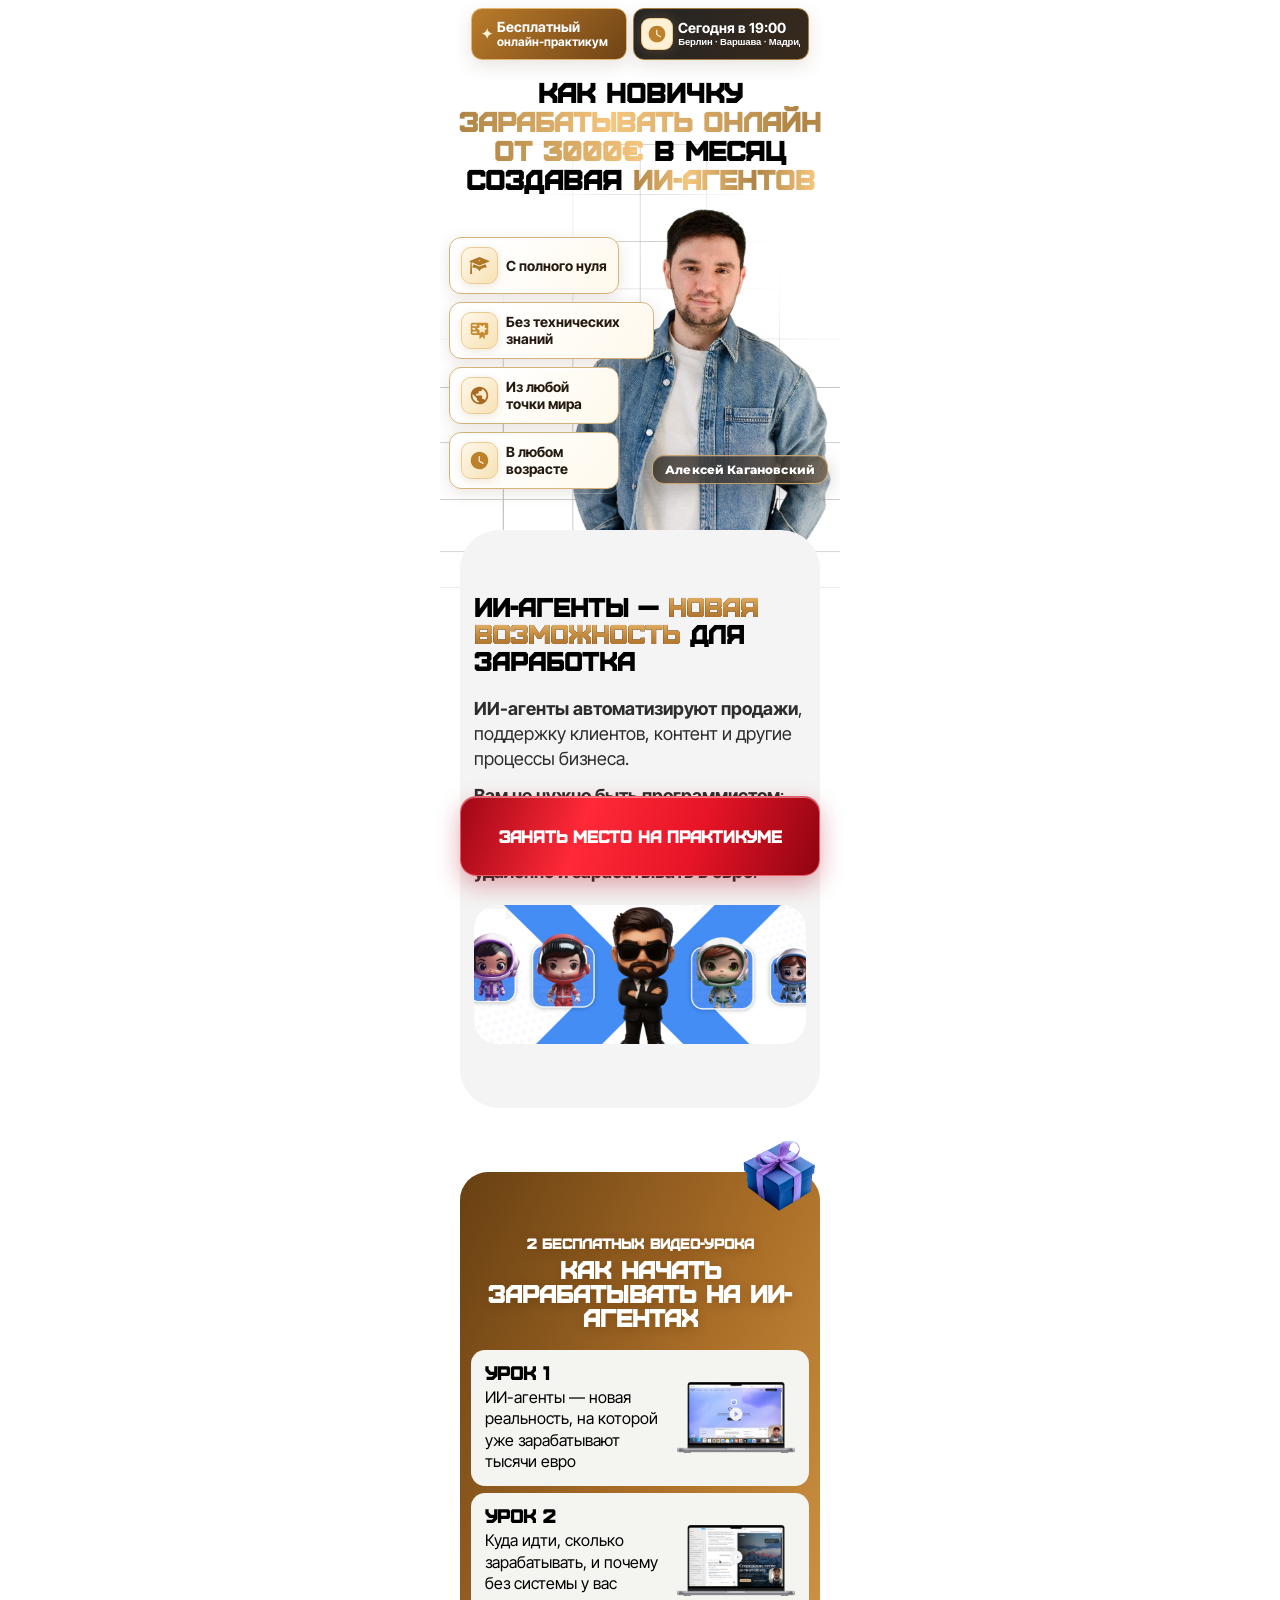
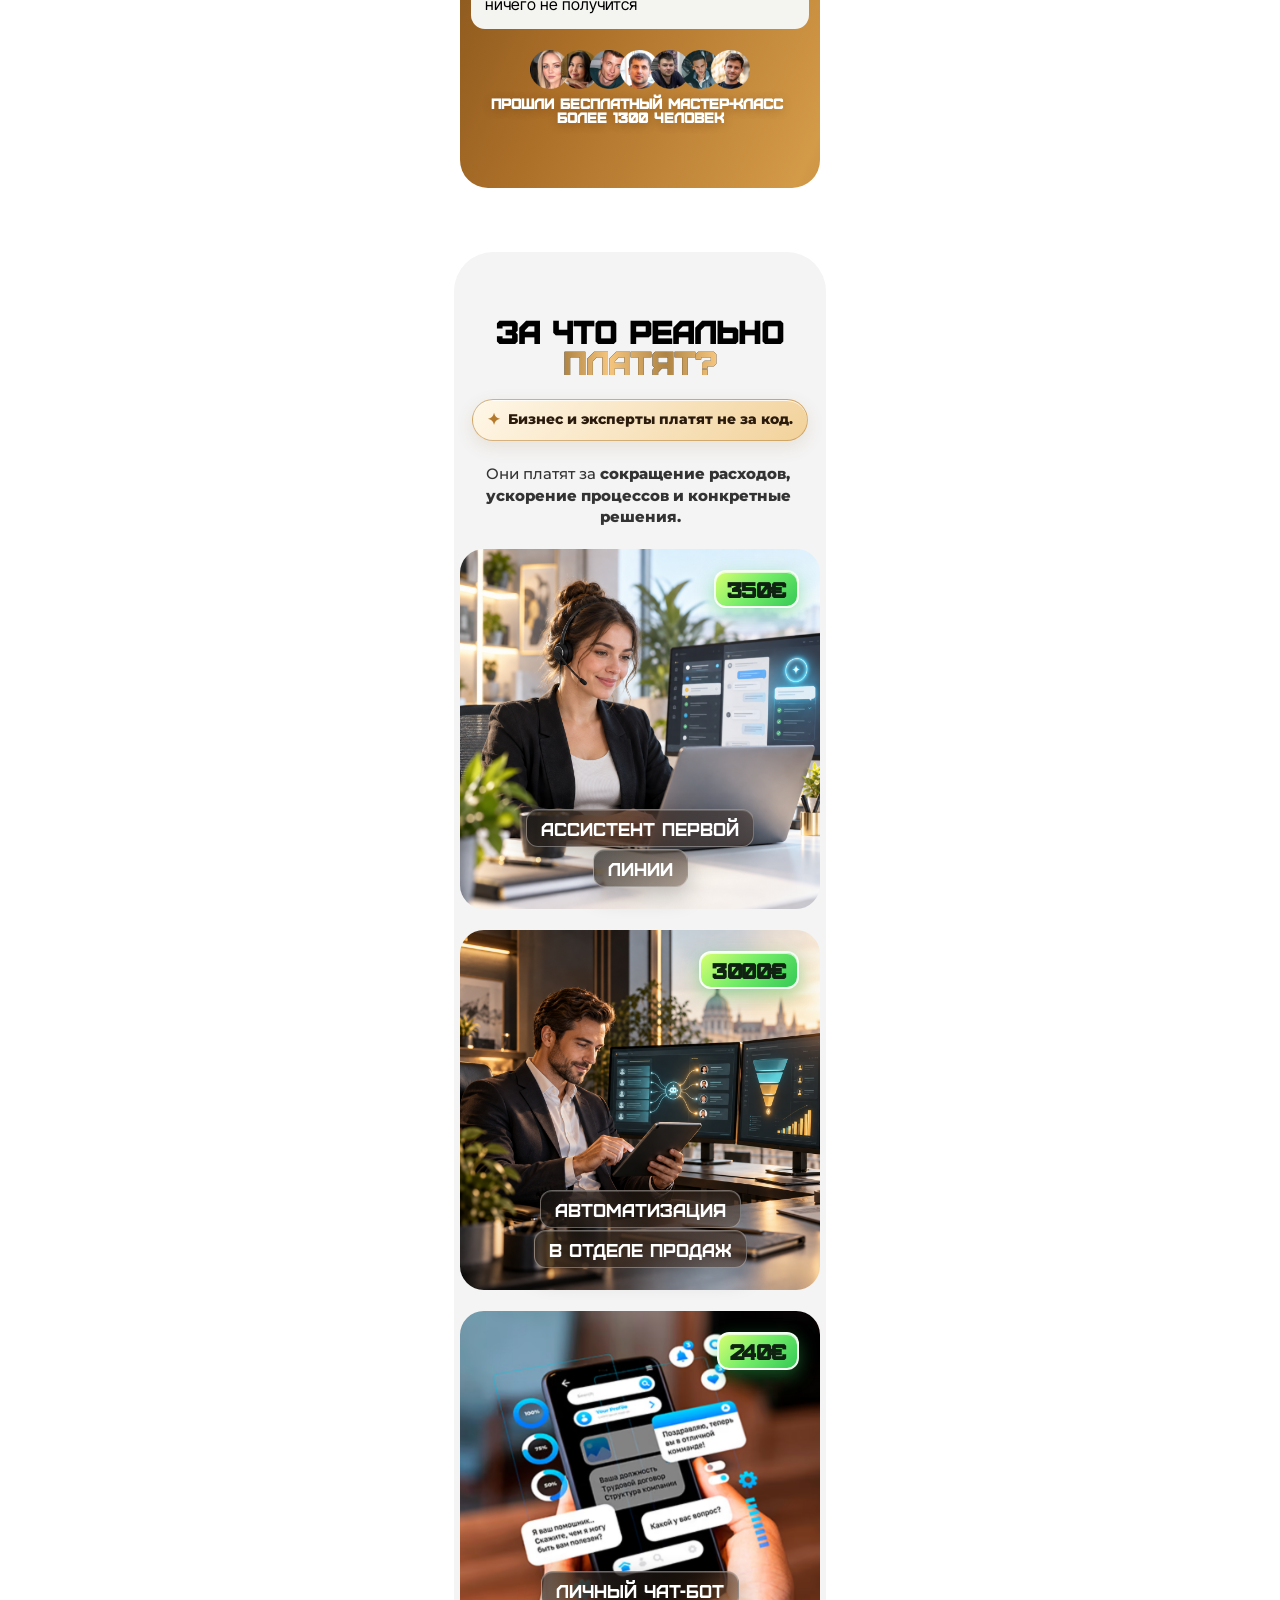
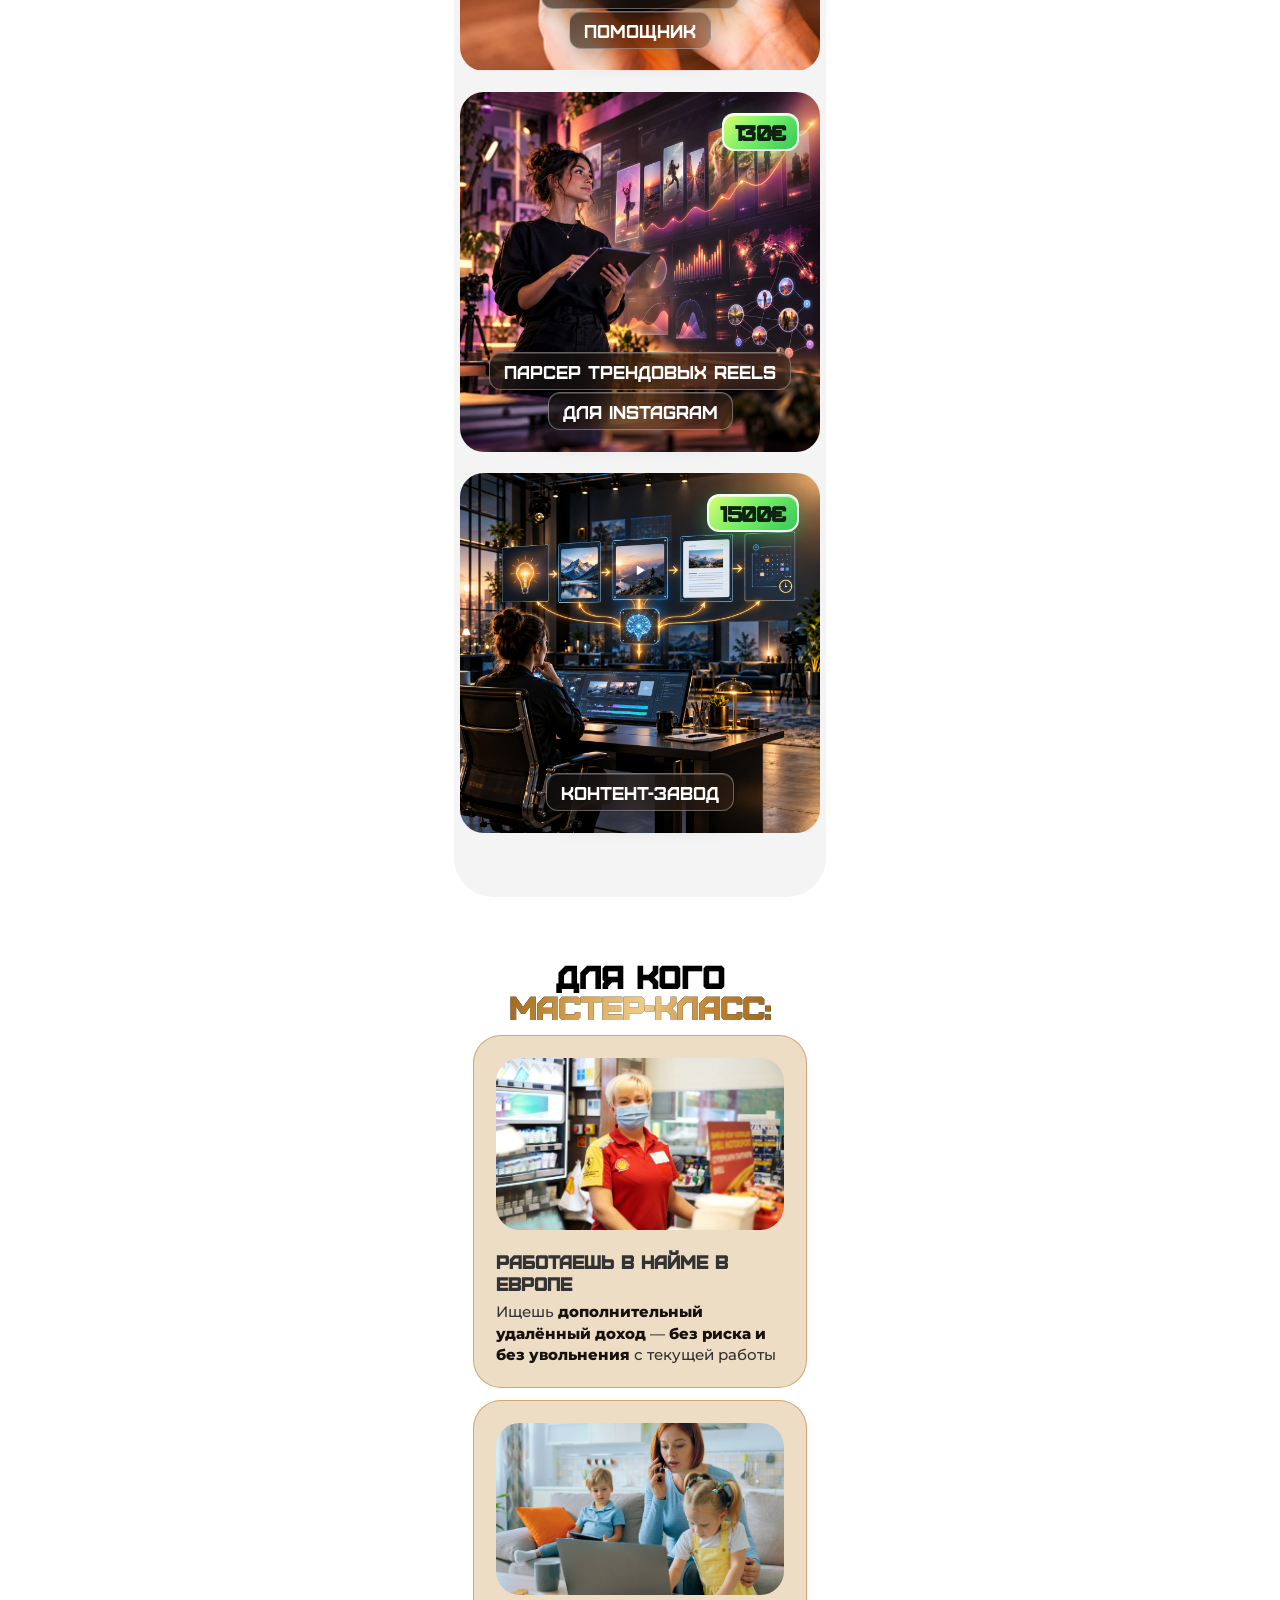
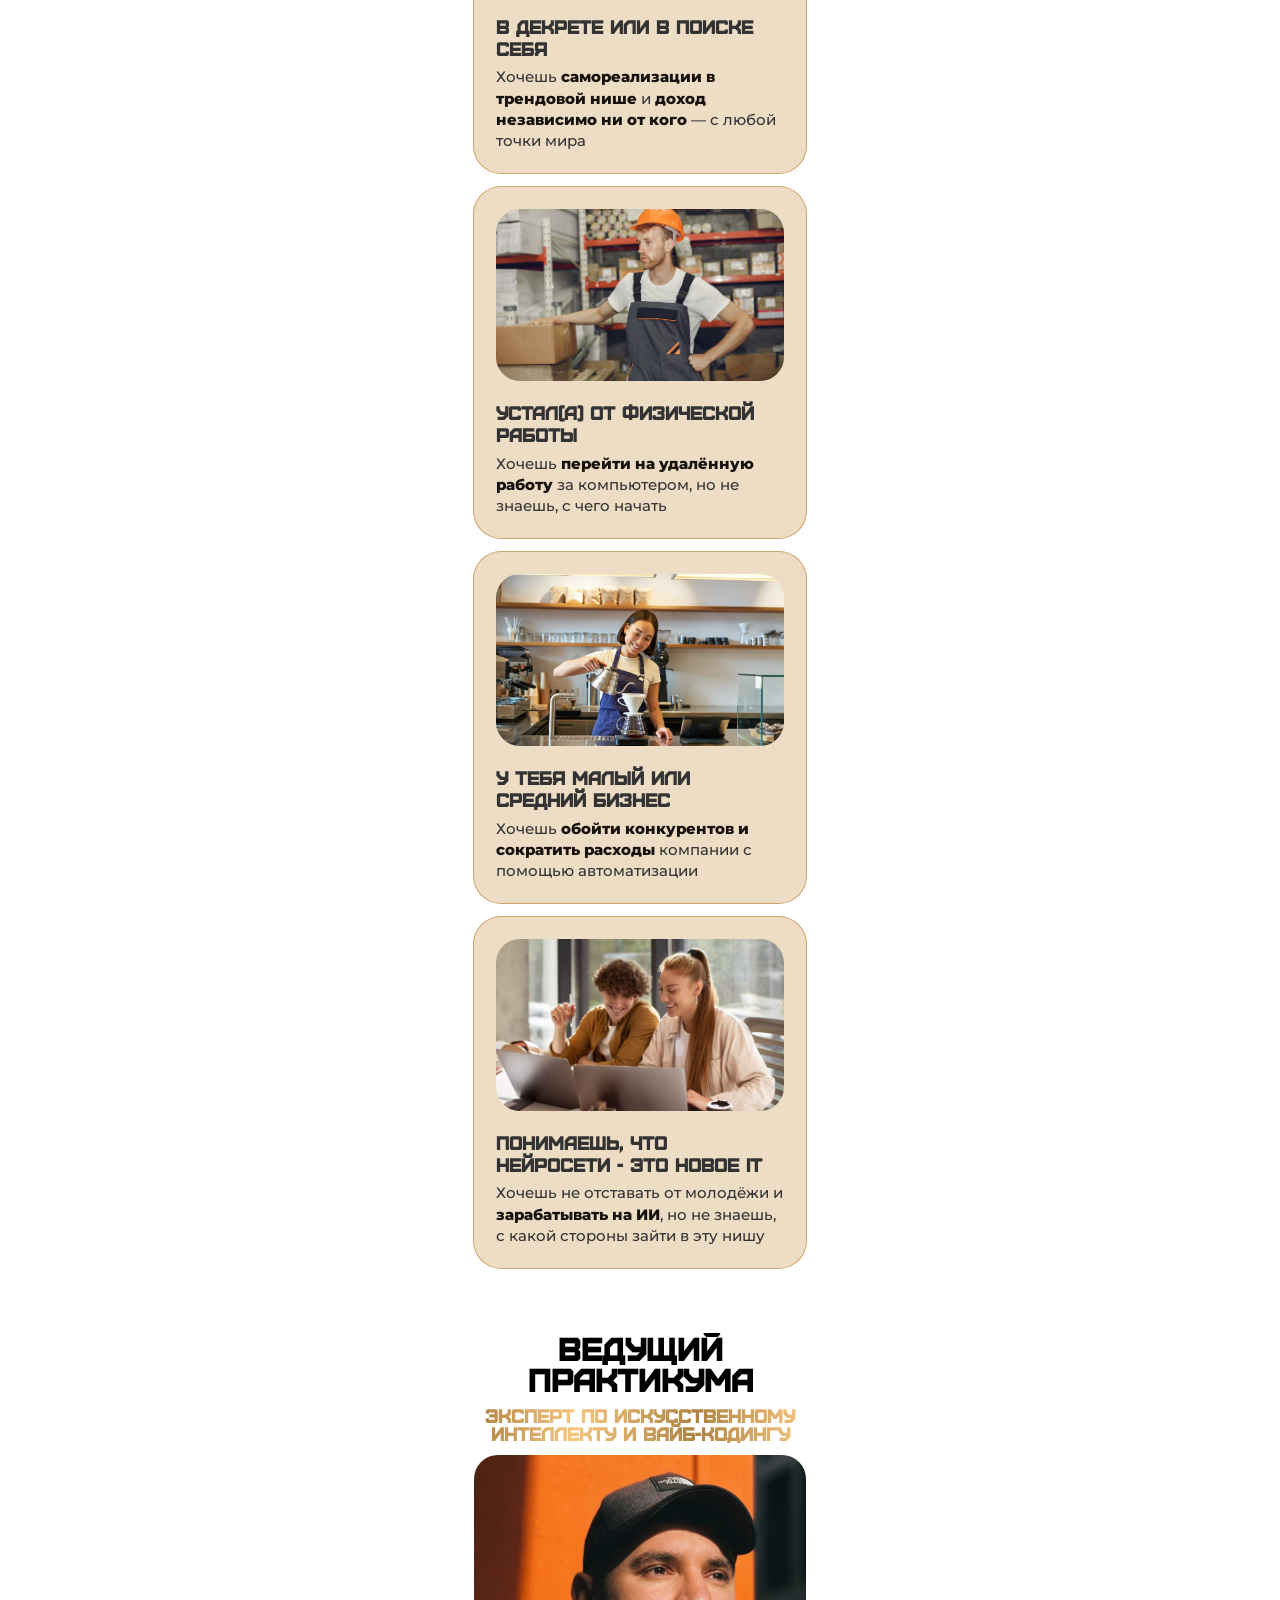
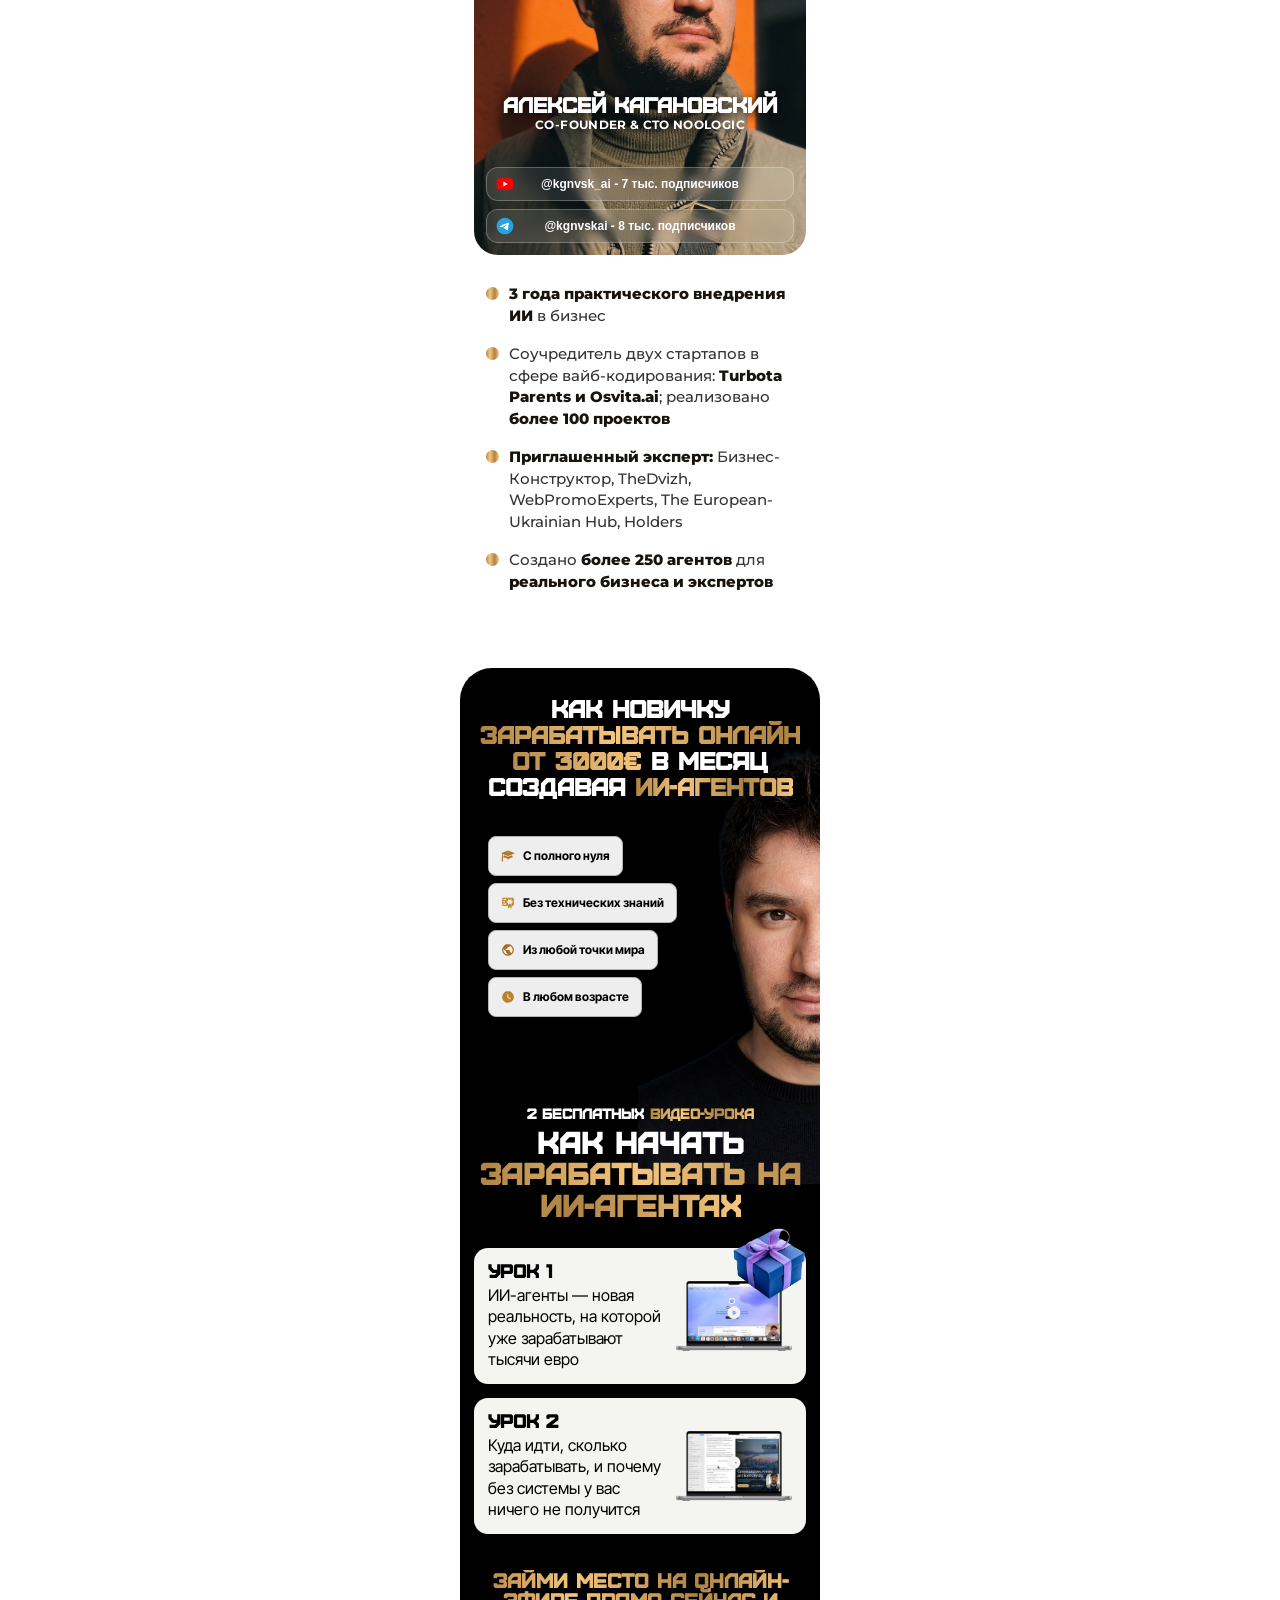
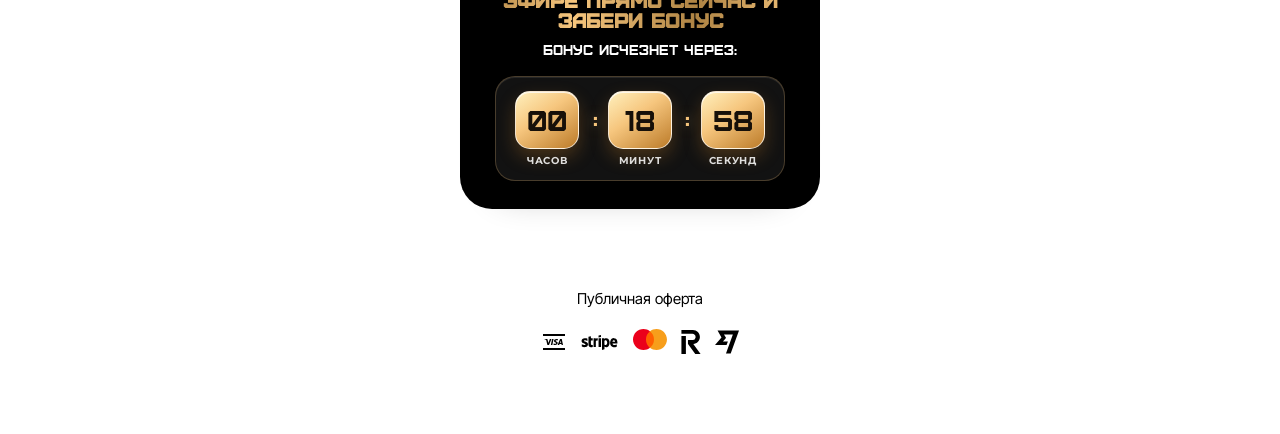
==== public/index.html @ 25e9b751 "Build AI practicum landing page" ====
<!DOCTYPE html>

<html lang="ru"><head><meta charset="utf-8"/><title>ИИ-агенты — бесплатный онлайн-практикум</title><meta content="width=device-width, initial-scale=1" name="viewport"/><link href="assets/84af104798a3bb7cbbf6.css" rel="stylesheet" type="text/css"/><link href="assets/95c69a335a58729a815a.png" media="(prefers-color-scheme: light)" rel="icon" sizes="32x32" type="image/png"/><link href="assets/95c69a335a58729a815a.png" media="(prefers-color-scheme: dark)" rel="icon" sizes="32x32" type="image/png"/><link href="assets/93791beb010942a44980.png" rel="icon" sizes="48x48" type="image/png"/><link href="assets/10b8d58172c4776a570e.png" rel="apple-touch-icon" sizes="180x180"/><link href="assets/cd2834f7ea791f01248a.png" rel="icon" sizes="192x192" type="image/png"/><link href="assets/8d1eee66d349c5e8ea7d.png" rel="icon" sizes="512x512" type="image/png"/>
<style>

.button-n {
  animation: pulseButton 4s infinite;
  transform-origin: center;
}

@keyframes pulseButton {
  0% {
    transform: scale(0.9);
    animation-timing-function: ease-in;
  }
  20% {
    transform: scale(1.1);
    animation-timing-function: ease-out;
  }
  50% {
    transform: scale(0.95);
    animation-timing-function: ease-in;
  }
  80% {
    transform: scale(1.1);
    animation-timing-function: ease-out;
  }
  100% {
    transform: scale(0.9);
    animation-timing-function: ease-in;
  }
}
</style>
<meta content="default-src 'self' data:; style-src 'self' 'unsafe-inline'; script-src 'self'; img-src 'self' data:; font-src 'self' data:; connect-src 'none'; form-action 'none'; frame-src 'none'; object-src 'none'; base-uri 'self'" http-equiv="Content-Security-Policy"/><link href="assets/fonts.css" rel="stylesheet"/><link href="assets/intl-tel-input/css/intlTelInput.min.css" rel="stylesheet"/><link href="local.css" rel="stylesheet"/></head><body class="body"><div><section class="section-n_wrapper of"><div class="section-n hero-w"><div class="container-n f rel mm" data-hide=""><div class="nav-line g-2 m event-strip"><div class="pl-nav-n live wht dark w"><span class="event-kicker">Бесплатный</span><strong class="event-title">онлайн-практикум</strong></div><div class="pl-nav-n live wht dark w"><img alt="" aria-hidden="true" class="event-clock" src="assets/234ee51ec37d97aa8532.svg"/><div class="event-copy"><strong class="event-time">Сегодня в 19:00</strong><span class="event-zones">Берлин · Варшава · Мадрид</span></div></div></div><h1 class="h1-2">Как новичку <span class="gr-primary-t">зарабатывать онлайн от 3000€</span> в месяц создавая <span class="gr-primary-t">ИИ-агентов</span><br/></h1><div class="wrp-img-n bot"><img alt="" class="img-hero-n vibe min" fetchpriority="high" loading="lazy" sizes="100vw" src="assets/7938d788b503082e4328.png" srcset="assets/1a7178f68bd61320e166.png 500w, assets/1fd198ca456e67d01573.png 800w, assets/7938d788b503082e4328.png 845w"/><div class="hero-name-badge">Алексей Кагановский</div><div class="wrapper-bullets st wrp-white-pl dd c-2"><div class="bullet-item dd n1"><img alt="" class="img-16" loading="lazy" src="assets/cd9fcc897e933d61b38f.svg"/><div class="p-14 min">С полного нуля</div></div><div class="bullet-item dd n1"><img alt="" class="img-16" loading="lazy" src="assets/19d912893018882ff131.svg"/><div class="p-14 min">Без технических знаний</div></div><div class="bullet-item dd n1"><img alt="" class="img-16" loading="lazy" src="assets/fcaa5fe91a3a1d85178d.svg"/><div class="p-14 min">Из любой точки мира</div></div><div class="bullet-item dd n1"><img alt="" class="img-16" loading="lazy" src="assets/234ee51ec37d97aa8532.svg"/><div class="p-14 min">В любом возрасте</div></div></div></div><img alt="" class="img-bg-4" loading="lazy" sizes="(max-width: 615px) 100vw, 615px" src="assets/3c57d275be7f77cd0b66.png" srcset="assets/bebaca89ae435f6a260c.png 500w, assets/3c57d275be7f77cd0b66.png 615w"/></div><div class="gap-24 c-secondary grey center top"><p class="h1-2 is-white gr-primary-t1">ИИ-АГЕНТЫ — <span class="gr-primary-t">НОВАЯ ВОЗМОЖНОСТЬ</span> ДЛЯ ЗАРАБОТКА<br/></p><p class="p-14 c"><span class="copy-part"><strong>ИИ-агенты автоматизируют продажи</strong>, поддержку клиентов, контент и другие процессы бизнеса.</span><span class="copy-part"><strong>Вам не нужно быть программистом</strong>: вы научитесь создавать ИИ-ассистентов по готовой методологии, <strong>работать удалённо и зарабатывать в евро</strong>.</span></p><img alt="" class="img-rect-max r1" loading="lazy" sizes="100vw" src="assets/126ef62ee07afb7b1128.png" srcset="assets/93acd30be7b48e4c962e.png 500w, assets/638dc3c64d8570380465.png 800w, assets/0d323d13244ac260d34e.png 1080w, assets/126ef62ee07afb7b1128.png 1142w"/><div class="gr-one center"></div></div><div class="img-wrp-for color-1 top gr-primary top-pad"><div class="gift-wrp"><img alt="" class="image-30" loading="lazy" src="assets/9456270f3736542f04c0.avif"/></div><p class="p-14 caps"><strong>2 бесплатных видео-урока</strong></p><p class="h1-2 mm"> как начать зарабатывать на ии-агентах<br/></p><div class="wht-bonus top"><div class="flex-v gap-4"><div class="p-18"><strong>Урок 1</strong></div><div class="t-14-em">ИИ-агенты — новая реальность, на которой уже зарабатывают тысячи евро</div></div><img alt="" class="img-20" loading="lazy" sizes="100vw" src="assets/0717579055bd373aa112.avif" srcset="assets/ddd4d9b53abad5d498bf.avif 500w, assets/0717579055bd373aa112.avif 608w"/></div><div class="wht-bonus"><div class="flex-v gap-4"><div class="p-18"><strong>Урок 2</strong></div><div class="t-14-em">Куда идти, сколько зарабатывать, и почему без системы у вас ничего не получится</div></div><img alt="" class="img-20" loading="lazy" sizes="100vw" src="assets/44797c5a3e4df3650efb.png" srcset="assets/4880af126a838921a2d6.png 500w, assets/44797c5a3e4df3650efb.png 608w"/></div><img alt="" class="img-icons top" loading="lazy" sizes="(max-width: 648px) 100vw, 648px" src="assets/9b81ff6a233c0c99e3fa.png" srcset="assets/e36561b3a9058e2ad586.png 500w, assets/9b81ff6a233c0c99e3fa.png 648w"/><p class="p-14 caps"><strong>Прошли бесплатный мастер-класс более 1300 человек</strong></p></div><div class="container-n wrp-l"><div class="gr-one top"></div></div></div><div class="section"><div class="content"><div class="gap-24 c-secondary grey"><p class="h1-2 is-white gr-primary-t1"><strong>ЗА ЧТО РЕАЛЬНО </strong><span class="gr-primary-t">ПЛАТЯТ?</span><br/></p><p class="p-14 c"><strong class="pay-kicker">Бизнес и эксперты платят не за код.</strong><br/><br/>Они платят за<strong> сокращение расходов, ускорение процессов и конкретные решения.</strong></p><div class="gap-12 center"><div class="flex-v"><div class="img-wrp-bef"><div class="rel-wrp wide"><img alt="" class="img-rect" loading="lazy" sizes="100vw" src="assets/first-line-assistant-v2.png"/><div class="pl-price-plus top"><div><strong>350€</strong></div></div><div class="wrp-gradient"><div class="t-16"><span>Ассистент первой</span><span>линии</span></div></div></div></div></div></div><div class="gap-12 center"><div class="flex-v"><div class="img-wrp-bef"><div class="rel-wrp wide"><img alt="" class="img-rect" loading="lazy" src="assets/sales-automation-v2.png"/><div class="wrp-gradient"><div class="t-16"><span>Автоматизация</span><span>в отделе продаж</span></div></div><div class="pl-price-plus top"><div><strong>3000€</strong></div></div></div></div></div></div><div class="gap-12 center"><div class="flex-v"><div class="img-wrp-bef"><div class="rel-wrp wide"><img alt="" class="img-rect" loading="lazy" sizes="100vw" src="assets/12eb40d35fbc35b4d7ec.avif" srcset="assets/bdf863a87a2ffb6e847a.avif 500w, assets/e5cadc0600b18acfe0fc.avif 800w, assets/12eb40d35fbc35b4d7ec.avif 986w"/><div class="wrp-gradient"><div class="t-16"><span>Личный чат-бот</span><span>помощник</span></div></div><div class="pl-price-plus top"><div><strong>240€</strong></div></div></div></div></div></div><div class="gap-12 center"><div class="flex-v"><div class="img-wrp-bef"><div class="rel-wrp wide"><img alt="" class="img-rect" loading="lazy" sizes="100vw" src="assets/reels-trend-parser-v2.png"/><div class="wrp-gradient"><div class="t-16"><span>Парсер трендовых reels</span><span>для Instagram</span></div></div><div class="pl-price-plus top"><div><strong>130€</strong></div></div></div></div></div></div><div class="gap-12 center"><div class="flex-v"><div class="img-wrp-bef"><div class="rel-wrp"><img alt="" class="img-rect" loading="lazy" sizes="100vw" src="assets/content-factory-v2.png"/><div class="wrp-gradient"><div class="t-16"><span>Контент-завод</span></div></div><div class="pl-price-plus top"><div><strong>1500€</strong></div></div></div></div></div></div></div></div></div><div class="section"><div class="content"><div class="gap-24"><p class="h1-2 is-white gr-primary-t1 audience-heading"><strong>Для кого<br/></strong><span class="gr-primary-t"><strong>мастер-класс:</strong></span><br/></p><div class="gap-12 center"><div class="flex-v"><div class="img-wrp-for color-1"><div class="rel-wrp"><img alt="" class="img-rect-max" loading="lazy" sizes="100vw" src="assets/a00052f74c52d30774f1.png" srcset="assets/df10663c6147032d3c5f.png 500w, assets/b418dce6dd1d46b64f7e.png 800w, assets/11cb540340f63ec67411.png 1080w, assets/a00052f74c52d30774f1.png 1192w"/></div><div class="p-18"><strong>Работаешь в найме в Европе</strong></div><div class="t-14-em">Ищешь <strong>дополнительный удалённый доход</strong> — <strong>без риска и без увольнения</strong> с текущей работы</div></div></div></div><div class="gap-12 center"><div class="flex-v"><div class="img-wrp-for color-1"><div class="rel-wrp"><img alt="" class="img-rect-max" loading="lazy" sizes="100vw" src="assets/135808823b1edf17a370.avif" srcset="assets/dc7cb679b875cd810d26.avif 500w, assets/2c958476e14f4578c8b1.avif 800w, assets/683e409fc959f7323ac8.avif 1080w, assets/135808823b1edf17a370.avif 1266w"/></div><div class="p-18"><strong>В декрете или в поиске себя</strong></div><div class="t-14-em">Хочешь <strong>самореализации в трендовой нише</strong> и <strong>доход независимо ни от кого</strong> — с любой точки мира</div></div></div></div><div class="gap-12 center"><div class="flex-v"><div class="img-wrp-for color-1"><div class="rel-wrp"><img alt="" class="img-rect-max" loading="lazy" sizes="100vw" src="assets/9d1353a23780f29cccfd.png" srcset="assets/0aed4c90da4a38d57036.png 500w, assets/952f5368377b5fc99f47.png 800w, assets/88eeef398f1ec6e9087c.png 1080w, assets/9d1353a23780f29cccfd.png 1262w"/></div><div class="p-18"><strong>Устал(а) от физической работы</strong></div><div class="t-14-em">Хочешь <strong>перейти на удалённую работу</strong> за компьютером, но не знаешь, с чего начать</div></div></div></div><div class="gap-12 center"><div class="flex-v"><div class="img-wrp-for color-1"><div class="rel-wrp"><img alt="" class="img-rect-max" loading="lazy" sizes="100vw" src="assets/f95efcbf443312fc4372.jpg" srcset="assets/534ebf2052ba603b3559.jpg 500w, assets/9ef3790c72c5298a9e2e.jpg 800w, assets/f95efcbf443312fc4372.jpg 909w"/></div><div class="p-18"><strong>У тебя малый или средний бизнес</strong></div><div class="t-14-em">Хочешь <strong>обойти конкурентов и сократить расходы</strong> компании с помощью автоматизации</div></div></div></div><div class="gap-12 center"><div class="flex-v"><div class="img-wrp-for color-1"><div class="rel-wrp"><img alt="" class="img-rect-max" loading="lazy" sizes="100vw" src="assets/6de33ebc534a8115ad6b.avif" srcset="assets/fbd700121f8544f97f1f.avif 500w, assets/8ded58ebaf5b85d245f5.avif 800w, assets/e7fd7af85b926fb0c6bc.avif 1080w, assets/6de33ebc534a8115ad6b.avif 1290w"/></div><div class="p-18"><strong>Понимаешь, что нейросети - это новое IT</strong></div><div class="t-14-em">Хочешь не отставать от молодёжи и <strong>зарабатывать на ИИ</strong>, но не знаешь, с какой стороны зайти в эту нишу</div></div></div></div></div></div></div><div class="section-n rel z1"><div class="container-n n-gap"><div class="wrapper-cards-about-n"><div class="img-wrp-full"><div class="marge-top"><p class="h1-2 is-white gr-primary-t1">Ведущий практикума<br/></p><p class="p-18 gr-primary-t">Эксперт по искусственному<br/>интеллекту и вайб-кодингу<br/></p></div><div class="wrp-image-prof"><img alt="" class="img-16-9" loading="lazy" sizes="100vw" src="assets/1682402bd68852647721.png" srcset="assets/265b4837c2eb3b82e060.png 500w, assets/f408b04c7a12b198b1f0.png 800w, assets/1682402bd68852647721.png 896w"/><div class="rect-wrp-ben live gr-primary dark"><h2 class="h1-2 min">Алексей Кагановский</h2><p class="p-18">Co-founder &amp; CTO NooLogic<br/></p></div><div class="abs-prof-info"><div class="line-info"><div class="link-info"><img alt="" class="img-sn-1" loading="lazy" src="assets/a38843773a68205b736f.svg"/><div>@kgnvsk_ai - 7 тыс. подписчиков</div></div><div class="link-info"><img alt="" class="img-sn-1" loading="lazy" src="assets/9abc18390e5c79b68a5b.svg"/><div>@kgnvskai - 8 тыс. подписчиков</div></div></div></div></div><div class="ben-pl st"></div><div class="list-wrp-2 wrp-ben-1"><div class="list-item-2"><div class="bullet-item"><div class="bullet-ico greem gr-primary min"></div><div class="p-14 reg"><strong>3 года практического внедрения ИИ</strong> в бизнес</div></div></div><div class="list-item-2"><div class="bullet-item"><div class="bullet-ico greem gr-primary min"></div><div class="p-14 reg">Соучредитель двух стартапов в сфере вайб-кодирования: <strong>Turbota Parents и Osvita.ai</strong>; реализовано <strong>более 100 проектов</strong></div></div></div><div class="list-item-2"><div class="bullet-item"><div class="bullet-ico greem gr-primary min"></div><div class="p-14 reg"><strong>Приглашенный эксперт:</strong> Бизнес-Конструктор, TheDvizh, WebPromoExperts, The European-Ukrainian Hub, Holders</div></div></div><div class="list-item-2"><div class="bullet-item"><div class="bullet-ico greem gr-primary min"></div><div class="p-14 reg">Создано <strong>более 250 агентов</strong> для <strong>реального бизнеса и экспертов</strong></div></div></div></div></div></div></div></div><div class="section-n no-pad cener hide"><div class="container-n f rel" data-hide=""><div class="swiper"><div class="swiper-wrapper"><div class="swiper-slide"><div class="swiper-content"><div class="profile-h"><img alt="" class="img-rect-circle" loading="lazy" src="assets/476ac1a7b6d328b68ac7.png"/><div class="t-14-em">Ирина, 2 месяца в ИИ-агентах<br/> мама, работает на полставки в Lidl (Германия)</div></div><div class="p-18"><strong>Доход от 1300€ в месяц дополнительно</strong></div><img alt="" class="img-rect-auto" loading="lazy" sizes="100vw" src="assets/e9412288be895ae73c8e.png" srcset="assets/baf958ba85aa257d128b.png 500w, assets/e9412288be895ae73c8e.png 750w"/></div></div><div class="swiper-slide"><div class="swiper-content"><div class="profile-h"><img alt="" class="img-rect-circle" loading="lazy" src="assets/476ac1a7b6d328b68ac7.png"/><div class="t-14-em">Макс, 36 лет, 3 месяца в ИИ-агентах Черногория</div></div><div class="p-18"><strong>Доход 2500€ в месяц</strong></div><img alt="" class="img-rect-auto" loading="lazy" sizes="100vw" src="assets/136f5ab3aa47b78bf192.avif" srcset="assets/7382384163c9bb129d82.avif 500w, assets/136f5ab3aa47b78bf192.avif 750w"/></div></div><div class="swiper-slide"><div class="swiper-content"><div class="profile-h"><img alt="" class="img-rect-circle" loading="lazy" src="assets/476ac1a7b6d328b68ac7.png"/><div class="t-14-em">Марина, ученица потока Чернигов, Украина</div></div><div class="p-18"><strong>Доход от 1300€ в месяц дополнительно</strong></div><img alt="" class="img-rect-auto" loading="lazy" sizes="100vw" src="assets/4b3f5bd954bc5a5f0347.avif" srcset="assets/64a3968c8d33cee5f410.avif 500w, assets/4b3f5bd954bc5a5f0347.avif 750w"/></div></div><div class="swiper-slide"><div class="swiper-content"><div class="profile-h"><img alt="" class="img-rect-circle" loading="lazy" src="assets/476ac1a7b6d328b68ac7.png"/><div class="t-14-em">Андрей, 28 лет<br/> Краков, Польша</div></div><div class="p-18"><strong>Доход от 1300€ в месяц дополнительно</strong></div><img alt="" class="img-rect-auto" loading="lazy" sizes="100vw" src="assets/457a13c221e5b8e12f7e.avif" srcset="assets/20b46afc448058f4a562.avif 500w, assets/457a13c221e5b8e12f7e.avif 750w"/></div></div><div class="swiper-slide"><div class="swiper-content"><div class="profile-h"><img alt="" class="img-rect-circle" loading="lazy" src="assets/476ac1a7b6d328b68ac7.png"/><div class="t-14-em">Мария, 42 года Румыния, бухгалтер</div></div><div class="p-18"><strong>Доход от 1300€ в месяц дополнительно</strong></div><img alt="" class="img-rect-auto" loading="lazy" sizes="100vw" src="assets/28d3e2c013ca9f96d7a8.avif" srcset="assets/127856f948795a80796e.avif 500w, assets/28d3e2c013ca9f96d7a8.avif 750w"/></div></div></div></div></div><div class="gr-one bot top"></div></div><div class="section-n no-pad cener dark"><div class="container-n f rel" data-hide=""><h1 class="h1-2 is-white z1">Как новичку <span class="gr-primary-t">зарабатывать онлайн от 3000€</span> в месяц создавая <span class="gr-primary-t">ИИ-агентов</span><br/></h1><div class="wrapper-bullets new"><div class="bullet-item dd n1 left"><img alt="" class="img-16" loading="lazy" src="assets/cd9fcc897e933d61b38f.svg"/><div class="p-14 min">С полного нуля</div></div><div class="bullet-item dd n1 left"><img alt="" class="img-16" loading="lazy" src="assets/19d912893018882ff131.svg"/><div class="p-14 min">Без технических знаний</div></div><div class="bullet-item dd n1 left"><img alt="" class="img-16" loading="lazy" src="assets/fcaa5fe91a3a1d85178d.svg"/><div class="p-14 min">Из любой точки мира</div></div><div class="bullet-item dd n1 left"><img alt="" class="img-16" loading="lazy" src="assets/234ee51ec37d97aa8532.svg"/><div class="p-14 min">В любом возрасте</div></div><img alt="" class="img-20-abs-right" loading="lazy" sizes="100vw" src="assets/dc3e89dea325661d88a2.png" srcset="assets/d38de0424adcc2ec71c2.png 500w, assets/dc3e89dea325661d88a2.png 684w"/></div><div class="wrp-img-n pad"><div class="gift-wrp"><img alt="" class="image-30 left" loading="lazy" src="assets/9456270f3736542f04c0.avif"/></div><p class="p-14 caps"><strong>2 бесплатных </strong><span class="gr-primary-t"><strong>видео-урока</strong></span></p><p class="h1-2 mm wht"> как начать <span class="gr-primary-t">зарабатывать на ии-агентах</span><br/></p><div class="wht-bonus top"><div class="flex-v gap-4"><div class="p-18"><strong>Урок 1</strong></div><div class="t-14-em">ИИ-агенты — новая реальность, на которой уже зарабатывают тысячи евро</div></div><img alt="" class="img-20" loading="lazy" sizes="100vw" src="assets/0717579055bd373aa112.avif" srcset="assets/ddd4d9b53abad5d498bf.avif 500w, assets/0717579055bd373aa112.avif 608w"/></div><div class="wht-bonus"><div class="flex-v gap-4"><div class="p-18"><strong>Урок 2</strong></div><div class="t-14-em">Куда идти, сколько зарабатывать, и почему без системы у вас ничего не получится</div></div><img alt="" class="img-20" loading="lazy" sizes="100vw" src="assets/44797c5a3e4df3650efb.png" srcset="assets/4880af126a838921a2d6.png 500w, assets/44797c5a3e4df3650efb.png 608w"/></div></div><div class="gr-one top top1"></div><img alt="" class="img-bg-4" loading="lazy" sizes="(max-width: 615px) 100vw, 615px" src="assets/3c57d275be7f77cd0b66.png" srcset="assets/bebaca89ae435f6a260c.png 500w, assets/3c57d275be7f77cd0b66.png 615w"/></div><div class="pl--trans reg bot" id="form"><div class="wrp-t-pl-n gap" data-hide=""><p class="t-20px gr-primary-t">Займи место на онлайн-эфире прямо сейчас и забери бонус<br/></p><div class="p-14">бонус исчезнет через:</div><div class="timer-wrp"><div class="t-center is-dark"><div class="block-t gr-primary dark"><div id="hours">00</div></div><div class="is-wht">часов</div></div><div class="t-center is-dark"><div class="block-t gr-primary dark"><div id="minutes">00</div></div><div class="is-wht">минут</div></div><div class="t-center is-dark"><div class="block-t gr-primary dark"><div id="seconds">00</div></div><div class="is-wht">секунд</div></div></div></div></div><div class="gr-one bot top"></div></div><section class="section-1 footer dark" data-hide=""><div class="linefooter desktop"><img alt="" class="image-20" loading="lazy" sizes="100vw" src="assets/20dcbd5ac3c2182c1a14.avif" srcset="assets/76406b01f64c2ffc8756.avif 500w, assets/7d5a9f188e2b99715b30.avif 800w, assets/15ce024003e104c251f1.avif 1080w, assets/20dcbd5ac3c2182c1a14.avif 2560w"/></div><div class="footer-n n wht bot"><a class="link down dark" href="./policy-coding.html">Публичная оферта</a><div class="wrp-icons"><img alt="" class="svg-ico rev" loading="lazy" src="assets/88e02341db2e1401a8f4.svg"/><img alt="" class="svg-ico rev" loading="lazy" src="assets/3163c86f2678d40c2d34.svg"/><img alt="" class="svg-ico" loading="lazy" src="assets/d0f0d5ea993a60c27865.svg"/><img alt="" class="svg-ico rev" loading="lazy" src="assets/6afc184cd0b588f2fb65.svg"/><img alt="" class="svg-ico rev" loading="lazy" src="assets/f307608e9337c8b0d1cb.svg"/></div></div></section></section><div class="wrp-button-sticky" id="buttonTrigger"><a class="button-n min wht w-inline-block" href="#" id="openForm"><div><strong>ЗАНЯТЬ МЕСТО НА ПРАКТИКУМЕ</strong></div></a></div><div aria-label="Запись на практикум" aria-modal="true" class="pop-up-wrp-min" role="dialog"><div class="form-min wht min-form w-form"><form action="#" class="gap-4 center rel" data-name="smartsender" id="email-form" method="post" name="email-form"><img alt="" class="img-w-form-top" loading="lazy" sizes="100vw" src="assets/949e96b9bde0c18e13b9.avif" srcset="assets/0337d893acaf3d2d9b6d.avif 500w, assets/949e96b9bde0c18e13b9.avif 780w"/><p class="local-note">Локальная демоверсия: заявка сохраняется только в этом браузере. Регистрация на эфир и переход в чат-бот не выполняются.</p><div class="p-14 marge">Запись на бесплатный практикум</div><input aria-label="Номер телефону" autocomplete="tel" class="input low w-input" data-name="phone" id="phone" inputmode="tel" maxlength="25" name="phone" placeholder="Номер телефону" required="" type="tel"/><input class="button-n wide mm w-button" data-wait="Please wait..." type="submit" value="занять место на практикуме"/><img alt="" aria-label="Закрыть" class="close-img" loading="lazy" role="button" src="assets/1ce06291309a53524e07.svg" tabindex="0"/><p class="local-note" id="local-status" role="status"></p></form><div class="w-form-done"><div>Thank you! Your submission has been received!</div></div><div class="w-form-fail"><div>Oops! Something went wrong while submitting the form.</div></div></div></div></div><div class="w-embed"><style>
:root {
  /* --- Золотой градиент (Primary) --- */
  --primary-gr-start: #AE8343;
  --primary-gr-mid: #F6C67E;

  --primary-gradient: linear-gradient(
    90deg,
    var(--primary-gr-start) 0%,
    var(--primary-gr-mid) 30%,
    var(--primary-gr-start) 67%,
    var(--primary-gr-mid) 100%
  );

  /* --- Серебряный градиент (Primary 1) --- */
  --primary-gr-start1: #000;
  --primary-gr-mid1: #000;

  --primary-gradient1: linear-gradient(
    341deg,
    var(--primary-gr-start1) 0%,
    var(--primary-gr-mid1) 100%
  );
}

/* =========================================
   ГРАДИЕНТЫ ДЛЯ ТЕКСТА
   ========================================= */

/* Золотой текст */
.gr-primary-t {
  background-image: var(--primary-gradient);
  -webkit-background-clip: text;
  background-clip: text;
  -webkit-text-fill-color: transparent;
  color: transparent;
  font-weight: 600;
  letter-spacing: 0em;
}

/* Серебряный текст */
.gr-primary-t1 {
  background-image: var(--primary-gradient1);
  -webkit-background-clip: text;
  background-clip: text;
  -webkit-text-fill-color: transparent;
  color: transparent;
  font-weight: 600;
  letter-spacing: 0em;
}

/* =========================================
   ГРАДИЕНТЫ ДЛЯ ФОНА (DIV)
   ========================================= */

/* Золотой фон */
.gr-primary {
  background-image: var(--primary-gradient);
}

/* Серебряный фон */
.gr-primary1 {
  background-image: var(--primary-gradient1);
}

/* =========================================
   ДЕКОРАТИВНЫЕ СВЕЧЕНИЯ (Glow effects)
   ========================================= */

body {
  overflow-x: hidden;
}

.gr-one {
  z-index: -1;
  background-color: transparent;
  pointer-events: none;
  opacity: 30%;

  /* Десктопное свечение */
  box-shadow:
    0 0 25vw 18.75vw var(--primary-gr-mid),
    6.25vw -6.25vw 25vw 21.88vw var(--primary-gr-start);
  filter: blur(6.25vw);
}

/* Мобильная версия для свечения */
@media (max-width: 768px) {
  .gr-one {
    box-shadow:
      0 0 83.32vw 62.52vw var(--primary-gr-mid),
      20.84vw -20.84vw 83.32vw 72.92vw var(--primary-gr-start);

    filter: blur(20.84vw);
    will-change: transform, filter;
    transform: translateZ(0);
  }
}
</style></div><div class="w-embed w-script"><style>
#buttonTrigger.is-hidden {
  opacity: 0;
  visibility: hidden;
}
.is-hidden {
  opacity: 0 !important;
  visibility: hidden !important;
}
</style>
</div><div class="w-embed w-script"></div><div class="w-embed w-script">
<link href="assets/39bc4941d9618aab05b4.css" rel="stylesheet"/>
</div><div class="w-embed w-script">
</div>
<style>
   .iti__country-list{
    color: black;
  }</style>

<style>
  .iti {
    display: block;
    width: 100%;
    margin-bottom: 10px;
  }
  .iti__selected-flag {
	color: black;
}
</style>
<script src="assets/13cf11a4182d0bc51f09.js"></script><script src="assets/intl-tel-input/js/intlTelInputWithUtils.min.js"></script><script src="local.js"></script></body></html>
---- public/assets/84af104798a3bb7cbbf6.css ----
html {
  -webkit-text-size-adjust: 100%;
  -ms-text-size-adjust: 100%;
  font-family: sans-serif;
}

body {
  margin: 0;
}

article, aside, details, figcaption, figure, footer, header, hgroup, main, menu, nav, section, summary {
  display: block;
}

audio, canvas, progress, video {
  vertical-align: baseline;
  display: inline-block;
}

audio:not([controls]) {
  height: 0;
  display: none;
}

[hidden], template {
  display: none;
}

a {
  background-color: #0000;
}

a:active, a:hover {
  outline: 0;
}

abbr[title] {
  border-bottom: 1px dotted;
}

b, strong {
  font-weight: bold;
}

dfn {
  font-style: italic;
}

h1 {
  margin: .67em 0;
  font-size: 2em;
}

mark {
  color: #000;
  background: #ff0;
}

small {
  font-size: 80%;
}

sub, sup {
  vertical-align: baseline;
  font-size: 75%;
  line-height: 0;
  position: relative;
}

sup {
  top: -.5em;
}

sub {
  bottom: -.25em;
}

img {
  border: 0;
}

svg:not(:root) {
  overflow: hidden;
}

hr {
  box-sizing: content-box;
  height: 0;
}

pre {
  overflow: auto;
}

code, kbd, pre, samp {
  font-family: monospace;
  font-size: 1em;
}

button, input, optgroup, select, textarea {
  color: inherit;
  font: inherit;
  margin: 0;
}

button {
  overflow: visible;
}

button, select {
  text-transform: none;
}

button, html input[type="button"], input[type="reset"] {
  -webkit-appearance: button;
  cursor: pointer;
}

button[disabled], html input[disabled] {
  cursor: default;
}

button::-moz-focus-inner, input::-moz-focus-inner {
  border: 0;
  padding: 0;
}

input {
  line-height: normal;
}

input[type="checkbox"], input[type="radio"] {
  box-sizing: border-box;
  padding: 0;
}

input[type="number"]::-webkit-inner-spin-button, input[type="number"]::-webkit-outer-spin-button {
  height: auto;
}

input[type="search"] {
  -webkit-appearance: none;
}

input[type="search"]::-webkit-search-cancel-button, input[type="search"]::-webkit-search-decoration {
  -webkit-appearance: none;
}

legend {
  border: 0;
  padding: 0;
}

textarea {
  overflow: auto;
}

optgroup {
  font-weight: bold;
}

table {
  border-collapse: collapse;
  border-spacing: 0;
}

td, th {
  padding: 0;
}

@font-face {
  font-family: webflow-icons;
  src: url("[data-uri]") format("truetype");
  font-weight: normal;
  font-style: normal;
}

[class^="w-icon-"], [class*=" w-icon-"] {
  speak: none;
  font-variant: normal;
  text-transform: none;
  -webkit-font-smoothing: antialiased;
  -moz-osx-font-smoothing: grayscale;
  font-style: normal;
  font-weight: normal;
  line-height: 1;
  font-family: webflow-icons !important;
}

.w-icon-slider-right:before {
  content: "";
}

.w-icon-slider-left:before {
  content: "";
}

.w-icon-nav-menu:before {
  content: "";
}

.w-icon-arrow-down:before, .w-icon-dropdown-toggle:before {
  content: "";
}

.w-icon-file-upload-remove:before {
  content: "";
}

.w-icon-file-upload-icon:before {
  content: "";
}

* {
  box-sizing: border-box;
}

html {
  height: 100%;
}

body {
  color: #333;
  background-color: #fff;
  min-height: 100%;
  margin: 0;
  font-family: Arial, sans-serif;
  font-size: 14px;
  line-height: 20px;
}

img {
  vertical-align: middle;
  max-width: 100%;
  display: inline-block;
}

html.w-mod-touch * {
  background-attachment: scroll !important;
}

.w-block {
  display: block;
}

.w-inline-block {
  max-width: 100%;
  display: inline-block;
}

.w-clearfix:before, .w-clearfix:after {
  content: " ";
  grid-area: 1 / 1 / 2 / 2;
  display: table;
}

.w-clearfix:after {
  clear: both;
}

.w-hidden {
  display: none;
}

.w-button {
  color: #fff;
  line-height: inherit;
  cursor: pointer;
  background-color: #3898ec;
  border: 0;
  border-radius: 0;
  padding: 9px 15px;
  text-decoration: none;
  display: inline-block;
}

input.w-button {
  -webkit-appearance: button;
}

:where(button.w-popover-trigger) {
  color: inherit;
  cursor: pointer;
  font: inherit;
  line-height: inherit;
  text-align: inherit;
  -webkit-text-decoration: inherit;
  text-decoration: inherit;
  background-color: #0000;
  border: 0;
  margin: 0;
  padding: 0;
}

.w-popover {
  position-anchor: none;
}

.w-popover[popover]:not(:popover-open) {
  display: none;
}

html[data-w-dynpage] [data-w-cloak] {
  color: #0000 !important;
}

.w-code-block {
  margin: unset;
}

pre.w-code-block code {
  all: inherit;
}

pre.w-code-block code > span {
  display: block !important;
}

.w-optimization {
  display: contents;
}

.w-webflow-badge, .w-webflow-badge > img {
  box-sizing: unset;
  width: unset;
  height: unset;
  max-height: unset;
  max-width: unset;
  min-height: unset;
  min-width: unset;
  margin: unset;
  padding: unset;
  float: unset;
  clear: unset;
  border: unset;
  border-radius: unset;
  background: unset;
  background-image: unset;
  background-position: unset;
  background-size: unset;
  background-repeat: unset;
  background-origin: unset;
  background-clip: unset;
  background-attachment: unset;
  background-color: unset;
  box-shadow: unset;
  transform: unset;
  direction: unset;
  font-family: unset;
  font-weight: unset;
  color: unset;
  font-size: unset;
  line-height: unset;
  font-style: unset;
  font-variant: unset;
  text-align: unset;
  letter-spacing: unset;
  -webkit-text-decoration: unset;
  text-decoration: unset;
  text-indent: unset;
  text-transform: unset;
  list-style-type: unset;
  text-shadow: unset;
  vertical-align: unset;
  cursor: unset;
  white-space: unset;
  word-break: unset;
  word-spacing: unset;
  word-wrap: unset;
  transition: unset;
}

.w-webflow-badge {
  white-space: nowrap;
  cursor: pointer;
  box-shadow: 0 0 0 1px #0000001a, 0 1px 3px #0000001a;
  visibility: visible !important;
  opacity: 1 !important;
  z-index: 2147483647 !important;
  color: #aaadb0 !important;
  width: auto !important;
  height: auto !important;
  overflow: unset !important;
  background-color: #fff !important;
  border-radius: 3px !important;
  margin: 0 !important;
  padding: 6px !important;
  font-size: 12px !important;
  line-height: 14px !important;
  text-decoration: none !important;
  display: inline-block !important;
  position: fixed !important;
  inset: auto 12px 12px auto !important;
  transform: none !important;
}

.w-webflow-badge > img {
  position: unset;
  visibility: unset !important;
  opacity: 1 !important;
  vertical-align: middle !important;
  display: inline-block !important;
}

h1, h2, h3, h4, h5, h6 {
  margin-bottom: 10px;
  font-weight: bold;
}

h1 {
  margin-top: 20px;
  font-size: 38px;
  line-height: 44px;
}

h2 {
  margin-top: 20px;
  font-size: 32px;
  line-height: 36px;
}

h3 {
  margin-top: 20px;
  font-size: 24px;
  line-height: 30px;
}

h4 {
  margin-top: 10px;
  font-size: 18px;
  line-height: 24px;
}

h5 {
  margin-top: 10px;
  font-size: 14px;
  line-height: 20px;
}

h6 {
  margin-top: 10px;
  font-size: 12px;
  line-height: 18px;
}

p {
  margin-top: 0;
  margin-bottom: 10px;
}

blockquote {
  border-left: 5px solid #e2e2e2;
  margin: 0 0 10px;
  padding: 10px 20px;
  font-size: 18px;
  line-height: 22px;
}

figure {
  margin: 0 0 10px;
}

figcaption {
  text-align: center;
  margin-top: 5px;
}

ul, ol {
  margin-top: 0;
  margin-bottom: 10px;
  padding-left: 40px;
}

.w-list-unstyled {
  padding-left: 0;
  list-style: none;
}

.w-embed:before, .w-embed:after {
  content: " ";
  grid-area: 1 / 1 / 2 / 2;
  display: table;
}

.w-embed:after {
  clear: both;
}

.w-video {
  width: 100%;
  padding: 0;
  position: relative;
}

.w-video iframe, .w-video object, .w-video embed {
  border: none;
  width: 100%;
  height: 100%;
  position: absolute;
  top: 0;
  left: 0;
}

fieldset {
  border: 0;
  margin: 0;
  padding: 0;
}

button, [type="button"], [type="reset"] {
  cursor: pointer;
  -webkit-appearance: button;
  border: 0;
}

.w-form {
  margin: 0 0 15px;
}

.w-form-done {
  text-align: center;
  background-color: #ddd;
  padding: 20px;
  display: none;
}

.w-form-fail {
  background-color: #ffdede;
  margin-top: 10px;
  padding: 10px;
  display: none;
}

label {
  margin-bottom: 5px;
  font-weight: bold;
  display: block;
}

.w-input, .w-select {
  color: #333;
  vertical-align: middle;
  background-color: #fff;
  border: 1px solid #ccc;
  width: 100%;
  height: 38px;
  margin-bottom: 10px;
  padding: 8px 12px;
  font-size: 14px;
  line-height: 1.42857;
  display: block;
}

.w-input::placeholder, .w-select::placeholder {
  color: #999;
}

.w-input:focus, .w-select:focus {
  border-color: #3898ec;
  outline: 0;
}

.w-input[disabled], .w-select[disabled], .w-input[readonly], .w-select[readonly], fieldset[disabled] .w-input, fieldset[disabled] .w-select {
  cursor: not-allowed;
}

.w-input[disabled]:not(.w-input-disabled), .w-select[disabled]:not(.w-input-disabled), .w-input[readonly], .w-select[readonly], fieldset[disabled]:not(.w-input-disabled) .w-input, fieldset[disabled]:not(.w-input-disabled) .w-select {
  background-color: #eee;
}

textarea.w-input, textarea.w-select {
  height: auto;
}

.w-select {
  background-color: #f3f3f3;
}

.w-select[multiple] {
  height: auto;
}

.w-form-label {
  cursor: pointer;
  margin-bottom: 0;
  font-weight: normal;
  display: inline-block;
}

.w-radio {
  margin-bottom: 5px;
  padding-left: 20px;
  display: block;
}

.w-radio:before, .w-radio:after {
  content: " ";
  grid-area: 1 / 1 / 2 / 2;
  display: table;
}

.w-radio:after {
  clear: both;
}

.w-radio-input {
  float: left;
  margin: 3px 0 0 -20px;
  line-height: normal;
}

.w-file-upload {
  margin-bottom: 10px;
  display: block;
}

.w-file-upload-input {
  opacity: 0;
  z-index: -100;
  width: .1px;
  height: .1px;
  position: absolute;
  overflow: hidden;
}

.w-file-upload-default, .w-file-upload-uploading, .w-file-upload-success {
  color: #333;
  display: inline-block;
}

.w-file-upload-error {
  margin-top: 10px;
  display: block;
}

.w-file-upload-default.w-hidden, .w-file-upload-uploading.w-hidden, .w-file-upload-error.w-hidden, .w-file-upload-success.w-hidden {
  display: none;
}

.w-file-upload-uploading-btn {
  cursor: pointer;
  background-color: #fafafa;
  border: 1px solid #ccc;
  margin: 0;
  padding: 8px 12px;
  font-size: 14px;
  font-weight: normal;
  display: flex;
}

.w-file-upload-file {
  background-color: #fafafa;
  border: 1px solid #ccc;
  flex-grow: 1;
  justify-content: space-between;
  margin: 0;
  padding: 8px 9px 8px 11px;
  display: flex;
}

.w-file-upload-file-name {
  font-size: 14px;
  font-weight: normal;
  display: block;
}

.w-file-remove-link {
  cursor: pointer;
  width: auto;
  height: auto;
  margin-top: 3px;
  margin-left: 10px;
  padding: 3px;
  display: block;
}

.w-icon-file-upload-remove {
  margin: auto;
  font-size: 10px;
}

.w-file-upload-error-msg {
  color: #ea384c;
  padding: 2px 0;
  display: inline-block;
}

.w-file-upload-info {
  padding: 0 12px;
  line-height: 38px;
  display: inline-block;
}

.w-file-upload-label {
  cursor: pointer;
  background-color: #fafafa;
  border: 1px solid #ccc;
  margin: 0;
  padding: 8px 12px;
  font-size: 14px;
  font-weight: normal;
  display: inline-block;
}

.w-icon-file-upload-icon, .w-icon-file-upload-uploading {
  width: 20px;
  margin-right: 8px;
  display: inline-block;
}

.w-icon-file-upload-uploading {
  height: 20px;
}

.w-container {
  max-width: 940px;
  margin-left: auto;
  margin-right: auto;
}

.w-container:before, .w-container:after {
  content: " ";
  grid-area: 1 / 1 / 2 / 2;
  display: table;
}

.w-container:after {
  clear: both;
}

.w-container .w-row {
  margin-left: -10px;
  margin-right: -10px;
}

.w-row:before, .w-row:after {
  content: " ";
  grid-area: 1 / 1 / 2 / 2;
  display: table;
}

.w-row:after {
  clear: both;
}

.w-row .w-row {
  margin-left: 0;
  margin-right: 0;
}

.w-col {
  float: left;
  width: 100%;
  min-height: 1px;
  padding-left: 10px;
  padding-right: 10px;
  position: relative;
}

.w-col .w-col {
  padding-left: 0;
  padding-right: 0;
}

.w-col-1 {
  width: 8.33333%;
}

.w-col-2 {
  width: 16.6667%;
}

.w-col-3 {
  width: 25%;
}

.w-col-4 {
  width: 33.3333%;
}

.w-col-5 {
  width: 41.6667%;
}

.w-col-6 {
  width: 50%;
}

.w-col-7 {
  width: 58.3333%;
}

.w-col-8 {
  width: 66.6667%;
}

.w-col-9 {
  width: 75%;
}

.w-col-10 {
  width: 83.3333%;
}

.w-col-11 {
  width: 91.6667%;
}

.w-col-12 {
  width: 100%;
}

.w-hidden-main {
  display: none !important;
}

@media screen and (max-width: 991px) {
  .w-container {
    max-width: 728px;
  }

  .w-hidden-main {
    display: inherit !important;
  }

  .w-hidden-medium {
    display: none !important;
  }

  .w-col-medium-1 {
    width: 8.33333%;
  }

  .w-col-medium-2 {
    width: 16.6667%;
  }

  .w-col-medium-3 {
    width: 25%;
  }

  .w-col-medium-4 {
    width: 33.3333%;
  }

  .w-col-medium-5 {
    width: 41.6667%;
  }

  .w-col-medium-6 {
    width: 50%;
  }

  .w-col-medium-7 {
    width: 58.3333%;
  }

  .w-col-medium-8 {
    width: 66.6667%;
  }

  .w-col-medium-9 {
    width: 75%;
  }

  .w-col-medium-10 {
    width: 83.3333%;
  }

  .w-col-medium-11 {
    width: 91.6667%;
  }

  .w-col-medium-12 {
    width: 100%;
  }

  .w-col-stack {
    width: 100%;
    left: auto;
    right: auto;
  }
}

@media screen and (max-width: 767px) {
  .w-hidden-main, .w-hidden-medium {
    display: inherit !important;
  }

  .w-hidden-small {
    display: none !important;
  }

  .w-row, .w-container .w-row {
    margin-left: 0;
    margin-right: 0;
  }

  .w-col {
    width: 100%;
    left: auto;
    right: auto;
  }

  .w-col-small-1 {
    width: 8.33333%;
  }

  .w-col-small-2 {
    width: 16.6667%;
  }

  .w-col-small-3 {
    width: 25%;
  }

  .w-col-small-4 {
    width: 33.3333%;
  }

  .w-col-small-5 {
    width: 41.6667%;
  }

  .w-col-small-6 {
    width: 50%;
  }

  .w-col-small-7 {
    width: 58.3333%;
  }

  .w-col-small-8 {
    width: 66.6667%;
  }

  .w-col-small-9 {
    width: 75%;
  }

  .w-col-small-10 {
    width: 83.3333%;
  }

  .w-col-small-11 {
    width: 91.6667%;
  }

  .w-col-small-12 {
    width: 100%;
  }
}

@media screen and (max-width: 479px) {
  .w-container {
    max-width: none;
  }

  .w-hidden-main, .w-hidden-medium, .w-hidden-small {
    display: inherit !important;
  }

  .w-hidden-tiny {
    display: none !important;
  }

  .w-col {
    width: 100%;
  }

  .w-col-tiny-1 {
    width: 8.33333%;
  }

  .w-col-tiny-2 {
    width: 16.6667%;
  }

  .w-col-tiny-3 {
    width: 25%;
  }

  .w-col-tiny-4 {
    width: 33.3333%;
  }

  .w-col-tiny-5 {
    width: 41.6667%;
  }

  .w-col-tiny-6 {
    width: 50%;
  }

  .w-col-tiny-7 {
    width: 58.3333%;
  }

  .w-col-tiny-8 {
    width: 66.6667%;
  }

  .w-col-tiny-9 {
    width: 75%;
  }

  .w-col-tiny-10 {
    width: 83.3333%;
  }

  .w-col-tiny-11 {
    width: 91.6667%;
  }

  .w-col-tiny-12 {
    width: 100%;
  }
}

.w-widget {
  position: relative;
}

.w-widget-map {
  width: 100%;
  height: 400px;
}

.w-widget-map label {
  width: auto;
  display: inline;
}

.w-widget-map img {
  max-width: inherit;
}

.w-widget-map .gm-style-iw {
  text-align: center;
}

.w-widget-map .gm-style-iw > button {
  display: none !important;
}

.w-widget-twitter {
  overflow: hidden;
}

.w-widget-twitter-count-shim {
  vertical-align: top;
  text-align: center;
  background: #fff;
  border: 1px solid #758696;
  border-radius: 3px;
  width: 28px;
  height: 20px;
  display: inline-block;
  position: relative;
}

.w-widget-twitter-count-shim * {
  pointer-events: none;
  -webkit-user-select: none;
  user-select: none;
}

.w-widget-twitter-count-shim .w-widget-twitter-count-inner {
  text-align: center;
  color: #999;
  font-family: serif;
  font-size: 15px;
  line-height: 12px;
  position: relative;
}

.w-widget-twitter-count-shim .w-widget-twitter-count-clear {
  display: block;
  position: relative;
}

.w-widget-twitter-count-shim.w--large {
  width: 36px;
  height: 28px;
}

.w-widget-twitter-count-shim.w--large .w-widget-twitter-count-inner {
  font-size: 18px;
  line-height: 18px;
}

.w-widget-twitter-count-shim:not(.w--vertical) {
  margin-left: 5px;
  margin-right: 8px;
}

.w-widget-twitter-count-shim:not(.w--vertical).w--large {
  margin-left: 6px;
}

.w-widget-twitter-count-shim:not(.w--vertical):before, .w-widget-twitter-count-shim:not(.w--vertical):after {
  content: " ";
  pointer-events: none;
  border: solid #0000;
  width: 0;
  height: 0;
  position: absolute;
  top: 50%;
  left: 0;
}

.w-widget-twitter-count-shim:not(.w--vertical):before {
  border-width: 4px;
  border-color: #75869600 #5d6c7b #75869600 #75869600;
  margin-top: -4px;
  margin-left: -9px;
}

.w-widget-twitter-count-shim:not(.w--vertical).w--large:before {
  border-width: 5px;
  margin-top: -5px;
  margin-left: -10px;
}

.w-widget-twitter-count-shim:not(.w--vertical):after {
  border-width: 4px;
  border-color: #fff0 #fff #fff0 #fff0;
  margin-top: -4px;
  margin-left: -8px;
}

.w-widget-twitter-count-shim:not(.w--vertical).w--large:after {
  border-width: 5px;
  margin-top: -5px;
  margin-left: -9px;
}

.w-widget-twitter-count-shim.w--vertical {
  width: 61px;
  height: 33px;
  margin-bottom: 8px;
}

.w-widget-twitter-count-shim.w--vertical:before, .w-widget-twitter-count-shim.w--vertical:after {
  content: " ";
  pointer-events: none;
  border: solid #0000;
  width: 0;
  height: 0;
  position: absolute;
  top: 100%;
  left: 50%;
}

.w-widget-twitter-count-shim.w--vertical:before {
  border-width: 5px;
  border-color: #5d6c7b #75869600 #75869600;
  margin-left: -5px;
}

.w-widget-twitter-count-shim.w--vertical:after {
  border-width: 4px;
  border-color: #fff #fff0 #fff0;
  margin-left: -4px;
}

.w-widget-twitter-count-shim.w--vertical .w-widget-twitter-count-inner {
  font-size: 18px;
  line-height: 22px;
}

.w-widget-twitter-count-shim.w--vertical.w--large {
  width: 76px;
}

.w-background-video {
  color: #fff;
  height: 500px;
  position: relative;
  overflow: hidden;
}

.w-background-video > video {
  object-fit: cover;
  z-index: -100;
  background-position: 50%;
  background-size: cover;
  width: 100%;
  height: 100%;
  margin: auto;
  position: absolute;
  inset: -100%;
}

.w-background-video > video::-webkit-media-controls-start-playback-button {
  -webkit-appearance: none;
  display: none !important;
}

.w-background-video--control {
  background-color: #0000;
  padding: 0;
  position: absolute;
  bottom: 1em;
  right: 1em;
}

.w-background-video--control > [hidden] {
  display: none !important;
}

.w-slider {
  text-align: center;
  clear: both;
  -webkit-tap-highlight-color: #0000;
  tap-highlight-color: #0000;
  background: #ddd;
  height: 300px;
  position: relative;
}

.w-slider-mask {
  z-index: 1;
  white-space: nowrap;
  height: 100%;
  display: block;
  position: relative;
  left: 0;
  right: 0;
  overflow: hidden;
}

.w-slide {
  vertical-align: top;
  white-space: normal;
  text-align: left;
  width: 100%;
  height: 100%;
  display: inline-block;
  position: relative;
}

.w-slider-nav {
  z-index: 2;
  text-align: center;
  -webkit-tap-highlight-color: #0000;
  tap-highlight-color: #0000;
  height: 40px;
  margin: auto;
  padding-top: 10px;
  position: absolute;
  inset: auto 0 0;
}

.w-slider-nav.w-round > div {
  border-radius: 100%;
}

.w-slider-nav.w-num > div {
  width: auto;
  height: auto;
  font-size: inherit;
  line-height: inherit;
  padding: .2em .5em;
}

.w-slider-nav.w-shadow > div {
  box-shadow: 0 0 3px #3336;
}

.w-slider-nav-invert {
  color: #fff;
}

.w-slider-nav-invert > div {
  background-color: #2226;
}

.w-slider-nav-invert > div.w-active {
  background-color: #222;
}

.w-slider-dot {
  cursor: pointer;
  background-color: #fff6;
  width: 1em;
  height: 1em;
  margin: 0 3px .5em;
  transition: background-color .1s, color .1s;
  display: inline-block;
  position: relative;
}

.w-slider-dot.w-active {
  background-color: #fff;
}

.w-slider-dot:focus {
  outline: none;
  box-shadow: 0 0 0 2px #fff;
}

.w-slider-dot:focus.w-active {
  box-shadow: none;
}

.w-slider-arrow-left, .w-slider-arrow-right {
  cursor: pointer;
  color: #fff;
  -webkit-tap-highlight-color: #0000;
  tap-highlight-color: #0000;
  -webkit-user-select: none;
  user-select: none;
  width: 80px;
  margin: auto;
  font-size: 40px;
  position: absolute;
  inset: 0;
  overflow: hidden;
}

.w-slider-arrow-left [class^="w-icon-"], .w-slider-arrow-right [class^="w-icon-"], .w-slider-arrow-left [class*=" w-icon-"], .w-slider-arrow-right [class*=" w-icon-"] {
  position: absolute;
}

.w-slider-arrow-left:focus, .w-slider-arrow-right:focus {
  outline: 0;
}

.w-slider-arrow-left {
  z-index: 3;
  right: auto;
}

.w-slider-arrow-right {
  z-index: 4;
  left: auto;
}

.w-icon-slider-left, .w-icon-slider-right {
  width: 1em;
  height: 1em;
  margin: auto;
  inset: 0;
}

.w-slider-aria-label {
  clip: rect(0 0 0 0);
  border: 0;
  width: 1px;
  height: 1px;
  margin: -1px;
  padding: 0;
  position: absolute;
  overflow: hidden;
}

.w-slider-force-show {
  display: block !important;
}

.w-dropdown {
  text-align: left;
  z-index: 900;
  margin-left: auto;
  margin-right: auto;
  display: inline-block;
  position: relative;
}

.w-dropdown-btn, .w-dropdown-toggle, .w-dropdown-link {
  vertical-align: top;
  color: #222;
  text-align: left;
  white-space: nowrap;
  margin-left: auto;
  margin-right: auto;
  padding: 20px;
  text-decoration: none;
  position: relative;
}

.w-dropdown-toggle {
  -webkit-user-select: none;
  user-select: none;
  cursor: pointer;
  padding-right: 40px;
  display: inline-block;
}

.w-dropdown-toggle:focus {
  outline: 0;
}

.w-icon-dropdown-toggle {
  width: 1em;
  height: 1em;
  margin: auto 20px auto auto;
  position: absolute;
  top: 0;
  bottom: 0;
  right: 0;
}

.w-dropdown-list {
  background: #ddd;
  min-width: 100%;
  display: none;
  position: absolute;
}

.w-dropdown-list.w--open {
  display: block;
}

.w-dropdown-link {
  color: #222;
  padding: 10px 20px;
  display: block;
}

.w-dropdown-link.w--current {
  color: #0082f3;
}

.w-dropdown-link:focus {
  outline: 0;
}

.w-lightbox-backdrop {
  cursor: auto;
  letter-spacing: normal;
  text-indent: 0;
  text-shadow: none;
  text-transform: none;
  visibility: visible;
  white-space: normal;
  word-break: normal;
  word-spacing: normal;
  word-wrap: normal;
  color: #fff;
  text-align: center;
  z-index: 2000;
  opacity: 0;
  -webkit-user-select: none;
  -moz-user-select: none;
  -webkit-tap-highlight-color: transparent;
  background: #000000e6;
  outline: 0;
  font-family: Helvetica Neue, Helvetica, Ubuntu, Segoe UI, Verdana, sans-serif;
  font-size: 17px;
  font-style: normal;
  font-weight: 300;
  line-height: 1.2;
  list-style: disc;
  position: fixed;
  inset: 0;
  -webkit-transform: translate(0);
}

.w-lightbox-backdrop, .w-lightbox-container {
  -webkit-overflow-scrolling: touch;
  height: 100%;
  overflow: auto;
}

.w-lightbox-content {
  height: 100vh;
  position: relative;
  overflow: hidden;
}

.w-lightbox-view {
  opacity: 0;
  width: 100vw;
  height: 100vh;
  position: absolute;
}

.w-lightbox-view:before {
  content: "";
  height: 100vh;
}

.w-lightbox-group, .w-lightbox-group .w-lightbox-view, .w-lightbox-group .w-lightbox-view:before {
  height: 86vh;
}

.w-lightbox-frame, .w-lightbox-view:before {
  vertical-align: middle;
  display: inline-block;
}

.w-lightbox-figure {
  margin: 0;
  position: relative;
}

.w-lightbox-group .w-lightbox-figure {
  cursor: pointer;
}

.w-lightbox-img {
  width: auto;
  max-width: none;
  height: auto;
}

.w-lightbox-image {
  float: none;
  max-width: 100vw;
  max-height: 100vh;
  display: block;
}

.w-lightbox-group .w-lightbox-image {
  max-height: 86vh;
}

.w-lightbox-caption {
  text-align: left;
  text-overflow: ellipsis;
  white-space: nowrap;
  background: #0006;
  padding: .5em 1em;
  position: absolute;
  bottom: 0;
  left: 0;
  right: 0;
  overflow: hidden;
}

.w-lightbox-embed {
  width: 100%;
  height: 100%;
  position: absolute;
  inset: 0;
}

.w-lightbox-control {
  cursor: pointer;
  background-position: center;
  background-repeat: no-repeat;
  background-size: 24px;
  width: 4em;
  transition: all .3s;
  position: absolute;
  top: 0;
}

.w-lightbox-left {
  background-image: url("[data-uri]");
  display: none;
  bottom: 0;
  left: 0;
}

.w-lightbox-right {
  background-image: url("[data-uri]");
  display: none;
  bottom: 0;
  right: 0;
}

.w-lightbox-close {
  background-image: url("[data-uri]");
  background-size: 18px;
  height: 2.6em;
  right: 0;
}

.w-lightbox-strip {
  white-space: nowrap;
  padding: 0 1vh;
  line-height: 0;
  position: absolute;
  bottom: 0;
  left: 0;
  right: 0;
  overflow: auto hidden;
}

.w-lightbox-item {
  box-sizing: content-box;
  cursor: pointer;
  width: 10vh;
  padding: 2vh 1vh;
  display: inline-block;
  -webkit-transform: translate3d(0, 0, 0);
}

.w-lightbox-active {
  opacity: .3;
}

.w-lightbox-thumbnail {
  background: #222;
  height: 10vh;
  position: relative;
  overflow: hidden;
}

.w-lightbox-thumbnail-image {
  position: absolute;
  top: 0;
  left: 0;
}

.w-lightbox-thumbnail .w-lightbox-tall {
  width: 100%;
  top: 50%;
  transform: translate(0, -50%);
}

.w-lightbox-thumbnail .w-lightbox-wide {
  height: 100%;
  left: 50%;
  transform: translate(-50%);
}

.w-lightbox-spinner {
  box-sizing: border-box;
  border: 5px solid #0006;
  border-radius: 50%;
  width: 40px;
  height: 40px;
  margin-top: -20px;
  margin-left: -20px;
  animation: .8s linear infinite spin;
  position: absolute;
  top: 50%;
  left: 50%;
}

.w-lightbox-spinner:after {
  content: "";
  border: 3px solid #0000;
  border-bottom-color: #fff;
  border-radius: 50%;
  position: absolute;
  inset: -4px;
}

.w-lightbox-hide {
  display: none;
}

.w-lightbox-noscroll {
  overflow: hidden;
}

@media (min-width: 768px) {
  .w-lightbox-content {
    height: 96vh;
    margin-top: 2vh;
  }

  .w-lightbox-view, .w-lightbox-view:before {
    height: 96vh;
  }

  .w-lightbox-group, .w-lightbox-group .w-lightbox-view, .w-lightbox-group .w-lightbox-view:before {
    height: 84vh;
  }

  .w-lightbox-image {
    max-width: 96vw;
    max-height: 96vh;
  }

  .w-lightbox-group .w-lightbox-image {
    max-width: 82.3vw;
    max-height: 84vh;
  }

  .w-lightbox-left, .w-lightbox-right {
    opacity: .5;
    display: block;
  }

  .w-lightbox-close {
    opacity: .8;
  }

  .w-lightbox-control:hover {
    opacity: 1;
  }
}

.w-lightbox-inactive, .w-lightbox-inactive:hover {
  opacity: 0;
}

.w-richtext:before, .w-richtext:after {
  content: " ";
  grid-area: 1 / 1 / 2 / 2;
  display: table;
}

.w-richtext:after {
  clear: both;
}

.w-richtext[contenteditable="true"]:before, .w-richtext[contenteditable="true"]:after {
  white-space: initial;
}

.w-richtext ol, .w-richtext ul {
  overflow: hidden;
}

.w-richtext .w-richtext-figure-selected.w-richtext-figure-type-video div:after, .w-richtext .w-richtext-figure-selected[data-rt-type="video"] div:after, .w-richtext .w-richtext-figure-selected.w-richtext-figure-type-image div, .w-richtext .w-richtext-figure-selected[data-rt-type="image"] div {
  outline: 2px solid #2895f7;
}

.w-richtext figure.w-richtext-figure-type-video > div:after, .w-richtext figure[data-rt-type="video"] > div:after {
  content: "";
  display: none;
  position: absolute;
  inset: 0;
}

.w-richtext figure {
  max-width: 60%;
  position: relative;
}

.w-richtext figure > div:before {
  cursor: default !important;
}

.w-richtext figure img {
  width: 100%;
}

.w-richtext figure figcaption.w-richtext-figcaption-placeholder {
  opacity: .6;
}

.w-richtext figure div {
  color: #0000;
  font-size: 0;
}

.w-richtext figure.w-richtext-figure-type-image, .w-richtext figure[data-rt-type="image"] {
  display: table;
}

.w-richtext figure.w-richtext-figure-type-image > div, .w-richtext figure[data-rt-type="image"] > div {
  display: inline-block;
}

.w-richtext figure.w-richtext-figure-type-image > figcaption, .w-richtext figure[data-rt-type="image"] > figcaption {
  caption-side: bottom;
  display: table-caption;
}

.w-richtext figure.w-richtext-figure-type-video, .w-richtext figure[data-rt-type="video"] {
  width: 60%;
  height: 0;
}

.w-richtext figure.w-richtext-figure-type-video iframe, .w-richtext figure[data-rt-type="video"] iframe {
  width: 100%;
  height: 100%;
  position: absolute;
  top: 0;
  left: 0;
}

.w-richtext figure.w-richtext-figure-type-video > div, .w-richtext figure[data-rt-type="video"] > div {
  width: 100%;
}

.w-richtext figure.w-richtext-align-center {
  clear: both;
  margin-left: auto;
  margin-right: auto;
}

.w-richtext figure.w-richtext-align-center.w-richtext-figure-type-image > div, .w-richtext figure.w-richtext-align-center[data-rt-type="image"] > div {
  max-width: 100%;
}

.w-richtext figure.w-richtext-align-normal {
  clear: both;
}

.w-richtext figure.w-richtext-align-fullwidth {
  text-align: center;
  clear: both;
  width: 100%;
  max-width: 100%;
  margin-left: auto;
  margin-right: auto;
  display: block;
}

.w-richtext figure.w-richtext-align-fullwidth > div {
  padding-bottom: inherit;
  display: inline-block;
}

.w-richtext figure.w-richtext-align-fullwidth > figcaption {
  display: block;
}

.w-richtext figure.w-richtext-align-floatleft {
  float: left;
  clear: none;
  margin-right: 15px;
}

.w-richtext figure.w-richtext-align-floatright {
  float: right;
  clear: none;
  margin-left: 15px;
}

.w-nav {
  z-index: 1000;
  background: #ddd;
  position: relative;
}

.w-nav:before, .w-nav:after {
  content: " ";
  grid-area: 1 / 1 / 2 / 2;
  display: table;
}

.w-nav:after {
  clear: both;
}

.w-nav-brand {
  float: left;
  color: #333;
  text-decoration: none;
  position: relative;
}

.w-nav-link {
  vertical-align: top;
  color: #222;
  text-align: left;
  margin-left: auto;
  margin-right: auto;
  padding: 20px;
  text-decoration: none;
  display: inline-block;
  position: relative;
}

.w-nav-link.w--current {
  color: #0082f3;
}

.w-nav-menu {
  float: right;
  position: relative;
}

[data-nav-menu-open] {
  text-align: center;
  background: #c8c8c8;
  min-width: 200px;
  position: absolute;
  top: 100%;
  left: 0;
  right: 0;
  overflow: visible;
  display: block !important;
}

.w--nav-link-open {
  display: block;
  position: relative;
}

.w-nav-overlay {
  width: 100%;
  display: none;
  position: absolute;
  top: 100%;
  left: 0;
  right: 0;
  overflow: hidden;
}

.w-nav-overlay [data-nav-menu-open] {
  top: 0;
}

.w-nav[data-animation="over-left"] .w-nav-overlay {
  width: auto;
}

.w-nav[data-animation="over-left"] .w-nav-overlay, .w-nav[data-animation="over-left"] [data-nav-menu-open] {
  z-index: 1;
  top: 0;
  right: auto;
}

.w-nav[data-animation="over-right"] .w-nav-overlay {
  width: auto;
}

.w-nav[data-animation="over-right"] .w-nav-overlay, .w-nav[data-animation="over-right"] [data-nav-menu-open] {
  z-index: 1;
  top: 0;
  left: auto;
}

.w-nav-button {
  float: right;
  cursor: pointer;
  -webkit-tap-highlight-color: #0000;
  tap-highlight-color: #0000;
  -webkit-user-select: none;
  user-select: none;
  padding: 18px;
  font-size: 24px;
  display: none;
  position: relative;
}

.w-nav-button:focus {
  outline: 0;
}

.w-nav-button.w--open {
  color: #fff;
  background-color: #c8c8c8;
}

.w-nav[data-collapse="all"] .w-nav-menu {
  display: none;
}

.w-nav[data-collapse="all"] .w-nav-button, .w--nav-dropdown-open, .w--nav-dropdown-toggle-open {
  display: block;
}

.w--nav-dropdown-list-open {
  position: static;
}

@media screen and (max-width: 991px) {
  .w-nav[data-collapse="medium"] .w-nav-menu {
    display: none;
  }

  .w-nav[data-collapse="medium"] .w-nav-button {
    display: block;
  }
}

@media screen and (max-width: 767px) {
  .w-nav[data-collapse="small"] .w-nav-menu {
    display: none;
  }

  .w-nav[data-collapse="small"] .w-nav-button {
    display: block;
  }

  .w-nav-brand {
    padding-left: 10px;
  }
}

@media screen and (max-width: 479px) {
  .w-nav[data-collapse="tiny"] .w-nav-menu {
    display: none;
  }

  .w-nav[data-collapse="tiny"] .w-nav-button {
    display: block;
  }
}

.w-tabs {
  position: relative;
}

.w-tabs:before, .w-tabs:after {
  content: " ";
  grid-area: 1 / 1 / 2 / 2;
  display: table;
}

.w-tabs:after {
  clear: both;
}

.w-tab-menu {
  position: relative;
}

.w-tab-link {
  vertical-align: top;
  text-align: left;
  cursor: pointer;
  color: #222;
  background-color: #ddd;
  padding: 9px 30px;
  text-decoration: none;
  display: inline-block;
  position: relative;
}

.w-tab-link.w--current {
  background-color: #c8c8c8;
}

.w-tab-link:focus {
  outline: 0;
}

.w-tab-content {
  display: block;
  position: relative;
  overflow: hidden;
}

.w-tab-pane {
  display: none;
  position: relative;
}

.w--tab-active {
  display: block;
}

@media screen and (max-width: 479px) {
  .w-tab-link {
    display: block;
  }
}

.w-ix-emptyfix:after {
  content: "";
}

@keyframes spin {
  0% {
    transform: rotate(0);
  }

  100% {
    transform: rotate(360deg);
  }
}

.w-dyn-empty {
  background-color: #ddd;
  padding: 10px;
}

.w-dyn-hide, .w-dyn-bind-empty, .w-condition-invisible {
  display: none !important;
}

.wf-layout-layout {
  display: grid;
}

.w-layout-grid {
  grid-row-gap: 16px;
  grid-column-gap: 16px;
  grid-template-rows: auto auto;
  grid-template-columns: 1fr 1fr;
  grid-auto-columns: 1fr;
  display: grid;
}

@font-face {
  font-family: Intertight;
  src: url("551788bfcdc8182fa76e.ttf") format("truetype");
  font-weight: 400;
  font-style: normal;
  font-display: swap;
}

@font-face {
  font-family: Sofiasansextracondensed;
  src: url("7283451db83982c66ef5.ttf") format("truetype");
  font-weight: 600;
  font-style: normal;
  font-display: swap;
}

@font-face {
  font-family: Intertight;
  src: url("b3b22823cbfd06c904b0.ttf") format("truetype");
  font-weight: 700;
  font-style: normal;
  font-display: swap;
}

@font-face {
  font-family: Unbounded;
  src: url("8c284fff6e7fbfe8cff6.ttf") format("truetype");
  font-weight: 900;
  font-style: normal;
  font-display: swap;
}

@font-face {
  font-family: Gilroy;
  src: url("3d38af0d0d7c3d42ef62.ttf") format("truetype");
  font-weight: 400;
  font-style: normal;
  font-display: swap;
}

@font-face {
  font-family: Gilroy;
  src: url("0ed17cc14ecdae8ba4a0.ttf") format("truetype");
  font-weight: 700;
  font-style: normal;
  font-display: swap;
}

:root {
  --white: #fff;
  --green: #5381ec;
  --black: #000;
  --orange: #ff7419;
  --f9f500: yellow;
  --text-primary: var(--color-light);
  --color-light: #f4f5f0;
  --color-moss: #748352;
  --color-fores: #495b25;
  --bg-main: var(--color-forest);
  --bg-gradient-radial: radial-gradient(circle, var(--color-moss) 0%, var(--color-forest) 100%);
  --text-accent: var(--color-moss);
  --text-on-gradient: white;
}

.w-form-formradioinput--inputType-custom {
  border: 1px solid #ccc;
  border-radius: 50%;
  width: 12px;
  height: 12px;
}

.w-form-formradioinput--inputType-custom.w--redirected-focus {
  box-shadow: 0 0 3px 1px #3898ec;
}

.w-form-formradioinput--inputType-custom.w--redirected-checked {
  border-width: 4px;
  border-color: #3898ec;
}

.w-checkbox {
  margin-bottom: 5px;
  padding-left: 20px;
  display: block;
}

.w-checkbox:before {
  content: " ";
  grid-area: 1 / 1 / 2 / 2;
  display: table;
}

.w-checkbox:after {
  content: " ";
  clear: both;
  grid-area: 1 / 1 / 2 / 2;
  display: table;
}

.w-checkbox-input {
  float: left;
  margin: 4px 0 0 -20px;
  line-height: normal;
}

.w-checkbox-input--inputType-custom {
  border: 1px solid #ccc;
  border-radius: 2px;
  width: 12px;
  height: 12px;
}

.w-checkbox-input--inputType-custom.w--redirected-checked {
  background-color: #3898ec;
  background-image: url("5ff0c03f9b15de6e506d.svg");
  background-position: 50%;
  background-repeat: no-repeat;
  background-size: cover;
  border-color: #3898ec;
}

.w-checkbox-input--inputType-custom.w--redirected-focus {
  box-shadow: 0 0 3px 1px #3898ec;
}

.t-25 {
  font-size: 20px;
  line-height: 100%;
}

.t-25.unb {
  text-transform: uppercase;
  font-family: Unbounded, Arial, sans-serif;
  font-size: 25px;
  font-weight: 700;
  line-height: 140%;
}

.rect-wrp-ben {
  grid-column-gap: 4px;
  grid-row-gap: 4px;
  width: 100%;
  color: var(--white);
  background-color: #ff7419;
  border-radius: 24px;
  flex-flow: column;
  justify-content: flex-start;
  align-items: center;
  padding: 16px;
  font-weight: 700;
  display: flex;
}

.rect-wrp-ben.live {
  background-color: var(--green);
}

.rect-wrp-ben.live.gr-primary.dark {
  grid-column-gap: 0px;
  grid-row-gap: 0px;
  color: var(--black);
  text-align: center;
  padding-top: 6px;
  padding-bottom: 4px;
}

.rect-wrp-ben.live.gr-primary.dark.min-1 {
  grid-column-gap: 8px;
  grid-row-gap: 8px;
  width: 90%;
  padding-top: 12px;
  padding-bottom: 12px;
}

.linefooter {
  display: none;
}

.linefooter.desktop {
  margin-bottom: 0;
  display: block;
}

.timer-wrp {
  grid-column-gap: 8px;
  grid-row-gap: 8px;
  justify-content: center;
  align-items: center;
  display: flex;
}

.organic_text-shopify {
  grid-column-gap: .7vw;
  grid-row-gap: .7vw;
  text-align: left;
  flex-flow: column;
  grid-template-rows: auto auto;
  grid-template-columns: 1fr 1fr;
  grid-auto-columns: 1fr;
  justify-content: flex-start;
  align-items: flex-start;
  display: flex;
}

.container-n {
  grid-column-gap: 12px;
  grid-row-gap: 12px;
  text-align: center;
  flex-flow: column;
  justify-content: flex-start;
  align-items: center;
  width: 100%;
  margin-top: 0;
  margin-bottom: 0;
  display: flex;
}

.container-n.n-gap {
  grid-column-gap: 0px;
  grid-row-gap: 0px;
  margin-top: 0;
  margin-bottom: 0;
}

.container-n.f {
  grid-column-gap: 8px;
  grid-row-gap: 8px;
  margin-top: 0;
}

.container-n.f.rel {
  position: relative;
}

.container-n.f.rel.top-m {
  padding-top: 1em;
}

.container-n.pad {
  padding: 36px 24px 12px;
}

.container-n.pad.rel {
  justify-content: center;
  align-items: center;
  position: relative;
}

.container-n.pad-16 {
  padding-left: 16px;
  padding-right: 16px;
}

.container-n.wrp-l {
  margin-top: 1.5em;
  margin-bottom: 1.5em;
}

.ben-pl {
  grid-column-gap: 12px;
  grid-row-gap: 12px;
  justify-content: center;
  align-items: stretch;
  height: auto;
  margin-bottom: 12px;
  padding-left: 0;
  padding-right: 0;
  display: flex;
  position: absolute;
  inset: auto 0% -22%;
}

.ben-pl.st {
  position: static;
}

.card-about-m {
  background-color: #ff7419;
  border-radius: 100px;
  padding: 16px;
  position: relative;
}

.card-about-m.w {
  color: var(--black);
  text-align: left;
  background-color: #b8b8b833;
  border: 1px solid #ff7419;
  border-radius: 12px;
  margin-top: 0;
}

.card-about-m.w.top {
  grid-column-gap: 12px;
  grid-row-gap: 12px;
  color: #000;
  border-style: none;
  flex-flow: column;
  margin-top: 42px;
  display: flex;
}

.card-about-m.w.top.reverse {
  background-color: var(--orange);
  color: var(--white);
  margin-top: 0;
}

.card-about-m.w.top.reverse.live {
  background-color: var(--green);
}

.card-about-m.w.top.bg-2 {
  background-image: linear-gradient(#ffffff80, #ffffff80), url("6f5ce5ae50aeff61327f.avif");
  background-position: 0 0, 100% 100%;
  background-repeat: repeat, no-repeat;
  background-size: auto, 70%;
  margin-top: 110px;
  font-weight: 400;
}

.card-about-m.w.top.bg-3 {
  background-image: linear-gradient(to bottom, var(--green), var(--green)), url("6f5ce5ae50aeff61327f.avif");
  color: var(--white);
  background-position: 0 0, 100% 100%;
  background-repeat: repeat, no-repeat;
  background-size: auto, 70%;
  margin-top: 110px;
  font-weight: 400;
}

.input {
  border-radius: 12px;
  width: 100%;
  margin-bottom: 0;
  margin-left: auto;
  margin-right: auto;
}

.input.marge {
  width: 95%;
  margin-top: 12px;
  margin-bottom: 12px;
}

.input.marge.top {
  margin-top: -10px;
}

.input.low {
  width: 95%;
}

.footer-n {
  grid-column-gap: 12px;
  grid-row-gap: 12px;
  text-align: center;
  border: 1px solid #ffffff4d;
  border-radius: 12px;
  flex-flow: row;
  grid-template: "Area Area"
                 ". ."
                 "Area-2 Area-2"
                 / 1fr 1fr;
  grid-auto-columns: 1fr;
  justify-content: space-between;
  align-items: flex-end;
  padding: 16px 32px;
  display: flex;
}

.footer-n.n {
  border-style: none;
  flex-flow: column;
  justify-content: space-between;
  align-items: center;
  width: 100%;
}

.footer-n.n.wht {
  background-color: #fff;
}

.footer-n.n.wht.bot {
  padding-bottom: 5em;
}

.footer-n.live {
  background-color: var(--green);
}

.organic_bot-text {
  grid-column-gap: 2.986vw;
  grid-row-gap: 2.986vw;
  background-color: #212121;
  border: .069vw solid #ffffff80;
  border-radius: 1.042vw;
  justify-content: flex-start;
  align-items: center;
  width: 55.139vw;
  height: 12.639vw;
  padding: 1.736vw 2.014vw 1.736vw 2.917vw;
  display: flex;
}

.organic_bot-text.auto {
  width: auto;
  height: auto;
  color: var(--white);
  background-color: #ff7419;
  flex-flow: column;
  padding-left: 2vw;
  padding-right: 2vw;
}

.organic_bot-text.auto.live {
  background-color: var(--green);
}

.who-t-content {
  grid-column-gap: 12px;
  grid-row-gap: 12px;
  text-align: left;
  flex-flow: column;
  justify-content: center;
  align-items: flex-start;
  display: flex;
}

.form-8 {
  grid-column-gap: 8px;
  grid-row-gap: 8px;
  flex-flow: column;
  display: flex;
}

.wrp-t-pl-n {
  text-align: center;
  flex-flow: column;
  justify-content: flex-start;
  align-items: center;
  display: flex;
}

.wrp-t-pl-n.gap {
  grid-column-gap: 12px;
  grid-row-gap: 12px;
}

.section-1 {
  justify-content: center;
  align-items: center;
  max-width: none;
  margin-top: 0;
  margin-left: auto;
  margin-right: auto;
  padding: 52px 64px;
  display: flex;
  position: relative;
}

.section-1.footer {
  background-color: var(--orange);
  border-radius: 24px;
  margin-top: 20px;
  margin-bottom: 0;
  padding-top: 0;
  padding-bottom: 0;
}

.section-1.footer.gren {
  background-color: var(--green);
}

.section-1.footer.dark {
  background-color: #0000;
  padding-left: 0;
  padding-right: 0;
}

.section-1.footer.c-secondary {
  background-color: #6a4be5;
  border-bottom-right-radius: 0;
  border-bottom-left-radius: 0;
  width: 100%;
  margin-top: 2em;
}

.section-1.footer.c-secondary.bb {
  background-color: #f1ebff;
}

.section-1.form-p {
  text-align: center;
  justify-content: center;
  align-items: center;
  width: 100%;
  max-width: none;
  padding-left: 64px;
  padding-right: 64px;
  display: flex;
}

.section-1.rel {
  padding-top: 80px;
  padding-bottom: 80px;
  position: relative;
  overflow: hidden;
}

.card-who-n {
  grid-column-gap: 24px;
  grid-row-gap: 24px;
  background-color: #cecece33;
  border: 1px solid #ffffff4d;
  border-radius: 12px;
  flex-flow: column;
  width: 100%;
  padding: 20px 24px;
  display: flex;
}

.card-who-n.bg-1 {
  background-image: linear-gradient(#ececec80, #ececec80), url("e23807e579c1fb4def94.avif");
  background-position: 0 0, 100% 100%;
  background-repeat: repeat, no-repeat;
  background-size: auto, 70%;
}

.card-who-n.bg-2 {
  background-image: linear-gradient(to bottom, var(--green), var(--green));
  color: var(--white);
}

.img-ne {
  border-radius: 24px;
  width: 100%;
  max-width: 100%;
}

.wrapper-rev {
  grid-column-gap: 12px;
  grid-row-gap: 12px;
  flex-flow: column;
  justify-content: center;
  align-items: center;
  width: 100%;
  display: flex;
  position: relative;
}

.form-wrapper {
  text-align: center;
  border-radius: 24px;
  width: 100%;
  max-width: 420px;
  margin-bottom: 0;
  padding: 24px 0;
  position: relative;
}

.wrapper-cards-who-n {
  grid-column-gap: 12px;
  grid-row-gap: 12px;
  flex-flow: column;
  width: 100%;
  display: flex;
}

.section-n_wrapper {
  z-index: 1;
  max-width: 400px;
  margin-left: auto;
  margin-right: auto;
  position: relative;
}

.section-n_wrapper.of {
  overflow: hidden;
}

.img-wrp-full {
  width: 90%;
  margin-left: auto;
  margin-right: auto;
  position: relative;
}

.p-14 {
  white-space: break-spaces;
  margin-bottom: 0;
  line-height: 100%;
}

.p-14.is-600 {
  font-weight: 600;
}

.p-14.is-600.black {
  color: var(--black);
}

.p-14.is-600.white {
  font-size: 12px;
}

.p-14.is-600.small {
  font-size: .55em;
  line-height: 100%;
}

.p-14.is-600.up {
  text-transform: uppercase;
  font-size: 15px;
}

.p-14.black {
  color: var(--black);
}

.p-14.white {
  color: var(--white);
}

.p-14.small {
  font-size: 12px;
}

.p-14.max {
  font-size: 16px;
  font-weight: 700;
}

.p-14.gr-primary-t, .p-14.is-wht {
  font-weight: 400;
}

.p-14.is-wht.upper {
  text-transform: uppercase;
}

.p-14.reg {
  font-weight: 400;
  line-height: 120%;
}

.p-14.min {
  font-size: 12px;
}

.p-14.caps {
  text-transform: uppercase;
}

.p-14.c {
  text-align: center;
}

.p-14.marge {
  margin-top: 1em;
  margin-bottom: 1em;
}

.pl-nav-n {
  color: var(--black);
  text-align: center;
  background-color: #ff7419;
  border-bottom-right-radius: 12px;
  border-bottom-left-radius: 12px;
  padding: 8px;
  font-weight: 700;
}

.pl-nav-n.live {
  background-color: var(--green);
  width: auto;
  padding-left: 0;
  padding-right: 0;
}

.pl-nav-n.live.wht {
  background-color: var(--white);
  color: var(--black);
}

.pl-nav-n.live.wht.dark {
  background-color: #2b2b2b;
}

.pl-nav-n.live.wht.dark.gr-primary {
  color: var(--black);
  padding-left: 24px;
  padding-right: 24px;
}

.pl-nav-n.live.wht.dark.dd {
  border-radius: 8px;
  padding-left: 24px;
  padding-right: 24px;
  position: relative;
  top: -55px;
}

.pl-nav-n.live.wht.dark.dd.gr-primary {
  top: -93px;
}

.pl-nav-n.live.wht.dark.w {
  color: var(--white);
  padding-left: 12px;
  padding-right: 12px;
}

.pl-nav-n.live.pink {
  background-color: #f1ebff;
}

.pl-nav-n.live.purp {
  color: var(--white);
  background-color: #6949e5;
  padding-left: 8px;
  padding-right: 8px;
}

.pl-nav-n.live.purp.v1 {
  padding-top: 16px;
  padding-bottom: 16px;
}

.wrp-img-n {
  flex-flow: column;
  justify-content: center;
  align-items: center;
  width: 100%;
  display: flex;
  position: relative;
}

.wrp-img-n.top {
  margin-top: -18px;
}

.wrp-img-n.bot {
  justify-content: flex-end;
  align-items: center;
  height: auto;
}

.wrp-img-n.pad {
  grid-column-gap: 1em;
  grid-row-gap: 1em;
}

.button-n {
  width: 90%;
  height: 56px;
  color: var(--white);
  text-transform: uppercase;
  background-color: #ff1919;
  border-radius: 8px;
  justify-content: center;
  align-items: center;
  margin-left: auto;
  margin-right: auto;
  font-size: 24px;
  font-weight: 800;
  text-decoration: none;
  display: flex;
}

.button-n.wide {
  width: 100%;
  font-size: 18px;
}

.button-n.wide.min {
  font-size: .875em;
}

.button-n.wide.mm {
  width: 95%;
  margin-top: 1em;
}

.button-n.min {
  font-size: 19px;
}

.button-n.min.wht {
  color: var(--white);
}

.h1-2 {
  color: var(--black);
  text-align: center;
  text-transform: uppercase;
  margin-top: 0;
  margin-bottom: 0;
  font-family: Gilroy, Arial, sans-serif;
  font-size: 31px;
  font-weight: 700;
  line-height: 100%;
}

.h1-2.is-white {
  color: var(--white);
  font-family: Gilroy, Arial, sans-serif;
  font-size: 31px;
}

.h1-2.is-white.bot {
  margin-top: 0;
  font-family: Gilroy, Arial, sans-serif;
  font-size: 37px;
}

.h1-2.is-white.z1 {
  z-index: 1;
  position: relative;
}

.h1-2.min, .h1-2.mm {
  font-size: 24px;
}

.h1-2.mm.wht {
  color: var(--white);
}

.block-t {
  background-color: var(--orange);
  color: #fff;
  border-radius: 8px;
  padding: 8px;
}

.block-t.green {
  background-color: var(--green);
}

.block-t.gr-primary.dark {
  color: var(--black);
}

.img-hero-n {
  z-index: 0;
  object-fit: cover;
  object-position: 50% 0%;
  width: 80%;
  height: auto;
  max-height: 420px;
  margin-top: -3%;
  margin-left: auto;
  margin-right: auto;
  position: relative;
  overflow: clip;
}

.img-hero-n.vibe {
  width: 100%;
  max-height: none;
  margin-top: 0%;
}

.img-hero-n.vibe.min {
  max-width: 83%;
  margin-top: -3%;
}

.h2 {
  text-align: center;
  text-transform: uppercase;
  margin-top: 0;
  margin-bottom: 0;
  font-family: Gilroy, Arial, sans-serif;
  font-size: 37px;
  font-weight: 700;
  line-height: 103%;
}

.h2.left {
  text-align: left;
  font-family: Sofiasansextracondensed, Arial, sans-serif;
}

.marge-top {
  margin-top: 0;
}

.img-16-9 {
  aspect-ratio: auto;
  object-fit: cover;
  object-position: 50% 0%;
  border-radius: 24px;
  width: 100%;
  height: 400px;
  margin-top: 12px;
}

.t-20px {
  margin-bottom: 0;
  font-size: 20px;
}

.t-20px.is-dark {
  color: var(--black);
}

.link {
  color: #fff;
  text-transform: uppercase;
  font-size: 15px;
  text-decoration: none;
}

.link.opacity {
  opacity: .3;
}

.link.down {
  text-transform: none;
}

.link.dark {
  color: var(--black);
}

.link.dark.min {
  font-size: 12px;
}

.wrapper-cards-about-n {
  grid-column-gap: 8px;
  grid-row-gap: 8px;
  flex-flow: column;
  width: 100%;
  margin-top: 0;
  margin-bottom: 0;
  display: flex;
}

.image-20 {
  z-index: -1;
  transform-style: preserve-3d;
  display: none;
  position: absolute;
  top: auto;
  left: 0;
  right: 0;
}

.paragraph-2 {
  color: var(--white);
  margin-bottom: 0;
}

.paragraph-2.dark {
  color: var(--black);
}

.paragraph-2.dark.min {
  font-size: .7em;
}

.section-n {
  max-width: 400px;
  margin-left: auto;
  margin-right: auto;
  padding: 16px;
}

.section-n.hero-w {
  padding: 0;
}

.section-n.no-pad {
  padding-left: 0;
  padding-right: 0;
  position: relative;
}

.section-n.no-pad.cener {
  flex-flow: column;
  justify-content: flex-start;
  align-items: center;
  display: flex;
}

.section-n.no-pad.cener.hide {
  display: none;
}

.section-n.no-pad.cener.dark {
  width: 90%;
  color: var(--white);
  background-color: #000;
  border-radius: 32px;
  padding: 2em 1em;
}

.section-n.rel {
  position: relative;
}

.section-n.rel.z1 {
  z-index: 1;
}

.t-center {
  width: 100%;
  max-width: 74px;
  color: var(--black);
}

.t-center.is-white {
  max-width: 50px;
  color: var(--white);
  flex: none;
}

.t-center.is-dark {
  max-width: 50px;
  color: var(--black);
  flex: none;
}

.body {
  font-family: Intertight, Arial, sans-serif;
}

.body.form-p {
  color: var(--white);
  font-family: Intertight, Arial, sans-serif;
}

.body.form-p.live-1 {
  color: var(--black);
}

.body.form-p.vibe {
  background-color: var(--black);
}

.body.form-p.vibe.w {
  background-color: var(--white);
}

.body.dark {
  background-color: var(--black);
  color: var(--white);
  letter-spacing: 0;
  font-family: Gilroy, Arial, sans-serif;
}

.is-600 {
  font-weight: 700;
}

.nav-line {
  grid-column-gap: 10px;
  grid-row-gap: 10px;
  grid-template-rows: auto;
  grid-template-columns: 1fr 1.75fr 1fr;
  grid-auto-columns: 1fr;
  justify-content: center;
  align-items: center;
  width: 100%;
  display: grid;
}

.nav-line.cntr {
  text-align: center;
}

.nav-line.cntr.marge {
  grid-template-columns: 1fr 1.25fr 1fr;
  margin-bottom: .5em;
}

.nav-line.cntr.marge.grid-2 {
  grid-template-columns: 1fr 1.25fr;
  margin-top: .5em;
}

.nav-line.cntr.marge.center-flex {
  display: flex;
}

.nav-line.g-2 {
  grid-template-columns: 1fr .5fr;
  padding-left: 24px;
  padding-right: 24px;
  display: flex;
}

.wrapper-block {
  background-color: var(--white);
  color: var(--black);
  letter-spacing: -.02vw;
}

.pl--trans {
  grid-column-gap: 0px;
  grid-row-gap: 0px;
  width: 100%;
  color: var(--white);
  background-color: #0006;
  flex-flow: column;
  justify-content: flex-start;
  align-items: center;
  margin-top: -140px;
  margin-bottom: 24px;
  padding: 12px 0 0;
  display: flex;
  position: relative;
  top: 24px;
}

.pl--trans.reg.bot {
  background-color: #0000;
  margin-top: 0;
  padding-bottom: 0;
}

.pl--trans.reg.bot.wht {
  color: var(--black);
}

.text-heading {
  color: var(--black);
  text-align: center;
  text-transform: uppercase;
  margin-top: 0;
  margin-bottom: 0;
  font-family: Sofiasansextracondensed, Arial, sans-serif;
  font-size: 40px;
  font-weight: 700;
  line-height: 100%;
}

.text-heading.white {
  color: var(--white);
  font-family: Sofiasansextracondensed, Arial, sans-serif;
  font-size: 40px;
}

.pl-yellow {
  grid-column-gap: 12px;
  grid-row-gap: 12px;
  background-color: var(--f9f500);
  width: 100%;
  color: var(--black);
  text-align: left;
  justify-content: flex-start;
  align-items: center;
  margin-top: 24px;
  padding-top: 0;
  padding-bottom: 0;
  padding-right: 24px;
  display: flex;
}

.pl-yellow.space-n {
  background-color: #ff7419;
  padding-top: 8px;
  padding-bottom: 8px;
}

.pl-yellow.space-n.top {
  margin-top: 12px;
}

.pl-yellow.space-n.top.live {
  background-color: var(--green);
}

.pl-yellow.z1 {
  background-color: #ff7419;
  position: relative;
}

.pl-yellow.z1.live {
  background-color: var(--green);
}

.pl-yellow.z1.live.gr-primary0-n.vibe {
  width: 90%;
  color: var(--white);
  background-color: #2b2b2b;
  border: 1px solid #ffffff4d;
  border-radius: 24px;
  padding: 12px 14px 12px 25%;
}

.pl-yellow.z1.live.gr-primary0-n.vibe.reg {
  text-align: center;
  width: 100%;
  margin-top: 0;
  padding-left: 14px;
}

.pl-yellow.z1.live.gr-primary0-n.vibe.reg.top {
  margin-top: 24px;
}

.pl-yellow.z1.live.gr-primary0-n.vibe.reg.top.gr-primary {
  color: var(--black);
  margin-top: 12px;
  padding-right: 14px;
}

.pl-yellow.z1.live.gr-primary0-n.vibe.v1 {
  margin-top: 0;
}

.pl-yellow.z1.live.gr-primary0-n.vibe.v2 {
  text-align: center;
  margin-top: 0;
  padding-left: 14px;
}

.pl-yellow.z1.live.gr-primary0-n.vibe.top {
  margin-top: 12px;
}

.pl-yellow.z1.live.gr-primary.reg {
  text-align: center;
  border-radius: 24px;
  margin-top: 0;
  padding: 12px 24px;
}

.pl-yellow.blue {
  background-color: var(--green);
  width: auto;
  color: var(--white);
  text-align: left;
  border-radius: 12px;
  padding: 12px;
}

.pl-yellow.grey {
  width: auto;
  color: var(--white);
  text-align: left;
  background-color: #3a3a3a;
  border-radius: 12px;
  padding: 12px;
}

.pl-yellow.wht {
  background-color: var(--white);
  width: auto;
  color: var(--black);
  text-align: left;
  border-radius: 12px;
  padding: 12px;
}

.img-mb {
  width: 35%;
}

.gap-4 {
  grid-column-gap: 4px;
  grid-row-gap: 4px;
  flex-flow: column;
  display: flex;
}

.gap-4.center {
  text-align: center;
  justify-content: flex-start;
  align-items: center;
  position: relative;
}

.gap-4.center.rel {
  border-radius: 1em;
  padding: 1em;
}

.gap-4.bg-1 {
  color: var(--white);
  background-color: #6949e5;
  border-radius: .5em;
  padding: 1em;
}

.list {
  padding-left: 20px;
  font-size: 16px;
  line-height: 150%;
}

.list.n-b {
  padding-left: 0;
  list-style-type: none;
}

.wrapper-bullets {
  grid-column-gap: 16px;
  grid-row-gap: 16px;
  width: 80%;
  color: var(--white);
  grid-template-rows: auto auto;
  grid-template-columns: 1fr 1fr;
  grid-auto-columns: 1fr;
  margin-left: auto;
  margin-right: auto;
  display: grid;
  position: absolute;
}

.wrapper-bullets.st {
  margin-top: -60px;
  position: relative;
}

.wrapper-bullets.st.wrp-white-pl {
  margin-top: 0;
}

.wrapper-bullets.st.wrp-white-pl.dark {
  background-color: #fff0;
  border-style: none;
}

.wrapper-bullets.st.wrp-white-pl.dd {
  grid-column-gap: 4px;
  grid-row-gap: 4px;
  color: var(--black);
  background-color: #0000;
  grid-template-rows: auto;
  grid-template-columns: 1fr 1fr 1fr;
  place-items: start center;
  margin-top: -90px;
  padding: 0;
}

.wrapper-bullets.st.wrp-white-pl.dd.c-2 {
  grid-column-gap: 4px;
  grid-row-gap: 4px;
  flex-flow: wrap;
  grid-template-rows: auto;
  grid-template-columns: 1fr 1fr;
  grid-auto-columns: 1fr;
  align-items: stretch;
  display: grid;
}

.wrapper-bullets.reg {
  grid-column-gap: 16px;
  grid-row-gap: 16px;
  flex-flow: wrap;
  grid-template-rows: auto auto;
  grid-template-columns: 1fr 1fr;
  grid-auto-columns: 1fr;
  width: 100%;
  padding-left: 1.5em;
  padding-right: 1.5em;
  display: grid;
  position: static;
}

.wrapper-bullets.new {
  grid-column-gap: .5em;
  grid-row-gap: .5em;
  flex-flow: column;
  justify-content: center;
  align-items: flex-start;
  width: 100%;
  margin-top: 2em;
  margin-bottom: 4em;
  padding-left: 1em;
  display: flex;
  position: relative;
}

.bullet-item {
  grid-column-gap: 8px;
  grid-row-gap: 8px;
  text-align: left;
  justify-content: flex-start;
  align-items: center;
  font-weight: 700;
  display: flex;
}

.bullet-item.dd {
  width: 100%;
  max-width: 49%;
  height: auto;
  color: var(--black);
  background-color: #eee;
  border: 1px solid #b4b4b4;
  border-radius: 8px;
  padding: 12px;
}

.bullet-item.dd.gr-primary {
  color: var(--black);
}

.bullet-item.dd.n1 {
  max-width: 100%;
}

.bullet-item.dd.n1.left {
  width: auto;
}

.bullet-ico {
  background-color: #ff7419;
  border-radius: 100%;
  justify-content: center;
  align-items: center;
  width: 20px;
  height: 20px;
  display: flex;
}

.bullet-ico.greem {
  background-color: var(--green);
}

.bullet-ico.greem.gr-primary.min {
  flex: none;
  width: 14px;
  height: 14px;
}

.is-orange {
  color: var(--orange);
}

.item-list {
  grid-column-gap: 12px;
  grid-row-gap: 12px;
  justify-content: flex-start;
  align-items: center;
  display: flex;
}

.rect0or {
  background-color: var(--orange);
  border-radius: 100px;
  flex: none;
  width: 14px;
  height: 14px;
}

.rect0or.white, .rect0or.live {
  background-color: var(--white);
}

.gap-0 {
  grid-column-gap: 0px;
  grid-row-gap: 0px;
  flex-flow: column;
  display: flex;
}

.pad-rs {
  padding-left: 16px;
  padding-right: 16px;
}

.wrp-c-80 {
  grid-column-gap: 12px;
  grid-row-gap: 12px;
  flex-flow: column;
  width: 80%;
  margin-left: auto;
  margin-right: auto;
  display: flex;
}

.wrap-h {
  justify-content: center;
  align-items: center;
  display: flex;
}

.wrap-h.v {
  grid-column-gap: 12px;
  grid-row-gap: 12px;
  flex-flow: column;
}

.img-100 {
  width: 30%;
}

.wrp-button-sticky {
  z-index: 99;
  justify-content: center;
  align-items: center;
  width: 400px;
  margin-left: auto;
  margin-right: auto;
  display: flex;
  position: fixed;
  inset: auto 0% 24px;
}

.img-logo-footer {
  max-width: 140px;
}

.wrp-icons {
  grid-column-gap: 12px;
  grid-row-gap: 12px;
  flex-flow: row;
  justify-content: center;
  align-items: center;
  width: auto;
  display: flex;
}

.wrp-icons.v {
  flex-flow: column;
}

.wrp-icons.grid {
  grid-column-gap: 12px;
  grid-row-gap: 12px;
  grid-template-rows: auto auto;
  grid-template-columns: 1fr 1fr 1fr;
  grid-auto-columns: 1fr;
  display: grid;
}

.wrp-icons.dd {
  background-color: #929292;
  border-radius: 12px;
  padding: 12px 24px;
}

.svg-ico.rev {
  mix-blend-mode: exclusion;
}

.container-2 {
  grid-column-gap: 64px;
  grid-row-gap: 64px;
  flex-flow: column;
  justify-content: center;
  align-items: center;
  width: 100%;
  max-width: 1200px;
  display: flex;
}

.container-2.min {
  max-width: 800px;
}

.h1-52 {
  text-transform: uppercase;
  font-family: Sofiasansextracondensed, Arial, sans-serif;
  font-size: 52px;
  line-height: 100%;
}

.h1-52.center {
  text-align: center;
}

.h1-52.center.wht {
  color: var(--white);
}

.h1-52.live {
  color: var(--black);
}

.is-yellow {
  color: var(--f9f500);
}

.wrp-timer {
  grid-column-gap: 16px;
  grid-row-gap: 16px;
  border: 1px solid #4e4e4e;
  justify-content: center;
  align-items: center;
  padding: 32px 16px 16px;
  display: flex;
  position: relative;
}

.wrp-timer-in {
  background-color: #ff2525;
  padding: 8px 12px;
  position: relative;
}

.wrp-timer-in.live, .wrp-timer-in.vibe {
  background-color: var(--green);
}

.wrp-timer-in.vibe.gr-primary {
  color: var(--black);
}

.wrp-timer-in.vibe.gr-primary.v1 {
  color: var(--white);
}

.t-30 {
  font-size: 30px;
  line-height: 100%;
}

.abs-img {
  background-color: var(--black);
  justify-content: center;
  align-items: center;
  width: 140px;
  min-height: 3em;
  display: flex;
  position: absolute;
  inset: -20% auto auto 5%;
}

.abs-img.over {
  mix-blend-mode: luminosity;
}

.abs-img.over.ff {
  background-color: #0000;
}

.abs-img.gr-primary1 {
  color: var(--black);
  justify-content: center;
  align-items: center;
  padding: 12px;
  display: flex;
}

.form-m {
  width: 100%;
  margin-bottom: 0;
}

.form-wrp {
  justify-content: center;
  align-items: center;
  width: 100%;
  display: flex;
}

.radio-wrp {
  grid-column-gap: 12px;
  grid-row-gap: 12px;
  flex-flow: column;
  display: flex;
}

.radio-wrp.live {
  border: 1px solid var(--green);
  background-color: var(--green);
  color: var(--white);
  border-radius: 24px;
  padding: 32px;
}

.radio-wrp.vibe {
  color: var(--white);
  background-color: #2c2c2c;
  border: 1px solid #f4f5f04d;
  border-radius: 24px;
  padding: 32px;
}

.radio-wrp.vibe.light {
  border-color: var(--black);
  color: var(--black);
  background-color: #f1ebff;
}

.form-wrp-in {
  grid-column-gap: 12px;
  grid-row-gap: 12px;
  border: 1px solid #4e4e4e;
  flex-flow: column;
  padding: 32px;
  display: flex;
}

.form-wrp-in.live {
  border-color: var(--green);
  background-color: var(--green);
  color: var(--white);
  border-radius: 24px;
  overflow: hidden;
}

.form-wrp-in.vibe {
  background-color: #000;
  border-radius: 24px;
}

.form-wrp-in.vibe.v1 {
  color: var(--black);
  background-color: #f1ebff;
}

.form-grid {
  grid-column-gap: 16px;
  grid-row-gap: 16px;
  grid-template-rows: auto;
  grid-template-columns: 1fr 1fr;
  grid-auto-columns: 1fr;
  display: grid;
}

.radio-el {
  border: 1px solid #4e4e4e;
  margin-bottom: 0;
  padding: 24px;
  position: relative;
}

.radio-el.first-rb {
  border-radius: 12px;
}

.radio-el.first-rb.active {
  background-color: var(--f9f500);
  color: var(--black);
}

.radio-el.first-rb.live {
  border-color: var(--green);
  background-color: #ffffff1a;
}

.radio-el.first-rb.live.active {
  border-color: var(--white);
  color: var(--white);
}

.radio-el.first-rb.vibe {
  border-color: var(--text-primary);
}

.radio-el.first-rb.vibe.active {
  background-color: #ffffff4d;
}

.radio-el.first-rb.vibe.v1 {
  color: var(--white);
  cursor: pointer;
  background-color: #d3c6ff;
}

.t-36 {
  text-transform: uppercase;
  font-family: Sofiasansextracondensed, Arial, sans-serif;
  font-size: 36px;
  line-height: 100%;
}

.input-tp {
  height: 50px;
  color: var(--white);
  background-color: #0000;
  border: 1px solid #4e4e4e;
  border-radius: 12px;
  margin-bottom: 0;
  padding-left: 20px;
  font-size: 18px;
}

.input-tp.live {
  border-color: var(--white);
  color: var(--white);
}

.input-tp.live::placeholder {
  color: var(--white);
}

.input-tp.live.v1 {
  background-color: #00000017;
}

.input-tp.live.v1::placeholder {
  color: #00000080;
  background-color: #0000;
}

.button-sub {
  background-color: var(--f9f500);
  width: 100%;
  height: 64px;
  color: var(--black);
  font-size: 20px;
}

.button-sub.live {
  background-color: var(--white);
  color: var(--white);
  border-radius: 12px;
}

.button-sub.live.vive {
  color: var(--black);
  font-size: 24px;
  font-weight: 700;
}

.button-sub.live.vive.v1 {
  color: var(--white);
}

.radio-b {
  border: 1px solid var(--f9f500);
  border-radius: 0;
  width: 24px;
  height: 24px;
  margin-left: 0;
  position: absolute;
  inset: 20px 20px auto auto;
}

.radio-b:active {
  border-style: none;
}

.radio-b.w--redirected-checked {
  background-image: url("a12df25832a385c1e567.svg");
  background-position: 50%;
  background-size: cover;
}

.radio-b.w--redirected-focus {
  outline-offset: 0px;
  border-style: none;
  outline: 0 #fff;
  box-shadow: 0 0 #0000;
}

.radio-b.cen {
  margin-top: auto;
  margin-bottom: auto;
  top: auto;
  bottom: auto;
}

.radio-b.cen.fir {
  border-color: #fff;
}

.radio-b.cen.fir.w--redirected-checked {
  background-image: url("c8d4325ac95d7e757486.svg");
}

.radio-b.cen.vibe {
  border-color: var(--black);
}

.radio-b.cen.vibe.w--redirected-checked {
  background-image: url("85ddfdfa0b9ac305cd7c.svg");
  border-style: none;
}

.radio-b.cen.vibe.v1.w--redirected-checked {
  background-image: url("94523c16cd5ba61a8402.svg");
}

.radio-b.live {
  border-color: var(--white);
}

.radio-b.live.w--redirected-checked {
  background-image: url("c8d4325ac95d7e757486.svg");
}

.radio-b.vibe {
  border-color: var(--white);
  border-radius: 100px;
  margin-top: auto;
  margin-bottom: auto;
  top: auto;
  bottom: auto;
}

.radio-b.vibe.w--redirected-checked {
  background-image: url("85ddfdfa0b9ac305cd7c.svg");
  border-style: none;
}

.radio-b.vibe.fir {
  border-color: #fff;
}

.radio-b.vibe.fir.w--redirected-checked {
  background-image: url("c8d4325ac95d7e757486.svg");
}

.radio-b.vibe.v1.w--redirected-checked {
  background-image: url("94523c16cd5ba61a8402.svg");
}

.grid-2-1 {
  grid-column-gap: 70px;
  grid-row-gap: 70px;
  grid-template-rows: auto;
  grid-template-columns: 1.25fr 1fr;
  grid-auto-columns: 1fr;
  display: grid;
}

.grid-2-1.min {
  grid-template-columns: 1.25fr .5fr;
}

.grid-2-1.min.v {
  grid-column-gap: 24px;
  grid-row-gap: 24px;
  flex-flow: column;
  justify-content: flex-start;
  align-items: center;
  display: flex;
}

.side-list {
  grid-column-gap: 24px;
  grid-row-gap: 24px;
  background-color: #0000004a;
  border-radius: 12px;
  flex-flow: column;
  padding: 32px;
  display: flex;
}

.side-list.live {
  background-color: var(--green);
  color: var(--white);
}

.side-list.live.ce {
  justify-content: flex-start;
  align-items: center;
}

.side-list.live.ce.vibe {
  background-color: #2c2c2c;
}

.t-32-n {
  text-transform: uppercase;
  font-size: 32px;
  font-weight: 700;
  line-height: 30px;
}

.t-32-n.c {
  text-align: center;
}

.img-gift {
  max-width: 400px;
  position: absolute;
  inset: 3% -17% auto auto;
}

.h-wrp {
  max-width: 900px;
}

.h-wrp.h {
  grid-column-gap: 24px;
  grid-row-gap: 24px;
  justify-content: flex-start;
  align-items: center;
  display: flex;
}

.h-wrp.h.live, .h-wrp.h.vibe {
  background-color: var(--green);
  border-radius: 24px;
  padding-left: 32px;
  padding-right: 32px;
}

.h-wrp.h.vibe.gr-primary {
  color: var(--black);
}

.img-arrow {
  width: 32px;
}

.sn-ico {
  justify-content: center;
  align-items: center;
  display: flex;
}

.img-sn {
  flex: none;
  width: 64px;
  height: 64px;
}

.img-sn.left-space {
  border-radius: 1000px;
  margin-left: -15px;
}

.ch-b.w--redirected-checked {
  background-color: #0000;
  background-image: url("b2ad483a880f1b15be3e.svg");
  background-position: 50%;
  background-size: cover;
}

.ch-b.vibe.w--redirected-checked {
  background-image: url("0741187cc0599d34f993.svg");
  border: 1px #000;
}

.img-arrow-1 {
  display: none;
}

.wrp-option {
  grid-column-gap: 12px;
  grid-row-gap: 12px;
  justify-content: space-between;
  align-items: center;
  display: flex;
}

.radio-wrp-1 {
  border: 1px solid #ffff004d;
  justify-content: flex-start;
  align-items: center;
  width: 100%;
  margin-bottom: 0;
  padding: 24px;
  font-family: Sofiasansextracondensed, Arial, sans-serif;
  font-size: 24px;
  display: flex;
  position: relative;
}

.radio-wrp-1.live, .radio-wrp-1.live-copy {
  border-color: var(--green);
  background-color: #3a6add;
  border-radius: 12px;
}

.radio-wrp-1.vibe {
  border-color: var(--color-light);
  background-color: #2c2c2c;
  border-radius: 12px;
}

.radio-wrp-1.vibe.gr-primary, .radio-wrp-1.vibe.gr-primary1 {
  color: var(--black);
}

.radio-wrp-1.vibe.gr-primary1.v1 {
  color: var(--white);
}

.radio-button-label {
  margin-bottom: 0;
}

.hero-block {
  text-align: left;
  justify-content: center;
  align-items: center;
  display: flex;
}

.hero-block.h {
  background-color: var(--green);
  text-align: center;
  border-radius: 32px;
  flex-flow: column;
  max-width: 660px;
  padding: 32px;
}

.hero-block.h.vc {
  background-color: var(--black);
}

.hero-block.h.ai-c {
  background-color: #f1ebff;
}

.hero-block.h.tp {
  background-color: #0000;
}

.img-min {
  max-width: 130px;
}

.div-block-69 {
  flex-flow: column;
  justify-content: flex-start;
  align-items: flex-start;
  display: flex;
}

.div-block-70 {
  grid-column-gap: 16px;
  grid-row-gap: 16px;
  flex-flow: row;
  display: flex;
}

.wrp-radio {
  grid-column-gap: 12px;
  grid-row-gap: 12px;
  display: flex;
}

.wrp-guar {
  grid-column-gap: 12px;
  grid-row-gap: 12px;
  background-image: linear-gradient(90deg, #ffff004d, #fff0);
  border: 1px solid #ffff004d;
  border-radius: 12px;
  padding: 6px 12px;
  display: flex;
}

.wrp-guar.green {
  border-color: var(--white);
  background-color: #ffffff1a;
  background-image: none;
}

.wrp-guar.green.v1 {
  background-color: #0000001a;
}

.t-12-grey {
  color: #ffffff80;
}

.t-12-grey.live {
  color: var(--white);
}

.t-12-grey.live.v1 {
  color: var(--black);
}

.is-green {
  color: var(--green);
}

.is-green.black {
  font-weight: 900;
}

.img-icons {
  width: 100%;
  max-width: 220px;
}

.img-icons.top {
  margin-top: 1em;
}

.t-18px {
  font-size: 18px;
  line-height: 100%;
}

.gap-12 {
  grid-column-gap: 12px;
  grid-row-gap: 12px;
  flex-flow: column;
  display: flex;
}

.gap-12.c-secondary {
  text-align: left;
  background-color: #f1ebff;
  border-radius: 2.8em;
  padding: 1em;
}

.gap-12.c-secondary.center {
  text-align: center;
  margin-top: 1em;
}

.gap-12.c-secondary.center.top {
  margin-top: 0;
  padding: 0;
}

.gap-12.center {
  justify-content: flex-start;
  align-items: center;
}

.img-w {
  object-fit: cover;
  border-radius: 24px;
  width: 100%;
}

.img-w.min {
  max-width: none;
}

._100w.color {
  color: var(--white);
  background-color: #6949e5;
  border-bottom-right-radius: .5em;
  border-bottom-left-radius: .5em;
  padding: .5em 1em;
}

.wrp-v {
  flex-flow: column;
  justify-content: flex-start;
  align-items: flex-start;
  display: flex;
}

.gap-v-12 {
  grid-column-gap: 12px;
  grid-row-gap: 12px;
  flex-flow: column;
  display: flex;
}

.body-n {
  background-color: var(--black);
  color: var(--white);
  font-family: Montserrat, sans-serif;
  font-size: 1.11111vw;
}

.section-2 {
  padding-top: 4em;
  padding-bottom: 4em;
}

.section-2.hero {
  justify-content: flex-start;
  align-items: center;
  height: 90vh;
  display: flex;
}

.section-2.rel {
  position: relative;
}

.section-2.rel.block {
  background-color: #0000004d;
  border-radius: 2em;
  overflow: hidden;
}

.content-n.nav {
  justify-content: space-between;
  align-items: center;
  display: flex;
}

.content-n.grid-2 {
  grid-column-gap: 1em;
  grid-row-gap: 1em;
  grid-template-rows: auto;
  grid-template-columns: 1fr 1fr;
  grid-auto-columns: 1fr;
  display: grid;
}

.content-n.grid-2.fl.nn {
  grid-template-columns: 1.5fr 1fr;
}

.content-n.gap-1 {
  grid-column-gap: 1em;
  grid-row-gap: 1em;
  flex-flow: column;
  display: flex;
}

.container-1 {
  width: 100%;
  max-width: 77.875em;
  margin-left: auto;
  margin-right: auto;
}

.container-1.rel {
  z-index: 1;
  position: relative;
}

.brand.bot-pad {
  padding-bottom: 1em;
}

.logo-img {
  width: 7.5em;
}

.navbar {
  padding-top: 1em;
  padding-bottom: 1em;
}

.wrp-menu-items {
  grid-column-gap: 4em;
  grid-row-gap: 4em;
  justify-content: flex-start;
  align-items: flex-start;
  display: flex;
}

.link-nl {
  color: var(--white);
  text-decoration: none;
}

.hero-wrp {
  grid-column-gap: 2.5em;
  grid-row-gap: 2.5em;
  flex-flow: column;
  justify-content: flex-start;
  align-items: flex-start;
  width: 54%;
  display: flex;
}

.hero-wrp.width-auto {
  grid-column-gap: 1.5em;
  grid-row-gap: 1.5em;
  width: auto;
}

.t-20 {
  margin-bottom: 0;
  font-size: 1.25em;
  line-height: 120%;
}

.t-20.gr-text.m {
  font-size: 1em;
}

.outline-inner-wrp {
  grid-column-gap: 1em;
  grid-row-gap: 1em;
  color: var(--white);
  border-radius: 100px;
  justify-content: flex-start;
  align-items: center;
  padding: 1em 2em;
  display: flex;
  box-shadow: inset 0 0 20px #a78bfa;
}

.dot-red {
  background-color: #e11d48;
  border-radius: 100px;
  width: .75em;
  height: .75em;
}

.h1-3 {
  margin-top: 0;
  margin-bottom: 0;
  font-size: 2.75em;
  line-height: 110%;
}

.h1-3.m {
  font-size: 2em;
}

.gr-green-text.ipper {
  text-transform: uppercase;
}

.t-18 {
  margin-bottom: 0;
  font-size: 1.125em;
  line-height: 120%;
}

.t-18.bold {
  font-weight: 700;
}

.t-18.op-1 {
  color: #ffffff80;
}

.t-18.op-1.wd {
  display: flex;
}

.t-18.unb {
  font-family: Unbounded, Arial, sans-serif;
}

.button-main {
  height: 5em;
  color: var(--black);
  border-radius: 100px;
  justify-content: center;
  align-items: center;
  padding-left: 2.875em;
  padding-right: 2.875em;
  font-weight: 700;
  text-decoration: none;
  display: flex;
}

.button-main.wide {
  width: 100%;
}

.button-main.bot {
  margin-top: auto;
}

.img-main-abs {
  z-index: -1;
  pointer-events: none;
  width: 100%;
  position: static;
  inset: 10% 0% auto auto;
}

.heading-wrapper.center {
  grid-column-gap: .5em;
  grid-row-gap: .5em;
  text-align: center;
  flex-flow: column;
  justify-content: flex-start;
  align-items: center;
  margin-bottom: 1.5em;
  display: flex;
}

.heading-wrapper.center.min {
  flex-flow: column;
  justify-content: center;
  align-items: center;
  display: flex;
}

.heading-wrapper.center.ab {
  grid-column-gap: 0em;
  grid-row-gap: 0em;
}

.container-min {
  width: 100%;
  max-width: 60em;
  margin-left: auto;
  margin-right: auto;
}

.flex-v {
  grid-column-gap: 1em;
  grid-row-gap: 1em;
  flex-flow: column;
  display: flex;
}

.flex-v.gap-4 {
  grid-column-gap: .4em;
  grid-row-gap: .4em;
}

.card-dark {
  grid-column-gap: 1em;
  grid-row-gap: 1em;
  background-color: #0f0f0f;
  border-radius: 1.5em;
  flex-flow: column;
  padding: 1.5em;
  display: flex;
}

.card-dark.outline-shadow {
  position: relative;
  overflow: hidden;
}

.t-24 {
  text-transform: uppercase;
  font-size: 1.2em;
  font-weight: 700;
}

.t-24.bold {
  font-weight: 700;
  line-height: 120%;
}

.t-24.left {
  text-align: left;
}

.t-24.left.top {
  margin-top: 12px;
  line-height: 120%;
}

.outline-shadow {
  box-shadow: -1px 0 0 1px #fff3;
}

.gr-one {
  width: 1px;
  height: 1px;
  position: absolute;
}

.gr-one.bot-left {
  inset: auto auto 0% 0%;
}

.gr-one.right-bot {
  inset: auto 0% 0% auto;
}

.gr-one.right-top {
  z-index: -2;
  inset: 0% 0% auto auto;
}

.gr-one.center {
  inset: 40% 0% auto;
}

.gr-one.top {
  display: none;
  top: 0%;
}

.gr-one.top.top1 {
  top: -190%;
}

.gr-one.top.top2 {
  top: -30%;
}

.gr-one.bot.top {
  top: -20%;
}

.text-wrp-wide.center-min {
  grid-column-gap: 1.5em;
  grid-row-gap: 1.5em;
  text-align: center;
  flex-flow: column;
  justify-content: flex-start;
  align-items: center;
  margin-top: 3em;
  margin-left: auto;
  margin-right: auto;
  display: flex;
}

.grid-3 {
  grid-column-gap: 16px;
  grid-row-gap: 16px;
  grid-template-rows: auto;
  grid-template-columns: 1fr 1fr 1fr;
  grid-auto-columns: 1fr;
  display: grid;
}

.card-grid-3 {
  grid-column-gap: 1em;
  grid-row-gap: 1em;
  border-radius: 1.5em;
  flex-flow: column;
  padding: 2em;
  display: flex;
}

.card-grid-3.outline-shadow {
  background-color: #0f0f0f;
}

.heading-in-wrp {
  grid-column-gap: 1em;
  grid-row-gap: 1em;
  justify-content: flex-start;
  align-items: center;
  display: flex;
}

.heading-in-wrp.v {
  flex-flow: column;
  justify-content: center;
  align-items: flex-start;
}

.emoji-wrp {
  border-radius: 100%;
  width: 3em;
  height: 3em;
}

.emoji-wrp.outline-shadow {
  flex: none;
  justify-content: center;
  align-items: center;
  display: flex;
}

.ico-32 {
  width: 1.5em;
}

.img-bg-wide {
  z-index: -2;
  opacity: .5;
  width: 100%;
  height: 100%;
  position: absolute;
  inset: 0%;
}

.grid-4 {
  grid-column-gap: 16px;
  grid-row-gap: 16px;
  grid-template-rows: auto;
  grid-template-columns: 1fr 1fr 1fr 1fr;
  grid-auto-columns: 1fr;
  display: grid;
}

.t-16 {
  margin-bottom: 0;
  font-size: 16px;
}

.t-16.min {
  font-size: .6em;
  line-height: 80%;
}

.t-16.bold {
  font-weight: 700;
  line-height: 100%;
}

.t-16.gr-primary-t, .t-16.gr-primary-t1 {
  font-weight: 400;
}

.t-16.dark {
  color: #ccc;
}

.t-16.black {
  color: var(--black);
}

.img-abs-bg {
  z-index: -1;
  width: 100%;
  position: absolute;
  inset: 0% auto auto 0%;
}

.card-tp {
  grid-column-gap: 1em;
  grid-row-gap: 1em;
  background-color: #0f0f0f;
  border-radius: 1.5em;
  flex-flow: column;
  padding: 1.5em;
  display: flex;
}

.card-tp.outline-shadow {
  grid-column-gap: 4em;
  grid-row-gap: 4em;
  background-color: #0000;
  position: relative;
  overflow: hidden;
}

.card-h {
  grid-column-gap: 1em;
  grid-row-gap: 1em;
  border: 1px solid #383838;
  border-radius: 1.5em;
  flex-flow: row;
  padding: 1em;
  display: flex;
}

.card-h.outline-shadow {
  background-color: #0006;
}

.img-ww {
  object-fit: cover;
  border-radius: 1em;
  flex: none;
  width: 14em;
  height: 100%;
  max-height: 7.1em;
}

.wide-card {
  position: relative;
}

.card-in-ls {
  background-color: #222;
  border-radius: 2em;
  padding: 2em;
}

.card-in-ls.outline-shadow {
  display: flex;
  position: relative;
  overflow: hidden;
}

.card-in-ls.outline-shadow.bg-trans {
  background-color: #0000;
}

.card-in-ls.outline-shadow.footer {
  grid-column-gap: 16px;
  grid-row-gap: 16px;
  background-color: #0000;
  flex-flow: column;
  grid-template-rows: auto;
  grid-template-columns: 1fr 1fr 1.2fr;
  grid-auto-columns: 1fr;
  display: flex;
}

.h2-32 {
  margin-top: 0;
  margin-bottom: 0;
  font-size: 2em;
  line-height: 110%;
}

.h2-32.upper-bold {
  text-transform: uppercase;
  font-weight: 800;
}

.list-wrapper {
  grid-column-gap: 1em;
  grid-row-gap: 1em;
  flex-flow: column;
  max-width: 50%;
  margin-top: 5em;
  display: flex;
}

.list-item {
  grid-column-gap: 1em;
  grid-row-gap: 1em;
  justify-content: flex-start;
  align-items: center;
  display: flex;
}

.dot-green.gr-green {
  border-radius: 100px;
  flex: none;
  width: .75em;
  height: .75em;
}

.img-abs-top-r {
  height: 100%;
  position: absolute;
  inset: 0% 0% auto auto;
}

.wrp-tarif {
  grid-column-gap: .5em;
  grid-row-gap: .5em;
  flex-flow: column;
  padding: 1em;
  display: flex;
}

.wrp-tarif.v1 {
  background-color: #a16bbf;
  border-radius: 1em;
}

.wrp-tarif.v2 {
  background-color: #a500ff;
  border-radius: 1em;
}

.wrp-tarif.v3 {
  background-color: #7b00ff;
  border-radius: 1em;
}

.wrp-tarif.v3.gr-green {
  color: var(--black);
}

.wrp-tarif-v {
  flex-flow: column;
  display: flex;
}

.wrp-tarif-in {
  grid-column-gap: .3em;
  grid-row-gap: .3em;
  border-radius: 1em;
  flex-flow: column;
  margin-top: 1em;
  padding: 0;
  display: flex;
}

.tarif-line-in {
  border: 1px solid #2e2e2e;
  border-radius: .5em;
  padding: .5em 1em;
}

.tarif-line-in.select {
  background-color: #a500ff;
}

.tarif-line-in.opacity {
  opacity: 0;
}

.tarif-line-in.select-mega {
  background-color: #a16bbf;
}

.tarif-line-in.lst {
  margin-bottom: 2em;
}

.tarif-line-in.gr-green {
  color: var(--black);
}

.card-grid-3-wht {
  grid-column-gap: 1em;
  grid-row-gap: 1em;
  color: var(--black);
  background-color: #fff;
  border-radius: 1.5em;
  flex-flow: column;
  padding: 2em;
  display: flex;
}

.wrp-wide {
  grid-column-gap: 16px;
  grid-row-gap: 16px;
  grid-template-rows: auto auto;
  grid-template-columns: 1fr 1fr;
  grid-auto-columns: 1fr;
  display: grid;
}

.wrp-heading-left {
  grid-column-gap: 1em;
  grid-row-gap: 1em;
  flex-flow: column;
  justify-content: center;
  align-items: flex-start;
  width: 100%;
  padding-right: 10em;
  display: flex;
}

.input-n {
  border-radius: 1em;
  padding-top: 1.5em;
  padding-bottom: 1.5em;
  font-size: 1em;
}

.rp-input {
  grid-column-gap: .5em;
  grid-row-gap: .5em;
  flex-flow: column;
  display: flex;
}

.rp-input.last {
  margin-bottom: 1em;
}

.form-9 {
  background-color: #6731c44d;
  border-radius: 2em;
  padding: 2em;
}

.wrp-timer-full {
  grid-column-gap: .5em;
  grid-row-gap: .5em;
  justify-content: center;
  align-items: center;
  display: flex;
}

.wrp-timer-in-1 {
  border-radius: 1000px;
  justify-content: center;
  align-items: center;
  width: 4em;
  height: 4em;
  display: flex;
}

.wrp-timer-in-1.outline-shadow {
  width: 5em;
  box-shadow: none;
  border: 1px solid #fff3;
  border-radius: 1em;
  flex-flow: column;
}

.wrp-faq {
  border: 1px solid #fff6;
  border-radius: 1em;
  padding: 2em;
}

.faq-in {
  grid-column-gap: 2em;
  grid-row-gap: 2em;
  justify-content: space-between;
  align-items: flex-start;
  display: flex;
}

.faq-in-bot {
  justify-content: flex-start;
  align-items: flex-start;
  padding-top: 0;
  display: flex;
}

.wrp-items-footer {
  grid-column-gap: .5em;
  grid-row-gap: .5em;
  text-align: left;
  flex-flow: column;
  justify-content: flex-start;
  align-items: flex-start;
  display: flex;
}

.wrp-items-footer.center {
  flex-flow: row;
  justify-content: space-between;
  align-items: flex-start;
}

.is-wht {
  color: #fff;
}

.ico-sn {
  grid-column-gap: .5em;
  grid-row-gap: .5em;
  color: var(--white);
  border: 1px solid #ffffff4d;
  border-radius: 1em;
  justify-content: flex-start;
  align-items: center;
  padding: .5em 1em .5em .5em;
  text-decoration: none;
  display: flex;
}

.img-32 {
  width: 2em;
}

.div-block-71 {
  grid-column-gap: .5em;
  grid-row-gap: .5em;
  display: flex;
}

.card-in-ls-1 {
  background-color: #222;
  border-radius: 2em;
  padding: 2em;
}

.card-in-ls-1.outline-shadow {
  flex-flow: column;
  display: flex;
  position: relative;
  overflow: hidden;
}

.wrp-50 {
  max-width: 50%;
}

.abs-top-rht {
  flex-flow: column;
  justify-content: flex-start;
  align-items: center;
  max-width: 40%;
  display: flex;
  position: absolute;
  inset: 10% 0% auto auto;
}

.card-dark-main {
  grid-column-gap: 1em;
  grid-row-gap: 1em;
  background-color: #0f0f0f;
  border-radius: 1.5em;
  flex-flow: column;
  padding: 1.5em;
  display: flex;
}

.card-dark-main.outline-shadow {
  text-align: center;
  background-color: #0f0f0f80;
  justify-content: flex-start;
  align-items: center;
  padding-top: 1em;
  padding-bottom: 1em;
  position: absolute;
  inset: auto auto 5em;
  overflow: hidden;
}

.img-z1 {
  z-index: -2;
  width: 20em;
  position: absolute;
  inset: auto -55% -120% auto;
}

.rel-block {
  position: relative;
}

.v-flex {
  flex-flow: column;
  display: flex;
}

.list-wrp {
  margin-bottom: 0;
  padding-left: 2.5em;
}

.burger, .code-embed, .code-embed-2 {
  display: none;
}

.wrp-main {
  flex-flow: column;
  justify-content: flex-start;
  align-items: center;
  display: flex;
}

.wrp-main-min {
  width: 100%;
  max-width: 23.4375em;
  overflow: hidden;
}

.body-min {
  background-color: #e8e8e1;
  font-family: Montserrat, sans-serif;
  font-size: 1.11111vw;
}

.section-nn {
  flex-flow: column;
  width: 100%;
  display: flex;
  position: relative;
}

.section-nn.m-top {
  justify-content: flex-start;
  align-items: center;
  margin-top: -.5em;
}

.section-nn.marge {
  padding-top: 1.5em;
  padding-bottom: 1.5em;
}

.section-nn.bot-min {
  margin-top: 2em;
  margin-bottom: -2em;
}

.section-nn.top-space {
  margin-top: -6.1em;
}

.section-nn.top-marge {
  margin-top: 2em;
}

.wrp-nav {
  grid-column-gap: 1.2em;
  grid-row-gap: 1.2em;
  text-align: center;
  justify-content: center;
  align-items: center;
  width: 100%;
  display: flex;
}

.pl-nav {
  border-bottom-right-radius: .75em;
  border-bottom-left-radius: .75em;
  padding: .375em 1.25em .625em;
}

.pl-nav.gr-primary {
  color: var(--white);
  margin-bottom: auto;
}

.t-14-em {
  margin-bottom: 0;
  font-size: .875em;
  line-height: 100%;
}

.t-14-em.bold {
  font-weight: 700;
}

.container-3 {
  width: 100%;
  max-width: 21em;
  margin-left: auto;
  margin-right: auto;
}

.h1 {
  text-transform: uppercase;
  margin-top: 0;
  margin-bottom: 0;
  font-family: Unbounded, Arial, sans-serif;
  font-size: 1.125em;
  line-height: 100%;
}

.h1.gr-primary-t.bot-m {
  margin-bottom: 1em;
}

.h1.min {
  font-size: 1em;
}

.content-hero {
  text-align: center;
  flex-flow: column;
  justify-content: flex-start;
  align-items: center;
  margin-top: 2em;
  display: flex;
}

.img-231 {
  width: 14.4375em;
  margin-top: .5em;
}

.img-231.bot-m {
  margin-bottom: 1em;
}

.gr-primary-t.min {
  font-size: 27px;
  line-height: 100%;
}

.gr-primary-t.underline {
  text-decoration: underline;
}

.white-pl {
  background-color: var(--white);
  text-align: center;
  border-radius: .75em;
  max-width: 22.0625em;
  margin-bottom: -.8em;
  margin-left: auto;
  margin-right: auto;
  padding: .625em .625em 1.25em;
}

.button {
  grid-column-gap: .5em;
  grid-row-gap: .5em;
  width: 100%;
  height: 4.375em;
  box-shadow: 0 5px 0vw 0vw var(--color-moss);
  color: var(--white);
  text-transform: uppercase;
  background-image: radial-gradient(circle, #aece65, #bcdd71);
  border-radius: .75em;
  justify-content: center;
  align-items: center;
  font-weight: 700;
  text-decoration: none;
  display: flex;
  position: relative;
  overflow: hidden;
}

.button.hide {
  display: none;
}

.button.aic {
  color: var(--black);
  background-image: linear-gradient(#fec414, #fec414);
  box-shadow: 0 5px 0 0 #f1ebff;
}

.button.aic.top-m {
  margin-top: 12px;
}

.ico-14 {
  width: .875em;
}

.line-h {
  grid-column-gap: .5em;
  grid-row-gap: .5em;
  justify-content: center;
  align-items: flex-start;
  display: flex;
}

.img-t-2 {
  width: 7.9375em;
}

.h2-24 {
  text-transform: uppercase;
  margin-top: 0;
  margin-bottom: 0;
  font-family: Unbounded, Arial, sans-serif;
  font-size: 1.5em;
  font-weight: 900;
  line-height: 100%;
}

.white-pl-24 {
  background-color: var(--white);
  border-radius: 1.5em;
  justify-content: flex-start;
  align-items: center;
  padding: .75em .75em .75em 7.1em;
  display: flex;
  position: relative;
}

.white-pl-24.gr-primary {
  color: var(--white);
  text-align: left;
  margin-bottom: 1em;
}

.img-170 {
  width: 10.625em;
}

.img-170.abs {
  width: 7.5em;
  position: absolute;
  inset: auto auto auto -1em;
}

.upper {
  text-transform: uppercase;
}

.img-prof {
  width: 80%;
  margin-bottom: 1em;
}

.content-c {
  flex-flow: column;
  justify-content: flex-start;
  align-items: center;
  display: flex;
}

.wrp-wht-pl {
  grid-column-gap: .875em;
  grid-row-gap: .875em;
  background-color: var(--white);
  border-radius: 1.5em;
  flex-flow: column;
  padding: 1.125em;
  display: flex;
}

.img-70 {
  width: 4.375em;
}

.white-pl-24-main {
  grid-column-gap: .75em;
  grid-row-gap: .75em;
  background-color: var(--white);
  border-radius: 1.5em;
  justify-content: flex-start;
  align-items: center;
  padding: .75em;
  display: flex;
  position: relative;
}

.gap-8 {
  grid-column-gap: .5em;
  grid-row-gap: .5em;
  flex-flow: column;
  display: flex;
}

.white-gr-24 {
  grid-column-gap: .75em;
  grid-row-gap: .75em;
  background-color: var(--white);
  border-radius: 1.5em;
  justify-content: flex-start;
  align-items: center;
  padding: .75em;
  display: flex;
  position: relative;
}

.white-gr-24.gr-primary {
  color: var(--white);
}

.white-gr-24.gr-primary.marge-top {
  margin-top: 1em;
}

.white-gr-24.gr-primary.abs {
  margin-top: -3.5em;
  position: absolute;
  inset: 0% auto auto;
}

.white-gr-24.bot-marge {
  margin-bottom: 1em;
}

.slider-scroll {
  grid-column-gap: .5em;
  grid-row-gap: .5em;
  flex-flow: row;
  margin-bottom: 1em;
  padding-left: 1em;
  padding-right: 1em;
  display: flex;
  overflow: auto;
}

.card-slide {
  border-radius: 1.5em;
  flex: none;
  width: 79%;
  height: 100%;
  min-height: 19em;
  display: flex;
  position: relative;
  overflow: hidden;
}

.abs-card-in {
  justify-content: flex-start;
  align-items: flex-end;
  padding: 1.5em;
  display: flex;
  position: absolute;
  inset: 0%;
}

.wrp-list {
  grid-column-gap: .5em;
  grid-row-gap: .5em;
  flex-flow: column;
  display: flex;
}

.list-item-2 {
  grid-column-gap: .5em;
  grid-row-gap: .5em;
  display: flex;
}

.img-abs-left {
  z-index: -1;
  position: absolute;
  inset: auto auto 0% -3em;
}

.img-abs-left.top {
  bottom: auto;
}

.img-abs-right {
  z-index: -1;
  position: absolute;
  inset: auto -3em 0% auto;
}

.img-247 {
  width: 15.4375em;
  margin-top: .5em;
}

.form {
  width: 100%;
  margin-bottom: 2em;
}

.form.min {
  margin-bottom: 0;
}

.form-wrp-1 {
  grid-column-gap: .5em;
  grid-row-gap: .5em;
  flex-flow: column;
  display: flex;
}

.form-wrp-1.center {
  text-align: center;
}

.form-wrp-1.center.ng {
  grid-column-gap: 0em;
  grid-row-gap: 0em;
}

.timer-wrapper {
  margin-top: 1em;
}

.timer-in-flex {
  grid-column-gap: 1em;
  grid-row-gap: 1em;
  justify-content: center;
  align-items: center;
  padding-top: 0;
  display: flex;
}

.timer-item {
  flex-flow: column;
  justify-content: flex-start;
  align-items: center;
  display: flex;
}

.timer-circle {
  border-radius: 100px;
  width: 3.75em;
  height: 3.75em;
}

.timer-circle.gr-primary.prp {
  background-color: var(--white);
  width: 2.5em;
  height: 2.5em;
  color: var(--black);
}

.timer-circle.gr-primary {
  color: #fff;
  justify-content: center;
  align-items: center;
  display: flex;
}

.code-embed-3 {
  display: none;
}

.wrp-dots-in {
  grid-column-gap: .5em;
  grid-row-gap: .5em;
  justify-content: center;
  align-items: center;
  display: flex;
}

.dot-gr {
  background-color: var(--color-fores);
  border-radius: 100px;
  width: .75em;
  height: .75em;
}

.bg-video {
  width: 100%;
  height: 100%;
  min-height: 19em;
}

.button-wrp {
  justify-content: center;
  align-items: center;
  display: flex;
  position: fixed;
  inset: auto 0% 0%;
}

.wrp-min {
  width: 100%;
  max-width: 23.4375em;
  padding: .5em .5em 1em;
}

.hide {
  display: none;
}

.wrp-video {
  display: flex;
}

.yt-v {
  border-radius: 1em;
  flex-flow: row;
  justify-content: center;
  width: 100%;
  display: flex;
  overflow: hidden;
}

.video {
  width: 100%;
  height: auto;
  min-height: 500px;
}

.popup-wrp {
  z-index: 999;
  background-color: #00000080;
  justify-content: center;
  align-items: center;
  display: none;
  position: fixed;
  inset: 0%;
}

.img-close {
  z-index: 99;
  position: absolute;
  inset: -24px -24px auto auto;
}

.s-m {
  background-color: #0000;
  font-size: 1.5em;
  font-weight: 600;
}

.img-box {
  width: 25%;
  position: absolute;
  left: -1%;
}

.p-12 {
  margin-bottom: 0;
  font-size: 12px;
  line-height: 100%;
}

.p-12.mm {
  font-size: 16px;
}

.wrp-white-pl {
  background-color: #ffffff4d;
  border: 1px solid #ffffff40;
  border-radius: 12px;
  padding: 12px;
}

.wrp-white-pl.gap-8 {
  background-color: #0000;
  border-style: none;
  position: relative;
  overflow: hidden;
}

.wrp-pl-wht {
  background-color: var(--white);
  color: var(--black);
  text-align: left;
  border-radius: 24px;
  padding: 12px;
}

.wrp-pl-wht.dark {
  color: var(--white);
  background-color: #4b4b4b;
}

.wrp-ben-1 {
  grid-column-gap: 12px;
  grid-row-gap: 12px;
  background-color: #ffffff4d;
  border-radius: 34px;
  flex-flow: column;
  margin-bottom: 24px;
  padding: 12px;
  display: flex;
}

.wrp-for {
  grid-column-gap: 4px;
  grid-row-gap: 4px;
  flex-flow: column;
  display: flex;
}

.for-card {
  grid-column-gap: 8px;
  grid-row-gap: 8px;
  color: var(--white);
  text-align: left;
  background-color: #0000001a;
  border-radius: 20px;
  flex-flow: column;
  padding: 12px;
  display: flex;
}

.img-for {
  object-fit: cover;
  border-radius: 12px;
  width: 100%;
  height: 130px;
}

.img-for.mb {
  height: 190px;
}

.wrp-lessons {
  background-color: var(--white);
  width: 100%;
  color: var(--black);
  background-image: radial-gradient(circle, #999, #fff);
  border-radius: 24px;
  padding: 12px;
}

.wrp-lesson-in {
  grid-column-gap: 12px;
  grid-row-gap: 12px;
  flex-flow: column;
  margin-top: 12px;
  display: flex;
}

.lesson-card {
  background-color: #8142e4;
  border-radius: 18px;
  flex-flow: column;
  justify-content: flex-start;
  align-items: center;
  padding: 12px;
  display: flex;
}

.pl-text-card {
  padding: 8px;
  display: flex;
}

.pl-text-card.gr-primary {
  text-transform: uppercase;
  border-radius: 12px;
  justify-content: center;
  width: auto;
  position: absolute;
  inset: -18% auto auto;
}

.pl-text-card.wht {
  background-color: #000;
  background-image: radial-gradient(circle, #fff, #999);
  border-width: 3px;
  border-color: #9cff37;
  border-radius: 100px;
  justify-content: center;
  align-items: center;
  width: 100%;
  max-width: 260px;
  position: absolute;
  top: -18%;
}

.img-rel {
  flex-flow: column;
  justify-content: flex-start;
  align-items: flex-start;
  width: 100%;
  display: flex;
  position: relative;
}

.wrp-lesson-in-card {
  grid-column-gap: 12px;
  grid-row-gap: 12px;
  color: var(--black);
  text-align: left;
  flex-flow: column;
  padding-top: 12px;
  display: flex;
}

.res-block {
  background-color: var(--black);
  color: var(--white);
  text-align: left;
  border-radius: 12px;
  flex-flow: column;
  justify-content: flex-start;
  align-items: flex-start;
  padding: 12px;
  display: flex;
}

.res-block.gr-primary {
  grid-column-gap: 4px;
  grid-row-gap: 4px;
  color: var(--black);
  flex-flow: column;
  padding: 12px;
  display: flex;
}

.res-block.gr-primary1 {
  color: var(--black);
}

.wrp-image-prof {
  position: relative;
}

.line-info {
  grid-column-gap: 8px;
  grid-row-gap: 8px;
  flex-flow: column;
  justify-content: flex-start;
  align-items: flex-start;
  padding: 12px;
  display: flex;
  position: absolute;
  inset: auto auto 0% 0%;
}

.link-info {
  grid-column-gap: 8px;
  grid-row-gap: 8px;
  -webkit-backdrop-filter: blur(5px);
  backdrop-filter: blur(5px);
  width: 100%;
  color: var(--white);
  text-transform: none;
  background-color: #ffffff1a;
  border: 1px solid #ffffff40;
  border-radius: 12px;
  padding: 4px 12px;
  text-decoration: none;
  display: flex;
}

.img-sn-1 {
  width: 24px;
}

.list-wrp-2 {
  grid-column-gap: 4px;
  grid-row-gap: 4px;
  text-align: left;
  flex-flow: column;
  display: flex;
}

.list-wrp-2.wrp-ben-1 {
  margin-bottom: 0;
}

.pop-up-wrp-min {
  z-index: 999;
  background-color: #000000e6;
  justify-content: center;
  align-items: center;
  display: none;
  position: fixed;
  inset: 0%;
}

.form-min {
  background-color: var(--black);
  width: 100%;
  max-width: 390px;
  padding: 24px;
  position: relative;
}

.form-min.wht {
  color: var(--white);
}

.form-min.wht.min-form {
  border-radius: 1em;
  padding: 0;
}

.close-img {
  cursor: pointer;
  position: absolute;
  inset: -20px 0% auto auto;
}

.arrow-wrp-line {
  grid-column-gap: 4px;
  grid-row-gap: 4px;
  display: flex;
}

.img-arrow-2 {
  width: 20px;
  height: 20px;
  transform: rotate(90deg);
}

.img-arrow-2.n-r {
  transform: rotate(0);
}

.img-bg-1 {
  z-index: -1;
  width: 100%;
  max-width: 200em;
  max-height: 42em;
  position: absolute;
  inset: 0% auto auto;
}

.img-bg-1.reverse {
  mix-blend-mode: color-dodge;
  transform-style: preserve-3d;
  transform: rotateX(0)rotateY(180deg)rotateZ(0);
}

.img-bg-1.top {
  top: -50%;
}

.wrp-main-min-1 {
  flex-flow: column;
  justify-content: center;
  align-items: center;
  width: 100%;
  max-width: 23.4375em;
  display: flex;
  overflow: hidden;
}

.wrp-main-1 {
  flex-flow: column;
  justify-content: flex-start;
  align-items: center;
  display: flex;
}

.body-min-1 {
  background-color: #fff;
  font-family: Montserrat, sans-serif;
  font-size: 1.1111vw;
}

.section {
  width: 100%;
  padding: 1em;
}

.section.hero {
  border-bottom-right-radius: 2em;
  border-bottom-left-radius: 2em;
  padding-top: 0;
  padding-bottom: 1em;
  position: relative;
  overflow: hidden;
}

.section.np-v {
  padding-top: 0;
  padding-bottom: 0;
}

.section.rel {
  border-radius: 2em;
  padding-top: 2em;
  padding-bottom: 1em;
  position: relative;
  overflow: hidden;
}

.section.c {
  text-align: center;
}

.content {
  flex-flow: column;
  display: flex;
}

.content.gap-24 {
  grid-column-gap: 1.5em;
  grid-row-gap: 1.5em;
  flex-flow: column;
  display: flex;
}

.content.gap-24.c-secondary.n-p {
  padding-left: 0;
  padding-right: 0;
  overflow: hidden;
}

.content.gap-24.c-secondary.n-p.tt {
  grid-column-gap: 3em;
  grid-row-gap: 3em;
}

.content.center {
  text-align: center;
}

.pl-aic {
  grid-column-gap: 8px;
  grid-row-gap: 8px;
  text-align: center;
  background-color: #f1ebff;
  border-bottom-right-radius: 12px;
  border-bottom-left-radius: 12px;
  justify-content: space-between;
  align-items: center;
  padding: 8px;
  display: flex;
}

.t-14 {
  color: #6948e5;
  font-size: 14px;
}

.t-12-em {
  font-size: .75em;
  line-height: 120%;
}

.t-12-em.bold {
  font-size: .75em;
  font-weight: 700;
}

.h1-aic {
  text-align: center;
  margin-top: 0;
  margin-bottom: 0;
  font-size: 1.5em;
  font-weight: 500;
  line-height: 116%;
}

.h1-aic.left {
  text-align: left;
}

.h1-aic.min {
  font-size: 1.2em;
}

.h1-aic.lower {
  font-size: 1.4em;
  line-height: 120%;
}

.c-primary-t.bold {
  font-weight: 700;
}

.img-hero {
  object-fit: contain;
  border-radius: 2em;
  width: 90%;
  max-width: 120%;
  max-height: 29em;
  position: relative;
  top: .5em;
  left: auto;
  right: auto;
}

.button-n-y {
  width: 90%;
  height: 56px;
  color: var(--white);
  text-transform: uppercase;
  background-color: #ff1919;
  border-radius: 8px;
  justify-content: center;
  align-items: center;
  margin-left: auto;
  margin-right: auto;
  font-size: 24px;
  font-weight: 800;
  text-decoration: none;
  display: flex;
}

.button-n-y.wide {
  width: 100%;
  font-size: 18px;
}

.button-n-y.min {
  color: var(--black);
  background-color: #fec414;
  font-size: 19px;
  font-weight: 400;
}

.img-wrp-abs {
  max-height: 24em;
  margin-top: -5em;
  position: relative;
}

.abs-img-in {
  grid-column-gap: .2em;
  grid-row-gap: .2em;
  flex-flow: wrap;
  grid-template-rows: auto auto;
  grid-template-columns: 1fr 1fr;
  grid-auto-columns: 1fr;
  justify-content: center;
  align-items: flex-end;
  max-width: 100%;
  margin-left: auto;
  padding-left: 0;
  padding-right: 0;
  display: flex;
  position: absolute;
  inset: auto 0% .5em;
}

.bullet-utp {
  color: var(--white);
  text-align: left;
  background-color: #6949e5;
  border-radius: 1em;
  padding: .5em;
  font-size: 1em;
  font-weight: 600;
}

.bonus-wrp {
  grid-column-gap: .5em;
  grid-row-gap: .5em;
  color: var(--black);
  text-align: left;
  background-color: #f1ebff;
  border-radius: 1em;
  flex-flow: column;
  padding: .75em 1.25em;
  display: flex;
  position: relative;
}

.bonus-wrp.purp {
  max-width: 380px;
  padding: 1em;
}

.img-24 {
  flex: none;
  width: 1.5em;
  height: 1.5em;
}

.wrp-items-ben {
  grid-column-gap: 1em;
  grid-row-gap: 1em;
  flex-flow: column;
  display: flex;
}

.item-ben {
  grid-column-gap: .5em;
  grid-row-gap: .5em;
  flex-flow: column;
  padding: .5em;
  display: flex;
}

.item-ben.c-secondary {
  color: var(--black);
  background-color: #f1ebff;
  border-radius: 1em;
}

.heading-wrp-ben {
  grid-column-gap: .5em;
  grid-row-gap: .5em;
  justify-content: flex-start;
  align-items: center;
  display: flex;
}

.circle-num {
  background-color: var(--white);
  color: #6949e5;
  border-radius: .5em;
  padding: .5em;
}

.wrp-purp {
  grid-column-gap: .5em;
  grid-row-gap: .5em;
  color: var(--white);
  background-color: #6948e5;
  border-radius: 2em;
  flex-flow: column;
  padding: 2em 1em;
  display: flex;
}

.wrp-purp.bot-marge {
  color: var(--white);
  margin-bottom: 2em;
}

.item-white {
  grid-column-gap: .3em;
  grid-row-gap: .3em;
  background-color: var(--white);
  width: 100%;
  color: var(--black);
  border-radius: 1em;
  flex-flow: column;
  padding: 1em;
  display: flex;
}

.item-white.m-bot {
  width: 100%;
  margin-bottom: 1em;
}

.reg-img-in {
  grid-column-gap: .5em;
  grid-row-gap: .5em;
  color: var(--black);
  flex-flow: column;
  grid-template-rows: auto auto;
  grid-template-columns: 1fr 1fr;
  grid-auto-columns: 1fr;
  justify-content: center;
  align-items: center;
  margin-top: .5em;
  display: flex;
  position: static;
  inset: auto 0% 0%;
}

.reg-img-in.left {
  grid-column-gap: .3em;
  grid-row-gap: .3em;
  justify-content: center;
  align-items: flex-start;
}

.img-r {
  border-radius: 2em;
}

.h2-aic {
  text-align: center;
  margin-top: 0;
  margin-bottom: 0;
  font-size: 1.5em;
  line-height: 120%;
}

.h2-aic.left {
  text-align: left;
  font-size: 1.2em;
}

.gap-24 {
  grid-column-gap: 12px;
  grid-row-gap: 12px;
  flex-flow: column;
  display: flex;
}

.gap-24.c-secondary {
  grid-column-gap: 1.5em;
  grid-row-gap: 1.5em;
  text-align: left;
  background-color: #f1ebff;
  border-radius: 2.8em;
  padding: 1em;
}

.gap-24.c-secondary.pink {
  background-color: #fff0fc;
}

.gap-24.c-secondary.grey {
  background-color: #f4f4f4;
}

.gap-24.c-secondary.grey.center {
  justify-content: flex-start;
  align-items: center;
  width: 90%;
  margin-left: auto;
  margin-right: auto;
}

.gap-24.c-secondary.grey.center.top {
  margin-top: 2em;
}

.list-1 {
  margin-bottom: 0;
  padding-left: 1em;
  font-size: .875em;
  line-height: 100%;
}

.pl-white {
  grid-column-gap: .5em;
  grid-row-gap: .5em;
  background-color: var(--white);
  border-radius: 1.5em;
  flex-flow: row;
  justify-content: flex-start;
  align-items: center;
  padding: 2em .5em 2em 43%;
  display: flex;
  position: relative;
}

.img-min-1 {
  object-fit: cover;
  border-radius: 24px;
  width: 35%;
  height: 90%;
  position: absolute;
  top: auto;
  bottom: auto;
  left: 12px;
}

.grid-2 {
  grid-column-gap: 16px;
  grid-row-gap: 16px;
  grid-template-rows: auto;
  grid-template-columns: 1fr 1fr;
  grid-auto-columns: 1fr;
  display: grid;
}

.img-wrp-bef {
  grid-column-gap: .5em;
  grid-row-gap: .5em;
  text-align: center;
  flex-flow: column;
  justify-content: flex-start;
  align-items: center;
  width: 100%;
  display: flex;
  position: relative;
}

.img-150 {
  width: 9.375em;
}

.rel-wrp {
  justify-content: center;
  align-items: center;
  width: 100%;
  display: flex;
  position: relative;
}

.rel-wrp.wide {
  width: 12em;
}

.pl-price-plus {
  background-color: #8bff87;
  border-radius: 1em;
  padding-left: .3em;
  padding-right: .3em;
  position: absolute;
  inset: auto .2em .2em auto;
}

.pl-price-plus.top {
  inset: 1em 1em auto auto;
}

.swiper {
  width: 100%;
}

.swiper-wrapper {
  flex-flow: row;
  display: flex;
}

.swiper-slide {
  flex: none;
  justify-content: center;
  align-items: center;
  width: 100%;
  display: flex;
}

.swiper-slide-in-content {
  grid-column-gap: 1em;
  grid-row-gap: 1em;
  flex-flow: column;
  display: flex;
}

.img-rev {
  border-radius: 1em;
}

.pad-1 {
  padding-left: 1em;
  padding-right: 1em;
}

.pad-1.rel {
  justify-content: center;
  align-items: center;
  display: flex;
  position: relative;
}

.marquee-in {
  grid-column-gap: 1em;
  grid-row-gap: 1em;
  flex-flow: row;
  display: flex;
}

.img-marquee {
  object-fit: cover;
  border-radius: 1em;
  flex: none;
  width: 10em;
  height: 10em;
}

.img-bg-abs {
  z-index: -1;
  width: 100%;
  height: 100%;
  position: absolute;
  inset: 0%;
}

.outline-text {
  background-color: #fec414;
  border-radius: 8px;
  padding-left: 8px;
  padding-right: 8px;
}

.pl-prp {
  color: var(--black);
  background-color: #fec414;
  border-radius: .5em;
  padding: .25em .5em;
  font-weight: 500;
  position: absolute;
  inset: auto 20% -70% auto;
  transform: rotate(-4deg);
}

.wrp-of {
  justify-content: center;
  align-items: center;
  height: 100%;
  max-height: 23em;
  display: flex;
  overflow: hidden;
}

.img-wrp-reg {
  max-height: 24em;
  margin-top: 0;
  position: relative;
}

.abs-img-in-reg {
  grid-column-gap: .2em;
  grid-row-gap: .2em;
  flex-flow: column;
  grid-template-rows: auto auto;
  grid-template-columns: 1fr 1fr;
  grid-auto-columns: 1fr;
  justify-content: flex-start;
  align-items: flex-start;
  max-width: 60%;
  padding-left: 0;
  padding-right: 0;
  display: flex;
  position: static;
  inset: auto 0% .5em;
}

.p-18 {
  margin-bottom: 0;
  font-size: 18px;
  line-height: 100%;
}

.wrp-min-i {
  padding-left: 24px;
  padding-right: 24px;
}

.abs-img-min {
  z-index: -1;
  object-fit: cover;
  width: 100%;
  max-height: 100vh;
  position: absolute;
  inset: 0%;
}

.ico-24 {
  width: 18px;
}

.img-vc-ty {
  border-radius: 32px;
  width: 100%;
  max-width: 240px;
}

.img-rect {
  aspect-ratio: 1;
  object-fit: cover;
  border-radius: 1.7em;
  width: 12em;
}

.wrp-pop {
  justify-content: center;
  align-items: center;
  display: none;
  position: fixed;
  inset: 0%;
}

.img-bg-4 {
  z-index: -1;
  width: 100%;
  max-width: 200em;
  max-height: 42em;
  position: absolute;
  inset: 0% auto auto;
}

.img-bg-4.reverse {
  mix-blend-mode: color-dodge;
  transform-style: preserve-3d;
  transform: rotateX(0)rotateY(180deg)rotateZ(0);
}

.img-bg-4.top {
  top: -50%;
}

.wrp-ben-out {
  grid-column-gap: 32px;
  grid-row-gap: 32px;
  display: flex;
}

.wrp-ben {
  grid-column-gap: 12px;
  grid-row-gap: 12px;
  text-align: left;
  display: flex;
}

.img-wrapper-out-abs {
  z-index: -1;
  pointer-events: none;
  justify-content: center;
  align-items: center;
  display: flex;
  position: absolute;
  inset: 0%;
}

.ico-20 {
  width: 20px;
  height: 20px;
  display: flex;
}

.container-3 {
  max-width: none;
}

.t-14-2 {
  margin-bottom: 0;
  font-size: .875em;
  line-height: 100%;
}

.t-14-2.bold {
  font-weight: 700;
}

.video-bg {
  border-radius: 32px;
  width: 100%;
  overflow: hidden;
}

.img-abs-2-2 {
  opacity: .3;
  width: 420px;
  position: absolute;
  top: 50%;
  right: auto;
  transform: translate(120%);
}

.img-abs-1-2 {
  opacity: .3;
  width: 420px;
  position: absolute;
  top: 60%;
  left: auto;
  transform: translate(-100%);
}

.timer-in-flex-2 {
  grid-column-gap: 1em;
  grid-row-gap: 1em;
  justify-content: center;
  align-items: center;
  padding-top: 1em;
  display: flex;
}

.timer-in-flex-2.top-pad-n {
  padding-top: 0;
}

.content-min {
  grid-column-gap: 32px;
  grid-row-gap: 32px;
  text-align: center;
  flex-flow: column;
  justify-content: flex-start;
  align-items: center;
  max-width: 840px;
  margin-left: auto;
  margin-right: auto;
  padding-top: 56px;
  display: flex;
}

.content-min.t {
  width: 100%;
  max-width: 60%;
}

.section-3 {
  flex-flow: column;
  width: 100%;
  display: flex;
  position: relative;
}

.gr-primary-t2.min {
  font-size: 27px;
  line-height: 100%;
}

.gr-primary-t2.underline {
  text-decoration: underline;
}

.min {
  color: var(--black);
  font-size: 20px;
}

.min.gr-primary-t {
  font-size: 20px;
}

.wrp-line {
  padding-top: 1em;
  padding-bottom: 1em;
}

.white {
  color: var(--white);
}

.img-wrp-for {
  grid-column-gap: .5em;
  grid-row-gap: .5em;
  text-align: center;
  background-color: #0000;
  flex-flow: column;
  width: 100%;
  padding: 24px;
  display: flex;
  position: relative;
}

.img-wrp-for.color-1 {
  background-color: #edddc5;
  border-radius: 2em;
  width: 90%;
  margin-left: auto;
  margin-right: auto;
  padding: 12px;
}

.img-wrp-for.color-1.top {
  width: 90%;
  margin-top: 1em;
  margin-left: auto;
  margin-right: auto;
  padding: .8em;
}

.img-wrp-for.color-1.top.gr-primary {
  justify-content: flex-start;
  align-items: center;
}

.img-wrp-for.color-1.top.gr-primary.top-pad {
  grid-column-gap: .5em;
  grid-row-gap: .5em;
  margin-top: 3em;
  padding-top: 0;
}

.img-rect-max {
  aspect-ratio: 2;
  object-fit: cover;
  border-radius: 1.7em;
  width: 100%;
}

.img-rect-max.r1 {
  aspect-ratio: 2.39;
  width: 100%;
}

.swiper-content {
  grid-column-gap: 1em;
  grid-row-gap: 1em;
  flex-flow: column;
  padding-left: 2em;
  padding-right: 2em;
  display: flex;
}

.img-rect-circle {
  aspect-ratio: 1;
  object-fit: cover;
  border-radius: 1.7em;
  width: 6em;
}

.profile-h {
  grid-column-gap: 1em;
  grid-row-gap: 1em;
  text-align: left;
  justify-content: flex-start;
  align-items: center;
  padding-left: 0;
  padding-right: 0;
  display: flex;
}

.img-rect-auto {
  object-fit: cover;
  border-radius: 1.7em;
  width: auto;
}

.wht-bonus {
  grid-column-gap: .5em;
  grid-row-gap: .5em;
  background-color: var(--color-light);
  color: var(--black);
  text-align: left;
  border-radius: 1em;
  flex-flow: row;
  justify-content: flex-start;
  align-items: center;
  padding: 1em;
  display: flex;
}

.wht-bonus.top {
  color: var(--black);
  margin-top: 1em;
}

.img-20 {
  width: 10em;
}

.gift-wrp {
  background-color: #0000;
  border-bottom-right-radius: .5em;
  border-bottom-left-radius: .5em;
  padding: .4em 2em;
}

.image-30 {
  width: 6em;
  position: absolute;
  inset: -2.8em 0% auto auto;
}

.image-30.left {
  top: 6em;
  left: auto;
  right: 0;
}

.img-20-abs-right {
  width: 13em;
  position: absolute;
  inset: -8em -1em auto auto;
}

.img-16 {
  width: 1em;
}

.wrp-gradient {
  color: var(--color-light);
  background-color: #0000;
  background-image: linear-gradient(0deg, #000, #fff0);
  border-radius: 1.7em;
  justify-content: center;
  align-items: flex-end;
  padding: .5em;
  display: flex;
  position: absolute;
  inset: 0%;
}

.img-w-form-top {
  object-fit: cover;
  object-position: 50% 30%;
  width: 100%;
  max-height: 14em;
}

@media screen and (min-width: 1920px) {
  .img-hero-n {
    margin-top: -3%;
  }

  .image-20 {
    max-width: none;
    height: 330px;
  }
}

@media screen and (max-width: 991px) {
  .linefooter.desktop {
    display: none;
  }

  .section-1 {
    max-width: 750px;
    overflow: hidden;
  }

  .section-1.footer {
    max-width: 768px;
  }

  .body-n {
    font-size: 1.5vw;
  }

  .section-2.hero {
    height: auto;
    padding-top: 4em;
    padding-bottom: 4em;
  }

  .container-1 {
    max-width: 90%;
  }

  .img-main-abs {
    width: 100%;
    max-width: 60%;
  }

  .grid-4 {
    grid-template-columns: 1fr 1fr;
  }

  .list-wrapper {
    max-width: 100%;
    margin-top: 2em;
  }

  .img-abs-top-r {
    position: static;
  }
}

@media screen and (max-width: 479px) {
  .t-25 {
    font-size: 18px;
  }

  .t-25.unb {
    font-size: 20px;
  }

  .linefooter {
    flex-flow: column;
    width: 160%;
    max-width: none;
    display: block;
    position: static;
    left: 0;
    right: 0;
    overflow: visible;
    transform: rotate(0);
  }

  .linefooter.desktop {
    max-width: 23%;
    height: 19%;
    display: none;
    position: absolute;
  }

  .organic_text-shopify {
    justify-content: flex-start;
    align-items: flex-start;
  }

  .container-n.f.rel.mm {
    padding-left: 1em;
    padding-right: 1em;
  }

  .ben-pl {
    bottom: -22%;
  }

  .card-about-m.w.top.bg-2, .card-about-m.w.top.bg-3 {
    margin-top: 120px;
  }

  .footer-n {
    flex-flow: column;
    justify-content: space-between;
    align-items: center;
    display: flex;
  }

  .organic_bot-text {
    border-radius: 3vw;
    flex-flow: wrap-reverse;
    justify-content: center;
    align-items: flex-start;
    width: 77.5vw;
    height: auto;
    padding: 3vw;
  }

  .organic_bot-text.auto {
    text-align: left;
    border-radius: 12px;
    justify-content: center;
    align-items: center;
    width: 100%;
    padding: 24px;
  }

  .section-1 {
    max-width: none;
    margin-left: auto;
    margin-right: auto;
    padding: 24px 12px;
    overflow: visible;
  }

  .section-1.footer {
    color: var(--white);
    margin-top: 0;
    padding-bottom: 0;
    position: relative;
  }

  .section-1.form-p {
    padding-left: 12px;
    padding-right: 12px;
    overflow: visible;
  }

  .section-1.rel {
    padding-top: 24px;
    padding-bottom: 24px;
  }

  .img-ne {
    object-fit: cover;
    border-radius: 12px;
    max-width: 100%;
    max-height: 200px;
  }

  .form-wrapper {
    width: 100%;
    color: var(--black);
  }

  .p-14.is-600 {
    font-size: 1em;
  }

  .p-14.is-600.small {
    font-size: .75em;
  }

  .pl-nav-n {
    flex: none;
  }

  .pl-nav-n.live.wht.dark.w {
    flex: 0 auto;
  }

  .wrp-img-n {
    background-position: 50% -20%;
    background-size: contain;
  }

  .button-n {
    justify-content: center;
    align-items: center;
    width: 95%;
    text-decoration: none;
    display: flex;
  }

  .h1-2 {
    font-size: 26px;
  }

  .img-hero-n {
    margin-left: auto;
    margin-right: auto;
  }

  .img-16-9 {
    object-fit: cover;
    object-position: 100% 50%;
  }

  .t-20px {
    font-size: 18px;
  }

  .link {
    font-size: 11px;
  }

  .image-20 {
    z-index: auto;
    max-width: none;
    height: auto;
    max-height: none;
    display: block;
    position: absolute;
    inset: 0% 0% 0% auto;
    overflow: hidden;
    transform: rotateX(1deg)rotateY(180deg)rotateZ(0);
  }

  .paragraph-2 {
    text-align: center;
    align-self: center;
    margin-bottom: 0;
    font-size: 11px;
  }

  .nav-line {
    grid-column-gap: 10px;
    grid-row-gap: 10px;
    grid-template-columns: 1fr 2fr 1fr;
    padding-left: 8px;
    padding-right: 8px;
  }

  .nav-line.cntr {
    font-size: 3.4vw;
  }

  .nav-line.cntr.marge {
    grid-template-columns: 1fr 1.5fr 1.25fr;
    padding-left: 0;
    padding-right: 0;
  }

  .nav-line.g-2.m {
    padding-left: 0;
    padding-right: 0;
  }

  .pl--trans {
    margin-top: -140px;
  }

  .pl--trans.reg {
    margin-top: 12px;
    margin-bottom: 12px;
  }

  .text-heading {
    font-size: 24px;
  }

  .pl-yellow.space-n {
    border-radius: 12px;
    margin-top: 0;
    margin-bottom: 12px;
  }

  .pl-yellow.blue {
    text-align: center;
  }

  .pl-yellow.wht {
    background-color: var(--white);
    color: var(--black);
    margin-top: 0;
  }

  .bullet-item.dd.n1 {
    text-align: center;
    justify-content: center;
    align-items: center;
  }

  .wrp-c-80 {
    width: 95%;
  }

  .wrp-button-sticky {
    z-index: 9999;
    width: 100%;
    position: fixed;
    inset: auto 0% 12px;
  }

  .img-logo-footer {
    max-width: 60%;
  }

  .container-2 {
    grid-column-gap: 24px;
    grid-row-gap: 24px;
  }

  .h1-52 {
    margin-bottom: 0;
    font-size: 32px;
  }

  .h1-52.center {
    margin-bottom: 0;
  }

  .h1-52.live {
    font-size: 40px;
  }

  .abs-img.over.ff {
    background-color: #0000;
  }

  .form-wrp {
    margin-bottom: 0;
  }

  .radio-wrp.live, .radio-wrp.vibe {
    padding: 12px;
  }

  .form-wrp-in {
    padding: 24px;
  }

  .form-wrp-in.live {
    padding: 12px;
  }

  .form-grid {
    flex-flow: column;
    display: flex;
  }

  .radio-el {
    padding: 12px;
  }

  .radio-el.first-rb.active {
    background-color: var(--f9f500);
    color: var(--black);
  }

  .radio-el.first-rb.live.active {
    background-color: var(--white);
    color: var(--green);
  }

  .t-36.min {
    margin-top: 0;
    margin-bottom: 0;
    font-size: 24px;
  }

  .t-36.live {
    font-size: 26px;
  }

  .button-sub.live {
    color: var(--white);
  }

  .radio-b.live {
    margin-top: 0;
    top: auto;
    bottom: auto;
  }

  .grid-2-1 {
    grid-column-gap: 48px;
    grid-row-gap: 48px;
    flex-flow: column;
    display: flex;
  }

  .side-list {
    grid-column-gap: 12px;
    grid-row-gap: 12px;
    padding: 16px;
  }

  .side-list.live.ce {
    text-align: left;
  }

  .t-32-n, .t-32-n.c {
    font-size: 24px;
  }

  .img-gift {
    max-width: 110px;
  }

  .h-wrp.h {
    grid-column-gap: 8px;
    grid-row-gap: 8px;
    flex-flow: column;
    justify-content: flex-start;
    align-items: center;
  }

  .h-wrp.h.live, .h-wrp.h.vibe {
    padding-bottom: 24px;
  }

  .img-arrow {
    transform: rotate(90deg);
  }

  .img-arrow-1 {
    width: 100%;
    max-width: 50px;
    margin-left: auto;
    margin-right: auto;
    display: block;
    transform: rotate(90deg);
  }

  .img-arrow-1.in {
    mix-blend-mode: exclusion;
  }

  .wrp-option {
    flex-flow: column;
  }

  .radio-wrp-1 {
    padding: 12px;
  }

  .radio-wrp-1.live, .radio-wrp-1.live-copy, .radio-wrp-1.vibe {
    border-color: var(--white);
    background-color: #0000;
  }

  .radio-wrp-1.vibe.gr-primary1.v1 {
    background-color: #000;
  }

  .hero-block {
    grid-column-gap: 32px;
    grid-row-gap: 32px;
    text-align: center;
    flex-flow: column;
  }

  .hero-block.h {
    grid-column-gap: 16px;
    grid-row-gap: 16px;
  }

  .div-block-69 {
    order: 9999;
    justify-content: flex-start;
    align-items: center;
  }

  .is-green.black {
    font-weight: 900;
  }

  .t-18px {
    font-size: 16px;
  }

  .img-w.min {
    width: 50%;
    margin-left: auto;
    margin-right: auto;
  }

  ._100w {
    width: 100%;
  }

  .wrp-v {
    text-align: center;
    justify-content: center;
    align-items: center;
  }

  .body-n {
    font-size: 4.2vw;
  }

  .section-2 {
    padding-top: 2em;
    padding-bottom: 2em;
  }

  .section-2.hero {
    z-index: 99;
    padding-top: 1em;
    padding-bottom: 0;
    position: relative;
  }

  .section-2.hero.fl {
    justify-content: center;
    align-items: flex-start;
    height: 100vh;
    padding-top: 2em;
    padding-left: 1em;
    padding-right: 1em;
  }

  .section-2.hero.fl.new {
    height: auto;
    min-height: 100vh;
    padding-bottom: 1em;
  }

  .section-2.rel {
    padding-top: 2em;
    padding-bottom: 2em;
  }

  .section-2.rel.block.outline-shadow {
    padding-bottom: 1em;
  }

  .section-2.rel.last {
    padding-bottom: 8em;
  }

  .section-2.of-m {
    overflow: hidden;
  }

  .content-n {
    flex-flow: column;
    display: flex;
  }

  .content-n.nav {
    flex-flow: row;
    justify-content: space-between;
    align-items: flex-start;
  }

  .content-n.grid-2 {
    display: flex;
  }

  .content-n.grid-2.fl.nn {
    position: relative;
  }

  .container-1.fst {
    max-width: 100%;
  }

  .navbar {
    z-index: 999;
    position: relative;
  }

  .wrp-menu-items {
    grid-column-gap: 1em;
    grid-row-gap: 1em;
    background-color: #000;
    border-bottom-right-radius: 1em;
    border-bottom-left-radius: 1em;
    flex-flow: column;
    justify-content: center;
    align-items: center;
    width: 100%;
    margin-left: auto;
    margin-right: auto;
    padding: 2em;
    display: none;
    position: absolute;
    inset: 0 0% auto;
  }

  .hero-wrp {
    z-index: 99;
    grid-column-gap: 1.5em;
    grid-row-gap: 1.5em;
    width: 90%;
    margin-left: auto;
    margin-right: auto;
    position: relative;
  }

  .hero-wrp.width-auto {
    grid-column-gap: 1em;
    grid-row-gap: 1em;
    position: static;
  }

  .t-20 {
    font-size: 1em;
  }

  .t-20.gr-text {
    font-size: .7em;
  }

  .t-20.gr-text.m {
    font-size: .85em;
  }

  .t-20.m-hide {
    display: none;
  }

  .outline-inner-wrp {
    grid-column-gap: .5em;
    grid-row-gap: .5em;
    padding: .5em 1em;
  }

  .h1-3, .h1-3.m {
    font-size: 1.5em;
  }

  .t-18.op-1.wd {
    text-align: center;
    display: block;
  }

  .t-18.min {
    font-size: 1em;
  }

  .button-main {
    width: 100%;
  }

  .button-main.hero {
    z-index: 999;
    max-width: 90%;
    color: var(--black);
    border-radius: 5em;
    margin-bottom: 1em;
    margin-left: auto;
    margin-right: auto;
    font-weight: 800;
    text-decoration: none;
    position: fixed;
    inset: auto 0% 0%;
  }

  .button-main.hero.bot {
    padding-left: 1em;
    padding-right: 1em;
    font-size: 3.9vw;
    position: absolute;
    inset: auto 0% 0%;
  }

  .button-main.wide {
    padding-left: 1em;
    padding-right: 1em;
  }

  .button-main.m-hide {
    display: none;
  }

  .img-main-abs {
    z-index: 2;
    width: 100%;
    max-width: none;
    margin-top: 0;
    position: relative;
    inset: 0% auto auto;
  }

  .container-min {
    max-width: 90%;
  }

  .t-24.bold {
    font-size: 1.2em;
  }

  .t-24.bold.min {
    font-size: 1em;
  }

  .gr-one.bot-left.abs {
    inset: 0% auto auto 0%;
  }

  .text-wrp-wide.center-min {
    margin-top: 1em;
  }

  .grid-3 {
    flex-flow: column;
    display: flex;
  }

  .card-grid-3.outline-shadow {
    padding: 1.5em;
  }

  .grid-4 {
    flex-flow: column;
    display: flex;
  }

  .card-h.outline-shadow {
    flex-flow: column;
  }

  .img-ww {
    width: 100%;
    max-height: 10em;
  }

  .card-in-ls.outline-shadow.bg-trans, .card-in-ls.outline-shadow.v {
    grid-column-gap: 1em;
    grid-row-gap: 1em;
    flex-flow: column;
    padding: 1em;
  }

  .h2-32 {
    font-size: 1.5em;
  }

  .list-item {
    grid-column-gap: .5em;
    grid-row-gap: .5em;
    justify-content: flex-start;
    align-items: flex-start;
  }

  .dot-green.gr-green {
    margin-top: .4em;
  }

  .img-abs-top-r {
    border-radius: 1em;
  }

  .img-abs-top-r.outline-min {
    border: 1px solid #fff3;
    order: -9999;
    margin-top: 0;
    margin-bottom: 1em;
  }

  .wrp-tarif-v {
    background-color: #0009;
    border: 1px solid #fff3;
    border-radius: 2em;
    padding: 1em;
  }

  .tarif-line-in.select.lst {
    margin-bottom: 2em;
  }

  .tarif-line-in.opacity {
    display: none;
  }

  .tarif-line-in.lst {
    margin-bottom: 2em;
  }

  .wrp-wide {
    grid-column-gap: 1em;
    grid-row-gap: 1em;
    flex-flow: column;
    display: flex;
  }

  .wrp-heading-left {
    padding-right: 0;
  }

  .form-9.outline-shadow {
    border-radius: 1.1em;
    padding: 1em;
  }

  .wrp-faq {
    padding: 1em;
  }

  .wrp-items-footer.center {
    grid-column-gap: 2em;
    grid-row-gap: 2em;
    flex-flow: column;
    justify-content: space-between;
    align-items: center;
  }

  .card-in-ls-1.outline-shadow {
    padding: 1em;
  }

  .wrp-50 {
    max-width: none;
  }

  .abs-top-rht {
    max-width: none;
    margin-top: -30px;
    padding-bottom: 2em;
    position: relative;
    top: 0%;
  }

  .card-dark-main.outline-shadow {
    z-index: 2;
    grid-column-gap: 0em;
    grid-row-gap: 0em;
    text-align: center;
    padding: .5em;
    inset: auto auto 1.5em;
  }

  .card-dark-main.outline-shadow.max {
    padding-left: 1em;
    padding-right: 1em;
    bottom: 6em;
  }

  .img-z1 {
    bottom: -250%;
  }

  .list-wrp {
    padding-left: 1em;
  }

  .burger {
    display: flex;
  }

  .burger.abs {
    position: absolute;
    inset: 1em 1.05em auto auto;
  }

  .div-block-73 {
    flex-flow: column;
    justify-content: flex-start;
    align-items: center;
    display: flex;
  }

  .body-min {
    font-size: 4.3vw;
  }

  .content-hero, .content-c {
    flex-flow: column;
    display: flex;
  }

  .popup-wrp {
    flex-flow: column;
  }

  .img-close {
    top: 6px;
    right: 6px;
  }

  .wrp-pl-wht {
    border-radius: 17px;
  }

  .wrp-ben-1 {
    border-radius: 30px;
  }

  .pop-up-wrp-min {
    display: none;
  }

  .close-img {
    top: -25px;
  }

  .body-min-1 {
    font-size: 4.3vw;
  }

  .section, .section.hero {
    padding-left: 1em;
    padding-right: 1em;
  }

  .section.np {
    padding-left: 0;
    padding-right: 0;
  }

  .button-n-y {
    justify-content: center;
    align-items: center;
    width: 95%;
    text-decoration: none;
    display: flex;
  }

  .bonus-wrp.purp {
    max-width: 90%;
  }

  .wrp-ben-out {
    grid-column-gap: 10px;
    grid-row-gap: 10px;
    flex-flow: column;
    grid-template-rows: auto auto;
    grid-template-columns: 1fr 1fr;
    grid-auto-columns: 1fr;
    display: grid;
  }

  .wrp-ben {
    grid-column-gap: 6px;
    grid-row-gap: 6px;
  }

  .img-wrapper-out-abs {
    overflow: hidden;
  }

  .img-abs-2-2 {
    top: 65%;
    right: -74%;
  }

  .img-abs-1-2 {
    top: 72%;
    left: -76%;
  }

  .content-min {
    grid-column-gap: 16px;
    grid-row-gap: 16px;
    padding-left: 16px;
    padding-right: 16px;
  }

  .content-min.t {
    max-width: none;
  }
}

#w-node-_0710a6de-6060-1687-6672-fccb258b7e3a-d276c1e0, #w-node-c08ee588-18e0-1e15-41fa-144a74ace7c7-73cc52d9, #w-node-c08ee588-18e0-1e15-41fa-144a74ace7c7-d1cf1c3f {
  grid-area: span 1 / span 2 / span 1 / span 2;
}

#w-node-e58417ee-6d91-3e13-aac8-56ebd6b879cb-76b00da2 {
  grid-area: span 1 / span 1 / span 1 / span 1;
}

#w-node-e58417ee-6d91-3e13-aac8-56ebd6b87a1b-76b00da2 {
  place-self: center;
}

#w-node-c08ee588-18e0-1e15-41fa-144a74ace7c7-15531d66 {
  grid-area: span 1 / span 2 / span 1 / span 2;
}

#w-node-_8ad121c5-b1bd-9161-f440-c486967185f6-024e10b4 {
  grid-area: span 1 / span 1 / span 1 / span 1;
}

#w-node-_8b027644-9867-37bd-8290-70ab14ddd556-024e10b4 {
  place-self: center;
}

#w-node-c08ee588-18e0-1e15-41fa-144a74ace7c7-c30620be, #w-node-c08ee588-18e0-1e15-41fa-144a74ace7c7-a852cb7b {
  grid-area: span 1 / span 2 / span 1 / span 2;
}

#w-node-e58417ee-6d91-3e13-aac8-56ebd6b879cb-b906ebd7 {
  grid-area: span 1 / span 1 / span 1 / span 1;
}

#w-node-e58417ee-6d91-3e13-aac8-56ebd6b87a1b-b906ebd7 {
  place-self: center;
}

#w-node-e58417ee-6d91-3e13-aac8-56ebd6b879cb-9c8bdb89 {
  grid-area: span 1 / span 1 / span 1 / span 1;
}

#w-node-e58417ee-6d91-3e13-aac8-56ebd6b87a1b-9c8bdb89 {
  place-self: center;
}

#w-node-c08ee588-18e0-1e15-41fa-144a74ace7c7-852e15ee, #w-node-c08ee588-18e0-1e15-41fa-144a74ace7c7-b432c9e6, #w-node-c08ee588-18e0-1e15-41fa-144a74ace7c7-852e5cc2 {
  grid-area: span 1 / span 2 / span 1 / span 2;
}

#w-node-e58417ee-6d91-3e13-aac8-56ebd6b879cb-94094b92 {
  grid-area: span 1 / span 1 / span 1 / span 1;
}

#w-node-e58417ee-6d91-3e13-aac8-56ebd6b87a1b-94094b92 {
  place-self: center;
}

#w-node-c08ee588-18e0-1e15-41fa-144a74ace7c7-81627096 {
  grid-area: span 1 / span 2 / span 1 / span 2;
}

#w-node-e58417ee-6d91-3e13-aac8-56ebd6b879cb-e742eb60 {
  grid-area: span 1 / span 1 / span 1 / span 1;
}

#w-node-e58417ee-6d91-3e13-aac8-56ebd6b87a1b-e742eb60, #w-node-c819b6c1-b201-5aad-e68f-3831127b2f60-e742eb60 {
  place-self: center;
}

#w-node-_21074ef8-5dec-388e-434f-a971fcf8a224-6a7e8da3, #w-node-c08ee588-18e0-1e15-41fa-144a74ace7c7-7e472da4, #w-node-c08ee588-18e0-1e15-41fa-144a74ace7c7-83f50fac, #w-node-e31affde-f517-b726-fdb0-85a695b6ca39-6bbd7cb6 {
  grid-area: span 1 / span 2 / span 1 / span 2;
}

#w-node-e58417ee-6d91-3e13-aac8-56ebd6b879cb-4d02d1b7 {
  grid-area: span 1 / span 1 / span 1 / span 1;
}

#w-node-e58417ee-6d91-3e13-aac8-56ebd6b87a1b-4d02d1b7 {
  place-self: center;
}

#w-node-c08ee588-18e0-1e15-41fa-144a74ace7c7-fe8eb7f2, #w-node-a0c51fec-144c-192e-e1a8-dcbe6ba9457d-1653f602 {
  grid-area: span 1 / span 2 / span 1 / span 2;
}

#w-node-_843defec-0726-969f-e722-a179828c2ae6-630ce9b8 {
  grid-area: span 1 / span 1 / span 1 / span 1;
}

#w-node-d4e871e0-74d9-80dc-5bac-02b8175d6413-630ce9b8, #w-node-c08ee588-18e0-1e15-41fa-144a74ace7c7-e8d54b1b, #w-node-c08ee588-18e0-1e15-41fa-144a74ace7c7-d16f4884, #w-node-c08ee588-18e0-1e15-41fa-144a74ace7c7-321e8169 {
  grid-area: span 1 / span 2 / span 1 / span 2;
}

#w-node-_8f29ae6f-39e6-3389-dd0e-cca4bbebdfcf-be5a8f80 {
  grid-area: span 1 / span 1 / span 1 / span 1;
}

#w-node-_8f29ae6f-39e6-3389-dd0e-cca4bbebe013-be5a8f80 {
  grid-area: span 1 / span 2 / span 1 / span 2;
}

#w-node-_843defec-0726-969f-e722-a179828c2ae6-d5509ab7 {
  grid-area: span 1 / span 1 / span 1 / span 1;
}

#w-node-_2eb7ca1a-38ae-4c68-c64d-f8949965ae03-d5509ab7, #w-node-_52da5a6b-9897-9db5-e059-a27628845377-405276cc {
  grid-area: span 1 / span 2 / span 1 / span 2;
}

#w-node-_843defec-0726-969f-e722-a179828c2ae6-4d34656d {
  grid-area: span 1 / span 1 / span 1 / span 1;
}

#w-node-d4e871e0-74d9-80dc-5bac-02b8175d6413-4d34656d {
  grid-area: span 1 / span 2 / span 1 / span 2;
}

#w-node-_8f29ae6f-39e6-3389-dd0e-cca4bbebdfcf-e7c2b56a {
  grid-area: span 1 / span 1 / span 1 / span 1;
}

#w-node-_8f29ae6f-39e6-3389-dd0e-cca4bbebe013-e7c2b56a, #w-node-a0c51fec-144c-192e-e1a8-dcbe6ba9457d-fb4fb698 {
  grid-area: span 1 / span 2 / span 1 / span 2;
}
---- public/assets/fonts.css ----
@font-face {
  font-family: 'Montserrat';
  font-style: italic;
  font-weight: 100;
  font-display: swap;
  src: url("9b6a87f022bd3a217741.ttf") format('truetype');
}
@font-face {
  font-family: 'Montserrat';
  font-style: italic;
  font-weight: 200;
  font-display: swap;
  src: url("2e3557977b15d3e2ebe6.ttf") format('truetype');
}
@font-face {
  font-family: 'Montserrat';
  font-style: italic;
  font-weight: 300;
  font-display: swap;
  src: url("41c274da1e7bf508f86f.ttf") format('truetype');
}
@font-face {
  font-family: 'Montserrat';
  font-style: italic;
  font-weight: 400;
  font-display: swap;
  src: url("93171d5133de1be8b510.ttf") format('truetype');
}
@font-face {
  font-family: 'Montserrat';
  font-style: italic;
  font-weight: 500;
  font-display: swap;
  src: url("c33b23ff060bea4fddc8.ttf") format('truetype');
}
@font-face {
  font-family: 'Montserrat';
  font-style: italic;
  font-weight: 600;
  font-display: swap;
  src: url("bdb58d5ad121f13969e1.ttf") format('truetype');
}
@font-face {
  font-family: 'Montserrat';
  font-style: italic;
  font-weight: 700;
  font-display: swap;
  src: url("18a69d9b49abda98a9d4.ttf") format('truetype');
}
@font-face {
  font-family: 'Montserrat';
  font-style: italic;
  font-weight: 800;
  font-display: swap;
  src: url("b9e0f676f2dffaaa2beb.ttf") format('truetype');
}
@font-face {
  font-family: 'Montserrat';
  font-style: italic;
  font-weight: 900;
  font-display: swap;
  src: url("aa251b754e0adacb4dae.ttf") format('truetype');
}
@font-face {
  font-family: 'Montserrat';
  font-style: normal;
  font-weight: 100;
  font-display: swap;
  src: url("09c008b8dac763630339.ttf") format('truetype');
}
@font-face {
  font-family: 'Montserrat';
  font-style: normal;
  font-weight: 200;
  font-display: swap;
  src: url("eeef41e7c165b0d90ce6.ttf") format('truetype');
}
@font-face {
  font-family: 'Montserrat';
  font-style: normal;
  font-weight: 300;
  font-display: swap;
  src: url("99fc862fcd48574a895b.ttf") format('truetype');
}
@font-face {
  font-family: 'Montserrat';
  font-style: normal;
  font-weight: 400;
  font-display: swap;
  src: url("96cf68ad838940613b54.ttf") format('truetype');
}
@font-face {
  font-family: 'Montserrat';
  font-style: normal;
  font-weight: 500;
  font-display: swap;
  src: url("efae703531c89eebd282.ttf") format('truetype');
}
@font-face {
  font-family: 'Montserrat';
  font-style: normal;
  font-weight: 600;
  font-display: swap;
  src: url("bcc2c8b38b3be4efbf4f.ttf") format('truetype');
}
@font-face {
  font-family: 'Montserrat';
  font-style: normal;
  font-weight: 700;
  font-display: swap;
  src: url("b6b3e4f2bbe4463d9fc3.ttf") format('truetype');
}
@font-face {
  font-family: 'Montserrat';
  font-style: normal;
  font-weight: 800;
  font-display: swap;
  src: url("b931b96dad931f35c2b9.ttf") format('truetype');
}
@font-face {
  font-family: 'Montserrat';
  font-style: normal;
  font-weight: 900;
  font-display: swap;
  src: url("0463e08122fee3384b0b.ttf") format('truetype');
}
---- public/assets/intl-tel-input/css/intlTelInput.min.css ----
:root{--iti-flag-width: 20px;--iti-flag-count: 244}.iti__ac{--iti-flag-offset: 0}.iti__ad{--iti-flag-offset: -1}.iti__ae{--iti-flag-offset: -2}.iti__af{--iti-flag-offset: -3}.iti__ag{--iti-flag-offset: -4}.iti__ai{--iti-flag-offset: -5}.iti__al{--iti-flag-offset: -6}.iti__am{--iti-flag-offset: -7}.iti__ao{--iti-flag-offset: -8}.iti__ar{--iti-flag-offset: -9}.iti__as{--iti-flag-offset: -10}.iti__at{--iti-flag-offset: -11}.iti__au{--iti-flag-offset: -12}.iti__aw{--iti-flag-offset: -13}.iti__ax{--iti-flag-offset: -14}.iti__az{--iti-flag-offset: -15}.iti__ba{--iti-flag-offset: -16}.iti__bb{--iti-flag-offset: -17}.iti__bd{--iti-flag-offset: -18}.iti__be{--iti-flag-offset: -19}.iti__bf{--iti-flag-offset: -20}.iti__bg{--iti-flag-offset: -21}.iti__bh{--iti-flag-offset: -22}.iti__bi{--iti-flag-offset: -23}.iti__bj{--iti-flag-offset: -24}.iti__bl{--iti-flag-offset: -25}.iti__bm{--iti-flag-offset: -26}.iti__bn{--iti-flag-offset: -27}.iti__bo{--iti-flag-offset: -28}.iti__bq{--iti-flag-offset: -29}.iti__br{--iti-flag-offset: -30}.iti__bs{--iti-flag-offset: -31}.iti__bt{--iti-flag-offset: -32}.iti__bw{--iti-flag-offset: -33}.iti__by{--iti-flag-offset: -34}.iti__bz{--iti-flag-offset: -35}.iti__ca{--iti-flag-offset: -36}.iti__cc{--iti-flag-offset: -37}.iti__cd{--iti-flag-offset: -38}.iti__cf{--iti-flag-offset: -39}.iti__cg{--iti-flag-offset: -40}.iti__ch{--iti-flag-offset: -41}.iti__ci{--iti-flag-offset: -42}.iti__ck{--iti-flag-offset: -43}.iti__cl{--iti-flag-offset: -44}.iti__cm{--iti-flag-offset: -45}.iti__cn{--iti-flag-offset: -46}.iti__co{--iti-flag-offset: -47}.iti__cr{--iti-flag-offset: -48}.iti__cu{--iti-flag-offset: -49}.iti__cv{--iti-flag-offset: -50}.iti__cw{--iti-flag-offset: -51}.iti__cx{--iti-flag-offset: -52}.iti__cy{--iti-flag-offset: -53}.iti__cz{--iti-flag-offset: -54}.iti__de{--iti-flag-offset: -55}.iti__dj{--iti-flag-offset: -56}.iti__dk{--iti-flag-offset: -57}.iti__dm{--iti-flag-offset: -58}.iti__do{--iti-flag-offset: -59}.iti__dz{--iti-flag-offset: -60}.iti__ec{--iti-flag-offset: -61}.iti__ee{--iti-flag-offset: -62}.iti__eg{--iti-flag-offset: -63}.iti__eh{--iti-flag-offset: -64}.iti__er{--iti-flag-offset: -65}.iti__es{--iti-flag-offset: -66}.iti__et{--iti-flag-offset: -67}.iti__fi{--iti-flag-offset: -68}.iti__fj{--iti-flag-offset: -69}.iti__fk{--iti-flag-offset: -70}.iti__fm{--iti-flag-offset: -71}.iti__fo{--iti-flag-offset: -72}.iti__fr{--iti-flag-offset: -73}.iti__ga{--iti-flag-offset: -74}.iti__gb{--iti-flag-offset: -75}.iti__gd{--iti-flag-offset: -76}.iti__ge{--iti-flag-offset: -77}.iti__gf{--iti-flag-offset: -78}.iti__gg{--iti-flag-offset: -79}.iti__gh{--iti-flag-offset: -80}.iti__gi{--iti-flag-offset: -81}.iti__gl{--iti-flag-offset: -82}.iti__gm{--iti-flag-offset: -83}.iti__gn{--iti-flag-offset: -84}.iti__gp{--iti-flag-offset: -85}.iti__gq{--iti-flag-offset: -86}.iti__gr{--iti-flag-offset: -87}.iti__gt{--iti-flag-offset: -88}.iti__gu{--iti-flag-offset: -89}.iti__gw{--iti-flag-offset: -90}.iti__gy{--iti-flag-offset: -91}.iti__hk{--iti-flag-offset: -92}.iti__hn{--iti-flag-offset: -93}.iti__hr{--iti-flag-offset: -94}.iti__ht{--iti-flag-offset: -95}.iti__hu{--iti-flag-offset: -96}.iti__id{--iti-flag-offset: -97}.iti__ie{--iti-flag-offset: -98}.iti__il{--iti-flag-offset: -99}.iti__im{--iti-flag-offset: -100}.iti__in{--iti-flag-offset: -101}.iti__io{--iti-flag-offset: -102}.iti__iq{--iti-flag-offset: -103}.iti__ir{--iti-flag-offset: -104}.iti__is{--iti-flag-offset: -105}.iti__it{--iti-flag-offset: -106}.iti__je{--iti-flag-offset: -107}.iti__jm{--iti-flag-offset: -108}.iti__jo{--iti-flag-offset: -109}.iti__jp{--iti-flag-offset: -110}.iti__ke{--iti-flag-offset: -111}.iti__kg{--iti-flag-offset: -112}.iti__kh{--iti-flag-offset: -113}.iti__ki{--iti-flag-offset: -114}.iti__km{--iti-flag-offset: -115}.iti__kn{--iti-flag-offset: -116}.iti__kp{--iti-flag-offset: -117}.iti__kr{--iti-flag-offset: -118}.iti__kw{--iti-flag-offset: -119}.iti__ky{--iti-flag-offset: -120}.iti__kz{--iti-flag-offset: -121}.iti__la{--iti-flag-offset: -122}.iti__lb{--iti-flag-offset: -123}.iti__lc{--iti-flag-offset: -124}.iti__li{--iti-flag-offset: -125}.iti__lk{--iti-flag-offset: -126}.iti__lr{--iti-flag-offset: -127}.iti__ls{--iti-flag-offset: -128}.iti__lt{--iti-flag-offset: -129}.iti__lu{--iti-flag-offset: -130}.iti__lv{--iti-flag-offset: -131}.iti__ly{--iti-flag-offset: -132}.iti__ma{--iti-flag-offset: -133}.iti__mc{--iti-flag-offset: -134}.iti__md{--iti-flag-offset: -135}.iti__me{--iti-flag-offset: -136}.iti__mf{--iti-flag-offset: -137}.iti__mg{--iti-flag-offset: -138}.iti__mh{--iti-flag-offset: -139}.iti__mk{--iti-flag-offset: -140}.iti__ml{--iti-flag-offset: -141}.iti__mm{--iti-flag-offset: -142}.iti__mn{--iti-flag-offset: -143}.iti__mo{--iti-flag-offset: -144}.iti__mp{--iti-flag-offset: -145}.iti__mq{--iti-flag-offset: -146}.iti__mr{--iti-flag-offset: -147}.iti__ms{--iti-flag-offset: -148}.iti__mt{--iti-flag-offset: -149}.iti__mu{--iti-flag-offset: -150}.iti__mv{--iti-flag-offset: -151}.iti__mw{--iti-flag-offset: -152}.iti__mx{--iti-flag-offset: -153}.iti__my{--iti-flag-offset: -154}.iti__mz{--iti-flag-offset: -155}.iti__na{--iti-flag-offset: -156}.iti__nc{--iti-flag-offset: -157}.iti__ne{--iti-flag-offset: -158}.iti__nf{--iti-flag-offset: -159}.iti__ng{--iti-flag-offset: -160}.iti__ni{--iti-flag-offset: -161}.iti__nl{--iti-flag-offset: -162}.iti__no{--iti-flag-offset: -163}.iti__np{--iti-flag-offset: -164}.iti__nr{--iti-flag-offset: -165}.iti__nu{--iti-flag-offset: -166}.iti__nz{--iti-flag-offset: -167}.iti__om{--iti-flag-offset: -168}.iti__pa{--iti-flag-offset: -169}.iti__pe{--iti-flag-offset: -170}.iti__pf{--iti-flag-offset: -171}.iti__pg{--iti-flag-offset: -172}.iti__ph{--iti-flag-offset: -173}.iti__pk{--iti-flag-offset: -174}.iti__pl{--iti-flag-offset: -175}.iti__pm{--iti-flag-offset: -176}.iti__pr{--iti-flag-offset: -177}.iti__ps{--iti-flag-offset: -178}.iti__pt{--iti-flag-offset: -179}.iti__pw{--iti-flag-offset: -180}.iti__py{--iti-flag-offset: -181}.iti__qa{--iti-flag-offset: -182}.iti__re{--iti-flag-offset: -183}.iti__ro{--iti-flag-offset: -184}.iti__rs{--iti-flag-offset: -185}.iti__ru{--iti-flag-offset: -186}.iti__rw{--iti-flag-offset: -187}.iti__sa{--iti-flag-offset: -188}.iti__sb{--iti-flag-offset: -189}.iti__sc{--iti-flag-offset: -190}.iti__sd{--iti-flag-offset: -191}.iti__se{--iti-flag-offset: -192}.iti__sg{--iti-flag-offset: -193}.iti__sh{--iti-flag-offset: -194}.iti__si{--iti-flag-offset: -195}.iti__sj{--iti-flag-offset: -196}.iti__sk{--iti-flag-offset: -197}.iti__sl{--iti-flag-offset: -198}.iti__sm{--iti-flag-offset: -199}.iti__sn{--iti-flag-offset: -200}.iti__so{--iti-flag-offset: -201}.iti__sr{--iti-flag-offset: -202}.iti__ss{--iti-flag-offset: -203}.iti__st{--iti-flag-offset: -204}.iti__sv{--iti-flag-offset: -205}.iti__sx{--iti-flag-offset: -206}.iti__sy{--iti-flag-offset: -207}.iti__sz{--iti-flag-offset: -208}.iti__tc{--iti-flag-offset: -209}.iti__td{--iti-flag-offset: -210}.iti__tg{--iti-flag-offset: -211}.iti__th{--iti-flag-offset: -212}.iti__tj{--iti-flag-offset: -213}.iti__tk{--iti-flag-offset: -214}.iti__tl{--iti-flag-offset: -215}.iti__tm{--iti-flag-offset: -216}.iti__tn{--iti-flag-offset: -217}.iti__to{--iti-flag-offset: -218}.iti__tr{--iti-flag-offset: -219}.iti__tt{--iti-flag-offset: -220}.iti__tv{--iti-flag-offset: -221}.iti__tw{--iti-flag-offset: -222}.iti__tz{--iti-flag-offset: -223}.iti__ua{--iti-flag-offset: -224}.iti__ug{--iti-flag-offset: -225}.iti__us{--iti-flag-offset: -226}.iti__uy{--iti-flag-offset: -227}.iti__uz{--iti-flag-offset: -228}.iti__va{--iti-flag-offset: -229}.iti__vc{--iti-flag-offset: -230}.iti__ve{--iti-flag-offset: -231}.iti__vg{--iti-flag-offset: -232}.iti__vi{--iti-flag-offset: -233}.iti__vn{--iti-flag-offset: -234}.iti__vu{--iti-flag-offset: -235}.iti__wf{--iti-flag-offset: -236}.iti__ws{--iti-flag-offset: -237}.iti__xk{--iti-flag-offset: -238}.iti__ye{--iti-flag-offset: -239}.iti__yt{--iti-flag-offset: -240}.iti__za{--iti-flag-offset: -241}.iti__zm{--iti-flag-offset: -242}.iti__zw{--iti-flag-offset: -243}:root{--iti-hover-color: rgba(0, 0, 0, .05);--iti-border-color: #ccc;--iti-country-selector-bg: white;--iti-icon-color: #555;--iti-spacer-horizontal: 10px;--iti-flag-height: calc(var(--iti-flag-width) * 3 / 4);--iti-globe-icon-size: 17px;--iti-clear-icon-size: 15px;--iti-border-width: 1px;--iti-arrow-size: 5px;--iti-arrow-width: 1.5px;--iti-arrow-padding: 7px;--iti-mobile-popup-margin: 30px;--iti-strict-reject-flash-color: rgba(255, 0, 0, .12)}.iti{position:relative;display:inline-block;*{box-sizing:border-box}input.iti__tel-input,input.iti__tel-input[type=text],input.iti__tel-input[type=tel]{position:relative;z-index:0;display:block;min-width:100%;margin:0!important}}.iti__a11y-text{width:1px;height:1px;clip:rect(1px,1px,1px,1px);overflow:hidden;position:absolute}.iti__country-container{position:absolute;top:0;bottom:0;left:0;padding:var(--iti-border-width)}.iti__selected-country{z-index:1;position:relative;display:flex;align-items:center;height:100%;background:none;border:0;margin:0;padding:0;font-family:inherit;font-size:inherit;color:inherit;border-radius:0;font-weight:inherit;line-height:inherit;text-decoration:none}.iti__selected-country-primary{display:flex;align-items:center;height:100%;padding:0 var(--iti-arrow-padding) 0 var(--iti-spacer-horizontal)}.iti__selected-dial-code{margin-left:4px}.iti__arrow{margin-left:var(--iti-arrow-padding);margin-top:-2px;width:var(--iti-arrow-size);height:var(--iti-arrow-size);box-sizing:border-box;border-right:var(--iti-arrow-width) solid var(--iti-icon-color);border-bottom:var(--iti-arrow-width) solid var(--iti-icon-color);transform:rotate(45deg)}.iti__arrow--up{margin-top:4px;transform:rotate(-135deg)}.iti__country-selector{border-radius:3px;background-color:var(--iti-country-selector-bg);.iti--inline-country-selector &{border:var(--iti-border-width) solid var(--iti-border-color);box-shadow:1px 1px 4px #0003}.iti--inline-country-selector:not(.iti--detached-country-selector) &{position:absolute;z-index:2;left:0}}.iti__search-input{width:100%;border-width:0;border-radius:3px;padding-left:calc(var(--iti-spacer-horizontal) + var(--iti-globe-icon-size) + var(--iti-spacer-horizontal));padding-right:calc(var(--iti-spacer-horizontal) + var(--iti-clear-icon-size) + var(--iti-spacer-horizontal));[dir=rtl] &{padding-left:inherit;padding-right:30px;background-position:right 8px center}&::-webkit-search-cancel-button{appearance:none}}.iti__search-input,.iti__country{padding-top:8px;padding-bottom:8px}.iti__search-input-wrapper{position:relative;display:flex;align-items:center;border-bottom:1px solid var(--iti-border-color)}.iti__search-icon{position:absolute;left:var(--iti-spacer-horizontal);display:flex;pointer-events:none;[dir=rtl] &{left:auto;right:var(--iti-spacer-horizontal)}}.iti__search-icon-svg{width:var(--iti-globe-icon-size);height:var(--iti-globe-icon-size);display:block;stroke:var(--iti-icon-color);fill:none;stroke-width:3}.iti__search-clear{position:absolute;right:calc(var(--iti-spacer-horizontal) / 2);background:transparent;border:0;border-radius:3px;cursor:pointer;padding:calc(var(--iti-spacer-horizontal) / 2);display:flex;align-items:center;justify-content:center;transition:background-color .15s ease;.iti__search-clear-x{stroke-width:2}.iti__search-clear-bg{fill:var(--iti-icon-color)}[dir=rtl] &{right:auto;left:var(--iti-spacer-horizontal)}&:hover,&:focus-visible{background:var(--iti-hover-color);outline:none}}.iti__search-clear-svg{width:var(--iti-clear-icon-size);height:var(--iti-clear-icon-size);display:block}.iti__no-results{text-align:center;padding:30px 0}.iti__country-list{list-style:none;padding:0;margin:0;cursor:pointer;overflow-y:scroll;-webkit-overflow-scrolling:touch;.iti--inline-country-selector &{max-height:185px}}.iti--flexible-dropdown-width .iti__country-list{white-space:nowrap;@media(max-width:500px){white-space:normal}}.iti__country{display:flex;align-items:center;padding-left:var(--iti-spacer-horizontal);padding-right:var(--iti-spacer-horizontal);outline:none;&.iti__highlight{background-color:var(--iti-hover-color)}}.iti__country-name{flex-grow:1}.iti__country-check{margin-left:var(--iti-spacer-horizontal);display:flex;align-items:center;color:var(--iti-icon-color)}.iti__country-check-svg{width:var(--iti-clear-icon-size);height:var(--iti-clear-icon-size);display:block}.iti__country-list .iti__flag{margin-right:var(--iti-spacer-horizontal);flex-shrink:0;[dir=rtl] &{margin-right:0;margin-left:var(--iti-spacer-horizontal)}}.iti--has-country-selector{.iti__country-container:has(+input[disabled]),.iti__country-container:has(+input[readonly]){button.iti__selected-country{cursor:not-allowed;.iti__arrow{visibility:hidden}}}.iti__country-container:not(:has(+input[disabled])):not(:has(+input[readonly])){.iti__selected-country-primary:hover,.iti__selected-country[aria-expanded=true] .iti__selected-country-primary{background-color:var(--iti-hover-color)}}}.iti--detached-country-selector{position:fixed;top:-1000px;left:-1000px;z-index:1060;&:hover{cursor:pointer}}.iti--detached-country-selector{top:calc(anchor(bottom) + 3px);left:anchor(left);position-try-fallbacks:--iti-flip-above}@position-try --iti-flip-above{top:auto;bottom:calc(anchor(top) + 3px)}.iti__hide{display:none}.iti__v-hide{visibility:hidden}.iti--fullscreen-popup{&.iti--detached-country-selector{background-color:#00000080;inset:0;position:fixed;padding:var(--iti-mobile-popup-margin);display:flex;flex-direction:column;justify-content:flex-start}.iti__country-selector{display:flex;flex-direction:column;max-height:100%;position:relative}.iti__country,.iti__search-input{padding-top:10px;padding-bottom:10px}.iti__country{padding-left:10px;padding-right:10px;line-height:1.5em}}.iti__flag{height:var(--iti-flag-height);width:var(--iti-flag-width);border-radius:1px;box-shadow:0 0 1px #888;background-image:image-set(var(--iti-path-flags-1x) 1x,var(--iti-path-flags-2x) 2x);background-repeat:no-repeat;background-position:calc(var(--iti-flag-offset, 100) * var(--iti-flag-width)) 0;background-size:calc(var(--iti-flag-count) * var(--iti-flag-width)) var(--iti-flag-height)}.iti__loading{position:relative;background:none;box-shadow:none;&:after{content:"";position:absolute;inset:0;margin:auto;width:var(--iti-flag-height);height:var(--iti-flag-height);box-sizing:border-box;border:2px solid var(--iti-icon-color);border-right-color:transparent;border-radius:50%;animation:iti-spinner 1s linear infinite}}@keyframes iti-spinner{to{transform:rotate(360deg)}}.iti__strict-reject-animation{.iti__tel-input,.iti__selected-country{animation:iti-strict-reject-shake .3s cubic-bezier(.36,.07,.19,.97)}@media(prefers-reduced-motion:reduce){.iti__tel-input{animation:iti-strict-reject-flash .3s ease-out both}.iti__selected-country{animation:none}}}@keyframes iti-strict-reject-shake{10%,90%{transform:translate(-1px)}20%,80%{transform:translate(2px)}30%,50%,70%{transform:translate(-3px)}40%,60%{transform:translate(3px)}}@keyframes iti-strict-reject-flash{40%{background-color:var(--iti-strict-reject-flash-color)}}.iti__globe{background:none;box-shadow:none;height:var(--iti-globe-icon-size);display:flex;align-items:center;justify-content:center;padding:0;.iti__globe-svg{width:100%;height:100%;fill:var(--iti-icon-color)}}@supports (-webkit-appearance: none) and (not (background: -webkit-canvas(foo))){.iti__tel-input:focus{outline-offset:1px}}:root{--iti-path-flags-1x: url(../img/flags.webp);--iti-path-flags-2x: url(../img/flags@2x.webp)}
---- public/local.css ----
@font-face {
  font-family: 'Furore';
  src: url('assets/Furore.otf') format('opentype');
  font-style: normal;
  font-weight: 400;
  font-display: swap;
}
body.body {
  font-family: 'Furore', Arial, sans-serif;
}
body.body .h1-2,
body.body .h2,
body.body .p-18,
body.body .t-16,
body.body .t-14-em {
  font-family: 'Furore', Arial, sans-serif;
}
.section-n.hero-w h1.h1-2 {
  font-size: 27px;
  line-height: 1.08;
}
.section-n.hero-w .hero-name-badge {
  position: absolute;
  z-index: 3;
  right: 12px;
  bottom: 64px;
  padding: 8px 12px 7px;
  color: #fff;
  font-family: 'Montserrat', Arial, sans-serif;
  font-size: 12px;
  font-weight: 800;
  line-height: 1;
  letter-spacing: .15px;
  background: linear-gradient(135deg, rgba(19, 17, 14, .72), rgba(91, 58, 25, .56));
  border: 1px solid rgba(246, 198, 126, .7);
  border-radius: 12px;
  box-shadow: 0 7px 20px rgba(0, 0, 0, .22), inset 0 1px 0 rgba(255, 255, 255, .16);
  -webkit-backdrop-filter: blur(12px) saturate(135%);
  backdrop-filter: blur(12px) saturate(135%);
}
@media (max-width: 480px) {
  .section-n.hero-w h1.h1-2 { font-size: 25px; line-height: 1.1; }
}
/* Small navigation and controls keep their compact, readable type. */
body.body .event-strip,
body.body .wrapper-bullets .bullet-item .p-14,
body.body .wrp-button-sticky,
body.body #email-form,
body.body .footer {
  font-family: Intertight, Arial, sans-serif;
}

/* Floating call-to-action button. */
.wrp-button-sticky > #openForm.button-n {
  position: relative;
  isolation: isolate;
  overflow: hidden;
  flex-direction: row;
  justify-content: center;
  gap: 0;
  height: 80px;
  color: #fff;
  font-family: 'Furore', Arial, sans-serif;
  font-size: 16px;
  line-height: 1.15;
  background: linear-gradient(110deg, #9f0715 0%, #ff2938 34%, #e51426 66%, #8f0411 100%);
  background-size: 100% 100%;
  border: 1px solid rgba(255, 122, 132, .72);
  border-radius: 16px;
  box-shadow: 0 9px 24px rgba(180, 6, 24, .34), inset 0 1px 0 rgba(255, 255, 255, .42);
  animation: none;
  transition: transform .25s ease, box-shadow .25s ease;
}
body.popup-open .wrp-button-sticky {
  opacity: 0;
  visibility: hidden;
  pointer-events: none;
}
.wrp-button-sticky > #openForm.button-n::before {
  content: none;
  z-index: 1;
  display: none;
  order: 2;
  flex: 0 0 38px;
  place-items: center;
  width: 38px;
  height: 38px;
  color: #fff;
  font-family: Arial, sans-serif;
  font-size: 19px;
  line-height: 1;
  background: rgba(27, 3, 7, .76);
  border-radius: 10px;
  box-shadow: 0 4px 10px rgba(60, 34, 9, .25);
  animation: cta-icon-float 2.8s ease-in-out infinite;
}
.wrp-button-sticky > #openForm.button-n::after {
  content: '';
  position: absolute;
  z-index: 0;
  top: -80%;
  bottom: -80%;
  left: -34%;
  width: 24%;
  background: linear-gradient(90deg, transparent, rgba(255, 255, 255, .65), transparent);
  transform: rotate(18deg);
  animation: cta-sheen 3.4s ease-in-out infinite;
}
.wrp-button-sticky > #openForm.button-n > div {
  position: relative;
  z-index: 1;
  display: flex;
  align-items: center;
  white-space: nowrap;
}
.wrp-button-sticky > #openForm.button-n:hover {
  transform: translateY(-3px);
  box-shadow: 0 14px 30px rgba(190, 4, 24, .48), inset 0 1px 0 rgba(255, 255, 255, .5);
}
@keyframes cta-breathe {
  0%, 100% {
    background-position: 0% 50%;
    border-color: rgba(255, 122, 132, .72);
    box-shadow: 0 0 0 0 rgba(255, 31, 54, .34), 0 9px 24px rgba(180, 6, 24, .34), inset 0 1px 0 rgba(255, 255, 255, .42);
  }
  50% {
    background-position: 100% 50%;
    border-color: rgba(255, 186, 191, .92);
    box-shadow: 0 0 0 9px rgba(255, 31, 54, 0), 0 16px 36px rgba(210, 8, 31, .58), inset 0 1px 0 rgba(255, 255, 255, .54);
  }
}
@keyframes cta-icon-float {
  0%, 100% { transform: scale(1); }
  50% { transform: scale(1.14); }
}
@keyframes cta-sheen {
  0%, 55% { left: -34%; opacity: 0; }
  65% { opacity: 1; }
  92%, 100% { left: 118%; opacity: 0; }
}

/* Price badges on the examples. */
.img-wrp-bef .pl-price-plus.top {
  overflow: hidden;
  min-width: 70px;
  padding: 7px 11px 6px;
  color: #102312;
  font-size: 21px;
  line-height: 1;
  text-align: center;
  background: linear-gradient(135deg, #d8ff72 0%, #75ed68 48%, #35c957 100%);
  border: 2px solid rgba(255, 255, 255, .92);
  border-radius: 12px;
  box-shadow: 0 6px 18px rgba(48, 199, 86, .42), inset 0 1px 0 rgba(255, 255, 255, .72);
  transform-origin: center;
  animation: price-pop 2.8s ease-in-out infinite;
}
.img-wrp-bef .pl-price-plus.top::after {
  content: '';
  position: absolute;
  top: -60%;
  bottom: -60%;
  left: -42%;
  width: 28%;
  background: linear-gradient(90deg, transparent, rgba(255, 255, 255, .8), transparent);
  transform: rotate(18deg);
  animation: price-sheen 3.6s ease-in-out infinite;
}
.img-wrp-bef .pl-price-plus.top strong {
  position: relative;
  z-index: 1;
  font-weight: 900;
  letter-spacing: -.4px;
}
@keyframes price-pop {
  0%, 100% { box-shadow: 0 6px 18px rgba(48, 199, 86, .35), inset 0 1px 0 rgba(255, 255, 255, .72); }
  50% { box-shadow: 0 9px 25px rgba(48, 199, 86, .58), inset 0 1px 0 rgba(255, 255, 255, .82); }
}
@keyframes price-sheen {
  0%, 58% { left: -42%; opacity: 0; }
  68% { opacity: 1; }
  92%, 100% { left: 118%; opacity: 0; }
}
@media (max-width: 480px) {
  .wrp-button-sticky > #openForm.button-n { width: calc(100% - 16px); gap: 10px; padding-right: 18px; padding-left: 18px; font-size: 13px; }
  .wrp-button-sticky > #openForm.button-n::before { flex-basis: 36px; width: 36px; height: 36px; font-size: 18px; }
  .img-wrp-bef .pl-price-plus.top { top: 12px; right: 12px; min-width: 66px; padding: 6px 9px 5px; font-size: 19px; }
}
@media (max-width: 360px) {
  .wrp-button-sticky > #openForm.button-n { width: calc(100% - 10px); gap: 6px; padding-right: 10px; padding-left: 10px; font-size: 11px; }
  .wrp-button-sticky > #openForm.button-n::before { flex-basis: 28px; width: 28px; height: 28px; font-size: 16px; }
}
html { scroll-behavior: smooth; }
.section-n_wrapper.of { overflow: clip; }
/* Keep a 64px rhythm between the page's major content blocks. */
.section-n.hero-w > .img-wrp-for.color-1.top {
  margin-top: 64px;
  padding-top: 64px;
  padding-bottom: 64px;
  background: linear-gradient(115deg, #684012 0%, #ad7029 22%, #d39a48 40%, #7c4b18 60%, #bd7f32 78%, #684012 100%);
  background-size: 240% 240%;
  animation: gold-panel-flow 8s ease-in-out infinite;
}
@keyframes gold-panel-flow {
  0%, 100% { background-position: 0% 50%; }
  50% { background-position: 100% 50%; }
}
.section-n.hero-w > .img-wrp-for.color-1.top > .gift-wrp {
  position: absolute;
  top: 0;
  left: 0;
  right: 0;
  width: auto;
  height: 0;
  padding: 0;
}
.section-n.hero-w > .img-wrp-for.color-1.top > .p-14.caps,
.section-n.hero-w > .img-wrp-for.color-1.top > .h1-2.mm {
  color: #fff;
  text-shadow: 0 2px 10px rgba(85, 48, 8, .3);
}
.section-n.hero-w > .gap-24.c-secondary.grey.center.top > .h1-2 .gr-primary-t {
  color: transparent;
  background: linear-gradient(180deg, #efbd72 0%, #c58b3e 52%, #a96c27 100%);
  background-clip: text;
  -webkit-background-clip: text;
  -webkit-text-fill-color: transparent;
  -webkit-text-stroke: 0 transparent;
  text-shadow: none;
}

/* Smooth gold treatment for the audience heading. */
.audience-heading > .gr-primary-t {
  display: inline-block;
  color: transparent;
  background-image: linear-gradient(100deg, #9f681f 0%, #d9a552 28%, #f1cd8b 52%, #c18432 76%, #9f681f 100%);
  background-repeat: no-repeat;
  background-size: 100% 100%;
  background-clip: text;
  -webkit-background-clip: text;
  -webkit-text-fill-color: transparent;
  -webkit-text-stroke: 0 transparent;
  text-shadow: none;
}
.section-n_wrapper.of > .section-n.hero-w + .section { margin-top: 29px; }
.section-n_wrapper.of > .section + .section { margin-top: 36px; }
.section-n_wrapper.of > .section + .section-n.rel.z1 { margin-top: 34px; }
.section-n_wrapper.of > .section-n.no-pad.cener.dark { margin-top: 48px; }
.section-n.no-pad.cener.dark > .pl--trans.reg.bot { margin-top: 0; }

/* Countdown in the final registration block. */
#form .timer-wrp {
  box-sizing: border-box;
  width: min(100%, 290px);
  margin: 8px auto 0;
  padding: 14px;
  gap: 18px;
  background: rgba(255, 255, 255, .07);
  border: 1px solid rgba(246, 198, 126, .24);
  border-radius: 20px;
  box-shadow: 0 14px 34px rgba(0, 0, 0, .3), inset 0 1px 0 rgba(255, 255, 255, .09);
  -webkit-backdrop-filter: blur(10px);
  backdrop-filter: blur(10px);
}
#form .timer-wrp .t-center.is-dark {
  position: relative;
  display: flex;
  flex: 1 1 0;
  flex-direction: column;
  align-items: center;
  max-width: none;
  gap: 7px;
}
#form .timer-wrp .t-center.is-dark:not(:last-child)::after {
  content: ':';
  position: absolute;
  top: 15px;
  right: -13px;
  color: #f6c67e;
  font-size: 22px;
  line-height: 1;
  text-shadow: 0 0 12px rgba(246, 198, 126, .55);
}
#form .timer-wrp .block-t.gr-primary.dark {
  box-sizing: border-box;
  display: grid;
  place-items: center;
  width: 64px;
  height: 58px;
  padding: 0;
  color: #171009;
  font-size: 28px;
  line-height: 1;
  background: linear-gradient(145deg, #fff0bd 0%, #f6c67e 42%, #bc7b29 100%);
  border: 1px solid rgba(255, 255, 255, .72);
  border-radius: 15px;
  box-shadow: 0 8px 18px rgba(185, 119, 37, .32), inset 0 1px 0 rgba(255, 255, 255, .75);
  animation: timer-glow 2.8s ease-in-out infinite;
}
#form .timer-wrp .block-t.gr-primary.dark > div {
  width: 2ch;
  text-align: center;
  font-variant-numeric: tabular-nums;
  font-feature-settings: "tnum" 1;
  transform: none;
}
#form .timer-wrp .t-center:nth-child(2) .block-t { animation-delay: .22s; }
#form .timer-wrp .t-center:nth-child(3) .block-t { animation-delay: .44s; }
#form .timer-wrp .is-wht {
  color: rgba(255, 255, 255, .86);
  font-family: 'Montserrat', Arial, sans-serif;
  font-size: 10px;
  font-weight: 700;
  line-height: 1;
  letter-spacing: .7px;
  text-transform: uppercase;
}
@keyframes timer-glow {
  0%, 100% { box-shadow: 0 8px 18px rgba(185, 119, 37, .28), inset 0 1px 0 rgba(255, 255, 255, .75); }
  50% { box-shadow: 0 12px 26px rgba(246, 198, 126, .48), inset 0 1px 0 rgba(255, 255, 255, .86); }
}
.section-n.no-pad.cener.dark .container-n > .h1-2 {
  font-size: 24px;
  line-height: 1.08;
}
.section-n.no-pad.cener.dark .wrp-img-n.pad > .h1-2.mm {
  margin-top: -8px;
  font-size: 30px;
  line-height: 1.04;
}
.section-n.no-pad.cener.dark .wrp-img-n.pad .image-30.left {
  top: 10em;
  right: -4px;
}
@media (max-width: 480px) {
  .section-n.no-pad.cener.dark .container-n > .h1-2 { font-size: 22px; }
  .section-n.no-pad.cener.dark .wrp-img-n.pad > .h1-2.mm { font-size: 28px; }
}
.section-n_wrapper.of > .section-1.footer.dark { margin-top: 64px; }
.pop-up-wrp-min { overflow-y: auto; }
.local-note { font-family: Arial,sans-serif; font-size:14px; line-height:1.45; color:#fff; text-align:center; margin:8px 0; }
.close-img { cursor:pointer; }
:focus-visible { outline: 2px solid #ae8343; outline-offset: 3px; }

/* Registration form controls. */
#email-form .input.low {
  box-sizing: border-box;
  width: 95%;
  height: 62px;
  padding: 0 18px;
  color: #18130e;
  font-family: Arial, Helvetica, sans-serif;
  font-size: 17px;
  line-height: 1;
  background: #fff;
  border: 2px solid #d8aa60;
  border-radius: 14px;
  box-shadow: inset 0 1px 0 rgba(255, 255, 255, .8), 0 5px 16px rgba(0, 0, 0, .12);
}
#email-form .iti {
  width: 95%;
  margin-top: 20px;
  font-family: Arial, Helvetica, sans-serif;
}
#email-form .iti .input.low {
  width: 100%;
  padding-left: 108px;
}
#email-form .iti__country-container {
  padding: 0;
}
#email-form .iti__selected-country {
  min-width: 102px;
  padding: 0 10px 0 16px;
  background: transparent;
  border: 0;
  border-radius: 14px 0 0 14px;
}
#email-form .iti__selected-country::after {
  content: '';
  align-self: stretch;
  width: 1px;
  margin: 12px 0 12px 10px;
  background: #e5d7c0;
}
#email-form .iti__selected-dial-code {
  color: #2a2118;
  font-size: 15px;
  font-weight: 600;
}
#email-form .iti__arrow {
  border-top-color: #9c681f;
}
#email-form .iti__dropdown-content {
  z-index: 1100;
  color: #211a13;
  background: #fff;
  border: 1px solid #ddb36d;
  border-radius: 12px;
  box-shadow: 0 16px 36px rgba(0, 0, 0, .28);
}
#email-form .iti__search-input {
  min-height: 44px;
  color: #211a13;
  font-family: Arial, Helvetica, sans-serif;
  font-size: 15px;
  border-radius: 9px;
}
#email-form .iti__country {
  min-height: 42px;
  font-size: 14px;
}
#email-form .input.low:focus {
  border-color: #f2c57d;
  box-shadow: 0 0 0 3px rgba(242, 197, 125, .22), 0 7px 20px rgba(0, 0, 0, .16);
  outline: 0;
}
#email-form .button-n.wide.mm {
  box-sizing: border-box;
  display: flex;
  align-items: center;
  justify-content: center;
  width: 90%;
  min-height: 58px;
  padding: 10px 16px;
  color: #fff;
  font-family: 'Furore', Arial, sans-serif;
  font-size: 15px;
  line-height: 1.1;
  text-align: center;
  text-transform: uppercase;
  background: linear-gradient(105deg, #ff2638 0%, #ea0e25 55%, #bd0018 100%);
  border: 1px solid #ff5a68;
  border-radius: 15px;
  box-shadow: 0 10px 24px rgba(218, 0, 28, .36), inset 0 1px 0 rgba(255, 255, 255, .24);
  cursor: pointer;
  animation: none;
  transform: none;
}
#email-form .button-n.wide.mm:hover {
  filter: brightness(1.06);
  transform: none;
}

/* Event information above the hero headline. */
.section-n.hero-w .nav-line.event-strip {
  box-sizing: border-box;
  display: grid;
  grid-template-columns: minmax(0, 1.2fr) minmax(0, 1.35fr);
  width: min(100%, 350px);
  gap: 6px;
  margin: 8px auto 10px;
  padding: 0 6px;
  align-items: stretch;
}
.section-n.hero-w .event-strip .pl-nav-n.live.wht.dark.w {
  min-width: 0;
  min-height: 52px;
  padding: 7px 8px;
  border-radius: 11px;
  text-align: left;
  box-shadow: 0 6px 18px rgba(77, 54, 24, .13);
  animation: event-arrive .65s ease-out backwards;
}
.section-n.hero-w .event-strip .pl-nav-n:first-child {
  position: relative;
  display: flex;
  flex-direction: column;
  justify-content: center;
  background: linear-gradient(135deg, #ba7c2a, #704316);
  border: 1px solid #e2b76f;
  color: #fff;
}
.section-n.hero-w .event-strip .pl-nav-n:first-child::before {
  content: '✦';
  position: absolute;
  color: #fff4d6;
  font-size: 14px;
  line-height: 1;
  left: 9px;
  top: 50%;
  transform: translateY(-50%);
}
.section-n.hero-w .event-strip .event-kicker {
  margin-left: 17px;
  font-size: 14px;
  line-height: 1.1;
  font-weight: 700;
  color: #fff;
}
.section-n.hero-w .event-strip .event-title {
  margin-left: 17px;
  font-size: 12px;
  line-height: 1.15;
  font-weight: 800;
  color: #fff;
}
.section-n.hero-w .event-strip .pl-nav-n:nth-child(2) {
  display: flex;
  align-items: center;
  gap: 6px;
  background: linear-gradient(125deg, #242424, #382a1c);
  border: 1px solid #a47c40;
  animation-delay: .12s;
}
.section-n.hero-w .event-strip .event-clock {
  box-sizing: content-box;
  flex: 0 0 20px;
  width: 20px;
  height: 20px;
  padding: 5px;
  border-radius: 8px;
  background: #fff1d6;
  box-shadow: 0 0 0 1px #efcb8c, 0 0 16px rgba(246, 198, 126, .24);
  animation: event-clock-glow 3s ease-in-out infinite;
}
.section-n.hero-w .event-strip .event-copy {
  display: flex;
  min-width: 0;
  flex-direction: column;
  gap: 2px;
  overflow: hidden;
}
.section-n.hero-w .event-strip .event-time {
  color: #fff;
  font-size: 14px;
  line-height: 1.1;
  white-space: nowrap;
}
.section-n.hero-w .event-strip .event-zones {
  color: #fff;
  font-family: Arial, Helvetica, sans-serif;
  display: block;
  max-width: 100%;
  font-size: 9.5px;
  font-weight: 700;
  line-height: 1.1;
  letter-spacing: -.15px;
  white-space: nowrap;
}
@keyframes event-arrive { from { opacity: 0; transform: translateY(-12px); } to { opacity: 1; transform: translateY(0); } }
@keyframes event-clock-glow { 0%, 100% { box-shadow: 0 0 0 1px #efcb8c, 0 0 12px rgba(246, 198, 126, .18); } 50% { box-shadow: 0 0 0 1px #efcb8c, 0 0 22px rgba(246, 198, 126, .53); } }
@media (max-width: 480px) {
  .section-n.hero-w .nav-line.event-strip { grid-template-columns: minmax(0, 1fr) minmax(0, 1.6fr); width: min(100%, 350px); margin-top: 16px; }
  .section-n.hero-w .event-strip .pl-nav-n.live.wht.dark.w:first-child { flex-direction: column; align-items: stretch; min-height: 52px; gap: 0; }
  .section-n.hero-w .event-strip .pl-nav-n:nth-child(2) { min-height: 52px; gap: 4px; padding-right: 6px; padding-left: 6px; }
  .section-n.hero-w .event-strip .event-clock { flex-basis: 18px; width: 18px; height: 18px; padding: 3px; }
  .section-n.hero-w .event-strip .pl-nav-n:first-child::before { left: 4px; font-size: 12px; }
  .section-n.hero-w .event-strip .event-kicker,
  .section-n.hero-w .event-strip .event-title { margin-left: 10px; }
  .section-n.hero-w .event-strip .event-title { font-size: 11px; }
}
@media (max-width: 360px) {
  .section-n.hero-w .nav-line.event-strip { grid-template-columns: minmax(0, 1fr) minmax(0, 1.6fr); }
  .section-n.hero-w .event-strip .pl-nav-n:nth-child(2) { gap: 4px; padding-right: 6px; padding-left: 6px; }
  .section-n.hero-w .event-strip .event-clock { flex-basis: 16px; width: 16px; height: 16px; padding: 3px; }
  .section-n.hero-w .event-strip .event-time { font-size: 12px; }
  .section-n.hero-w .event-strip .event-kicker { font-size: 12px; }
  .section-n.hero-w .event-strip .event-time { white-space: normal; }
  .section-n.hero-w .event-strip .event-zones { font-size: 8px; }
}
@media (max-width: 340px) {
  .section-n.hero-w .event-strip .pl-nav-n:first-child::before { left: 1px; font-size: 9px; }
  .section-n.hero-w .event-strip .event-kicker,
  .section-n.hero-w .event-strip .event-title { margin-left: 6px; }
  .section-n.hero-w .event-strip .event-title { font-size: 10px; }
}

/* Explanation above the AI-agent illustration. */
.gap-24.c-secondary.grey {
  padding-top: 64px;
  padding-bottom: 64px;
}
.section-n.hero-w .gap-24.c-secondary.grey.center.top > .gr-one {
  display: none;
}
.section-n.hero-w .gap-24.c-secondary.grey.center.top > .h1-2 {
  text-align: left;
  font-size: 25px;
  line-height: 1.08;
}
@media (max-width: 375px) {
  .section-n.hero-w .gap-24.c-secondary.grey.center.top > .h1-2 { font-size: 22px; }
}
@media (max-width: 340px) {
  .section-n.hero-w .gap-24.c-secondary.grey.center.top > .h1-2 { font-size: 20px; }
}
.section-n.hero-w .gap-24.c-secondary.grey.center.top > .p-14.c {
  box-sizing: border-box;
  align-self: stretch;
  width: 100%;
  margin: 0;
  font-family: Intertight, Arial, sans-serif;
  color: #2d2d2d;
  font-size: 18px;
  line-height: 1.4;
  letter-spacing: 0;
  text-align: left;
  white-space: normal;
}
.section-n.hero-w .gap-24.c-secondary.grey.center.top > .p-14.c > .copy-part {
  display: block;
}
.section-n.hero-w .gap-24.c-secondary.grey.center.top > .p-14.c > .copy-part + .copy-part {
  margin-top: 12px;
}

/* Lesson summaries in both practice lesson sections. */
body.body .wht-bonus .t-14-em {
  font-family: Intertight, Arial, sans-serif;
  font-size: 16px;
  line-height: 1.32;
  letter-spacing: 0;
}
.wht-bonus .flex-v {
  min-width: 0;
  flex: 1 1 auto;
}
.wht-bonus .img-20 {
  flex: 0 0 38%;
  max-width: 38%;
  height: auto;
  object-fit: contain;
}

/* The five paid AI-agent examples. */
.section:has(.img-wrp-bef) .gap-12.center > .flex-v {
  width: 360px;
  max-width: calc(100vw - 16px);
}
.section:has(.img-wrp-bef) .gap-24 > .p-14.c {
  font-family: 'Montserrat', Arial, sans-serif;
  font-size: 15px;
  font-weight: 500;
  line-height: 1.45;
  text-transform: none;
}
.section:has(.img-wrp-bef) .gap-24 > .p-14.c strong {
  font-weight: 800;
}
.section:has(.img-wrp-bef) .gap-24 > .p-14.c .pay-kicker {
  display: inline-flex;
  align-items: center;
  padding: 10px 14px;
  gap: 8px;
  color: #2b1b0d;
  font-size: 14px;
  line-height: 1.25;
  background: linear-gradient(135deg, #fff7e8, #f2d29b);
  border: 1px solid rgba(181, 124, 47, .55);
  border-radius: 999px;
  box-shadow: 0 6px 18px rgba(137, 88, 27, .12), inset 0 1px 0 rgba(255, 255, 255, .8);
}
.section:has(.img-wrp-bef) .gap-24 > .p-14.c .pay-kicker::before {
  content: '✦';
  flex: 0 0 auto;
  color: #b5792c;
  font-family: Arial, sans-serif;
  font-size: 16px;
}
.section:has(.img-wrp-bef) .img-wrp-bef,
.section:has(.img-wrp-bef) .img-wrp-bef .rel-wrp {
  width: 100%;
}
.section:has(.img-wrp-bef) .img-wrp-bef .img-rect {
  display: block;
  width: 100%;
  height: auto;
}
.section:has(.img-wrp-bef) .wrp-gradient {
  align-items: flex-end;
  padding: 0 14px 22px;
  background: none;
}
.section:has(.img-wrp-bef) .wrp-gradient .t-16 {
  display: flex;
  flex-direction: column;
  align-items: center;
  width: fit-content;
  max-width: 94%;
  padding: 0;
  gap: 2px;
  color: #fff;
  font-size: 18px;
  line-height: 1.18;
  text-align: center;
  background: none;
  border: 0;
  box-shadow: none;
}
.section:has(.img-wrp-bef) .wrp-gradient .t-16 > span {
  position: relative;
  overflow: hidden;
  max-width: 100%;
  padding: 8px 14px 7px;
  background: linear-gradient(135deg, rgba(17, 17, 17, .66), rgba(69, 44, 27, .44));
  border: 1px solid rgba(255, 255, 255, .34);
  border-radius: 12px;
  box-shadow: 0 8px 24px rgba(0, 0, 0, .24), inset 0 1px 0 rgba(255, 255, 255, .18);
  -webkit-backdrop-filter: blur(16px) saturate(150%);
  backdrop-filter: blur(16px) saturate(150%);
}
@media (max-width: 480px) {
  .section:has(.img-wrp-bef) .wrp-gradient { padding: 0 12px 20px; }
  .section:has(.img-wrp-bef) .wrp-gradient .t-16 { max-width: 96%; font-size: 16px; }
  .section:has(.img-wrp-bef) .wrp-gradient .t-16 > span { padding: 7px 12px 6px; }
}

/* Five "who the practice is for" cards. */
.img-wrp-for.color-1:not(.top) {
  box-sizing: border-box;
  padding: 22px;
  text-align: left;
  border: 1.5px solid rgba(184, 128, 54, .58);
  box-shadow: none;
  transform-origin: top center;
}
.section:has(.img-wrp-for.color-1:not(.top)) .gap-12.center {
  position: sticky;
  top: 16px;
  z-index: 1;
}
.section:has(.img-wrp-for.color-1:not(.top)) .gap-12.center:nth-of-type(2) { top: 24px; z-index: 2; }
.section:has(.img-wrp-for.color-1:not(.top)) .gap-12.center:nth-of-type(3) { top: 32px; z-index: 3; }
.section:has(.img-wrp-for.color-1:not(.top)) .gap-12.center:nth-of-type(4) { top: 40px; z-index: 4; }
.section:has(.img-wrp-for.color-1:not(.top)) .gap-12.center:nth-of-type(5) { top: 48px; z-index: 5; }
@supports (animation-timeline: view()) {
  .img-wrp-for.color-1:not(.top) {
    animation: audience-card-enter linear both;
    animation-timeline: view();
    animation-range: entry 0% entry 85%;
  }
}
@keyframes audience-card-enter {
  from { opacity: .25; transform: translateY(38px) scale(.965); }
  to { opacity: 1; transform: translateY(0) scale(1); }
}
.img-wrp-for.color-1:not(.top) > .rel-wrp {
  align-self: center;
  width: 100%;
  margin-right: 0;
  margin-bottom: 14px;
  margin-left: 0;
}
.img-wrp-for.color-1:not(.top) > .rel-wrp .img-rect-max {
  aspect-ratio: 1.68;
  object-fit: cover;
}
.img-wrp-for.color-1:not(.top) > .p-18,
.img-wrp-for.color-1:not(.top) > .t-14-em {
  align-self: stretch;
  text-align: left;
}
.img-wrp-for.color-1:not(.top) > .p-18 {
  line-height: 1.2;
}
.img-wrp-for.color-1:not(.top) > .t-14-em {
  font-family: 'Montserrat', Arial, sans-serif;
  font-size: 15px;
  font-weight: 500;
  line-height: 1.42;
}
.img-wrp-for.color-1:not(.top) > .t-14-em strong {
  color: #17120d;
  font-weight: 800;
}

/* Space between the expert heading and its gold subtitle. */
.wrapper-cards-about-n .marge-top {
  display: flex;
  flex-direction: column;
  gap: 12px;
}
.wrapper-cards-about-n .marge-top > p {
  margin: 0;
}
.wrapper-cards-about-n .link-info {
  position: relative;
  align-items: center;
  justify-content: center;
  min-height: 34px;
  padding-right: 12px;
  padding-left: 12px;
}
.wrapper-cards-about-n .line-info {
  right: 0;
  left: 0;
  box-sizing: border-box;
  width: 100%;
}
.wrapper-cards-about-n .link-info .img-sn-1 {
  position: absolute;
  left: 8px;
  width: 20px;
  height: 20px;
}
.wrapper-cards-about-n .link-info > div {
  width: auto;
  font-family: Arial, Helvetica, sans-serif;
  font-size: 12px;
  font-weight: 600;
  line-height: 1.2;
  letter-spacing: 0;
  text-align: center;
  text-transform: none;
  white-space: nowrap;
}
.wrapper-cards-about-n .wrp-image-prof > .rect-wrp-ben.live.gr-primary.dark {
  position: absolute;
  z-index: 2;
  right: 12px;
  bottom: 124px;
  left: 12px;
  width: auto;
  padding: 0 14px;
  color: #fff;
  background: none;
  border: 0;
  border-radius: 0;
  box-shadow: none;
  -webkit-backdrop-filter: none;
  backdrop-filter: none;
}
.wrapper-cards-about-n .wrp-image-prof > .rect-wrp-ben .h1-2.min {
  margin: 0;
  color: #fff;
  font-size: 21px;
  line-height: 1;
  text-shadow: 0 2px 10px rgba(0, 0, 0, .8);
}
.wrapper-cards-about-n .wrp-image-prof > .rect-wrp-ben .p-18 {
  margin: 3px 0 0;
  font-family: 'Montserrat', Arial, sans-serif;
  font-size: 12px;
  font-weight: 700;
  line-height: 1.15;
  letter-spacing: .35px;
  text-transform: uppercase;
  text-shadow: 0 2px 8px rgba(0, 0, 0, .82);
}
.wrapper-cards-about-n .list-wrp-2.wrp-ben-1 {
  gap: 16px;
  margin-top: 16px;
}
.wrapper-cards-about-n .wrp-ben-1 .list-item-2 {
  margin: 0;
}
.wrapper-cards-about-n .wrp-ben-1 .bullet-item {
  align-items: flex-start;
  gap: 10px;
}
.wrapper-cards-about-n .wrp-ben-1 .bullet-ico.greem.gr-primary.min {
  flex: 0 0 13px;
  width: 13px;
  height: 13px;
  margin-top: 4px;
}
.wrapper-cards-about-n .wrp-ben-1 .list-item-2 .p-14.reg {
  font-family: 'Montserrat', Arial, sans-serif;
  font-size: 15px;
  font-weight: 500;
  line-height: 1.45;
  letter-spacing: 0;
  text-transform: none;
}
.wrapper-cards-about-n .wrp-ben-1 .list-item-2 .p-14.reg strong {
  color: #18130e;
  font-weight: 800;
}
@media (max-width: 480px) {
  .section:has(.img-wrp-bef) { padding-left: 0; padding-right: 0; }
}

/* The four benefits over the hero portrait. */
.wrapper-bullets.st.wrp-white-pl.dd.c-2 {
  gap: 8px;
  isolation: isolate;
}
.wrapper-bullets.st.wrp-white-pl.dd.c-2 .bullet-item.dd.n1 {
  position: relative;
  overflow: hidden;
  min-height: 56px;
  max-width: none;
  padding: 9px 11px;
  gap: 8px;
  background: linear-gradient(130deg, #fff 20%, #fff9ec 100%);
  border: 1px solid #d6b27a;
  border-radius: 12px;
  box-shadow: 0 4px 16px rgba(83, 51, 18, .13), inset 0 1px 0 #fff;
  animation: benefit-enter .65s backwards, benefit-breathe 4s ease-in-out infinite;
  transition: transform .25s ease, box-shadow .25s ease, border-color .25s ease;
}
.wrapper-bullets.st.wrp-white-pl.dd.c-2 .bullet-item.dd.n1:nth-child(2) { animation-delay: .12s, .77s; }
.wrapper-bullets.st.wrp-white-pl.dd.c-2 .bullet-item.dd.n1:nth-child(3) { animation-delay: .24s, .89s; }
.wrapper-bullets.st.wrp-white-pl.dd.c-2 .bullet-item.dd.n1:nth-child(4) { animation-delay: .36s, 1.01s; }
.wrapper-bullets.st.wrp-white-pl.dd.c-2 .bullet-item.dd.n1:hover {
  transform: translateY(-4px);
  border-color: #af7d35;
  box-shadow: 0 10px 24px rgba(83, 51, 18, .23), inset 0 1px 0 #fff;
}
.wrapper-bullets.st.wrp-white-pl.dd.c-2 .bullet-item.dd.n1 .img-16 {
  box-sizing: content-box;
  flex: 0 0 21px;
  width: 21px;
  height: 21px;
  padding: 7px;
  background: linear-gradient(135deg, #fff7e8, #f7e2b5);
  border: 1px solid #ebcb91;
  border-radius: 10px;
  box-shadow: 0 2px 8px rgba(148, 98, 36, .16);
  animation: benefit-icon 3.4s ease-in-out infinite;
}
.wrapper-bullets.st.wrp-white-pl.dd.c-2 .bullet-item.dd.n1:nth-child(2) .img-16 { animation-delay: .55s; }
.wrapper-bullets.st.wrp-white-pl.dd.c-2 .bullet-item.dd.n1:nth-child(3) .img-16 { animation-delay: 1.1s; }
.wrapper-bullets.st.wrp-white-pl.dd.c-2 .bullet-item.dd.n1:nth-child(4) .img-16 { animation-delay: 1.65s; }
.wrapper-bullets.st.wrp-white-pl.dd.c-2 .bullet-item.dd.n1 .p-14 {
  font-size: 14px;
  line-height: 1.22;
  color: #241a10;
}
@keyframes benefit-enter { from { opacity: 0; transform: translateY(14px); } to { opacity: 1; transform: translateY(0); } }
@keyframes benefit-breathe { 0%, 100% { box-shadow: 0 4px 16px rgba(83, 51, 18, .13), inset 0 1px 0 #fff; } 50% { box-shadow: 0 5px 20px rgba(175, 125, 53, .27), inset 0 1px 0 #fff; } }
@keyframes benefit-icon { 0%, 100% { transform: translateY(0) rotate(0); } 50% { transform: translateY(-3px) rotate(5deg); } }
@media (max-width: 480px) {
  .wrapper-bullets.st.wrp-white-pl.dd.c-2 { gap: 6px; }
  .wrapper-bullets.st.wrp-white-pl.dd.c-2 .bullet-item.dd.n1 { min-height: 54px; padding: 5px; gap: 6px; }
  .wrapper-bullets.st.wrp-white-pl.dd.c-2 .bullet-item.dd.n1 .img-16 { flex-basis: 19px; width: 19px; height: 19px; padding: 6px; }
}

/* Portrait on the right, four benefits in one column on the left. */
.section-n.hero-w .wrp-img-n.bot {
  display: flex;
  flex-direction: row;
  align-items: flex-end;
  justify-content: center;
  width: 100%;
  min-height: 0;
  overflow: visible;
}
.section-n.hero-w .wrp-img-n.bot > .img-hero-n.vibe.min {
  order: 2;
  flex: 0 0 70%;
  width: 70%;
  max-width: none;
  max-height: none;
  height: auto;
  margin: 0;
  margin-left: -15%;
  object-fit: contain;
}
.section-n.hero-w .wrp-img-n.bot > .wrapper-bullets.st.wrp-white-pl.dd.c-2 {
  order: 1;
  flex: 0 0 45%;
  box-sizing: border-box;
  width: 45%;
  grid-template-columns: minmax(0, 1fr);
  grid-auto-columns: minmax(0, 1fr);
  gap: 8px;
  margin: 0;
  padding: 0 0 4px 8px;
  position: relative;
  align-self: flex-end;
  z-index: 2;
  transform: translateY(-54px);
}
.section-n.hero-w .gap-24.c-secondary.grey.center.top {
  position: relative;
  z-index: 3;
  margin-top: -18px;
}
.section-n.hero-w .wrp-img-n.bot .wrapper-bullets .bullet-item.dd.n1 {
  width: 100%;
  box-sizing: border-box;
  justify-content: flex-start;
  text-align: left;
}
.section-n.hero-w .wrp-img-n.bot .wrapper-bullets .bullet-item.dd.n1:nth-child(2) {
  width: calc(100% + 35px);
  justify-self: start;
}
@media (max-width: 480px) {
  .section-n.hero-w .wrp-img-n.bot > .wrapper-bullets.st.wrp-white-pl.dd.c-2 { gap: 6px; padding-left: 4px; transform: translateY(-46px); }
}
@media (max-width: 375px) {
  .section-n.hero-w .wrp-img-n.bot > .wrapper-bullets.st.wrp-white-pl.dd.c-2 { transform: translateY(-34px); }
}
@media (max-width: 340px) {
  .section-n.hero-w .wrp-img-n.bot > .wrapper-bullets.st.wrp-white-pl.dd.c-2 { gap: 4px; transform: translateY(-14px); }
  .section-n.hero-w .wrp-img-n.bot .wrapper-bullets .bullet-item.dd.n1 { min-height: 52px; }
  .section-n.hero-w .wrp-img-n.bot .wrapper-bullets .bullet-item.dd.n1:nth-child(2) { width: calc(100% + 55px); }
  .section-n.hero-w .wrp-img-n.bot .wrapper-bullets .bullet-item.dd.n1:nth-child(3) { width: calc(100% + 25px); justify-self: start; }
  .section-n.hero-w .wrp-img-n.bot .wrapper-bullets .bullet-item.dd.n1 .p-14 { font-size: 13px; }
  .section-n.hero-w .gap-24.c-secondary.grey.center.top { margin-top: -8px; }
}
@media (prefers-reduced-motion: reduce) {
  *, *::before, *::after { animation:none !important; scroll-behavior:auto !important; }
}
---- public/assets/39bc4941d9618aab05b4.css ----
/**
 * Swiper 11.2.10
 * Most modern mobile touch slider and framework with hardware accelerated transitions
 * https://swiperjs.com
 *
 * Copyright 2014-2025 Vladimir Kharlampidi
 *
 * Released under the MIT License
 *
 * Released on: June 28, 2025
 */

@font-face{font-family:swiper-icons;src:url('data:application/font-woff;charset=utf-8;base64, [base64]//wADZ2x5ZgAAAywAAADMAAAD2MHtryVoZWFkAAABbAAAADAAAAA2E2+eoWhoZWEAAAGcAAAAHwAAACQC9gDzaG10eAAAAigAAAAZAAAArgJkABFsb2NhAAAC0AAAAFoAAABaFQAUGG1heHAAAAG8AAAAHwAAACAAcABAbmFtZQAAA/gAAAE5AAACXvFdBwlwb3N0AAAFNAAAAGIAAACE5s74hXjaY2BkYGAAYpf5Hu/j+W2+MnAzMYDAzaX6QjD6/4//Bxj5GA8AuRwMYGkAPywL13jaY2BkYGA88P8Agx4j+/8fQDYfA1AEBWgDAIB2BOoAeNpjYGRgYNBh4GdgYgABEMnIABJzYNADCQAACWgAsQB42mNgYfzCOIGBlYGB0YcxjYGBwR1Kf2WQZGhhYGBiYGVmgAFGBiQQkOaawtDAoMBQxXjg/wEGPcYDDA4wNUA2CCgwsAAAO4EL6gAAeNpj2M0gyAACqxgGNWBkZ2D4/wMA+xkDdgAAAHjaY2BgYGaAYBkGRgYQiAHyGMF8FgYHIM3DwMHABGQrMOgyWDLEM1T9/w8UBfEMgLzE////P/5//f/V/xv+r4eaAAeMbAxwIUYmIMHEgKYAYjUcsDAwsLKxc3BycfPw8jEQA/[base64]/uznmfPFBNODM2K7MTQ45YEAZqGP81AmGGcF3iPqOop0r1SPTaTbVkfUe4HXj97wYE+yNwWYxwWu4v1ugWHgo3S1XdZEVqWM7ET0cfnLGxWfkgR42o2PvWrDMBSFj/IHLaF0zKjRgdiVMwScNRAoWUoH78Y2icB/yIY09An6AH2Bdu/UB+yxopYshQiEvnvu0dURgDt8QeC8PDw7Fpji3fEA4z/PEJ6YOB5hKh4dj3EvXhxPqH/SKUY3rJ7srZ4FZnh1PMAtPhwP6fl2PMJMPDgeQ4rY8YT6Gzao0eAEA409DuggmTnFnOcSCiEiLMgxCiTI6Cq5DZUd3Qmp10vO0LaLTd2cjN4fOumlc7lUYbSQcZFkutRG7g6JKZKy0RmdLY680CDnEJ+UMkpFFe1RN7nxdVpXrC4aTtnaurOnYercZg2YVmLN/d/gczfEimrE/fs/bOuq29Zmn8tloORaXgZgGa78yO9/cnXm2BpaGvq25Dv9S4E9+5SIc9PqupJKhYFSSl47+Qcr1mYNAAAAeNptw0cKwkAAAMDZJA8Q7OUJvkLsPfZ6zFVERPy8qHh2YER+3i/BP83vIBLLySsoKimrqKqpa2hp6+jq6RsYGhmbmJqZSy0sraxtbO3sHRydnEMU4uR6yx7JJXveP7WrDycAAAAAAAH//wACeNpjYGRgYOABYhkgZgJCZgZNBkYGLQZtIJsFLMYAAAw3ALgAeNolizEKgDAQBCchRbC2sFER0YD6qVQiBCv/H9ezGI6Z5XBAw8CBK/m5iQQVauVbXLnOrMZv2oLdKFa8Pjuru2hJzGabmOSLzNMzvutpB3N42mNgZGBg4GKQYzBhYMxJLMlj4GBgAYow/P/PAJJhLM6sSoWKfWCAAwDAjgbRAAB42mNgYGBkAIIbCZo5IPrmUn0hGA0AO8EFTQAA');font-weight:400;font-style:normal}:root{--swiper-theme-color:#007aff}:host{position:relative;display:block;margin-left:auto;margin-right:auto;z-index:1}.swiper{margin-left:auto;margin-right:auto;position:relative;overflow:hidden;list-style:none;padding:0;z-index:1;display:block}.swiper-vertical>.swiper-wrapper{flex-direction:column}.swiper-wrapper{position:relative;width:100%;height:100%;z-index:1;display:flex;transition-property:transform;transition-timing-function:var(--swiper-wrapper-transition-timing-function,initial);box-sizing:content-box}.swiper-android .swiper-slide,.swiper-ios .swiper-slide,.swiper-wrapper{transform:translate3d(0px,0,0)}.swiper-horizontal{touch-action:pan-y}.swiper-vertical{touch-action:pan-x}.swiper-slide{flex-shrink:0;width:100%;height:100%;position:relative;transition-property:transform;display:block}.swiper-slide-invisible-blank{visibility:hidden}.swiper-autoheight,.swiper-autoheight .swiper-slide{height:auto}.swiper-autoheight .swiper-wrapper{align-items:flex-start;transition-property:transform,height}.swiper-backface-hidden .swiper-slide{transform:translateZ(0);-webkit-backface-visibility:hidden;backface-visibility:hidden}.swiper-3d.swiper-css-mode .swiper-wrapper{perspective:1200px}.swiper-3d .swiper-wrapper{transform-style:preserve-3d}.swiper-3d{perspective:1200px}.swiper-3d .swiper-cube-shadow,.swiper-3d .swiper-slide{transform-style:preserve-3d}.swiper-css-mode>.swiper-wrapper{overflow:auto;scrollbar-width:none;-ms-overflow-style:none}.swiper-css-mode>.swiper-wrapper::-webkit-scrollbar{display:none}.swiper-css-mode>.swiper-wrapper>.swiper-slide{scroll-snap-align:start start}.swiper-css-mode.swiper-horizontal>.swiper-wrapper{scroll-snap-type:x mandatory}.swiper-css-mode.swiper-vertical>.swiper-wrapper{scroll-snap-type:y mandatory}.swiper-css-mode.swiper-free-mode>.swiper-wrapper{scroll-snap-type:none}.swiper-css-mode.swiper-free-mode>.swiper-wrapper>.swiper-slide{scroll-snap-align:none}.swiper-css-mode.swiper-centered>.swiper-wrapper::before{content:'';flex-shrink:0;order:9999}.swiper-css-mode.swiper-centered>.swiper-wrapper>.swiper-slide{scroll-snap-align:center center;scroll-snap-stop:always}.swiper-css-mode.swiper-centered.swiper-horizontal>.swiper-wrapper>.swiper-slide:first-child{margin-inline-start:var(--swiper-centered-offset-before)}.swiper-css-mode.swiper-centered.swiper-horizontal>.swiper-wrapper::before{height:100%;min-height:1px;width:var(--swiper-centered-offset-after)}.swiper-css-mode.swiper-centered.swiper-vertical>.swiper-wrapper>.swiper-slide:first-child{margin-block-start:var(--swiper-centered-offset-before)}.swiper-css-mode.swiper-centered.swiper-vertical>.swiper-wrapper::before{width:100%;min-width:1px;height:var(--swiper-centered-offset-after)}.swiper-3d .swiper-slide-shadow,.swiper-3d .swiper-slide-shadow-bottom,.swiper-3d .swiper-slide-shadow-left,.swiper-3d .swiper-slide-shadow-right,.swiper-3d .swiper-slide-shadow-top{position:absolute;left:0;top:0;width:100%;height:100%;pointer-events:none;z-index:10}.swiper-3d .swiper-slide-shadow{background:rgba(0,0,0,.15)}.swiper-3d .swiper-slide-shadow-left{background-image:linear-gradient(to left,rgba(0,0,0,.5),rgba(0,0,0,0))}.swiper-3d .swiper-slide-shadow-right{background-image:linear-gradient(to right,rgba(0,0,0,.5),rgba(0,0,0,0))}.swiper-3d .swiper-slide-shadow-top{background-image:linear-gradient(to top,rgba(0,0,0,.5),rgba(0,0,0,0))}.swiper-3d .swiper-slide-shadow-bottom{background-image:linear-gradient(to bottom,rgba(0,0,0,.5),rgba(0,0,0,0))}.swiper-lazy-preloader{width:42px;height:42px;position:absolute;left:50%;top:50%;margin-left:-21px;margin-top:-21px;z-index:10;transform-origin:50%;box-sizing:border-box;border:4px solid var(--swiper-preloader-color,var(--swiper-theme-color));border-radius:50%;border-top-color:transparent}.swiper-watch-progress .swiper-slide-visible .swiper-lazy-preloader,.swiper:not(.swiper-watch-progress) .swiper-lazy-preloader{animation:swiper-preloader-spin 1s infinite linear}.swiper-lazy-preloader-white{--swiper-preloader-color:#fff}.swiper-lazy-preloader-black{--swiper-preloader-color:#000}@keyframes swiper-preloader-spin{0%{transform:rotate(0deg)}100%{transform:rotate(360deg)}}.swiper-virtual .swiper-slide{-webkit-backface-visibility:hidden;transform:translateZ(0)}.swiper-virtual.swiper-css-mode .swiper-wrapper::after{content:'';position:absolute;left:0;top:0;pointer-events:none}.swiper-virtual.swiper-css-mode.swiper-horizontal .swiper-wrapper::after{height:1px;width:var(--swiper-virtual-size)}.swiper-virtual.swiper-css-mode.swiper-vertical .swiper-wrapper::after{width:1px;height:var(--swiper-virtual-size)}:root{--swiper-navigation-size:44px}.swiper-button-next,.swiper-button-prev{position:absolute;top:var(--swiper-navigation-top-offset,50%);width:calc(var(--swiper-navigation-size)/ 44 * 27);height:var(--swiper-navigation-size);margin-top:calc(0px - (var(--swiper-navigation-size)/ 2));z-index:10;cursor:pointer;display:flex;align-items:center;justify-content:center;color:var(--swiper-navigation-color,var(--swiper-theme-color))}.swiper-button-next.swiper-button-disabled,.swiper-button-prev.swiper-button-disabled{opacity:.35;cursor:auto;pointer-events:none}.swiper-button-next.swiper-button-hidden,.swiper-button-prev.swiper-button-hidden{opacity:0;cursor:auto;pointer-events:none}.swiper-navigation-disabled .swiper-button-next,.swiper-navigation-disabled .swiper-button-prev{display:none!important}.swiper-button-next svg,.swiper-button-prev svg{width:100%;height:100%;object-fit:contain;transform-origin:center}.swiper-rtl .swiper-button-next svg,.swiper-rtl .swiper-button-prev svg{transform:rotate(180deg)}.swiper-button-prev,.swiper-rtl .swiper-button-next{left:var(--swiper-navigation-sides-offset,10px);right:auto}.swiper-button-next,.swiper-rtl .swiper-button-prev{right:var(--swiper-navigation-sides-offset,10px);left:auto}.swiper-button-lock{display:none}.swiper-button-next:after,.swiper-button-prev:after{font-family:swiper-icons;font-size:var(--swiper-navigation-size);text-transform:none!important;letter-spacing:0;font-variant:initial;line-height:1}.swiper-button-prev:after,.swiper-rtl .swiper-button-next:after{content:'prev'}.swiper-button-next,.swiper-rtl .swiper-button-prev{right:var(--swiper-navigation-sides-offset,10px);left:auto}.swiper-button-next:after,.swiper-rtl .swiper-button-prev:after{content:'next'}.swiper-pagination{position:absolute;text-align:center;transition:.3s opacity;transform:translate3d(0,0,0);z-index:10}.swiper-pagination.swiper-pagination-hidden{opacity:0}.swiper-pagination-disabled>.swiper-pagination,.swiper-pagination.swiper-pagination-disabled{display:none!important}.swiper-horizontal>.swiper-pagination-bullets,.swiper-pagination-bullets.swiper-pagination-horizontal,.swiper-pagination-custom,.swiper-pagination-fraction{bottom:var(--swiper-pagination-bottom,8px);top:var(--swiper-pagination-top,auto);left:0;width:100%}.swiper-pagination-bullets-dynamic{overflow:hidden;font-size:0}.swiper-pagination-bullets-dynamic .swiper-pagination-bullet{transform:scale(.33);position:relative}.swiper-pagination-bullets-dynamic .swiper-pagination-bullet-active{transform:scale(1)}.swiper-pagination-bullets-dynamic .swiper-pagination-bullet-active-main{transform:scale(1)}.swiper-pagination-bullets-dynamic .swiper-pagination-bullet-active-prev{transform:scale(.66)}.swiper-pagination-bullets-dynamic .swiper-pagination-bullet-active-prev-prev{transform:scale(.33)}.swiper-pagination-bullets-dynamic .swiper-pagination-bullet-active-next{transform:scale(.66)}.swiper-pagination-bullets-dynamic .swiper-pagination-bullet-active-next-next{transform:scale(.33)}.swiper-pagination-bullet{width:var(--swiper-pagination-bullet-width,var(--swiper-pagination-bullet-size,8px));height:var(--swiper-pagination-bullet-height,var(--swiper-pagination-bullet-size,8px));display:inline-block;border-radius:var(--swiper-pagination-bullet-border-radius,50%);background:var(--swiper-pagination-bullet-inactive-color,#000);opacity:var(--swiper-pagination-bullet-inactive-opacity, .2)}button.swiper-pagination-bullet{border:none;margin:0;padding:0;box-shadow:none;-webkit-appearance:none;appearance:none}.swiper-pagination-clickable .swiper-pagination-bullet{cursor:pointer}.swiper-pagination-bullet:only-child{display:none!important}.swiper-pagination-bullet-active{opacity:var(--swiper-pagination-bullet-opacity, 1);background:var(--swiper-pagination-color,var(--swiper-theme-color))}.swiper-pagination-vertical.swiper-pagination-bullets,.swiper-vertical>.swiper-pagination-bullets{right:var(--swiper-pagination-right,8px);left:var(--swiper-pagination-left,auto);top:50%;transform:translate3d(0px,-50%,0)}.swiper-pagination-vertical.swiper-pagination-bullets .swiper-pagination-bullet,.swiper-vertical>.swiper-pagination-bullets .swiper-pagination-bullet{margin:var(--swiper-pagination-bullet-vertical-gap,6px) 0;display:block}.swiper-pagination-vertical.swiper-pagination-bullets.swiper-pagination-bullets-dynamic,.swiper-vertical>.swiper-pagination-bullets.swiper-pagination-bullets-dynamic{top:50%;transform:translateY(-50%);width:8px}.swiper-pagination-vertical.swiper-pagination-bullets.swiper-pagination-bullets-dynamic .swiper-pagination-bullet,.swiper-vertical>.swiper-pagination-bullets.swiper-pagination-bullets-dynamic .swiper-pagination-bullet{display:inline-block;transition:.2s transform,.2s top}.swiper-horizontal>.swiper-pagination-bullets .swiper-pagination-bullet,.swiper-pagination-horizontal.swiper-pagination-bullets .swiper-pagination-bullet{margin:0 var(--swiper-pagination-bullet-horizontal-gap,4px)}.swiper-horizontal>.swiper-pagination-bullets.swiper-pagination-bullets-dynamic,.swiper-pagination-horizontal.swiper-pagination-bullets.swiper-pagination-bullets-dynamic{left:50%;transform:translateX(-50%);white-space:nowrap}.swiper-horizontal>.swiper-pagination-bullets.swiper-pagination-bullets-dynamic .swiper-pagination-bullet,.swiper-pagination-horizontal.swiper-pagination-bullets.swiper-pagination-bullets-dynamic .swiper-pagination-bullet{transition:.2s transform,.2s left}.swiper-horizontal.swiper-rtl>.swiper-pagination-bullets-dynamic .swiper-pagination-bullet{transition:.2s transform,.2s right}.swiper-pagination-fraction{color:var(--swiper-pagination-fraction-color,inherit)}.swiper-pagination-progressbar{background:var(--swiper-pagination-progressbar-bg-color,rgba(0,0,0,.25));position:absolute}.swiper-pagination-progressbar .swiper-pagination-progressbar-fill{background:var(--swiper-pagination-color,var(--swiper-theme-color));position:absolute;left:0;top:0;width:100%;height:100%;transform:scale(0);transform-origin:left top}.swiper-rtl .swiper-pagination-progressbar .swiper-pagination-progressbar-fill{transform-origin:right top}.swiper-horizontal>.swiper-pagination-progressbar,.swiper-pagination-progressbar.swiper-pagination-horizontal,.swiper-pagination-progressbar.swiper-pagination-vertical.swiper-pagination-progressbar-opposite,.swiper-vertical>.swiper-pagination-progressbar.swiper-pagination-progressbar-opposite{width:100%;height:var(--swiper-pagination-progressbar-size,4px);left:0;top:0}.swiper-horizontal>.swiper-pagination-progressbar.swiper-pagination-progressbar-opposite,.swiper-pagination-progressbar.swiper-pagination-horizontal.swiper-pagination-progressbar-opposite,.swiper-pagination-progressbar.swiper-pagination-vertical,.swiper-vertical>.swiper-pagination-progressbar{width:var(--swiper-pagination-progressbar-size,4px);height:100%;left:0;top:0}.swiper-pagination-lock{display:none}.swiper-scrollbar{border-radius:var(--swiper-scrollbar-border-radius,10px);position:relative;touch-action:none;background:var(--swiper-scrollbar-bg-color,rgba(0,0,0,.1))}.swiper-scrollbar-disabled>.swiper-scrollbar,.swiper-scrollbar.swiper-scrollbar-disabled{display:none!important}.swiper-horizontal>.swiper-scrollbar,.swiper-scrollbar.swiper-scrollbar-horizontal{position:absolute;left:var(--swiper-scrollbar-sides-offset,1%);bottom:var(--swiper-scrollbar-bottom,4px);top:var(--swiper-scrollbar-top,auto);z-index:50;height:var(--swiper-scrollbar-size,4px);width:calc(100% - 2 * var(--swiper-scrollbar-sides-offset,1%))}.swiper-scrollbar.swiper-scrollbar-vertical,.swiper-vertical>.swiper-scrollbar{position:absolute;left:var(--swiper-scrollbar-left,auto);right:var(--swiper-scrollbar-right,4px);top:var(--swiper-scrollbar-sides-offset,1%);z-index:50;width:var(--swiper-scrollbar-size,4px);height:calc(100% - 2 * var(--swiper-scrollbar-sides-offset,1%))}.swiper-scrollbar-drag{height:100%;width:100%;position:relative;background:var(--swiper-scrollbar-drag-bg-color,rgba(0,0,0,.5));border-radius:var(--swiper-scrollbar-border-radius,10px);left:0;top:0}.swiper-scrollbar-cursor-drag{cursor:move}.swiper-scrollbar-lock{display:none}.swiper-zoom-container{width:100%;height:100%;display:flex;justify-content:center;align-items:center;text-align:center}.swiper-zoom-container>canvas,.swiper-zoom-container>img,.swiper-zoom-container>svg{max-width:100%;max-height:100%;object-fit:contain}.swiper-slide-zoomed{cursor:move;touch-action:none}.swiper .swiper-notification{position:absolute;left:0;top:0;pointer-events:none;opacity:0;z-index:-1000}.swiper-free-mode>.swiper-wrapper{transition-timing-function:ease-out;margin:0 auto}.swiper-grid>.swiper-wrapper{flex-wrap:wrap}.swiper-grid-column>.swiper-wrapper{flex-wrap:wrap;flex-direction:column}.swiper-fade.swiper-free-mode .swiper-slide{transition-timing-function:ease-out}.swiper-fade .swiper-slide{pointer-events:none;transition-property:opacity}.swiper-fade .swiper-slide .swiper-slide{pointer-events:none}.swiper-fade .swiper-slide-active{pointer-events:auto}.swiper-fade .swiper-slide-active .swiper-slide-active{pointer-events:auto}.swiper.swiper-cube{overflow:visible}.swiper-cube .swiper-slide{pointer-events:none;-webkit-backface-visibility:hidden;backface-visibility:hidden;z-index:1;visibility:hidden;transform-origin:0 0;width:100%;height:100%}.swiper-cube .swiper-slide .swiper-slide{pointer-events:none}.swiper-cube.swiper-rtl .swiper-slide{transform-origin:100% 0}.swiper-cube .swiper-slide-active,.swiper-cube .swiper-slide-active .swiper-slide-active{pointer-events:auto}.swiper-cube .swiper-slide-active,.swiper-cube .swiper-slide-next,.swiper-cube .swiper-slide-prev{pointer-events:auto;visibility:visible}.swiper-cube .swiper-cube-shadow{position:absolute;left:0;bottom:0px;width:100%;height:100%;opacity:.6;z-index:0}.swiper-cube .swiper-cube-shadow:before{content:'';background:#000;position:absolute;left:0;top:0;bottom:0;right:0;filter:blur(50px)}.swiper-cube .swiper-slide-next+.swiper-slide{pointer-events:auto;visibility:visible}.swiper-cube .swiper-slide-shadow-cube.swiper-slide-shadow-bottom,.swiper-cube .swiper-slide-shadow-cube.swiper-slide-shadow-left,.swiper-cube .swiper-slide-shadow-cube.swiper-slide-shadow-right,.swiper-cube .swiper-slide-shadow-cube.swiper-slide-shadow-top{z-index:0;-webkit-backface-visibility:hidden;backface-visibility:hidden}.swiper.swiper-flip{overflow:visible}.swiper-flip .swiper-slide{pointer-events:none;-webkit-backface-visibility:hidden;backface-visibility:hidden;z-index:1}.swiper-flip .swiper-slide .swiper-slide{pointer-events:none}.swiper-flip .swiper-slide-active,.swiper-flip .swiper-slide-active .swiper-slide-active{pointer-events:auto}.swiper-flip .swiper-slide-shadow-flip.swiper-slide-shadow-bottom,.swiper-flip .swiper-slide-shadow-flip.swiper-slide-shadow-left,.swiper-flip .swiper-slide-shadow-flip.swiper-slide-shadow-right,.swiper-flip .swiper-slide-shadow-flip.swiper-slide-shadow-top{z-index:0;-webkit-backface-visibility:hidden;backface-visibility:hidden}.swiper-creative .swiper-slide{-webkit-backface-visibility:hidden;backface-visibility:hidden;overflow:hidden;transition-property:transform,opacity,height}.swiper.swiper-cards{overflow:visible}.swiper-cards .swiper-slide{transform-origin:center bottom;-webkit-backface-visibility:hidden;backface-visibility:hidden;overflow:hidden}
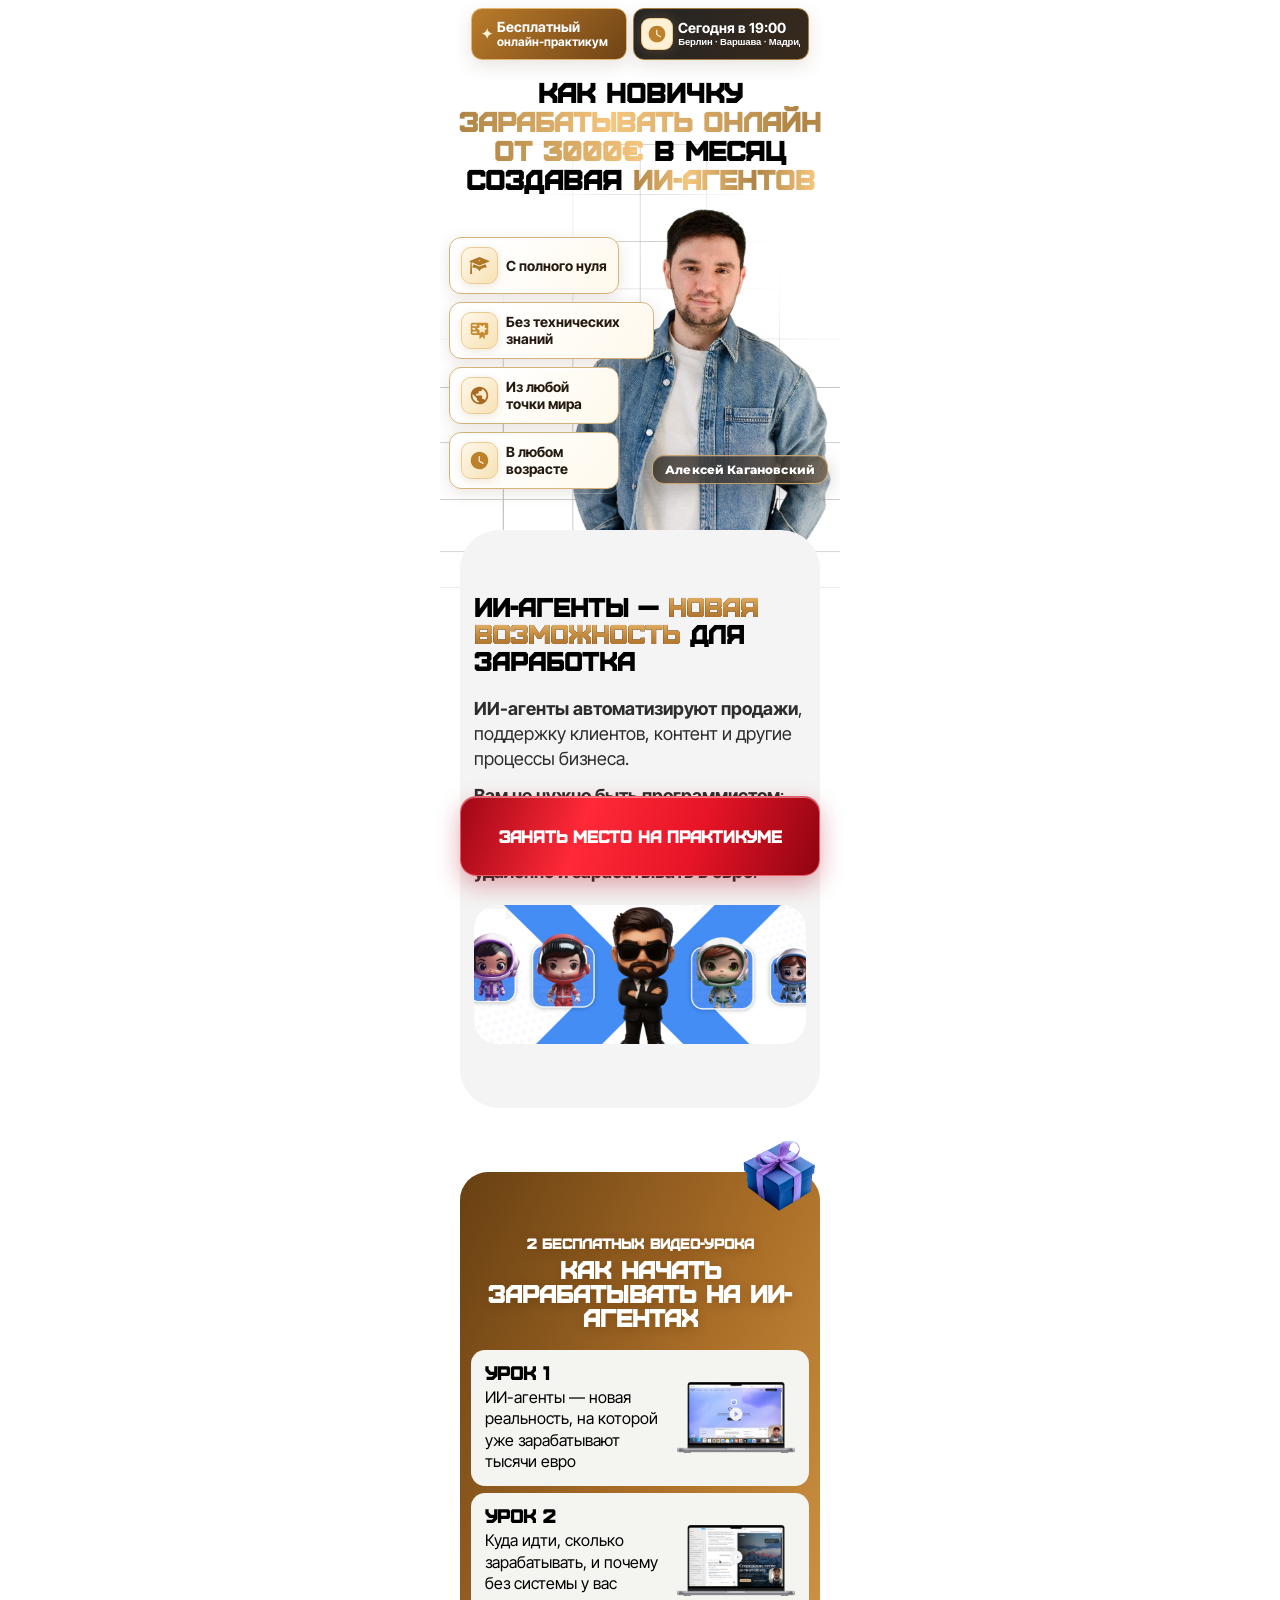
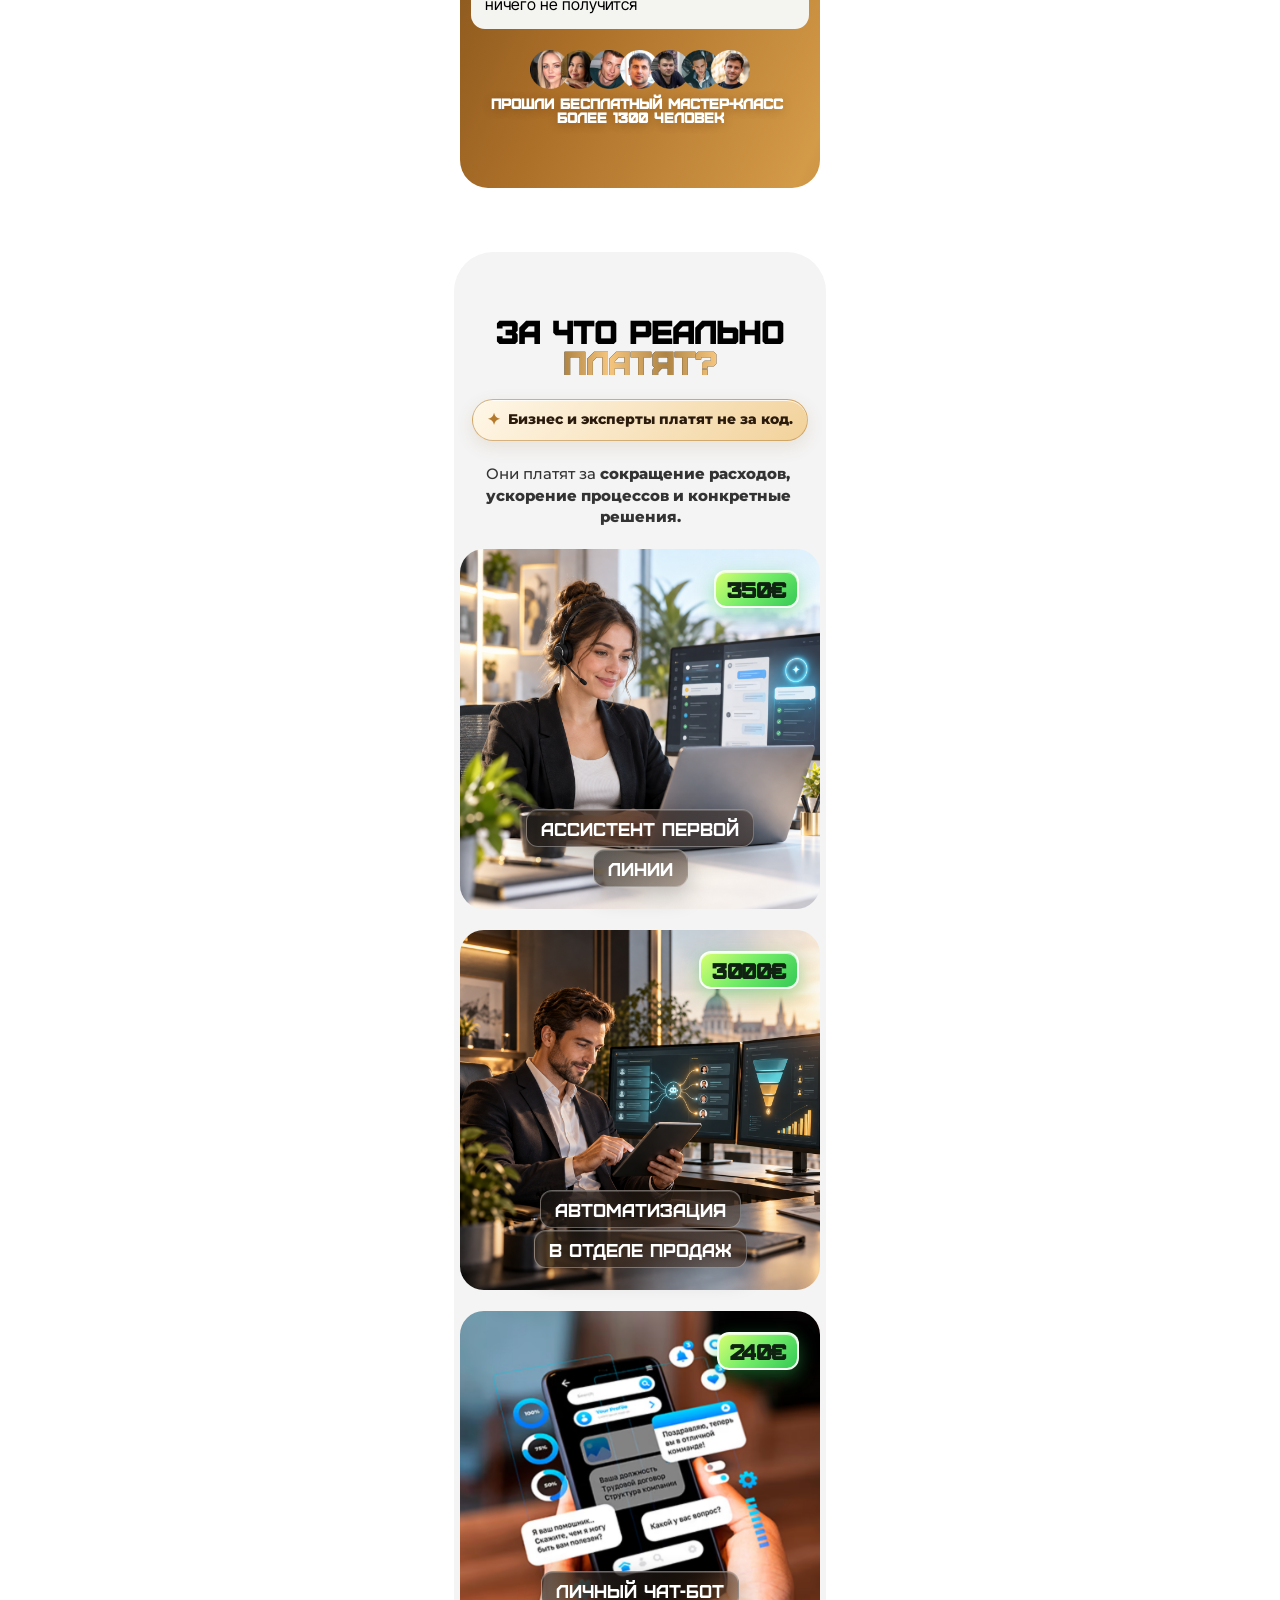
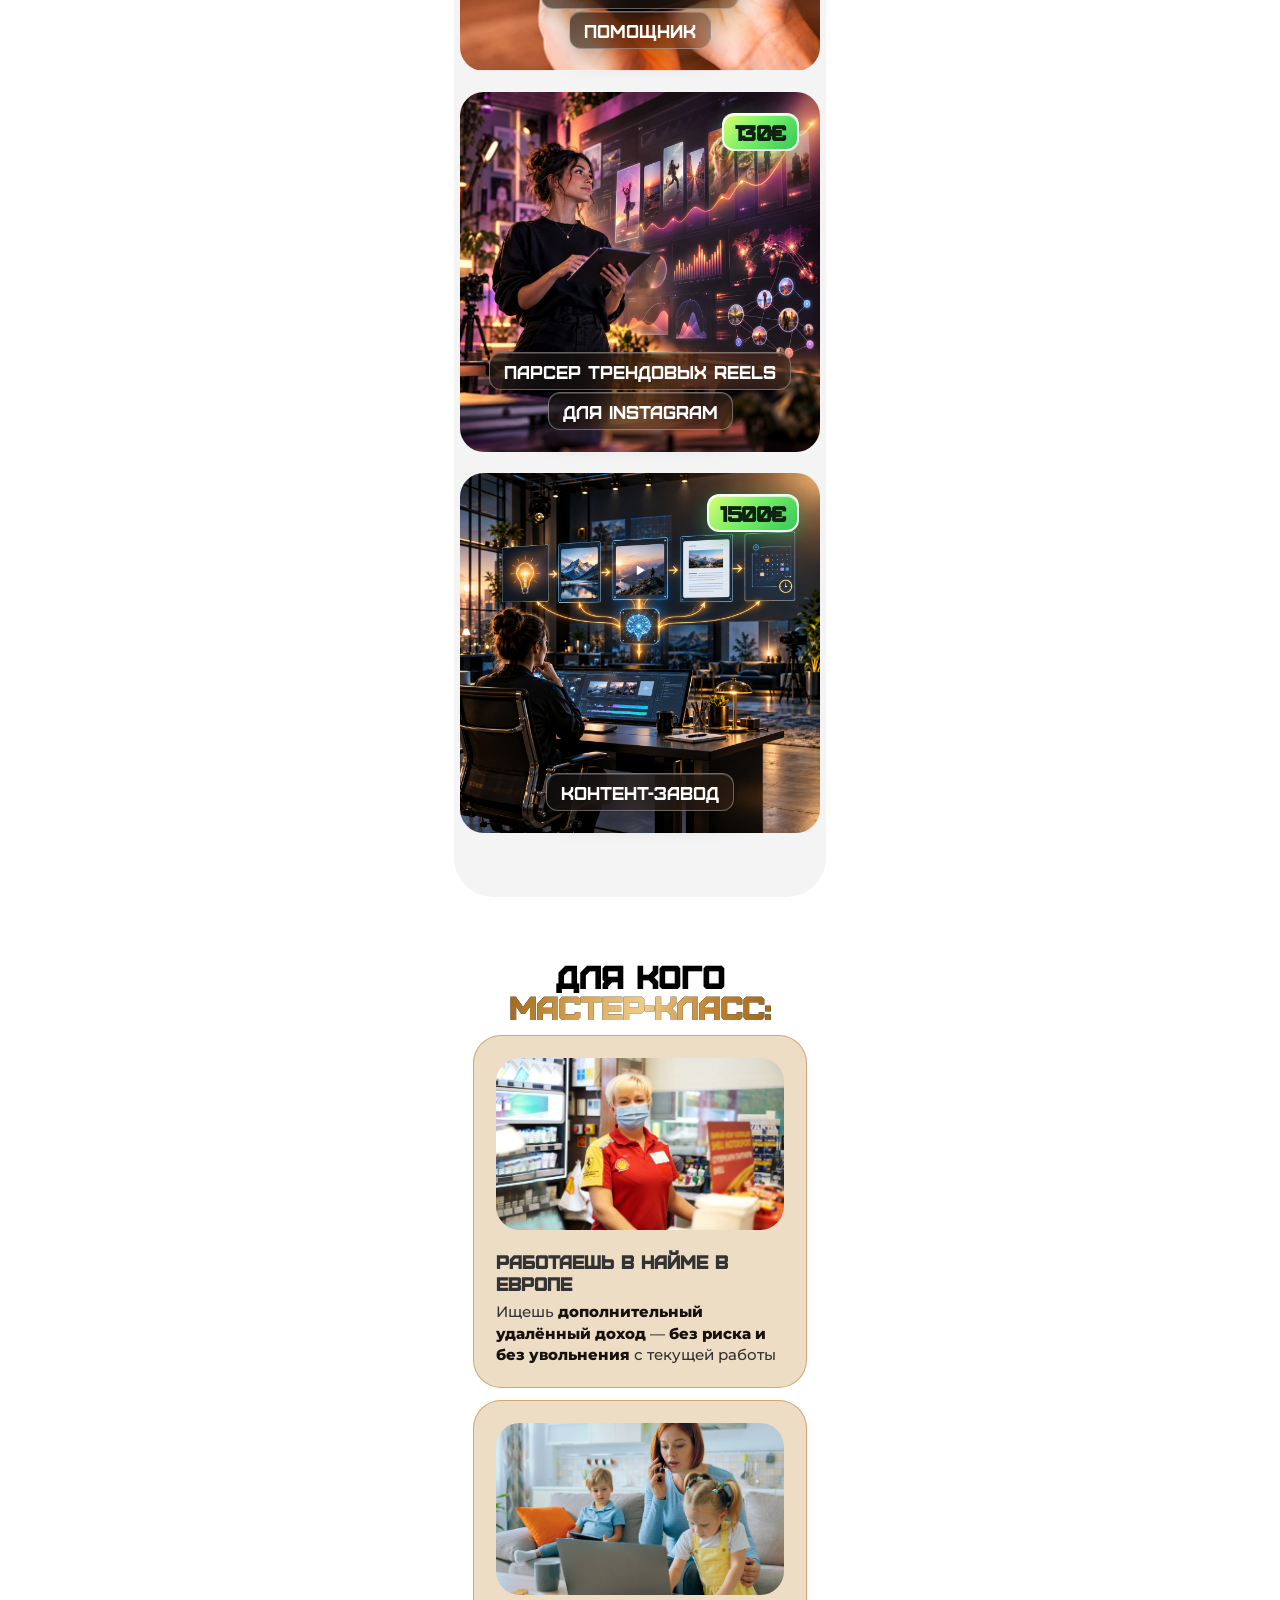
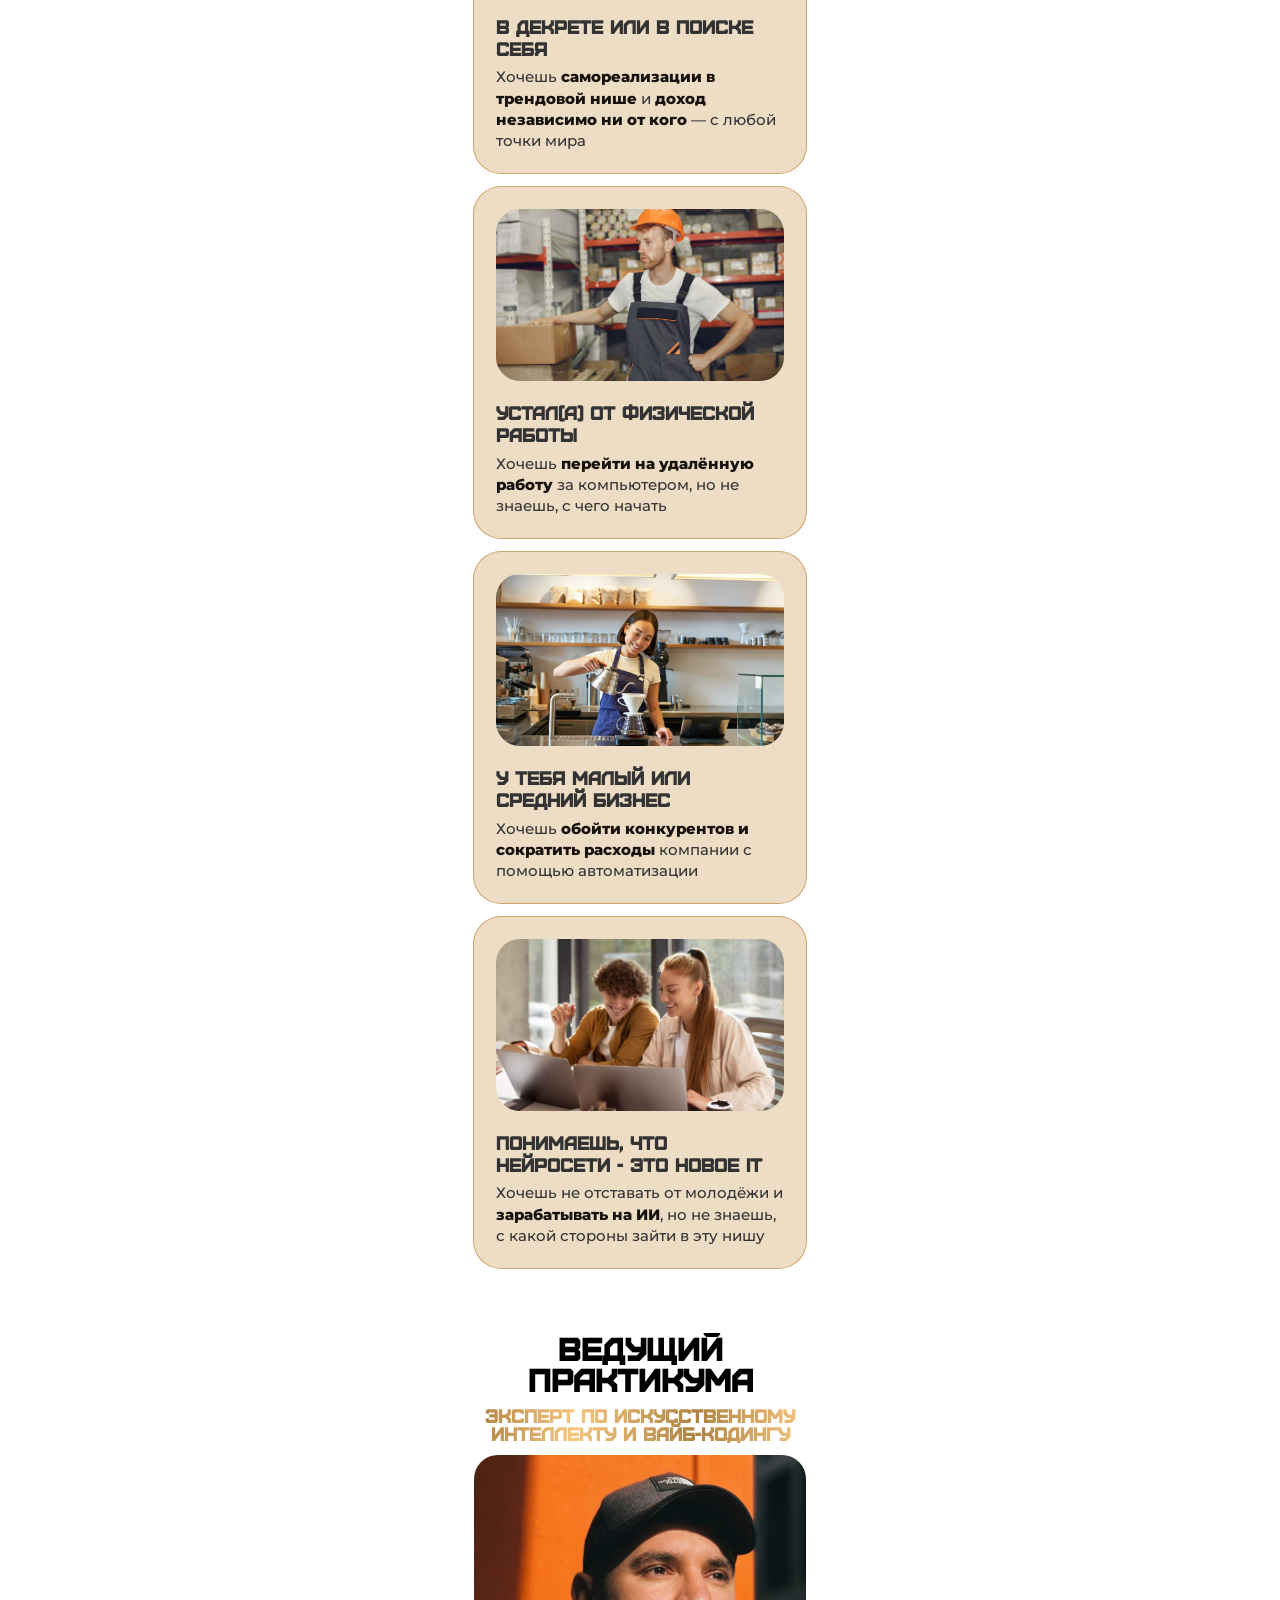
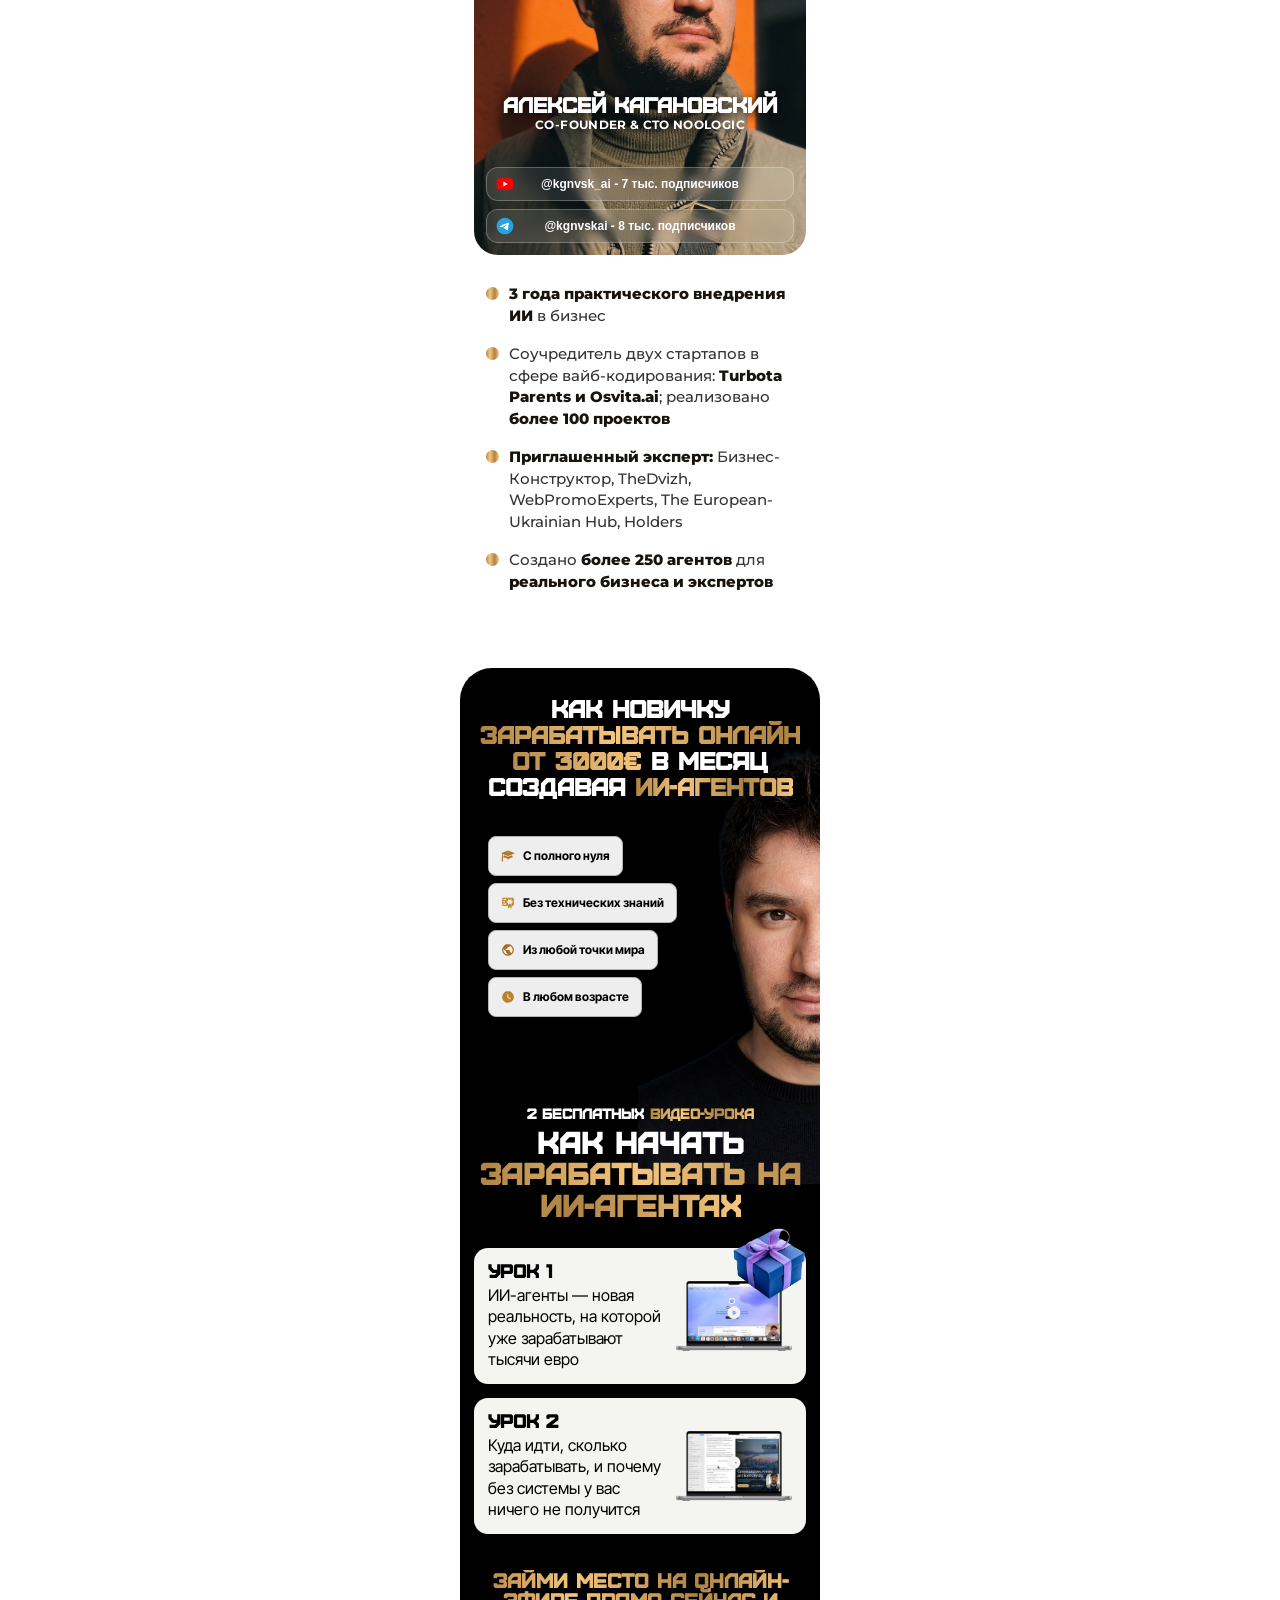
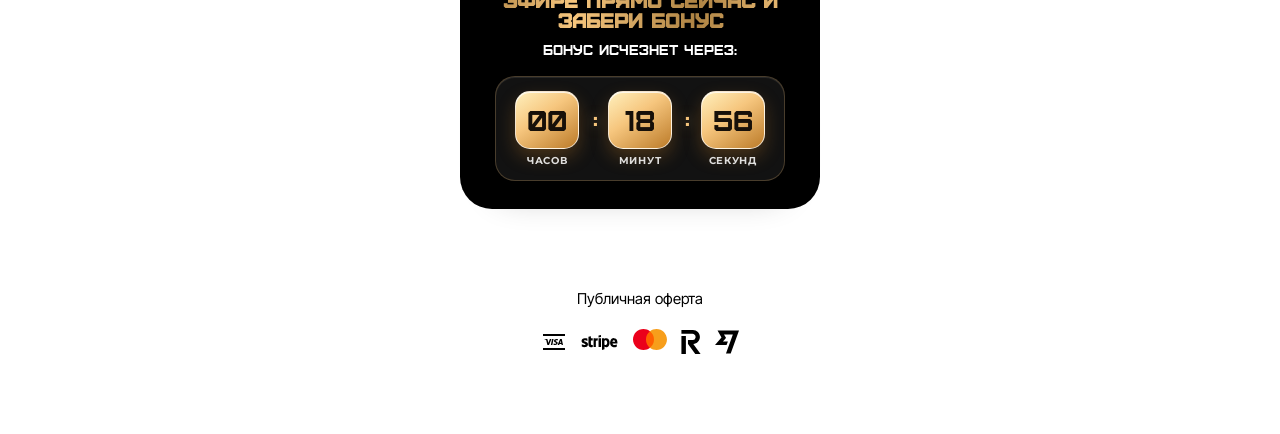
==== commit d9c5e7f9: "Connect registration form to CRM" ====
--- a/public/index.html
+++ b/public/index.html
@@ -31,7 +31,7 @@
   }
 }
 </style>
-<meta content="default-src 'self' data:; style-src 'self' 'unsafe-inline'; script-src 'self'; img-src 'self' data:; font-src 'self' data:; connect-src 'none'; form-action 'none'; frame-src 'none'; object-src 'none'; base-uri 'self'" http-equiv="Content-Security-Policy"/><link href="assets/fonts.css" rel="stylesheet"/><link href="assets/intl-tel-input/css/intlTelInput.min.css" rel="stylesheet"/><link href="local.css" rel="stylesheet"/></head><body class="body"><div><section class="section-n_wrapper of"><div class="section-n hero-w"><div class="container-n f rel mm" data-hide=""><div class="nav-line g-2 m event-strip"><div class="pl-nav-n live wht dark w"><span class="event-kicker">Бесплатный</span><strong class="event-title">онлайн-практикум</strong></div><div class="pl-nav-n live wht dark w"><img alt="" aria-hidden="true" class="event-clock" src="assets/234ee51ec37d97aa8532.svg"/><div class="event-copy"><strong class="event-time">Сегодня в 19:00</strong><span class="event-zones">Берлин · Варшава · Мадрид</span></div></div></div><h1 class="h1-2">Как новичку <span class="gr-primary-t">зарабатывать онлайн от 3000€</span> в месяц создавая <span class="gr-primary-t">ИИ-агентов</span><br/></h1><div class="wrp-img-n bot"><img alt="" class="img-hero-n vibe min" fetchpriority="high" loading="lazy" sizes="100vw" src="assets/7938d788b503082e4328.png" srcset="assets/1a7178f68bd61320e166.png 500w, assets/1fd198ca456e67d01573.png 800w, assets/7938d788b503082e4328.png 845w"/><div class="hero-name-badge">Алексей Кагановский</div><div class="wrapper-bullets st wrp-white-pl dd c-2"><div class="bullet-item dd n1"><img alt="" class="img-16" loading="lazy" src="assets/cd9fcc897e933d61b38f.svg"/><div class="p-14 min">С полного нуля</div></div><div class="bullet-item dd n1"><img alt="" class="img-16" loading="lazy" src="assets/19d912893018882ff131.svg"/><div class="p-14 min">Без технических знаний</div></div><div class="bullet-item dd n1"><img alt="" class="img-16" loading="lazy" src="assets/fcaa5fe91a3a1d85178d.svg"/><div class="p-14 min">Из любой точки мира</div></div><div class="bullet-item dd n1"><img alt="" class="img-16" loading="lazy" src="assets/234ee51ec37d97aa8532.svg"/><div class="p-14 min">В любом возрасте</div></div></div></div><img alt="" class="img-bg-4" loading="lazy" sizes="(max-width: 615px) 100vw, 615px" src="assets/3c57d275be7f77cd0b66.png" srcset="assets/bebaca89ae435f6a260c.png 500w, assets/3c57d275be7f77cd0b66.png 615w"/></div><div class="gap-24 c-secondary grey center top"><p class="h1-2 is-white gr-primary-t1">ИИ-АГЕНТЫ — <span class="gr-primary-t">НОВАЯ ВОЗМОЖНОСТЬ</span> ДЛЯ ЗАРАБОТКА<br/></p><p class="p-14 c"><span class="copy-part"><strong>ИИ-агенты автоматизируют продажи</strong>, поддержку клиентов, контент и другие процессы бизнеса.</span><span class="copy-part"><strong>Вам не нужно быть программистом</strong>: вы научитесь создавать ИИ-ассистентов по готовой методологии, <strong>работать удалённо и зарабатывать в евро</strong>.</span></p><img alt="" class="img-rect-max r1" loading="lazy" sizes="100vw" src="assets/126ef62ee07afb7b1128.png" srcset="assets/93acd30be7b48e4c962e.png 500w, assets/638dc3c64d8570380465.png 800w, assets/0d323d13244ac260d34e.png 1080w, assets/126ef62ee07afb7b1128.png 1142w"/><div class="gr-one center"></div></div><div class="img-wrp-for color-1 top gr-primary top-pad"><div class="gift-wrp"><img alt="" class="image-30" loading="lazy" src="assets/9456270f3736542f04c0.avif"/></div><p class="p-14 caps"><strong>2 бесплатных видео-урока</strong></p><p class="h1-2 mm"> как начать зарабатывать на ии-агентах<br/></p><div class="wht-bonus top"><div class="flex-v gap-4"><div class="p-18"><strong>Урок 1</strong></div><div class="t-14-em">ИИ-агенты — новая реальность, на которой уже зарабатывают тысячи евро</div></div><img alt="" class="img-20" loading="lazy" sizes="100vw" src="assets/0717579055bd373aa112.avif" srcset="assets/ddd4d9b53abad5d498bf.avif 500w, assets/0717579055bd373aa112.avif 608w"/></div><div class="wht-bonus"><div class="flex-v gap-4"><div class="p-18"><strong>Урок 2</strong></div><div class="t-14-em">Куда идти, сколько зарабатывать, и почему без системы у вас ничего не получится</div></div><img alt="" class="img-20" loading="lazy" sizes="100vw" src="assets/44797c5a3e4df3650efb.png" srcset="assets/4880af126a838921a2d6.png 500w, assets/44797c5a3e4df3650efb.png 608w"/></div><img alt="" class="img-icons top" loading="lazy" sizes="(max-width: 648px) 100vw, 648px" src="assets/9b81ff6a233c0c99e3fa.png" srcset="assets/e36561b3a9058e2ad586.png 500w, assets/9b81ff6a233c0c99e3fa.png 648w"/><p class="p-14 caps"><strong>Прошли бесплатный мастер-класс более 1300 человек</strong></p></div><div class="container-n wrp-l"><div class="gr-one top"></div></div></div><div class="section"><div class="content"><div class="gap-24 c-secondary grey"><p class="h1-2 is-white gr-primary-t1"><strong>ЗА ЧТО РЕАЛЬНО </strong><span class="gr-primary-t">ПЛАТЯТ?</span><br/></p><p class="p-14 c"><strong class="pay-kicker">Бизнес и эксперты платят не за код.</strong><br/><br/>Они платят за<strong> сокращение расходов, ускорение процессов и конкретные решения.</strong></p><div class="gap-12 center"><div class="flex-v"><div class="img-wrp-bef"><div class="rel-wrp wide"><img alt="" class="img-rect" loading="lazy" sizes="100vw" src="assets/first-line-assistant-v2.png"/><div class="pl-price-plus top"><div><strong>350€</strong></div></div><div class="wrp-gradient"><div class="t-16"><span>Ассистент первой</span><span>линии</span></div></div></div></div></div></div><div class="gap-12 center"><div class="flex-v"><div class="img-wrp-bef"><div class="rel-wrp wide"><img alt="" class="img-rect" loading="lazy" src="assets/sales-automation-v2.png"/><div class="wrp-gradient"><div class="t-16"><span>Автоматизация</span><span>в отделе продаж</span></div></div><div class="pl-price-plus top"><div><strong>3000€</strong></div></div></div></div></div></div><div class="gap-12 center"><div class="flex-v"><div class="img-wrp-bef"><div class="rel-wrp wide"><img alt="" class="img-rect" loading="lazy" sizes="100vw" src="assets/12eb40d35fbc35b4d7ec.avif" srcset="assets/bdf863a87a2ffb6e847a.avif 500w, assets/e5cadc0600b18acfe0fc.avif 800w, assets/12eb40d35fbc35b4d7ec.avif 986w"/><div class="wrp-gradient"><div class="t-16"><span>Личный чат-бот</span><span>помощник</span></div></div><div class="pl-price-plus top"><div><strong>240€</strong></div></div></div></div></div></div><div class="gap-12 center"><div class="flex-v"><div class="img-wrp-bef"><div class="rel-wrp wide"><img alt="" class="img-rect" loading="lazy" sizes="100vw" src="assets/reels-trend-parser-v2.png"/><div class="wrp-gradient"><div class="t-16"><span>Парсер трендовых reels</span><span>для Instagram</span></div></div><div class="pl-price-plus top"><div><strong>130€</strong></div></div></div></div></div></div><div class="gap-12 center"><div class="flex-v"><div class="img-wrp-bef"><div class="rel-wrp"><img alt="" class="img-rect" loading="lazy" sizes="100vw" src="assets/content-factory-v2.png"/><div class="wrp-gradient"><div class="t-16"><span>Контент-завод</span></div></div><div class="pl-price-plus top"><div><strong>1500€</strong></div></div></div></div></div></div></div></div></div><div class="section"><div class="content"><div class="gap-24"><p class="h1-2 is-white gr-primary-t1 audience-heading"><strong>Для кого<br/></strong><span class="gr-primary-t"><strong>мастер-класс:</strong></span><br/></p><div class="gap-12 center"><div class="flex-v"><div class="img-wrp-for color-1"><div class="rel-wrp"><img alt="" class="img-rect-max" loading="lazy" sizes="100vw" src="assets/a00052f74c52d30774f1.png" srcset="assets/df10663c6147032d3c5f.png 500w, assets/b418dce6dd1d46b64f7e.png 800w, assets/11cb540340f63ec67411.png 1080w, assets/a00052f74c52d30774f1.png 1192w"/></div><div class="p-18"><strong>Работаешь в найме в Европе</strong></div><div class="t-14-em">Ищешь <strong>дополнительный удалённый доход</strong> — <strong>без риска и без увольнения</strong> с текущей работы</div></div></div></div><div class="gap-12 center"><div class="flex-v"><div class="img-wrp-for color-1"><div class="rel-wrp"><img alt="" class="img-rect-max" loading="lazy" sizes="100vw" src="assets/135808823b1edf17a370.avif" srcset="assets/dc7cb679b875cd810d26.avif 500w, assets/2c958476e14f4578c8b1.avif 800w, assets/683e409fc959f7323ac8.avif 1080w, assets/135808823b1edf17a370.avif 1266w"/></div><div class="p-18"><strong>В декрете или в поиске себя</strong></div><div class="t-14-em">Хочешь <strong>самореализации в трендовой нише</strong> и <strong>доход независимо ни от кого</strong> — с любой точки мира</div></div></div></div><div class="gap-12 center"><div class="flex-v"><div class="img-wrp-for color-1"><div class="rel-wrp"><img alt="" class="img-rect-max" loading="lazy" sizes="100vw" src="assets/9d1353a23780f29cccfd.png" srcset="assets/0aed4c90da4a38d57036.png 500w, assets/952f5368377b5fc99f47.png 800w, assets/88eeef398f1ec6e9087c.png 1080w, assets/9d1353a23780f29cccfd.png 1262w"/></div><div class="p-18"><strong>Устал(а) от физической работы</strong></div><div class="t-14-em">Хочешь <strong>перейти на удалённую работу</strong> за компьютером, но не знаешь, с чего начать</div></div></div></div><div class="gap-12 center"><div class="flex-v"><div class="img-wrp-for color-1"><div class="rel-wrp"><img alt="" class="img-rect-max" loading="lazy" sizes="100vw" src="assets/f95efcbf443312fc4372.jpg" srcset="assets/534ebf2052ba603b3559.jpg 500w, assets/9ef3790c72c5298a9e2e.jpg 800w, assets/f95efcbf443312fc4372.jpg 909w"/></div><div class="p-18"><strong>У тебя малый или средний бизнес</strong></div><div class="t-14-em">Хочешь <strong>обойти конкурентов и сократить расходы</strong> компании с помощью автоматизации</div></div></div></div><div class="gap-12 center"><div class="flex-v"><div class="img-wrp-for color-1"><div class="rel-wrp"><img alt="" class="img-rect-max" loading="lazy" sizes="100vw" src="assets/6de33ebc534a8115ad6b.avif" srcset="assets/fbd700121f8544f97f1f.avif 500w, assets/8ded58ebaf5b85d245f5.avif 800w, assets/e7fd7af85b926fb0c6bc.avif 1080w, assets/6de33ebc534a8115ad6b.avif 1290w"/></div><div class="p-18"><strong>Понимаешь, что нейросети - это новое IT</strong></div><div class="t-14-em">Хочешь не отставать от молодёжи и <strong>зарабатывать на ИИ</strong>, но не знаешь, с какой стороны зайти в эту нишу</div></div></div></div></div></div></div><div class="section-n rel z1"><div class="container-n n-gap"><div class="wrapper-cards-about-n"><div class="img-wrp-full"><div class="marge-top"><p class="h1-2 is-white gr-primary-t1">Ведущий практикума<br/></p><p class="p-18 gr-primary-t">Эксперт по искусственному<br/>интеллекту и вайб-кодингу<br/></p></div><div class="wrp-image-prof"><img alt="" class="img-16-9" loading="lazy" sizes="100vw" src="assets/1682402bd68852647721.png" srcset="assets/265b4837c2eb3b82e060.png 500w, assets/f408b04c7a12b198b1f0.png 800w, assets/1682402bd68852647721.png 896w"/><div class="rect-wrp-ben live gr-primary dark"><h2 class="h1-2 min">Алексей Кагановский</h2><p class="p-18">Co-founder &amp; CTO NooLogic<br/></p></div><div class="abs-prof-info"><div class="line-info"><div class="link-info"><img alt="" class="img-sn-1" loading="lazy" src="assets/a38843773a68205b736f.svg"/><div>@kgnvsk_ai - 7 тыс. подписчиков</div></div><div class="link-info"><img alt="" class="img-sn-1" loading="lazy" src="assets/9abc18390e5c79b68a5b.svg"/><div>@kgnvskai - 8 тыс. подписчиков</div></div></div></div></div><div class="ben-pl st"></div><div class="list-wrp-2 wrp-ben-1"><div class="list-item-2"><div class="bullet-item"><div class="bullet-ico greem gr-primary min"></div><div class="p-14 reg"><strong>3 года практического внедрения ИИ</strong> в бизнес</div></div></div><div class="list-item-2"><div class="bullet-item"><div class="bullet-ico greem gr-primary min"></div><div class="p-14 reg">Соучредитель двух стартапов в сфере вайб-кодирования: <strong>Turbota Parents и Osvita.ai</strong>; реализовано <strong>более 100 проектов</strong></div></div></div><div class="list-item-2"><div class="bullet-item"><div class="bullet-ico greem gr-primary min"></div><div class="p-14 reg"><strong>Приглашенный эксперт:</strong> Бизнес-Конструктор, TheDvizh, WebPromoExperts, The European-Ukrainian Hub, Holders</div></div></div><div class="list-item-2"><div class="bullet-item"><div class="bullet-ico greem gr-primary min"></div><div class="p-14 reg">Создано <strong>более 250 агентов</strong> для <strong>реального бизнеса и экспертов</strong></div></div></div></div></div></div></div></div><div class="section-n no-pad cener hide"><div class="container-n f rel" data-hide=""><div class="swiper"><div class="swiper-wrapper"><div class="swiper-slide"><div class="swiper-content"><div class="profile-h"><img alt="" class="img-rect-circle" loading="lazy" src="assets/476ac1a7b6d328b68ac7.png"/><div class="t-14-em">Ирина, 2 месяца в ИИ-агентах<br/> мама, работает на полставки в Lidl (Германия)</div></div><div class="p-18"><strong>Доход от 1300€ в месяц дополнительно</strong></div><img alt="" class="img-rect-auto" loading="lazy" sizes="100vw" src="assets/e9412288be895ae73c8e.png" srcset="assets/baf958ba85aa257d128b.png 500w, assets/e9412288be895ae73c8e.png 750w"/></div></div><div class="swiper-slide"><div class="swiper-content"><div class="profile-h"><img alt="" class="img-rect-circle" loading="lazy" src="assets/476ac1a7b6d328b68ac7.png"/><div class="t-14-em">Макс, 36 лет, 3 месяца в ИИ-агентах Черногория</div></div><div class="p-18"><strong>Доход 2500€ в месяц</strong></div><img alt="" class="img-rect-auto" loading="lazy" sizes="100vw" src="assets/136f5ab3aa47b78bf192.avif" srcset="assets/7382384163c9bb129d82.avif 500w, assets/136f5ab3aa47b78bf192.avif 750w"/></div></div><div class="swiper-slide"><div class="swiper-content"><div class="profile-h"><img alt="" class="img-rect-circle" loading="lazy" src="assets/476ac1a7b6d328b68ac7.png"/><div class="t-14-em">Марина, ученица потока Чернигов, Украина</div></div><div class="p-18"><strong>Доход от 1300€ в месяц дополнительно</strong></div><img alt="" class="img-rect-auto" loading="lazy" sizes="100vw" src="assets/4b3f5bd954bc5a5f0347.avif" srcset="assets/64a3968c8d33cee5f410.avif 500w, assets/4b3f5bd954bc5a5f0347.avif 750w"/></div></div><div class="swiper-slide"><div class="swiper-content"><div class="profile-h"><img alt="" class="img-rect-circle" loading="lazy" src="assets/476ac1a7b6d328b68ac7.png"/><div class="t-14-em">Андрей, 28 лет<br/> Краков, Польша</div></div><div class="p-18"><strong>Доход от 1300€ в месяц дополнительно</strong></div><img alt="" class="img-rect-auto" loading="lazy" sizes="100vw" src="assets/457a13c221e5b8e12f7e.avif" srcset="assets/20b46afc448058f4a562.avif 500w, assets/457a13c221e5b8e12f7e.avif 750w"/></div></div><div class="swiper-slide"><div class="swiper-content"><div class="profile-h"><img alt="" class="img-rect-circle" loading="lazy" src="assets/476ac1a7b6d328b68ac7.png"/><div class="t-14-em">Мария, 42 года Румыния, бухгалтер</div></div><div class="p-18"><strong>Доход от 1300€ в месяц дополнительно</strong></div><img alt="" class="img-rect-auto" loading="lazy" sizes="100vw" src="assets/28d3e2c013ca9f96d7a8.avif" srcset="assets/127856f948795a80796e.avif 500w, assets/28d3e2c013ca9f96d7a8.avif 750w"/></div></div></div></div></div><div class="gr-one bot top"></div></div><div class="section-n no-pad cener dark"><div class="container-n f rel" data-hide=""><h1 class="h1-2 is-white z1">Как новичку <span class="gr-primary-t">зарабатывать онлайн от 3000€</span> в месяц создавая <span class="gr-primary-t">ИИ-агентов</span><br/></h1><div class="wrapper-bullets new"><div class="bullet-item dd n1 left"><img alt="" class="img-16" loading="lazy" src="assets/cd9fcc897e933d61b38f.svg"/><div class="p-14 min">С полного нуля</div></div><div class="bullet-item dd n1 left"><img alt="" class="img-16" loading="lazy" src="assets/19d912893018882ff131.svg"/><div class="p-14 min">Без технических знаний</div></div><div class="bullet-item dd n1 left"><img alt="" class="img-16" loading="lazy" src="assets/fcaa5fe91a3a1d85178d.svg"/><div class="p-14 min">Из любой точки мира</div></div><div class="bullet-item dd n1 left"><img alt="" class="img-16" loading="lazy" src="assets/234ee51ec37d97aa8532.svg"/><div class="p-14 min">В любом возрасте</div></div><img alt="" class="img-20-abs-right" loading="lazy" sizes="100vw" src="assets/dc3e89dea325661d88a2.png" srcset="assets/d38de0424adcc2ec71c2.png 500w, assets/dc3e89dea325661d88a2.png 684w"/></div><div class="wrp-img-n pad"><div class="gift-wrp"><img alt="" class="image-30 left" loading="lazy" src="assets/9456270f3736542f04c0.avif"/></div><p class="p-14 caps"><strong>2 бесплатных </strong><span class="gr-primary-t"><strong>видео-урока</strong></span></p><p class="h1-2 mm wht"> как начать <span class="gr-primary-t">зарабатывать на ии-агентах</span><br/></p><div class="wht-bonus top"><div class="flex-v gap-4"><div class="p-18"><strong>Урок 1</strong></div><div class="t-14-em">ИИ-агенты — новая реальность, на которой уже зарабатывают тысячи евро</div></div><img alt="" class="img-20" loading="lazy" sizes="100vw" src="assets/0717579055bd373aa112.avif" srcset="assets/ddd4d9b53abad5d498bf.avif 500w, assets/0717579055bd373aa112.avif 608w"/></div><div class="wht-bonus"><div class="flex-v gap-4"><div class="p-18"><strong>Урок 2</strong></div><div class="t-14-em">Куда идти, сколько зарабатывать, и почему без системы у вас ничего не получится</div></div><img alt="" class="img-20" loading="lazy" sizes="100vw" src="assets/44797c5a3e4df3650efb.png" srcset="assets/4880af126a838921a2d6.png 500w, assets/44797c5a3e4df3650efb.png 608w"/></div></div><div class="gr-one top top1"></div><img alt="" class="img-bg-4" loading="lazy" sizes="(max-width: 615px) 100vw, 615px" src="assets/3c57d275be7f77cd0b66.png" srcset="assets/bebaca89ae435f6a260c.png 500w, assets/3c57d275be7f77cd0b66.png 615w"/></div><div class="pl--trans reg bot" id="form"><div class="wrp-t-pl-n gap" data-hide=""><p class="t-20px gr-primary-t">Займи место на онлайн-эфире прямо сейчас и забери бонус<br/></p><div class="p-14">бонус исчезнет через:</div><div class="timer-wrp"><div class="t-center is-dark"><div class="block-t gr-primary dark"><div id="hours">00</div></div><div class="is-wht">часов</div></div><div class="t-center is-dark"><div class="block-t gr-primary dark"><div id="minutes">00</div></div><div class="is-wht">минут</div></div><div class="t-center is-dark"><div class="block-t gr-primary dark"><div id="seconds">00</div></div><div class="is-wht">секунд</div></div></div></div></div><div class="gr-one bot top"></div></div><section class="section-1 footer dark" data-hide=""><div class="linefooter desktop"><img alt="" class="image-20" loading="lazy" sizes="100vw" src="assets/20dcbd5ac3c2182c1a14.avif" srcset="assets/76406b01f64c2ffc8756.avif 500w, assets/7d5a9f188e2b99715b30.avif 800w, assets/15ce024003e104c251f1.avif 1080w, assets/20dcbd5ac3c2182c1a14.avif 2560w"/></div><div class="footer-n n wht bot"><a class="link down dark" href="./policy-coding.html">Публичная оферта</a><div class="wrp-icons"><img alt="" class="svg-ico rev" loading="lazy" src="assets/88e02341db2e1401a8f4.svg"/><img alt="" class="svg-ico rev" loading="lazy" src="assets/3163c86f2678d40c2d34.svg"/><img alt="" class="svg-ico" loading="lazy" src="assets/d0f0d5ea993a60c27865.svg"/><img alt="" class="svg-ico rev" loading="lazy" src="assets/6afc184cd0b588f2fb65.svg"/><img alt="" class="svg-ico rev" loading="lazy" src="assets/f307608e9337c8b0d1cb.svg"/></div></div></section></section><div class="wrp-button-sticky" id="buttonTrigger"><a class="button-n min wht w-inline-block" href="#" id="openForm"><div><strong>ЗАНЯТЬ МЕСТО НА ПРАКТИКУМЕ</strong></div></a></div><div aria-label="Запись на практикум" aria-modal="true" class="pop-up-wrp-min" role="dialog"><div class="form-min wht min-form w-form"><form action="#" class="gap-4 center rel" data-name="smartsender" id="email-form" method="post" name="email-form"><img alt="" class="img-w-form-top" loading="lazy" sizes="100vw" src="assets/949e96b9bde0c18e13b9.avif" srcset="assets/0337d893acaf3d2d9b6d.avif 500w, assets/949e96b9bde0c18e13b9.avif 780w"/><p class="local-note">Локальная демоверсия: заявка сохраняется только в этом браузере. Регистрация на эфир и переход в чат-бот не выполняются.</p><div class="p-14 marge">Запись на бесплатный практикум</div><input aria-label="Номер телефону" autocomplete="tel" class="input low w-input" data-name="phone" id="phone" inputmode="tel" maxlength="25" name="phone" placeholder="Номер телефону" required="" type="tel"/><input class="button-n wide mm w-button" data-wait="Please wait..." type="submit" value="занять место на практикуме"/><img alt="" aria-label="Закрыть" class="close-img" loading="lazy" role="button" src="assets/1ce06291309a53524e07.svg" tabindex="0"/><p class="local-note" id="local-status" role="status"></p></form><div class="w-form-done"><div>Thank you! Your submission has been received!</div></div><div class="w-form-fail"><div>Oops! Something went wrong while submitting the form.</div></div></div></div></div><div class="w-embed"><style>
+<meta content="default-src 'self' data:; style-src 'self' 'unsafe-inline' https://client.integraleap.com; script-src 'self' https://client.integraleap.com 'nonce-ilf-config'; img-src 'self' data:; font-src 'self' data:; connect-src https://mufiksoft.com; form-action 'none'; frame-src 'none'; object-src 'none'; base-uri 'self'" http-equiv="Content-Security-Policy"/><link href="assets/fonts.css" rel="stylesheet"/><link href="assets/intl-tel-input/css/intlTelInput.min.css" rel="stylesheet"/><link href="local.css" rel="stylesheet"/></head><body class="body"><div><section class="section-n_wrapper of"><div class="section-n hero-w"><div class="container-n f rel mm" data-hide=""><div class="nav-line g-2 m event-strip"><div class="pl-nav-n live wht dark w"><span class="event-kicker">Бесплатный</span><strong class="event-title">онлайн-практикум</strong></div><div class="pl-nav-n live wht dark w"><img alt="" aria-hidden="true" class="event-clock" src="assets/234ee51ec37d97aa8532.svg"/><div class="event-copy"><strong class="event-time">Сегодня в 19:00</strong><span class="event-zones">Берлин · Варшава · Мадрид</span></div></div></div><h1 class="h1-2">Как новичку <span class="gr-primary-t">зарабатывать онлайн от 3000€</span> в месяц создавая <span class="gr-primary-t">ИИ-агентов</span><br/></h1><div class="wrp-img-n bot"><img alt="" class="img-hero-n vibe min" fetchpriority="high" loading="lazy" sizes="100vw" src="assets/7938d788b503082e4328.png" srcset="assets/1a7178f68bd61320e166.png 500w, assets/1fd198ca456e67d01573.png 800w, assets/7938d788b503082e4328.png 845w"/><div class="hero-name-badge">Алексей Кагановский</div><div class="wrapper-bullets st wrp-white-pl dd c-2"><div class="bullet-item dd n1"><img alt="" class="img-16" loading="lazy" src="assets/cd9fcc897e933d61b38f.svg"/><div class="p-14 min">С полного нуля</div></div><div class="bullet-item dd n1"><img alt="" class="img-16" loading="lazy" src="assets/19d912893018882ff131.svg"/><div class="p-14 min">Без технических знаний</div></div><div class="bullet-item dd n1"><img alt="" class="img-16" loading="lazy" src="assets/fcaa5fe91a3a1d85178d.svg"/><div class="p-14 min">Из любой точки мира</div></div><div class="bullet-item dd n1"><img alt="" class="img-16" loading="lazy" src="assets/234ee51ec37d97aa8532.svg"/><div class="p-14 min">В любом возрасте</div></div></div></div><img alt="" class="img-bg-4" loading="lazy" sizes="(max-width: 615px) 100vw, 615px" src="assets/3c57d275be7f77cd0b66.png" srcset="assets/bebaca89ae435f6a260c.png 500w, assets/3c57d275be7f77cd0b66.png 615w"/></div><div class="gap-24 c-secondary grey center top"><p class="h1-2 is-white gr-primary-t1">ИИ-АГЕНТЫ — <span class="gr-primary-t">НОВАЯ ВОЗМОЖНОСТЬ</span> ДЛЯ ЗАРАБОТКА<br/></p><p class="p-14 c"><span class="copy-part"><strong>ИИ-агенты автоматизируют продажи</strong>, поддержку клиентов, контент и другие процессы бизнеса.</span><span class="copy-part"><strong>Вам не нужно быть программистом</strong>: вы научитесь создавать ИИ-ассистентов по готовой методологии, <strong>работать удалённо и зарабатывать в евро</strong>.</span></p><img alt="" class="img-rect-max r1" loading="lazy" sizes="100vw" src="assets/126ef62ee07afb7b1128.png" srcset="assets/93acd30be7b48e4c962e.png 500w, assets/638dc3c64d8570380465.png 800w, assets/0d323d13244ac260d34e.png 1080w, assets/126ef62ee07afb7b1128.png 1142w"/><div class="gr-one center"></div></div><div class="img-wrp-for color-1 top gr-primary top-pad"><div class="gift-wrp"><img alt="" class="image-30" loading="lazy" src="assets/9456270f3736542f04c0.avif"/></div><p class="p-14 caps"><strong>2 бесплатных видео-урока</strong></p><p class="h1-2 mm"> как начать зарабатывать на ии-агентах<br/></p><div class="wht-bonus top"><div class="flex-v gap-4"><div class="p-18"><strong>Урок 1</strong></div><div class="t-14-em">ИИ-агенты — новая реальность, на которой уже зарабатывают тысячи евро</div></div><img alt="" class="img-20" loading="lazy" sizes="100vw" src="assets/0717579055bd373aa112.avif" srcset="assets/ddd4d9b53abad5d498bf.avif 500w, assets/0717579055bd373aa112.avif 608w"/></div><div class="wht-bonus"><div class="flex-v gap-4"><div class="p-18"><strong>Урок 2</strong></div><div class="t-14-em">Куда идти, сколько зарабатывать, и почему без системы у вас ничего не получится</div></div><img alt="" class="img-20" loading="lazy" sizes="100vw" src="assets/44797c5a3e4df3650efb.png" srcset="assets/4880af126a838921a2d6.png 500w, assets/44797c5a3e4df3650efb.png 608w"/></div><img alt="" class="img-icons top" loading="lazy" sizes="(max-width: 648px) 100vw, 648px" src="assets/9b81ff6a233c0c99e3fa.png" srcset="assets/e36561b3a9058e2ad586.png 500w, assets/9b81ff6a233c0c99e3fa.png 648w"/><p class="p-14 caps"><strong>Прошли бесплатный мастер-класс более 1300 человек</strong></p></div><div class="container-n wrp-l"><div class="gr-one top"></div></div></div><div class="section"><div class="content"><div class="gap-24 c-secondary grey"><p class="h1-2 is-white gr-primary-t1"><strong>ЗА ЧТО РЕАЛЬНО </strong><span class="gr-primary-t">ПЛАТЯТ?</span><br/></p><p class="p-14 c"><strong class="pay-kicker">Бизнес и эксперты платят не за код.</strong><br/><br/>Они платят за<strong> сокращение расходов, ускорение процессов и конкретные решения.</strong></p><div class="gap-12 center"><div class="flex-v"><div class="img-wrp-bef"><div class="rel-wrp wide"><img alt="" class="img-rect" loading="lazy" sizes="100vw" src="assets/first-line-assistant-v2.png"/><div class="pl-price-plus top"><div><strong>350€</strong></div></div><div class="wrp-gradient"><div class="t-16"><span>Ассистент первой</span><span>линии</span></div></div></div></div></div></div><div class="gap-12 center"><div class="flex-v"><div class="img-wrp-bef"><div class="rel-wrp wide"><img alt="" class="img-rect" loading="lazy" src="assets/sales-automation-v2.png"/><div class="wrp-gradient"><div class="t-16"><span>Автоматизация</span><span>в отделе продаж</span></div></div><div class="pl-price-plus top"><div><strong>3000€</strong></div></div></div></div></div></div><div class="gap-12 center"><div class="flex-v"><div class="img-wrp-bef"><div class="rel-wrp wide"><img alt="" class="img-rect" loading="lazy" sizes="100vw" src="assets/12eb40d35fbc35b4d7ec.avif" srcset="assets/bdf863a87a2ffb6e847a.avif 500w, assets/e5cadc0600b18acfe0fc.avif 800w, assets/12eb40d35fbc35b4d7ec.avif 986w"/><div class="wrp-gradient"><div class="t-16"><span>Личный чат-бот</span><span>помощник</span></div></div><div class="pl-price-plus top"><div><strong>240€</strong></div></div></div></div></div></div><div class="gap-12 center"><div class="flex-v"><div class="img-wrp-bef"><div class="rel-wrp wide"><img alt="" class="img-rect" loading="lazy" sizes="100vw" src="assets/reels-trend-parser-v2.png"/><div class="wrp-gradient"><div class="t-16"><span>Парсер трендовых reels</span><span>для Instagram</span></div></div><div class="pl-price-plus top"><div><strong>130€</strong></div></div></div></div></div></div><div class="gap-12 center"><div class="flex-v"><div class="img-wrp-bef"><div class="rel-wrp"><img alt="" class="img-rect" loading="lazy" sizes="100vw" src="assets/content-factory-v2.png"/><div class="wrp-gradient"><div class="t-16"><span>Контент-завод</span></div></div><div class="pl-price-plus top"><div><strong>1500€</strong></div></div></div></div></div></div></div></div></div><div class="section"><div class="content"><div class="gap-24"><p class="h1-2 is-white gr-primary-t1 audience-heading"><strong>Для кого<br/></strong><span class="gr-primary-t"><strong>мастер-класс:</strong></span><br/></p><div class="gap-12 center"><div class="flex-v"><div class="img-wrp-for color-1"><div class="rel-wrp"><img alt="" class="img-rect-max" loading="lazy" sizes="100vw" src="assets/a00052f74c52d30774f1.png" srcset="assets/df10663c6147032d3c5f.png 500w, assets/b418dce6dd1d46b64f7e.png 800w, assets/11cb540340f63ec67411.png 1080w, assets/a00052f74c52d30774f1.png 1192w"/></div><div class="p-18"><strong>Работаешь в найме в Европе</strong></div><div class="t-14-em">Ищешь <strong>дополнительный удалённый доход</strong> — <strong>без риска и без увольнения</strong> с текущей работы</div></div></div></div><div class="gap-12 center"><div class="flex-v"><div class="img-wrp-for color-1"><div class="rel-wrp"><img alt="" class="img-rect-max" loading="lazy" sizes="100vw" src="assets/135808823b1edf17a370.avif" srcset="assets/dc7cb679b875cd810d26.avif 500w, assets/2c958476e14f4578c8b1.avif 800w, assets/683e409fc959f7323ac8.avif 1080w, assets/135808823b1edf17a370.avif 1266w"/></div><div class="p-18"><strong>В декрете или в поиске себя</strong></div><div class="t-14-em">Хочешь <strong>самореализации в трендовой нише</strong> и <strong>доход независимо ни от кого</strong> — с любой точки мира</div></div></div></div><div class="gap-12 center"><div class="flex-v"><div class="img-wrp-for color-1"><div class="rel-wrp"><img alt="" class="img-rect-max" loading="lazy" sizes="100vw" src="assets/9d1353a23780f29cccfd.png" srcset="assets/0aed4c90da4a38d57036.png 500w, assets/952f5368377b5fc99f47.png 800w, assets/88eeef398f1ec6e9087c.png 1080w, assets/9d1353a23780f29cccfd.png 1262w"/></div><div class="p-18"><strong>Устал(а) от физической работы</strong></div><div class="t-14-em">Хочешь <strong>перейти на удалённую работу</strong> за компьютером, но не знаешь, с чего начать</div></div></div></div><div class="gap-12 center"><div class="flex-v"><div class="img-wrp-for color-1"><div class="rel-wrp"><img alt="" class="img-rect-max" loading="lazy" sizes="100vw" src="assets/f95efcbf443312fc4372.jpg" srcset="assets/534ebf2052ba603b3559.jpg 500w, assets/9ef3790c72c5298a9e2e.jpg 800w, assets/f95efcbf443312fc4372.jpg 909w"/></div><div class="p-18"><strong>У тебя малый или средний бизнес</strong></div><div class="t-14-em">Хочешь <strong>обойти конкурентов и сократить расходы</strong> компании с помощью автоматизации</div></div></div></div><div class="gap-12 center"><div class="flex-v"><div class="img-wrp-for color-1"><div class="rel-wrp"><img alt="" class="img-rect-max" loading="lazy" sizes="100vw" src="assets/6de33ebc534a8115ad6b.avif" srcset="assets/fbd700121f8544f97f1f.avif 500w, assets/8ded58ebaf5b85d245f5.avif 800w, assets/e7fd7af85b926fb0c6bc.avif 1080w, assets/6de33ebc534a8115ad6b.avif 1290w"/></div><div class="p-18"><strong>Понимаешь, что нейросети - это новое IT</strong></div><div class="t-14-em">Хочешь не отставать от молодёжи и <strong>зарабатывать на ИИ</strong>, но не знаешь, с какой стороны зайти в эту нишу</div></div></div></div></div></div></div><div class="section-n rel z1"><div class="container-n n-gap"><div class="wrapper-cards-about-n"><div class="img-wrp-full"><div class="marge-top"><p class="h1-2 is-white gr-primary-t1">Ведущий практикума<br/></p><p class="p-18 gr-primary-t">Эксперт по искусственному<br/>интеллекту и вайб-кодингу<br/></p></div><div class="wrp-image-prof"><img alt="" class="img-16-9" loading="lazy" sizes="100vw" src="assets/1682402bd68852647721.png" srcset="assets/265b4837c2eb3b82e060.png 500w, assets/f408b04c7a12b198b1f0.png 800w, assets/1682402bd68852647721.png 896w"/><div class="rect-wrp-ben live gr-primary dark"><h2 class="h1-2 min">Алексей Кагановский</h2><p class="p-18">Co-founder &amp; CTO NooLogic<br/></p></div><div class="abs-prof-info"><div class="line-info"><div class="link-info"><img alt="" class="img-sn-1" loading="lazy" src="assets/a38843773a68205b736f.svg"/><div>@kgnvsk_ai - 7 тыс. подписчиков</div></div><div class="link-info"><img alt="" class="img-sn-1" loading="lazy" src="assets/9abc18390e5c79b68a5b.svg"/><div>@kgnvskai - 8 тыс. подписчиков</div></div></div></div></div><div class="ben-pl st"></div><div class="list-wrp-2 wrp-ben-1"><div class="list-item-2"><div class="bullet-item"><div class="bullet-ico greem gr-primary min"></div><div class="p-14 reg"><strong>3 года практического внедрения ИИ</strong> в бизнес</div></div></div><div class="list-item-2"><div class="bullet-item"><div class="bullet-ico greem gr-primary min"></div><div class="p-14 reg">Соучредитель двух стартапов в сфере вайб-кодирования: <strong>Turbota Parents и Osvita.ai</strong>; реализовано <strong>более 100 проектов</strong></div></div></div><div class="list-item-2"><div class="bullet-item"><div class="bullet-ico greem gr-primary min"></div><div class="p-14 reg"><strong>Приглашенный эксперт:</strong> Бизнес-Конструктор, TheDvizh, WebPromoExperts, The European-Ukrainian Hub, Holders</div></div></div><div class="list-item-2"><div class="bullet-item"><div class="bullet-ico greem gr-primary min"></div><div class="p-14 reg">Создано <strong>более 250 агентов</strong> для <strong>реального бизнеса и экспертов</strong></div></div></div></div></div></div></div></div><div class="section-n no-pad cener hide"><div class="container-n f rel" data-hide=""><div class="swiper"><div class="swiper-wrapper"><div class="swiper-slide"><div class="swiper-content"><div class="profile-h"><img alt="" class="img-rect-circle" loading="lazy" src="assets/476ac1a7b6d328b68ac7.png"/><div class="t-14-em">Ирина, 2 месяца в ИИ-агентах<br/> мама, работает на полставки в Lidl (Германия)</div></div><div class="p-18"><strong>Доход от 1300€ в месяц дополнительно</strong></div><img alt="" class="img-rect-auto" loading="lazy" sizes="100vw" src="assets/e9412288be895ae73c8e.png" srcset="assets/baf958ba85aa257d128b.png 500w, assets/e9412288be895ae73c8e.png 750w"/></div></div><div class="swiper-slide"><div class="swiper-content"><div class="profile-h"><img alt="" class="img-rect-circle" loading="lazy" src="assets/476ac1a7b6d328b68ac7.png"/><div class="t-14-em">Макс, 36 лет, 3 месяца в ИИ-агентах Черногория</div></div><div class="p-18"><strong>Доход 2500€ в месяц</strong></div><img alt="" class="img-rect-auto" loading="lazy" sizes="100vw" src="assets/136f5ab3aa47b78bf192.avif" srcset="assets/7382384163c9bb129d82.avif 500w, assets/136f5ab3aa47b78bf192.avif 750w"/></div></div><div class="swiper-slide"><div class="swiper-content"><div class="profile-h"><img alt="" class="img-rect-circle" loading="lazy" src="assets/476ac1a7b6d328b68ac7.png"/><div class="t-14-em">Марина, ученица потока Чернигов, Украина</div></div><div class="p-18"><strong>Доход от 1300€ в месяц дополнительно</strong></div><img alt="" class="img-rect-auto" loading="lazy" sizes="100vw" src="assets/4b3f5bd954bc5a5f0347.avif" srcset="assets/64a3968c8d33cee5f410.avif 500w, assets/4b3f5bd954bc5a5f0347.avif 750w"/></div></div><div class="swiper-slide"><div class="swiper-content"><div class="profile-h"><img alt="" class="img-rect-circle" loading="lazy" src="assets/476ac1a7b6d328b68ac7.png"/><div class="t-14-em">Андрей, 28 лет<br/> Краков, Польша</div></div><div class="p-18"><strong>Доход от 1300€ в месяц дополнительно</strong></div><img alt="" class="img-rect-auto" loading="lazy" sizes="100vw" src="assets/457a13c221e5b8e12f7e.avif" srcset="assets/20b46afc448058f4a562.avif 500w, assets/457a13c221e5b8e12f7e.avif 750w"/></div></div><div class="swiper-slide"><div class="swiper-content"><div class="profile-h"><img alt="" class="img-rect-circle" loading="lazy" src="assets/476ac1a7b6d328b68ac7.png"/><div class="t-14-em">Мария, 42 года Румыния, бухгалтер</div></div><div class="p-18"><strong>Доход от 1300€ в месяц дополнительно</strong></div><img alt="" class="img-rect-auto" loading="lazy" sizes="100vw" src="assets/28d3e2c013ca9f96d7a8.avif" srcset="assets/127856f948795a80796e.avif 500w, assets/28d3e2c013ca9f96d7a8.avif 750w"/></div></div></div></div></div><div class="gr-one bot top"></div></div><div class="section-n no-pad cener dark"><div class="container-n f rel" data-hide=""><h1 class="h1-2 is-white z1">Как новичку <span class="gr-primary-t">зарабатывать онлайн от 3000€</span> в месяц создавая <span class="gr-primary-t">ИИ-агентов</span><br/></h1><div class="wrapper-bullets new"><div class="bullet-item dd n1 left"><img alt="" class="img-16" loading="lazy" src="assets/cd9fcc897e933d61b38f.svg"/><div class="p-14 min">С полного нуля</div></div><div class="bullet-item dd n1 left"><img alt="" class="img-16" loading="lazy" src="assets/19d912893018882ff131.svg"/><div class="p-14 min">Без технических знаний</div></div><div class="bullet-item dd n1 left"><img alt="" class="img-16" loading="lazy" src="assets/fcaa5fe91a3a1d85178d.svg"/><div class="p-14 min">Из любой точки мира</div></div><div class="bullet-item dd n1 left"><img alt="" class="img-16" loading="lazy" src="assets/234ee51ec37d97aa8532.svg"/><div class="p-14 min">В любом возрасте</div></div><img alt="" class="img-20-abs-right" loading="lazy" sizes="100vw" src="assets/dc3e89dea325661d88a2.png" srcset="assets/d38de0424adcc2ec71c2.png 500w, assets/dc3e89dea325661d88a2.png 684w"/></div><div class="wrp-img-n pad"><div class="gift-wrp"><img alt="" class="image-30 left" loading="lazy" src="assets/9456270f3736542f04c0.avif"/></div><p class="p-14 caps"><strong>2 бесплатных </strong><span class="gr-primary-t"><strong>видео-урока</strong></span></p><p class="h1-2 mm wht"> как начать <span class="gr-primary-t">зарабатывать на ии-агентах</span><br/></p><div class="wht-bonus top"><div class="flex-v gap-4"><div class="p-18"><strong>Урок 1</strong></div><div class="t-14-em">ИИ-агенты — новая реальность, на которой уже зарабатывают тысячи евро</div></div><img alt="" class="img-20" loading="lazy" sizes="100vw" src="assets/0717579055bd373aa112.avif" srcset="assets/ddd4d9b53abad5d498bf.avif 500w, assets/0717579055bd373aa112.avif 608w"/></div><div class="wht-bonus"><div class="flex-v gap-4"><div class="p-18"><strong>Урок 2</strong></div><div class="t-14-em">Куда идти, сколько зарабатывать, и почему без системы у вас ничего не получится</div></div><img alt="" class="img-20" loading="lazy" sizes="100vw" src="assets/44797c5a3e4df3650efb.png" srcset="assets/4880af126a838921a2d6.png 500w, assets/44797c5a3e4df3650efb.png 608w"/></div></div><div class="gr-one top top1"></div><img alt="" class="img-bg-4" loading="lazy" sizes="(max-width: 615px) 100vw, 615px" src="assets/3c57d275be7f77cd0b66.png" srcset="assets/bebaca89ae435f6a260c.png 500w, assets/3c57d275be7f77cd0b66.png 615w"/></div><div class="pl--trans reg bot" id="form"><div class="wrp-t-pl-n gap" data-hide=""><p class="t-20px gr-primary-t">Займи место на онлайн-эфире прямо сейчас и забери бонус<br/></p><div class="p-14">бонус исчезнет через:</div><div class="timer-wrp"><div class="t-center is-dark"><div class="block-t gr-primary dark"><div id="hours">00</div></div><div class="is-wht">часов</div></div><div class="t-center is-dark"><div class="block-t gr-primary dark"><div id="minutes">00</div></div><div class="is-wht">минут</div></div><div class="t-center is-dark"><div class="block-t gr-primary dark"><div id="seconds">00</div></div><div class="is-wht">секунд</div></div></div></div></div><div class="gr-one bot top"></div></div><section class="section-1 footer dark" data-hide=""><div class="linefooter desktop"><img alt="" class="image-20" loading="lazy" sizes="100vw" src="assets/20dcbd5ac3c2182c1a14.avif" srcset="assets/76406b01f64c2ffc8756.avif 500w, assets/7d5a9f188e2b99715b30.avif 800w, assets/15ce024003e104c251f1.avif 1080w, assets/20dcbd5ac3c2182c1a14.avif 2560w"/></div><div class="footer-n n wht bot"><a class="link down dark" href="./policy-coding.html">Публичная оферта</a><div class="wrp-icons"><img alt="" class="svg-ico rev" loading="lazy" src="assets/88e02341db2e1401a8f4.svg"/><img alt="" class="svg-ico rev" loading="lazy" src="assets/3163c86f2678d40c2d34.svg"/><img alt="" class="svg-ico" loading="lazy" src="assets/d0f0d5ea993a60c27865.svg"/><img alt="" class="svg-ico rev" loading="lazy" src="assets/6afc184cd0b588f2fb65.svg"/><img alt="" class="svg-ico rev" loading="lazy" src="assets/f307608e9337c8b0d1cb.svg"/></div></div></section></section><div class="wrp-button-sticky" id="buttonTrigger"><a class="button-n min wht w-inline-block" href="#" id="openForm"><div><strong>ЗАНЯТЬ МЕСТО НА ПРАКТИКУМЕ</strong></div></a></div><div aria-label="Запись на практикум" aria-modal="true" class="pop-up-wrp-min" role="dialog"><div class="form-min wht min-form w-form"><form action="#" class="gap-4 center rel" data-name="smartsender" id="email-form" method="post" name="email-form"><img alt="" class="img-w-form-top" loading="lazy" sizes="100vw" src="assets/949e96b9bde0c18e13b9.avif" srcset="assets/0337d893acaf3d2d9b6d.avif 500w, assets/949e96b9bde0c18e13b9.avif 780w"/><div class="p-14 marge">Запись на бесплатный практикум</div><input aria-label="Номер телефону" autocomplete="tel" class="input low w-input" data-name="phone" id="phone" inputmode="tel" maxlength="25" name="phone" placeholder="Номер телефону" required="" type="tel"/><input class="button-n wide mm w-button" data-wait="Please wait..." type="submit" value="занять место на практикуме"/><img alt="" aria-label="Закрыть" class="close-img" loading="lazy" role="button" src="assets/1ce06291309a53524e07.svg" tabindex="0"/></form><div class="w-form-done"><div>Thank you! Your submission has been received!</div></div><div class="w-form-fail"><div>Oops! Something went wrong while submitting the form.</div></div></div></div></div><div class="w-embed"><style>
 :root {
   /* --- Золотой градиент (Primary) --- */
   --primary-gr-start: #AE8343;
@@ -158,4 +158,20 @@
 	color: black;
 }
 </style>
-<script src="assets/13cf11a4182d0bc51f09.js"></script><script src="assets/intl-tel-input/js/intlTelInputWithUtils.min.js"></script><script src="local.js"></script></body></html>+<script src="assets/13cf11a4182d0bc51f09.js"></script><script src="assets/intl-tel-input/js/intlTelInputWithUtils.min.js"></script><script nonce="ilf-config">
+window.ilfConfig = {
+  url: "https://mufiksoft.com/shopifyband/amo-panel/forms.php",
+  ssLink: "https://t.me/Vibecoding_practicum_bot?start=ZGw6MzM0ODE5",
+  ssDomain: "vibecode",
+  presets: {
+    smartsender: {
+      title: "Реєстрація на практикум",
+      product: "Vibe-coding",
+      stage: "97482948",
+      tag: "Регистрация",
+      type_lead: "Реєстрація",
+      req: "reg-web"
+    }
+  }
+};
+</script><script src="https://client.integraleap.com/js/sf.js"></script><script src="local.js"></script></body></html>
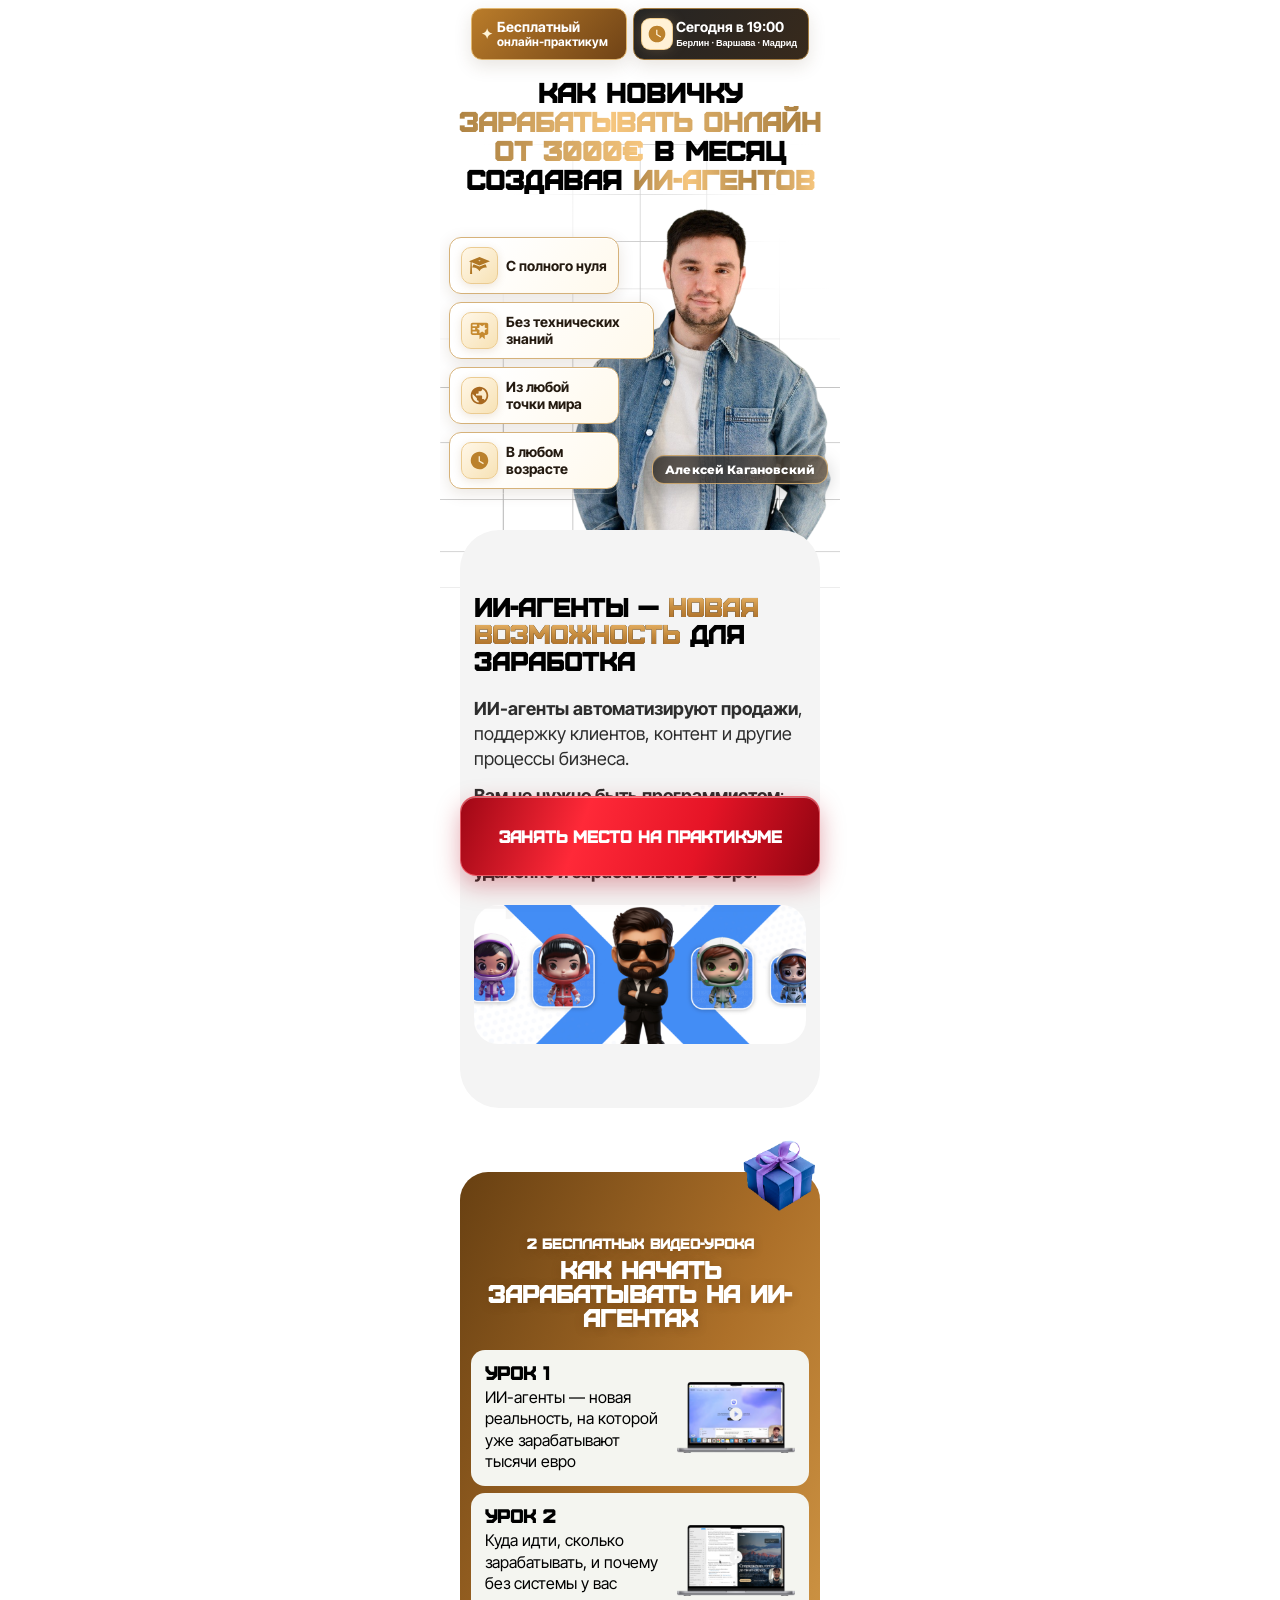
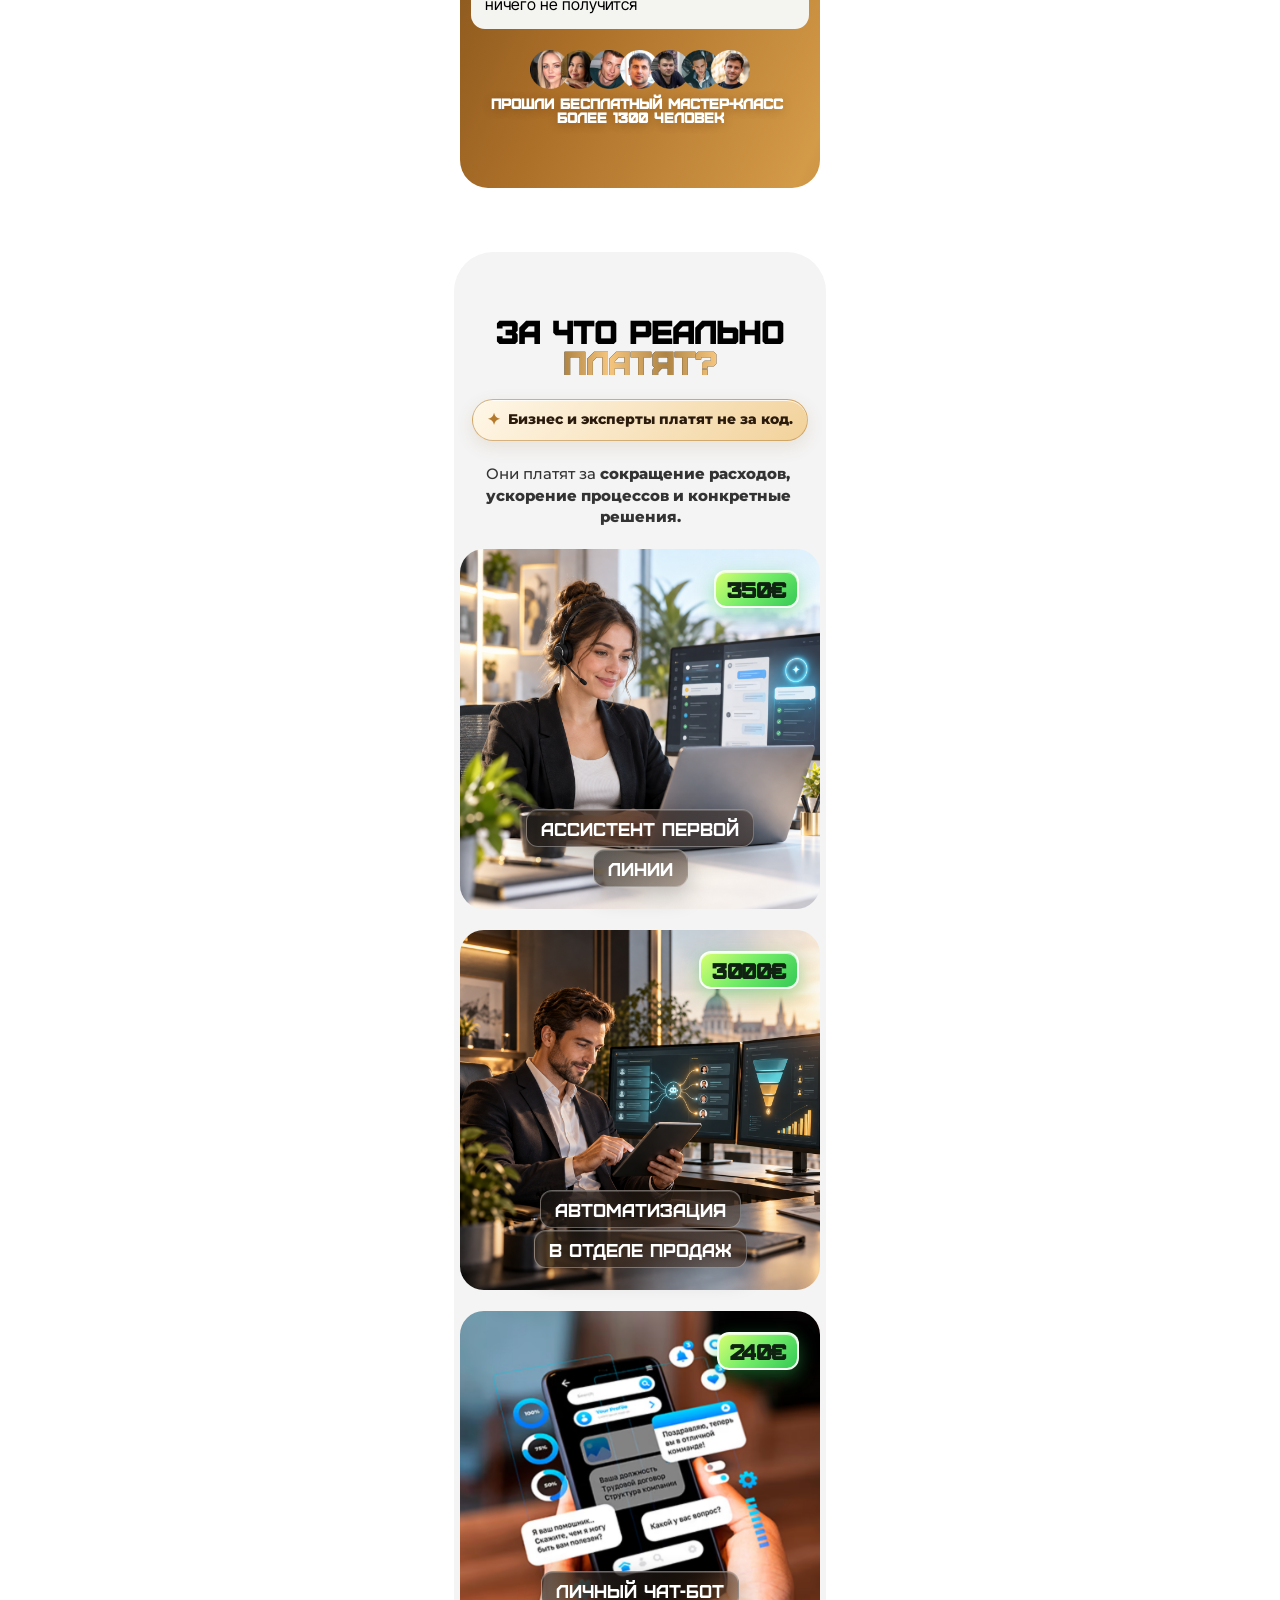
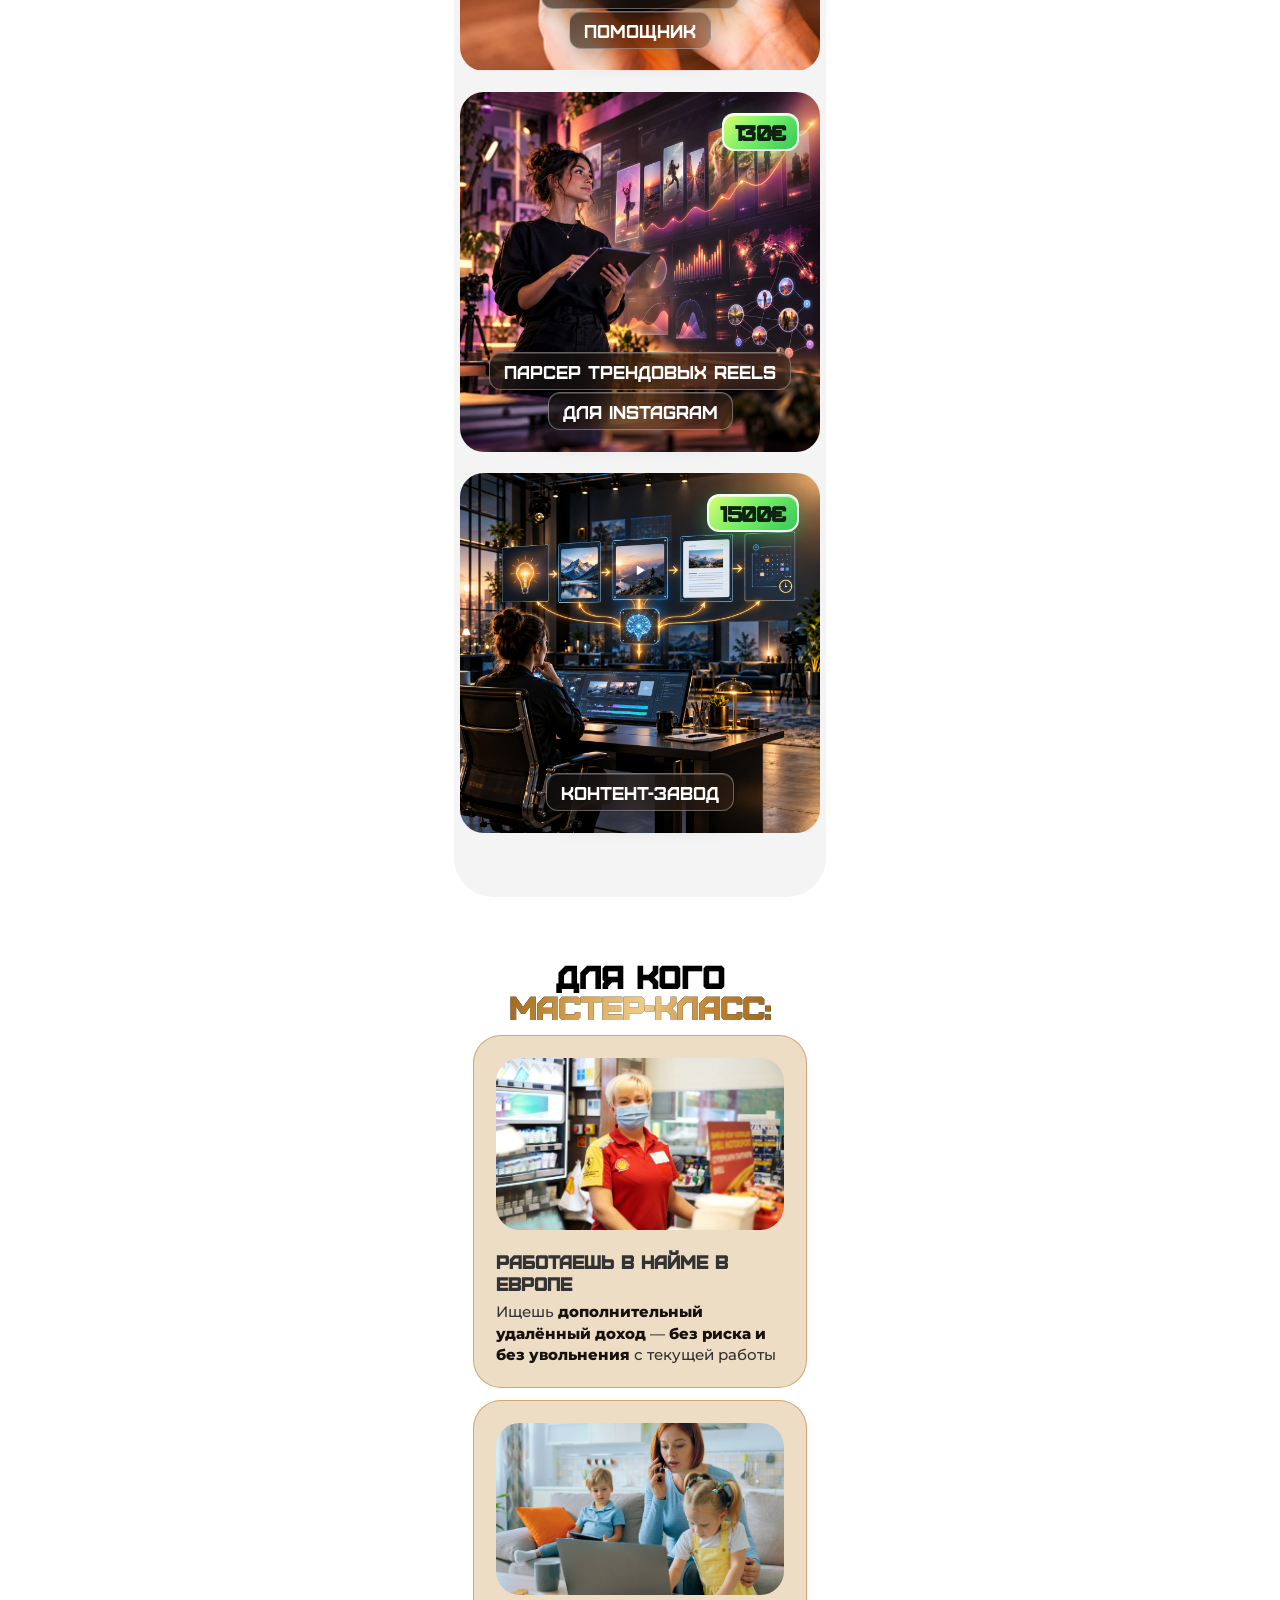
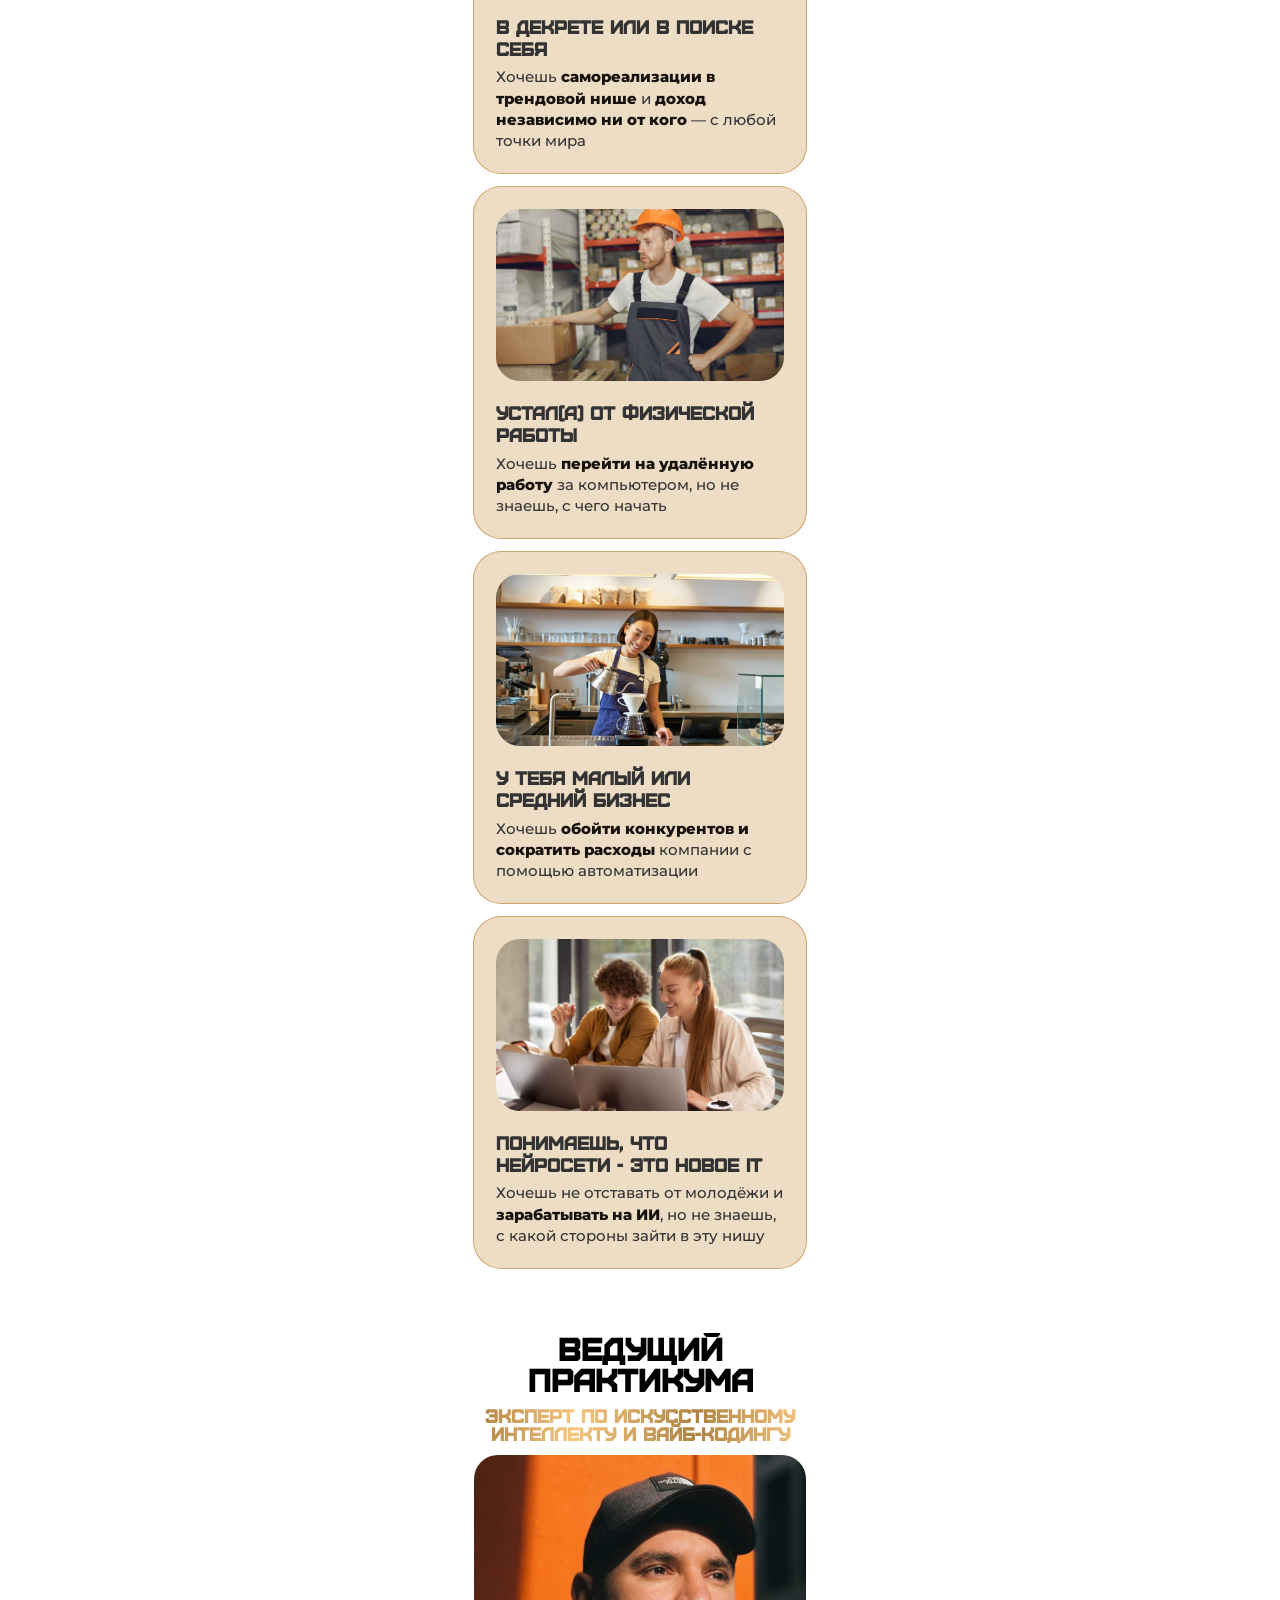
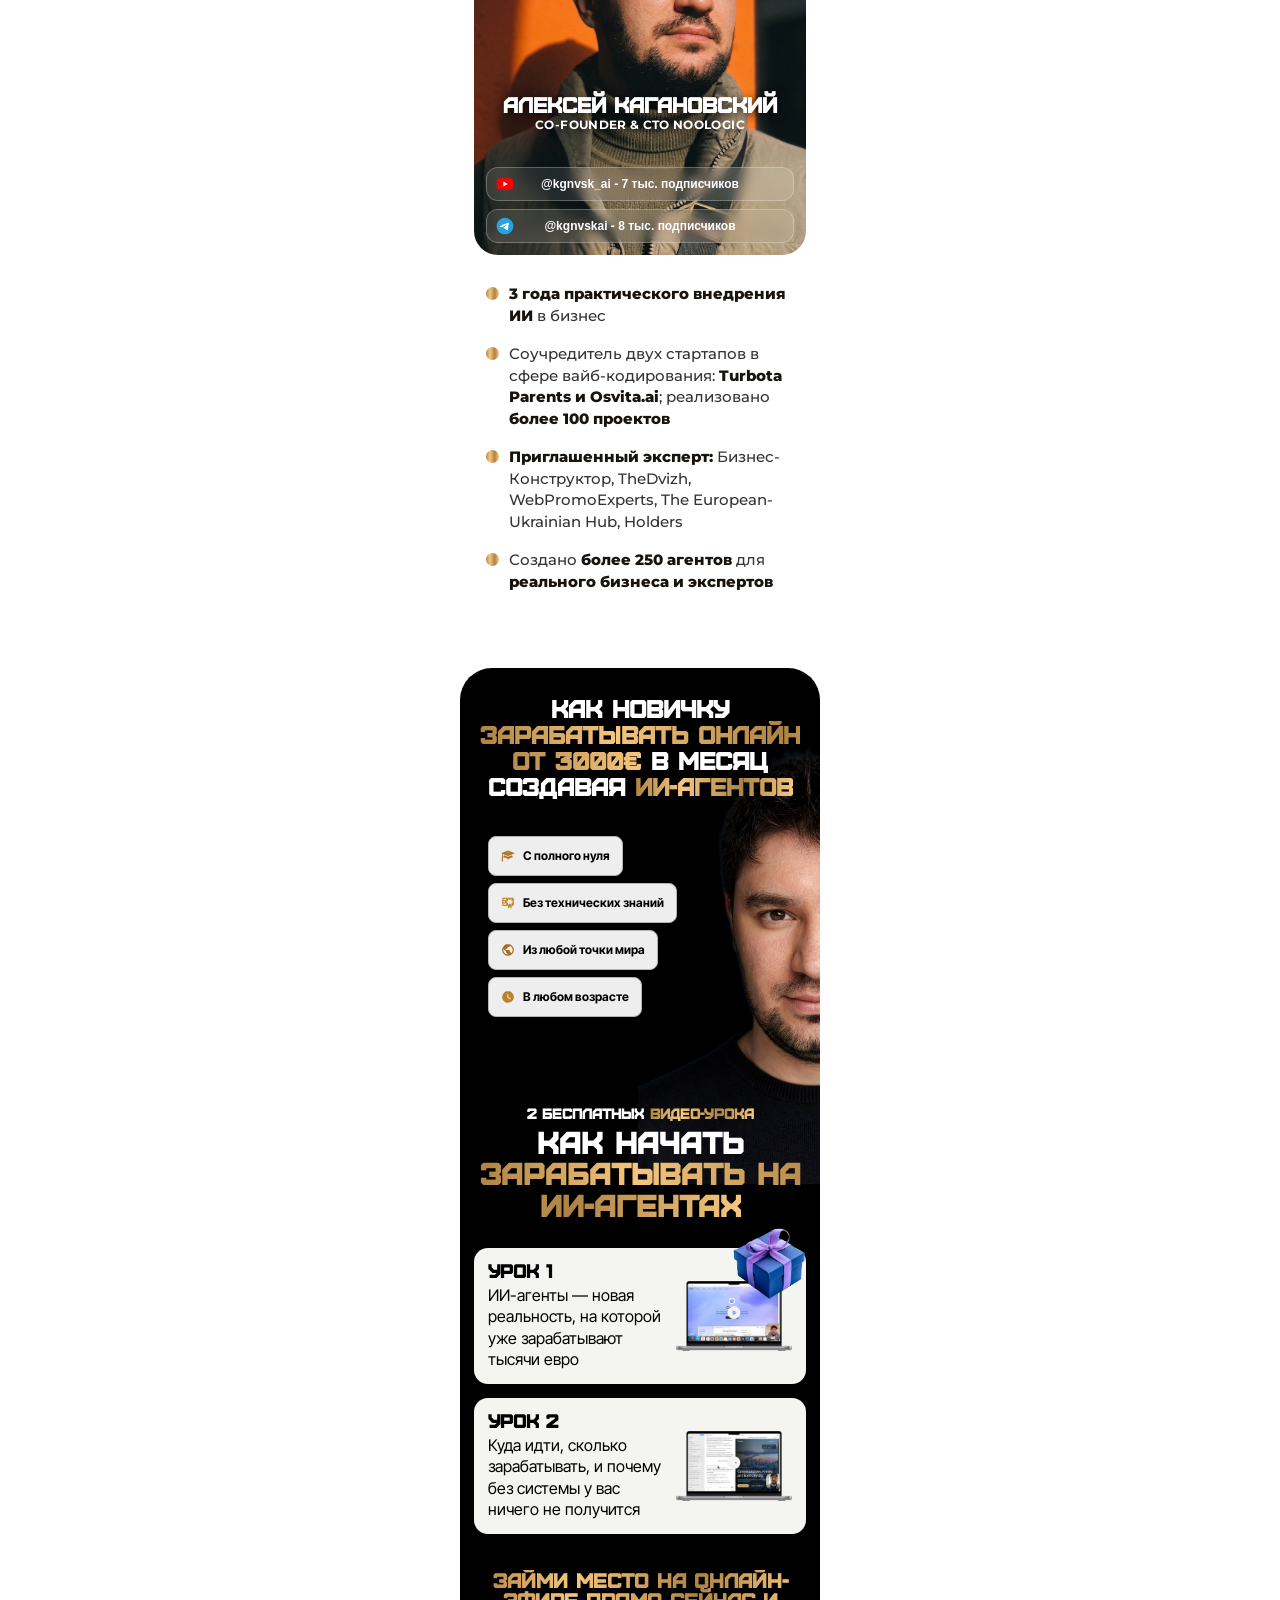
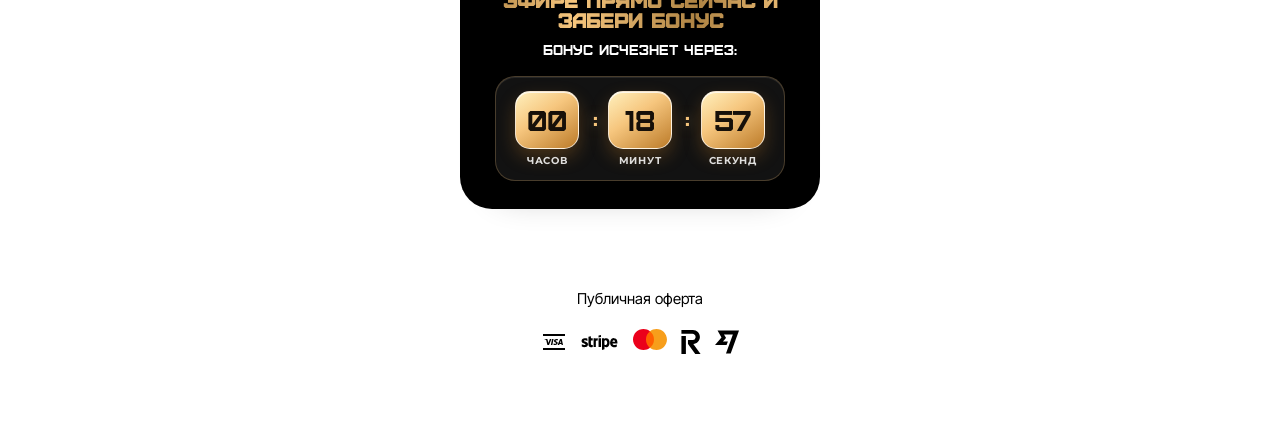
==== commit 16ad105d: "Update Telegram registration redirect" ====
--- a/public/index.html
+++ b/public/index.html
@@ -31,7 +31,7 @@
   }
 }
 </style>
-<meta content="default-src 'self' data:; style-src 'self' 'unsafe-inline' https://client.integraleap.com; script-src 'self' https://client.integraleap.com 'nonce-ilf-config'; img-src 'self' data:; font-src 'self' data:; connect-src https://mufiksoft.com; form-action 'none'; frame-src 'none'; object-src 'none'; base-uri 'self'" http-equiv="Content-Security-Policy"/><link href="assets/fonts.css" rel="stylesheet"/><link href="assets/intl-tel-input/css/intlTelInput.min.css" rel="stylesheet"/><link href="local.css" rel="stylesheet"/></head><body class="body"><div><section class="section-n_wrapper of"><div class="section-n hero-w"><div class="container-n f rel mm" data-hide=""><div class="nav-line g-2 m event-strip"><div class="pl-nav-n live wht dark w"><span class="event-kicker">Бесплатный</span><strong class="event-title">онлайн-практикум</strong></div><div class="pl-nav-n live wht dark w"><img alt="" aria-hidden="true" class="event-clock" src="assets/234ee51ec37d97aa8532.svg"/><div class="event-copy"><strong class="event-time">Сегодня в 19:00</strong><span class="event-zones">Берлин · Варшава · Мадрид</span></div></div></div><h1 class="h1-2">Как новичку <span class="gr-primary-t">зарабатывать онлайн от 3000€</span> в месяц создавая <span class="gr-primary-t">ИИ-агентов</span><br/></h1><div class="wrp-img-n bot"><img alt="" class="img-hero-n vibe min" fetchpriority="high" loading="lazy" sizes="100vw" src="assets/7938d788b503082e4328.png" srcset="assets/1a7178f68bd61320e166.png 500w, assets/1fd198ca456e67d01573.png 800w, assets/7938d788b503082e4328.png 845w"/><div class="hero-name-badge">Алексей Кагановский</div><div class="wrapper-bullets st wrp-white-pl dd c-2"><div class="bullet-item dd n1"><img alt="" class="img-16" loading="lazy" src="assets/cd9fcc897e933d61b38f.svg"/><div class="p-14 min">С полного нуля</div></div><div class="bullet-item dd n1"><img alt="" class="img-16" loading="lazy" src="assets/19d912893018882ff131.svg"/><div class="p-14 min">Без технических знаний</div></div><div class="bullet-item dd n1"><img alt="" class="img-16" loading="lazy" src="assets/fcaa5fe91a3a1d85178d.svg"/><div class="p-14 min">Из любой точки мира</div></div><div class="bullet-item dd n1"><img alt="" class="img-16" loading="lazy" src="assets/234ee51ec37d97aa8532.svg"/><div class="p-14 min">В любом возрасте</div></div></div></div><img alt="" class="img-bg-4" loading="lazy" sizes="(max-width: 615px) 100vw, 615px" src="assets/3c57d275be7f77cd0b66.png" srcset="assets/bebaca89ae435f6a260c.png 500w, assets/3c57d275be7f77cd0b66.png 615w"/></div><div class="gap-24 c-secondary grey center top"><p class="h1-2 is-white gr-primary-t1">ИИ-АГЕНТЫ — <span class="gr-primary-t">НОВАЯ ВОЗМОЖНОСТЬ</span> ДЛЯ ЗАРАБОТКА<br/></p><p class="p-14 c"><span class="copy-part"><strong>ИИ-агенты автоматизируют продажи</strong>, поддержку клиентов, контент и другие процессы бизнеса.</span><span class="copy-part"><strong>Вам не нужно быть программистом</strong>: вы научитесь создавать ИИ-ассистентов по готовой методологии, <strong>работать удалённо и зарабатывать в евро</strong>.</span></p><img alt="" class="img-rect-max r1" loading="lazy" sizes="100vw" src="assets/126ef62ee07afb7b1128.png" srcset="assets/93acd30be7b48e4c962e.png 500w, assets/638dc3c64d8570380465.png 800w, assets/0d323d13244ac260d34e.png 1080w, assets/126ef62ee07afb7b1128.png 1142w"/><div class="gr-one center"></div></div><div class="img-wrp-for color-1 top gr-primary top-pad"><div class="gift-wrp"><img alt="" class="image-30" loading="lazy" src="assets/9456270f3736542f04c0.avif"/></div><p class="p-14 caps"><strong>2 бесплатных видео-урока</strong></p><p class="h1-2 mm"> как начать зарабатывать на ии-агентах<br/></p><div class="wht-bonus top"><div class="flex-v gap-4"><div class="p-18"><strong>Урок 1</strong></div><div class="t-14-em">ИИ-агенты — новая реальность, на которой уже зарабатывают тысячи евро</div></div><img alt="" class="img-20" loading="lazy" sizes="100vw" src="assets/0717579055bd373aa112.avif" srcset="assets/ddd4d9b53abad5d498bf.avif 500w, assets/0717579055bd373aa112.avif 608w"/></div><div class="wht-bonus"><div class="flex-v gap-4"><div class="p-18"><strong>Урок 2</strong></div><div class="t-14-em">Куда идти, сколько зарабатывать, и почему без системы у вас ничего не получится</div></div><img alt="" class="img-20" loading="lazy" sizes="100vw" src="assets/44797c5a3e4df3650efb.png" srcset="assets/4880af126a838921a2d6.png 500w, assets/44797c5a3e4df3650efb.png 608w"/></div><img alt="" class="img-icons top" loading="lazy" sizes="(max-width: 648px) 100vw, 648px" src="assets/9b81ff6a233c0c99e3fa.png" srcset="assets/e36561b3a9058e2ad586.png 500w, assets/9b81ff6a233c0c99e3fa.png 648w"/><p class="p-14 caps"><strong>Прошли бесплатный мастер-класс более 1300 человек</strong></p></div><div class="container-n wrp-l"><div class="gr-one top"></div></div></div><div class="section"><div class="content"><div class="gap-24 c-secondary grey"><p class="h1-2 is-white gr-primary-t1"><strong>ЗА ЧТО РЕАЛЬНО </strong><span class="gr-primary-t">ПЛАТЯТ?</span><br/></p><p class="p-14 c"><strong class="pay-kicker">Бизнес и эксперты платят не за код.</strong><br/><br/>Они платят за<strong> сокращение расходов, ускорение процессов и конкретные решения.</strong></p><div class="gap-12 center"><div class="flex-v"><div class="img-wrp-bef"><div class="rel-wrp wide"><img alt="" class="img-rect" loading="lazy" sizes="100vw" src="assets/first-line-assistant-v2.png"/><div class="pl-price-plus top"><div><strong>350€</strong></div></div><div class="wrp-gradient"><div class="t-16"><span>Ассистент первой</span><span>линии</span></div></div></div></div></div></div><div class="gap-12 center"><div class="flex-v"><div class="img-wrp-bef"><div class="rel-wrp wide"><img alt="" class="img-rect" loading="lazy" src="assets/sales-automation-v2.png"/><div class="wrp-gradient"><div class="t-16"><span>Автоматизация</span><span>в отделе продаж</span></div></div><div class="pl-price-plus top"><div><strong>3000€</strong></div></div></div></div></div></div><div class="gap-12 center"><div class="flex-v"><div class="img-wrp-bef"><div class="rel-wrp wide"><img alt="" class="img-rect" loading="lazy" sizes="100vw" src="assets/12eb40d35fbc35b4d7ec.avif" srcset="assets/bdf863a87a2ffb6e847a.avif 500w, assets/e5cadc0600b18acfe0fc.avif 800w, assets/12eb40d35fbc35b4d7ec.avif 986w"/><div class="wrp-gradient"><div class="t-16"><span>Личный чат-бот</span><span>помощник</span></div></div><div class="pl-price-plus top"><div><strong>240€</strong></div></div></div></div></div></div><div class="gap-12 center"><div class="flex-v"><div class="img-wrp-bef"><div class="rel-wrp wide"><img alt="" class="img-rect" loading="lazy" sizes="100vw" src="assets/reels-trend-parser-v2.png"/><div class="wrp-gradient"><div class="t-16"><span>Парсер трендовых reels</span><span>для Instagram</span></div></div><div class="pl-price-plus top"><div><strong>130€</strong></div></div></div></div></div></div><div class="gap-12 center"><div class="flex-v"><div class="img-wrp-bef"><div class="rel-wrp"><img alt="" class="img-rect" loading="lazy" sizes="100vw" src="assets/content-factory-v2.png"/><div class="wrp-gradient"><div class="t-16"><span>Контент-завод</span></div></div><div class="pl-price-plus top"><div><strong>1500€</strong></div></div></div></div></div></div></div></div></div><div class="section"><div class="content"><div class="gap-24"><p class="h1-2 is-white gr-primary-t1 audience-heading"><strong>Для кого<br/></strong><span class="gr-primary-t"><strong>мастер-класс:</strong></span><br/></p><div class="gap-12 center"><div class="flex-v"><div class="img-wrp-for color-1"><div class="rel-wrp"><img alt="" class="img-rect-max" loading="lazy" sizes="100vw" src="assets/a00052f74c52d30774f1.png" srcset="assets/df10663c6147032d3c5f.png 500w, assets/b418dce6dd1d46b64f7e.png 800w, assets/11cb540340f63ec67411.png 1080w, assets/a00052f74c52d30774f1.png 1192w"/></div><div class="p-18"><strong>Работаешь в найме в Европе</strong></div><div class="t-14-em">Ищешь <strong>дополнительный удалённый доход</strong> — <strong>без риска и без увольнения</strong> с текущей работы</div></div></div></div><div class="gap-12 center"><div class="flex-v"><div class="img-wrp-for color-1"><div class="rel-wrp"><img alt="" class="img-rect-max" loading="lazy" sizes="100vw" src="assets/135808823b1edf17a370.avif" srcset="assets/dc7cb679b875cd810d26.avif 500w, assets/2c958476e14f4578c8b1.avif 800w, assets/683e409fc959f7323ac8.avif 1080w, assets/135808823b1edf17a370.avif 1266w"/></div><div class="p-18"><strong>В декрете или в поиске себя</strong></div><div class="t-14-em">Хочешь <strong>самореализации в трендовой нише</strong> и <strong>доход независимо ни от кого</strong> — с любой точки мира</div></div></div></div><div class="gap-12 center"><div class="flex-v"><div class="img-wrp-for color-1"><div class="rel-wrp"><img alt="" class="img-rect-max" loading="lazy" sizes="100vw" src="assets/9d1353a23780f29cccfd.png" srcset="assets/0aed4c90da4a38d57036.png 500w, assets/952f5368377b5fc99f47.png 800w, assets/88eeef398f1ec6e9087c.png 1080w, assets/9d1353a23780f29cccfd.png 1262w"/></div><div class="p-18"><strong>Устал(а) от физической работы</strong></div><div class="t-14-em">Хочешь <strong>перейти на удалённую работу</strong> за компьютером, но не знаешь, с чего начать</div></div></div></div><div class="gap-12 center"><div class="flex-v"><div class="img-wrp-for color-1"><div class="rel-wrp"><img alt="" class="img-rect-max" loading="lazy" sizes="100vw" src="assets/f95efcbf443312fc4372.jpg" srcset="assets/534ebf2052ba603b3559.jpg 500w, assets/9ef3790c72c5298a9e2e.jpg 800w, assets/f95efcbf443312fc4372.jpg 909w"/></div><div class="p-18"><strong>У тебя малый или средний бизнес</strong></div><div class="t-14-em">Хочешь <strong>обойти конкурентов и сократить расходы</strong> компании с помощью автоматизации</div></div></div></div><div class="gap-12 center"><div class="flex-v"><div class="img-wrp-for color-1"><div class="rel-wrp"><img alt="" class="img-rect-max" loading="lazy" sizes="100vw" src="assets/6de33ebc534a8115ad6b.avif" srcset="assets/fbd700121f8544f97f1f.avif 500w, assets/8ded58ebaf5b85d245f5.avif 800w, assets/e7fd7af85b926fb0c6bc.avif 1080w, assets/6de33ebc534a8115ad6b.avif 1290w"/></div><div class="p-18"><strong>Понимаешь, что нейросети - это новое IT</strong></div><div class="t-14-em">Хочешь не отставать от молодёжи и <strong>зарабатывать на ИИ</strong>, но не знаешь, с какой стороны зайти в эту нишу</div></div></div></div></div></div></div><div class="section-n rel z1"><div class="container-n n-gap"><div class="wrapper-cards-about-n"><div class="img-wrp-full"><div class="marge-top"><p class="h1-2 is-white gr-primary-t1">Ведущий практикума<br/></p><p class="p-18 gr-primary-t">Эксперт по искусственному<br/>интеллекту и вайб-кодингу<br/></p></div><div class="wrp-image-prof"><img alt="" class="img-16-9" loading="lazy" sizes="100vw" src="assets/1682402bd68852647721.png" srcset="assets/265b4837c2eb3b82e060.png 500w, assets/f408b04c7a12b198b1f0.png 800w, assets/1682402bd68852647721.png 896w"/><div class="rect-wrp-ben live gr-primary dark"><h2 class="h1-2 min">Алексей Кагановский</h2><p class="p-18">Co-founder &amp; CTO NooLogic<br/></p></div><div class="abs-prof-info"><div class="line-info"><div class="link-info"><img alt="" class="img-sn-1" loading="lazy" src="assets/a38843773a68205b736f.svg"/><div>@kgnvsk_ai - 7 тыс. подписчиков</div></div><div class="link-info"><img alt="" class="img-sn-1" loading="lazy" src="assets/9abc18390e5c79b68a5b.svg"/><div>@kgnvskai - 8 тыс. подписчиков</div></div></div></div></div><div class="ben-pl st"></div><div class="list-wrp-2 wrp-ben-1"><div class="list-item-2"><div class="bullet-item"><div class="bullet-ico greem gr-primary min"></div><div class="p-14 reg"><strong>3 года практического внедрения ИИ</strong> в бизнес</div></div></div><div class="list-item-2"><div class="bullet-item"><div class="bullet-ico greem gr-primary min"></div><div class="p-14 reg">Соучредитель двух стартапов в сфере вайб-кодирования: <strong>Turbota Parents и Osvita.ai</strong>; реализовано <strong>более 100 проектов</strong></div></div></div><div class="list-item-2"><div class="bullet-item"><div class="bullet-ico greem gr-primary min"></div><div class="p-14 reg"><strong>Приглашенный эксперт:</strong> Бизнес-Конструктор, TheDvizh, WebPromoExperts, The European-Ukrainian Hub, Holders</div></div></div><div class="list-item-2"><div class="bullet-item"><div class="bullet-ico greem gr-primary min"></div><div class="p-14 reg">Создано <strong>более 250 агентов</strong> для <strong>реального бизнеса и экспертов</strong></div></div></div></div></div></div></div></div><div class="section-n no-pad cener hide"><div class="container-n f rel" data-hide=""><div class="swiper"><div class="swiper-wrapper"><div class="swiper-slide"><div class="swiper-content"><div class="profile-h"><img alt="" class="img-rect-circle" loading="lazy" src="assets/476ac1a7b6d328b68ac7.png"/><div class="t-14-em">Ирина, 2 месяца в ИИ-агентах<br/> мама, работает на полставки в Lidl (Германия)</div></div><div class="p-18"><strong>Доход от 1300€ в месяц дополнительно</strong></div><img alt="" class="img-rect-auto" loading="lazy" sizes="100vw" src="assets/e9412288be895ae73c8e.png" srcset="assets/baf958ba85aa257d128b.png 500w, assets/e9412288be895ae73c8e.png 750w"/></div></div><div class="swiper-slide"><div class="swiper-content"><div class="profile-h"><img alt="" class="img-rect-circle" loading="lazy" src="assets/476ac1a7b6d328b68ac7.png"/><div class="t-14-em">Макс, 36 лет, 3 месяца в ИИ-агентах Черногория</div></div><div class="p-18"><strong>Доход 2500€ в месяц</strong></div><img alt="" class="img-rect-auto" loading="lazy" sizes="100vw" src="assets/136f5ab3aa47b78bf192.avif" srcset="assets/7382384163c9bb129d82.avif 500w, assets/136f5ab3aa47b78bf192.avif 750w"/></div></div><div class="swiper-slide"><div class="swiper-content"><div class="profile-h"><img alt="" class="img-rect-circle" loading="lazy" src="assets/476ac1a7b6d328b68ac7.png"/><div class="t-14-em">Марина, ученица потока Чернигов, Украина</div></div><div class="p-18"><strong>Доход от 1300€ в месяц дополнительно</strong></div><img alt="" class="img-rect-auto" loading="lazy" sizes="100vw" src="assets/4b3f5bd954bc5a5f0347.avif" srcset="assets/64a3968c8d33cee5f410.avif 500w, assets/4b3f5bd954bc5a5f0347.avif 750w"/></div></div><div class="swiper-slide"><div class="swiper-content"><div class="profile-h"><img alt="" class="img-rect-circle" loading="lazy" src="assets/476ac1a7b6d328b68ac7.png"/><div class="t-14-em">Андрей, 28 лет<br/> Краков, Польша</div></div><div class="p-18"><strong>Доход от 1300€ в месяц дополнительно</strong></div><img alt="" class="img-rect-auto" loading="lazy" sizes="100vw" src="assets/457a13c221e5b8e12f7e.avif" srcset="assets/20b46afc448058f4a562.avif 500w, assets/457a13c221e5b8e12f7e.avif 750w"/></div></div><div class="swiper-slide"><div class="swiper-content"><div class="profile-h"><img alt="" class="img-rect-circle" loading="lazy" src="assets/476ac1a7b6d328b68ac7.png"/><div class="t-14-em">Мария, 42 года Румыния, бухгалтер</div></div><div class="p-18"><strong>Доход от 1300€ в месяц дополнительно</strong></div><img alt="" class="img-rect-auto" loading="lazy" sizes="100vw" src="assets/28d3e2c013ca9f96d7a8.avif" srcset="assets/127856f948795a80796e.avif 500w, assets/28d3e2c013ca9f96d7a8.avif 750w"/></div></div></div></div></div><div class="gr-one bot top"></div></div><div class="section-n no-pad cener dark"><div class="container-n f rel" data-hide=""><h1 class="h1-2 is-white z1">Как новичку <span class="gr-primary-t">зарабатывать онлайн от 3000€</span> в месяц создавая <span class="gr-primary-t">ИИ-агентов</span><br/></h1><div class="wrapper-bullets new"><div class="bullet-item dd n1 left"><img alt="" class="img-16" loading="lazy" src="assets/cd9fcc897e933d61b38f.svg"/><div class="p-14 min">С полного нуля</div></div><div class="bullet-item dd n1 left"><img alt="" class="img-16" loading="lazy" src="assets/19d912893018882ff131.svg"/><div class="p-14 min">Без технических знаний</div></div><div class="bullet-item dd n1 left"><img alt="" class="img-16" loading="lazy" src="assets/fcaa5fe91a3a1d85178d.svg"/><div class="p-14 min">Из любой точки мира</div></div><div class="bullet-item dd n1 left"><img alt="" class="img-16" loading="lazy" src="assets/234ee51ec37d97aa8532.svg"/><div class="p-14 min">В любом возрасте</div></div><img alt="" class="img-20-abs-right" loading="lazy" sizes="100vw" src="assets/dc3e89dea325661d88a2.png" srcset="assets/d38de0424adcc2ec71c2.png 500w, assets/dc3e89dea325661d88a2.png 684w"/></div><div class="wrp-img-n pad"><div class="gift-wrp"><img alt="" class="image-30 left" loading="lazy" src="assets/9456270f3736542f04c0.avif"/></div><p class="p-14 caps"><strong>2 бесплатных </strong><span class="gr-primary-t"><strong>видео-урока</strong></span></p><p class="h1-2 mm wht"> как начать <span class="gr-primary-t">зарабатывать на ии-агентах</span><br/></p><div class="wht-bonus top"><div class="flex-v gap-4"><div class="p-18"><strong>Урок 1</strong></div><div class="t-14-em">ИИ-агенты — новая реальность, на которой уже зарабатывают тысячи евро</div></div><img alt="" class="img-20" loading="lazy" sizes="100vw" src="assets/0717579055bd373aa112.avif" srcset="assets/ddd4d9b53abad5d498bf.avif 500w, assets/0717579055bd373aa112.avif 608w"/></div><div class="wht-bonus"><div class="flex-v gap-4"><div class="p-18"><strong>Урок 2</strong></div><div class="t-14-em">Куда идти, сколько зарабатывать, и почему без системы у вас ничего не получится</div></div><img alt="" class="img-20" loading="lazy" sizes="100vw" src="assets/44797c5a3e4df3650efb.png" srcset="assets/4880af126a838921a2d6.png 500w, assets/44797c5a3e4df3650efb.png 608w"/></div></div><div class="gr-one top top1"></div><img alt="" class="img-bg-4" loading="lazy" sizes="(max-width: 615px) 100vw, 615px" src="assets/3c57d275be7f77cd0b66.png" srcset="assets/bebaca89ae435f6a260c.png 500w, assets/3c57d275be7f77cd0b66.png 615w"/></div><div class="pl--trans reg bot" id="form"><div class="wrp-t-pl-n gap" data-hide=""><p class="t-20px gr-primary-t">Займи место на онлайн-эфире прямо сейчас и забери бонус<br/></p><div class="p-14">бонус исчезнет через:</div><div class="timer-wrp"><div class="t-center is-dark"><div class="block-t gr-primary dark"><div id="hours">00</div></div><div class="is-wht">часов</div></div><div class="t-center is-dark"><div class="block-t gr-primary dark"><div id="minutes">00</div></div><div class="is-wht">минут</div></div><div class="t-center is-dark"><div class="block-t gr-primary dark"><div id="seconds">00</div></div><div class="is-wht">секунд</div></div></div></div></div><div class="gr-one bot top"></div></div><section class="section-1 footer dark" data-hide=""><div class="linefooter desktop"><img alt="" class="image-20" loading="lazy" sizes="100vw" src="assets/20dcbd5ac3c2182c1a14.avif" srcset="assets/76406b01f64c2ffc8756.avif 500w, assets/7d5a9f188e2b99715b30.avif 800w, assets/15ce024003e104c251f1.avif 1080w, assets/20dcbd5ac3c2182c1a14.avif 2560w"/></div><div class="footer-n n wht bot"><a class="link down dark" href="./policy-coding.html">Публичная оферта</a><div class="wrp-icons"><img alt="" class="svg-ico rev" loading="lazy" src="assets/88e02341db2e1401a8f4.svg"/><img alt="" class="svg-ico rev" loading="lazy" src="assets/3163c86f2678d40c2d34.svg"/><img alt="" class="svg-ico" loading="lazy" src="assets/d0f0d5ea993a60c27865.svg"/><img alt="" class="svg-ico rev" loading="lazy" src="assets/6afc184cd0b588f2fb65.svg"/><img alt="" class="svg-ico rev" loading="lazy" src="assets/f307608e9337c8b0d1cb.svg"/></div></div></section></section><div class="wrp-button-sticky" id="buttonTrigger"><a class="button-n min wht w-inline-block" href="#" id="openForm"><div><strong>ЗАНЯТЬ МЕСТО НА ПРАКТИКУМЕ</strong></div></a></div><div aria-label="Запись на практикум" aria-modal="true" class="pop-up-wrp-min" role="dialog"><div class="form-min wht min-form w-form"><form action="#" class="gap-4 center rel" data-name="smartsender" id="email-form" method="post" name="email-form"><img alt="" class="img-w-form-top" loading="lazy" sizes="100vw" src="assets/949e96b9bde0c18e13b9.avif" srcset="assets/0337d893acaf3d2d9b6d.avif 500w, assets/949e96b9bde0c18e13b9.avif 780w"/><div class="p-14 marge">Запись на бесплатный практикум</div><input aria-label="Номер телефону" autocomplete="tel" class="input low w-input" data-name="phone" id="phone" inputmode="tel" maxlength="25" name="phone" placeholder="Номер телефону" required="" type="tel"/><input class="button-n wide mm w-button" data-wait="Please wait..." type="submit" value="занять место на практикуме"/><img alt="" aria-label="Закрыть" class="close-img" loading="lazy" role="button" src="assets/1ce06291309a53524e07.svg" tabindex="0"/></form><div class="w-form-done"><div>Thank you! Your submission has been received!</div></div><div class="w-form-fail"><div>Oops! Something went wrong while submitting the form.</div></div></div></div></div><div class="w-embed"><style>
+<meta content="default-src 'self' data:; style-src 'self' 'unsafe-inline' https://client.integraleap.com; script-src 'self' https://client.integraleap.com 'nonce-ilf-config'; img-src 'self' data:; font-src 'self' data:; connect-src https://mufiksoft.com https://vibecode.customer.smartsender.eu; form-action 'none'; frame-src 'none'; object-src 'none'; base-uri 'self'" http-equiv="Content-Security-Policy"/><link href="assets/fonts.css" rel="stylesheet"/><link href="assets/intl-tel-input/css/intlTelInput.min.css" rel="stylesheet"/><link href="local.css" rel="stylesheet"/></head><body class="body"><div><section class="section-n_wrapper of"><div class="section-n hero-w"><div class="container-n f rel mm" data-hide=""><div class="nav-line g-2 m event-strip"><div class="pl-nav-n live wht dark w"><span class="event-kicker">Бесплатный</span><strong class="event-title">онлайн-практикум</strong></div><div class="pl-nav-n live wht dark w"><img alt="" aria-hidden="true" class="event-clock" src="assets/234ee51ec37d97aa8532.svg"/><div class="event-copy"><strong class="event-time">Сегодня в 19:00</strong><span class="event-zones">Берлин · Варшава · Мадрид</span></div></div></div><h1 class="h1-2">Как новичку <span class="gr-primary-t">зарабатывать онлайн от 3000€</span> в месяц создавая <span class="gr-primary-t">ИИ-агентов</span><br/></h1><div class="wrp-img-n bot"><img alt="" class="img-hero-n vibe min" fetchpriority="high" loading="lazy" sizes="100vw" src="assets/7938d788b503082e4328.png" srcset="assets/1a7178f68bd61320e166.png 500w, assets/1fd198ca456e67d01573.png 800w, assets/7938d788b503082e4328.png 845w"/><div class="hero-name-badge">Алексей Кагановский</div><div class="wrapper-bullets st wrp-white-pl dd c-2"><div class="bullet-item dd n1"><img alt="" class="img-16" loading="lazy" src="assets/cd9fcc897e933d61b38f.svg"/><div class="p-14 min">С полного нуля</div></div><div class="bullet-item dd n1"><img alt="" class="img-16" loading="lazy" src="assets/19d912893018882ff131.svg"/><div class="p-14 min">Без технических знаний</div></div><div class="bullet-item dd n1"><img alt="" class="img-16" loading="lazy" src="assets/fcaa5fe91a3a1d85178d.svg"/><div class="p-14 min">Из любой точки мира</div></div><div class="bullet-item dd n1"><img alt="" class="img-16" loading="lazy" src="assets/234ee51ec37d97aa8532.svg"/><div class="p-14 min">В любом возрасте</div></div></div></div><img alt="" class="img-bg-4" loading="lazy" sizes="(max-width: 615px) 100vw, 615px" src="assets/3c57d275be7f77cd0b66.png" srcset="assets/bebaca89ae435f6a260c.png 500w, assets/3c57d275be7f77cd0b66.png 615w"/></div><div class="gap-24 c-secondary grey center top"><p class="h1-2 is-white gr-primary-t1">ИИ-АГЕНТЫ — <span class="gr-primary-t">НОВАЯ ВОЗМОЖНОСТЬ</span> ДЛЯ ЗАРАБОТКА<br/></p><p class="p-14 c"><span class="copy-part"><strong>ИИ-агенты автоматизируют продажи</strong>, поддержку клиентов, контент и другие процессы бизнеса.</span><span class="copy-part"><strong>Вам не нужно быть программистом</strong>: вы научитесь создавать ИИ-ассистентов по готовой методологии, <strong>работать удалённо и зарабатывать в евро</strong>.</span></p><img alt="" class="img-rect-max r1" loading="lazy" sizes="100vw" src="assets/126ef62ee07afb7b1128.png" srcset="assets/93acd30be7b48e4c962e.png 500w, assets/638dc3c64d8570380465.png 800w, assets/0d323d13244ac260d34e.png 1080w, assets/126ef62ee07afb7b1128.png 1142w"/><div class="gr-one center"></div></div><div class="img-wrp-for color-1 top gr-primary top-pad"><div class="gift-wrp"><img alt="" class="image-30" loading="lazy" src="assets/9456270f3736542f04c0.avif"/></div><p class="p-14 caps"><strong>2 бесплатных видео-урока</strong></p><p class="h1-2 mm"> как начать зарабатывать на ии-агентах<br/></p><div class="wht-bonus top"><div class="flex-v gap-4"><div class="p-18"><strong>Урок 1</strong></div><div class="t-14-em">ИИ-агенты — новая реальность, на которой уже зарабатывают тысячи евро</div></div><img alt="" class="img-20" loading="lazy" sizes="100vw" src="assets/0717579055bd373aa112.avif" srcset="assets/ddd4d9b53abad5d498bf.avif 500w, assets/0717579055bd373aa112.avif 608w"/></div><div class="wht-bonus"><div class="flex-v gap-4"><div class="p-18"><strong>Урок 2</strong></div><div class="t-14-em">Куда идти, сколько зарабатывать, и почему без системы у вас ничего не получится</div></div><img alt="" class="img-20" loading="lazy" sizes="100vw" src="assets/44797c5a3e4df3650efb.png" srcset="assets/4880af126a838921a2d6.png 500w, assets/44797c5a3e4df3650efb.png 608w"/></div><img alt="" class="img-icons top" loading="lazy" sizes="(max-width: 648px) 100vw, 648px" src="assets/9b81ff6a233c0c99e3fa.png" srcset="assets/e36561b3a9058e2ad586.png 500w, assets/9b81ff6a233c0c99e3fa.png 648w"/><p class="p-14 caps"><strong>Прошли бесплатный мастер-класс более 1300 человек</strong></p></div><div class="container-n wrp-l"><div class="gr-one top"></div></div></div><div class="section"><div class="content"><div class="gap-24 c-secondary grey"><p class="h1-2 is-white gr-primary-t1"><strong>ЗА ЧТО РЕАЛЬНО </strong><span class="gr-primary-t">ПЛАТЯТ?</span><br/></p><p class="p-14 c"><strong class="pay-kicker">Бизнес и эксперты платят не за код.</strong><br/><br/>Они платят за<strong> сокращение расходов, ускорение процессов и конкретные решения.</strong></p><div class="gap-12 center"><div class="flex-v"><div class="img-wrp-bef"><div class="rel-wrp wide"><img alt="" class="img-rect" loading="lazy" sizes="100vw" src="assets/first-line-assistant-v2.png"/><div class="pl-price-plus top"><div><strong>350€</strong></div></div><div class="wrp-gradient"><div class="t-16"><span>Ассистент первой</span><span>линии</span></div></div></div></div></div></div><div class="gap-12 center"><div class="flex-v"><div class="img-wrp-bef"><div class="rel-wrp wide"><img alt="" class="img-rect" loading="lazy" src="assets/sales-automation-v2.png"/><div class="wrp-gradient"><div class="t-16"><span>Автоматизация</span><span>в отделе продаж</span></div></div><div class="pl-price-plus top"><div><strong>3000€</strong></div></div></div></div></div></div><div class="gap-12 center"><div class="flex-v"><div class="img-wrp-bef"><div class="rel-wrp wide"><img alt="" class="img-rect" loading="lazy" sizes="100vw" src="assets/12eb40d35fbc35b4d7ec.avif" srcset="assets/bdf863a87a2ffb6e847a.avif 500w, assets/e5cadc0600b18acfe0fc.avif 800w, assets/12eb40d35fbc35b4d7ec.avif 986w"/><div class="wrp-gradient"><div class="t-16"><span>Личный чат-бот</span><span>помощник</span></div></div><div class="pl-price-plus top"><div><strong>240€</strong></div></div></div></div></div></div><div class="gap-12 center"><div class="flex-v"><div class="img-wrp-bef"><div class="rel-wrp wide"><img alt="" class="img-rect" loading="lazy" sizes="100vw" src="assets/reels-trend-parser-v2.png"/><div class="wrp-gradient"><div class="t-16"><span>Парсер трендовых reels</span><span>для Instagram</span></div></div><div class="pl-price-plus top"><div><strong>130€</strong></div></div></div></div></div></div><div class="gap-12 center"><div class="flex-v"><div class="img-wrp-bef"><div class="rel-wrp"><img alt="" class="img-rect" loading="lazy" sizes="100vw" src="assets/content-factory-v2.png"/><div class="wrp-gradient"><div class="t-16"><span>Контент-завод</span></div></div><div class="pl-price-plus top"><div><strong>1500€</strong></div></div></div></div></div></div></div></div></div><div class="section"><div class="content"><div class="gap-24"><p class="h1-2 is-white gr-primary-t1 audience-heading"><strong>Для кого<br/></strong><span class="gr-primary-t"><strong>мастер-класс:</strong></span><br/></p><div class="gap-12 center"><div class="flex-v"><div class="img-wrp-for color-1"><div class="rel-wrp"><img alt="" class="img-rect-max" loading="lazy" sizes="100vw" src="assets/a00052f74c52d30774f1.png" srcset="assets/df10663c6147032d3c5f.png 500w, assets/b418dce6dd1d46b64f7e.png 800w, assets/11cb540340f63ec67411.png 1080w, assets/a00052f74c52d30774f1.png 1192w"/></div><div class="p-18"><strong>Работаешь в найме в Европе</strong></div><div class="t-14-em">Ищешь <strong>дополнительный удалённый доход</strong> — <strong>без риска и без увольнения</strong> с текущей работы</div></div></div></div><div class="gap-12 center"><div class="flex-v"><div class="img-wrp-for color-1"><div class="rel-wrp"><img alt="" class="img-rect-max" loading="lazy" sizes="100vw" src="assets/135808823b1edf17a370.avif" srcset="assets/dc7cb679b875cd810d26.avif 500w, assets/2c958476e14f4578c8b1.avif 800w, assets/683e409fc959f7323ac8.avif 1080w, assets/135808823b1edf17a370.avif 1266w"/></div><div class="p-18"><strong>В декрете или в поиске себя</strong></div><div class="t-14-em">Хочешь <strong>самореализации в трендовой нише</strong> и <strong>доход независимо ни от кого</strong> — с любой точки мира</div></div></div></div><div class="gap-12 center"><div class="flex-v"><div class="img-wrp-for color-1"><div class="rel-wrp"><img alt="" class="img-rect-max" loading="lazy" sizes="100vw" src="assets/9d1353a23780f29cccfd.png" srcset="assets/0aed4c90da4a38d57036.png 500w, assets/952f5368377b5fc99f47.png 800w, assets/88eeef398f1ec6e9087c.png 1080w, assets/9d1353a23780f29cccfd.png 1262w"/></div><div class="p-18"><strong>Устал(а) от физической работы</strong></div><div class="t-14-em">Хочешь <strong>перейти на удалённую работу</strong> за компьютером, но не знаешь, с чего начать</div></div></div></div><div class="gap-12 center"><div class="flex-v"><div class="img-wrp-for color-1"><div class="rel-wrp"><img alt="" class="img-rect-max" loading="lazy" sizes="100vw" src="assets/f95efcbf443312fc4372.jpg" srcset="assets/534ebf2052ba603b3559.jpg 500w, assets/9ef3790c72c5298a9e2e.jpg 800w, assets/f95efcbf443312fc4372.jpg 909w"/></div><div class="p-18"><strong>У тебя малый или средний бизнес</strong></div><div class="t-14-em">Хочешь <strong>обойти конкурентов и сократить расходы</strong> компании с помощью автоматизации</div></div></div></div><div class="gap-12 center"><div class="flex-v"><div class="img-wrp-for color-1"><div class="rel-wrp"><img alt="" class="img-rect-max" loading="lazy" sizes="100vw" src="assets/6de33ebc534a8115ad6b.avif" srcset="assets/fbd700121f8544f97f1f.avif 500w, assets/8ded58ebaf5b85d245f5.avif 800w, assets/e7fd7af85b926fb0c6bc.avif 1080w, assets/6de33ebc534a8115ad6b.avif 1290w"/></div><div class="p-18"><strong>Понимаешь, что нейросети - это новое IT</strong></div><div class="t-14-em">Хочешь не отставать от молодёжи и <strong>зарабатывать на ИИ</strong>, но не знаешь, с какой стороны зайти в эту нишу</div></div></div></div></div></div></div><div class="section-n rel z1"><div class="container-n n-gap"><div class="wrapper-cards-about-n"><div class="img-wrp-full"><div class="marge-top"><p class="h1-2 is-white gr-primary-t1">Ведущий практикума<br/></p><p class="p-18 gr-primary-t">Эксперт по искусственному<br/>интеллекту и вайб-кодингу<br/></p></div><div class="wrp-image-prof"><img alt="" class="img-16-9" loading="lazy" sizes="100vw" src="assets/1682402bd68852647721.png" srcset="assets/265b4837c2eb3b82e060.png 500w, assets/f408b04c7a12b198b1f0.png 800w, assets/1682402bd68852647721.png 896w"/><div class="rect-wrp-ben live gr-primary dark"><h2 class="h1-2 min">Алексей Кагановский</h2><p class="p-18">Co-founder &amp; CTO NooLogic<br/></p></div><div class="abs-prof-info"><div class="line-info"><div class="link-info"><img alt="" class="img-sn-1" loading="lazy" src="assets/a38843773a68205b736f.svg"/><div>@kgnvsk_ai - 7 тыс. подписчиков</div></div><div class="link-info"><img alt="" class="img-sn-1" loading="lazy" src="assets/9abc18390e5c79b68a5b.svg"/><div>@kgnvskai - 8 тыс. подписчиков</div></div></div></div></div><div class="ben-pl st"></div><div class="list-wrp-2 wrp-ben-1"><div class="list-item-2"><div class="bullet-item"><div class="bullet-ico greem gr-primary min"></div><div class="p-14 reg"><strong>3 года практического внедрения ИИ</strong> в бизнес</div></div></div><div class="list-item-2"><div class="bullet-item"><div class="bullet-ico greem gr-primary min"></div><div class="p-14 reg">Соучредитель двух стартапов в сфере вайб-кодирования: <strong>Turbota Parents и Osvita.ai</strong>; реализовано <strong>более 100 проектов</strong></div></div></div><div class="list-item-2"><div class="bullet-item"><div class="bullet-ico greem gr-primary min"></div><div class="p-14 reg"><strong>Приглашенный эксперт:</strong> Бизнес-Конструктор, TheDvizh, WebPromoExperts, The European-Ukrainian Hub, Holders</div></div></div><div class="list-item-2"><div class="bullet-item"><div class="bullet-ico greem gr-primary min"></div><div class="p-14 reg">Создано <strong>более 250 агентов</strong> для <strong>реального бизнеса и экспертов</strong></div></div></div></div></div></div></div></div><div class="section-n no-pad cener hide"><div class="container-n f rel" data-hide=""><div class="swiper"><div class="swiper-wrapper"><div class="swiper-slide"><div class="swiper-content"><div class="profile-h"><img alt="" class="img-rect-circle" loading="lazy" src="assets/476ac1a7b6d328b68ac7.png"/><div class="t-14-em">Ирина, 2 месяца в ИИ-агентах<br/> мама, работает на полставки в Lidl (Германия)</div></div><div class="p-18"><strong>Доход от 1300€ в месяц дополнительно</strong></div><img alt="" class="img-rect-auto" loading="lazy" sizes="100vw" src="assets/e9412288be895ae73c8e.png" srcset="assets/baf958ba85aa257d128b.png 500w, assets/e9412288be895ae73c8e.png 750w"/></div></div><div class="swiper-slide"><div class="swiper-content"><div class="profile-h"><img alt="" class="img-rect-circle" loading="lazy" src="assets/476ac1a7b6d328b68ac7.png"/><div class="t-14-em">Макс, 36 лет, 3 месяца в ИИ-агентах Черногория</div></div><div class="p-18"><strong>Доход 2500€ в месяц</strong></div><img alt="" class="img-rect-auto" loading="lazy" sizes="100vw" src="assets/136f5ab3aa47b78bf192.avif" srcset="assets/7382384163c9bb129d82.avif 500w, assets/136f5ab3aa47b78bf192.avif 750w"/></div></div><div class="swiper-slide"><div class="swiper-content"><div class="profile-h"><img alt="" class="img-rect-circle" loading="lazy" src="assets/476ac1a7b6d328b68ac7.png"/><div class="t-14-em">Марина, ученица потока Чернигов, Украина</div></div><div class="p-18"><strong>Доход от 1300€ в месяц дополнительно</strong></div><img alt="" class="img-rect-auto" loading="lazy" sizes="100vw" src="assets/4b3f5bd954bc5a5f0347.avif" srcset="assets/64a3968c8d33cee5f410.avif 500w, assets/4b3f5bd954bc5a5f0347.avif 750w"/></div></div><div class="swiper-slide"><div class="swiper-content"><div class="profile-h"><img alt="" class="img-rect-circle" loading="lazy" src="assets/476ac1a7b6d328b68ac7.png"/><div class="t-14-em">Андрей, 28 лет<br/> Краков, Польша</div></div><div class="p-18"><strong>Доход от 1300€ в месяц дополнительно</strong></div><img alt="" class="img-rect-auto" loading="lazy" sizes="100vw" src="assets/457a13c221e5b8e12f7e.avif" srcset="assets/20b46afc448058f4a562.avif 500w, assets/457a13c221e5b8e12f7e.avif 750w"/></div></div><div class="swiper-slide"><div class="swiper-content"><div class="profile-h"><img alt="" class="img-rect-circle" loading="lazy" src="assets/476ac1a7b6d328b68ac7.png"/><div class="t-14-em">Мария, 42 года Румыния, бухгалтер</div></div><div class="p-18"><strong>Доход от 1300€ в месяц дополнительно</strong></div><img alt="" class="img-rect-auto" loading="lazy" sizes="100vw" src="assets/28d3e2c013ca9f96d7a8.avif" srcset="assets/127856f948795a80796e.avif 500w, assets/28d3e2c013ca9f96d7a8.avif 750w"/></div></div></div></div></div><div class="gr-one bot top"></div></div><div class="section-n no-pad cener dark"><div class="container-n f rel" data-hide=""><h1 class="h1-2 is-white z1">Как новичку <span class="gr-primary-t">зарабатывать онлайн от 3000€</span> в месяц создавая <span class="gr-primary-t">ИИ-агентов</span><br/></h1><div class="wrapper-bullets new"><div class="bullet-item dd n1 left"><img alt="" class="img-16" loading="lazy" src="assets/cd9fcc897e933d61b38f.svg"/><div class="p-14 min">С полного нуля</div></div><div class="bullet-item dd n1 left"><img alt="" class="img-16" loading="lazy" src="assets/19d912893018882ff131.svg"/><div class="p-14 min">Без технических знаний</div></div><div class="bullet-item dd n1 left"><img alt="" class="img-16" loading="lazy" src="assets/fcaa5fe91a3a1d85178d.svg"/><div class="p-14 min">Из любой точки мира</div></div><div class="bullet-item dd n1 left"><img alt="" class="img-16" loading="lazy" src="assets/234ee51ec37d97aa8532.svg"/><div class="p-14 min">В любом возрасте</div></div><img alt="" class="img-20-abs-right" loading="lazy" sizes="100vw" src="assets/dc3e89dea325661d88a2.png" srcset="assets/d38de0424adcc2ec71c2.png 500w, assets/dc3e89dea325661d88a2.png 684w"/></div><div class="wrp-img-n pad"><div class="gift-wrp"><img alt="" class="image-30 left" loading="lazy" src="assets/9456270f3736542f04c0.avif"/></div><p class="p-14 caps"><strong>2 бесплатных </strong><span class="gr-primary-t"><strong>видео-урока</strong></span></p><p class="h1-2 mm wht"> как начать <span class="gr-primary-t">зарабатывать на ии-агентах</span><br/></p><div class="wht-bonus top"><div class="flex-v gap-4"><div class="p-18"><strong>Урок 1</strong></div><div class="t-14-em">ИИ-агенты — новая реальность, на которой уже зарабатывают тысячи евро</div></div><img alt="" class="img-20" loading="lazy" sizes="100vw" src="assets/0717579055bd373aa112.avif" srcset="assets/ddd4d9b53abad5d498bf.avif 500w, assets/0717579055bd373aa112.avif 608w"/></div><div class="wht-bonus"><div class="flex-v gap-4"><div class="p-18"><strong>Урок 2</strong></div><div class="t-14-em">Куда идти, сколько зарабатывать, и почему без системы у вас ничего не получится</div></div><img alt="" class="img-20" loading="lazy" sizes="100vw" src="assets/44797c5a3e4df3650efb.png" srcset="assets/4880af126a838921a2d6.png 500w, assets/44797c5a3e4df3650efb.png 608w"/></div></div><div class="gr-one top top1"></div><img alt="" class="img-bg-4" loading="lazy" sizes="(max-width: 615px) 100vw, 615px" src="assets/3c57d275be7f77cd0b66.png" srcset="assets/bebaca89ae435f6a260c.png 500w, assets/3c57d275be7f77cd0b66.png 615w"/></div><div class="pl--trans reg bot" id="form"><div class="wrp-t-pl-n gap" data-hide=""><p class="t-20px gr-primary-t">Займи место на онлайн-эфире прямо сейчас и забери бонус<br/></p><div class="p-14">бонус исчезнет через:</div><div class="timer-wrp"><div class="t-center is-dark"><div class="block-t gr-primary dark"><div id="hours">00</div></div><div class="is-wht">часов</div></div><div class="t-center is-dark"><div class="block-t gr-primary dark"><div id="minutes">00</div></div><div class="is-wht">минут</div></div><div class="t-center is-dark"><div class="block-t gr-primary dark"><div id="seconds">00</div></div><div class="is-wht">секунд</div></div></div></div></div><div class="gr-one bot top"></div></div><section class="section-1 footer dark" data-hide=""><div class="linefooter desktop"><img alt="" class="image-20" loading="lazy" sizes="100vw" src="assets/20dcbd5ac3c2182c1a14.avif" srcset="assets/76406b01f64c2ffc8756.avif 500w, assets/7d5a9f188e2b99715b30.avif 800w, assets/15ce024003e104c251f1.avif 1080w, assets/20dcbd5ac3c2182c1a14.avif 2560w"/></div><div class="footer-n n wht bot"><a class="link down dark" href="./policy-coding.html">Публичная оферта</a><div class="wrp-icons"><img alt="" class="svg-ico rev" loading="lazy" src="assets/88e02341db2e1401a8f4.svg"/><img alt="" class="svg-ico rev" loading="lazy" src="assets/3163c86f2678d40c2d34.svg"/><img alt="" class="svg-ico" loading="lazy" src="assets/d0f0d5ea993a60c27865.svg"/><img alt="" class="svg-ico rev" loading="lazy" src="assets/6afc184cd0b588f2fb65.svg"/><img alt="" class="svg-ico rev" loading="lazy" src="assets/f307608e9337c8b0d1cb.svg"/></div></div></section></section><div class="wrp-button-sticky" id="buttonTrigger"><a class="button-n min wht w-inline-block" href="#" id="openForm"><div><strong>ЗАНЯТЬ МЕСТО НА ПРАКТИКУМЕ</strong></div></a></div><div aria-label="Запись на практикум" aria-modal="true" class="pop-up-wrp-min" role="dialog"><div class="form-min wht min-form w-form"><form action="#" class="gap-4 center rel" data-name="smartsender" id="email-form" method="post" name="email-form"><img alt="" class="img-w-form-top" loading="lazy" sizes="100vw" src="assets/949e96b9bde0c18e13b9.avif" srcset="assets/0337d893acaf3d2d9b6d.avif 500w, assets/949e96b9bde0c18e13b9.avif 780w"/><div class="p-14 marge">Запись на бесплатный практикум</div><input aria-label="Номер телефону" autocomplete="tel" class="input low w-input" data-name="phone" id="phone" inputmode="tel" maxlength="25" name="phone" placeholder="Номер телефону" required="" type="tel"/><input class="button-n wide mm w-button" data-wait="Please wait..." type="submit" value="занять место на практикуме"/><img alt="" aria-label="Закрыть" class="close-img" loading="lazy" role="button" src="assets/1ce06291309a53524e07.svg" tabindex="0"/></form><div class="w-form-done"><div>Thank you! Your submission has been received!</div></div><div class="w-form-fail"><div>Oops! Something went wrong while submitting the form.</div></div></div></div></div><div class="w-embed"><style>
 :root {
   /* --- Золотой градиент (Primary) --- */
   --primary-gr-start: #AE8343;
@@ -161,7 +161,7 @@
 <script src="assets/13cf11a4182d0bc51f09.js"></script><script src="assets/intl-tel-input/js/intlTelInputWithUtils.min.js"></script><script nonce="ilf-config">
 window.ilfConfig = {
   url: "https://mufiksoft.com/shopifyband/amo-panel/forms.php",
-  ssLink: "https://t.me/Vibecoding_practicum_bot?start=ZGw6MzM0ODE5",
+  ssLink: "https://telegram.me/Vibecoding_practicum_bot?start=ZGw6MzM3Njk3",
   ssDomain: "vibecode",
   presets: {
     smartsender: {
--- a/public/local.css
+++ b/public/local.css
@@ -498,7 +498,7 @@
 .section-n.hero-w .event-strip .pl-nav-n:nth-child(2) {
   display: flex;
   align-items: center;
-  gap: 6px;
+  gap: 4px;
   background: linear-gradient(125deg, #242424, #382a1c);
   border: 1px solid #a47c40;
   animation-delay: .12s;
@@ -516,15 +516,17 @@
 }
 .section-n.hero-w .event-strip .event-copy {
   display: flex;
+  flex: 1 1 auto;
   min-width: 0;
   flex-direction: column;
+  justify-content: center;
   gap: 2px;
-  overflow: hidden;
+  overflow: visible;
 }
 .section-n.hero-w .event-strip .event-time {
   color: #fff;
   font-size: 14px;
-  line-height: 1.1;
+  line-height: 1.25;
   white-space: nowrap;
 }
 .section-n.hero-w .event-strip .event-zones {
@@ -532,10 +534,10 @@
   font-family: Arial, Helvetica, sans-serif;
   display: block;
   max-width: 100%;
-  font-size: 9.5px;
+  font-size: 9.2px;
   font-weight: 700;
-  line-height: 1.1;
-  letter-spacing: -.15px;
+  line-height: 1.3;
+  letter-spacing: -.22px;
   white-space: nowrap;
 }
 @keyframes event-arrive { from { opacity: 0; transform: translateY(-12px); } to { opacity: 1; transform: translateY(0); } }
@@ -549,6 +551,7 @@
   .section-n.hero-w .event-strip .event-kicker,
   .section-n.hero-w .event-strip .event-title { margin-left: 10px; }
   .section-n.hero-w .event-strip .event-title { font-size: 11px; }
+  .section-n.hero-w .event-strip .event-zones { font-size: 8.8px; letter-spacing: -.2px; }
 }
 @media (max-width: 360px) {
   .section-n.hero-w .nav-line.event-strip { grid-template-columns: minmax(0, 1fr) minmax(0, 1.6fr); }
